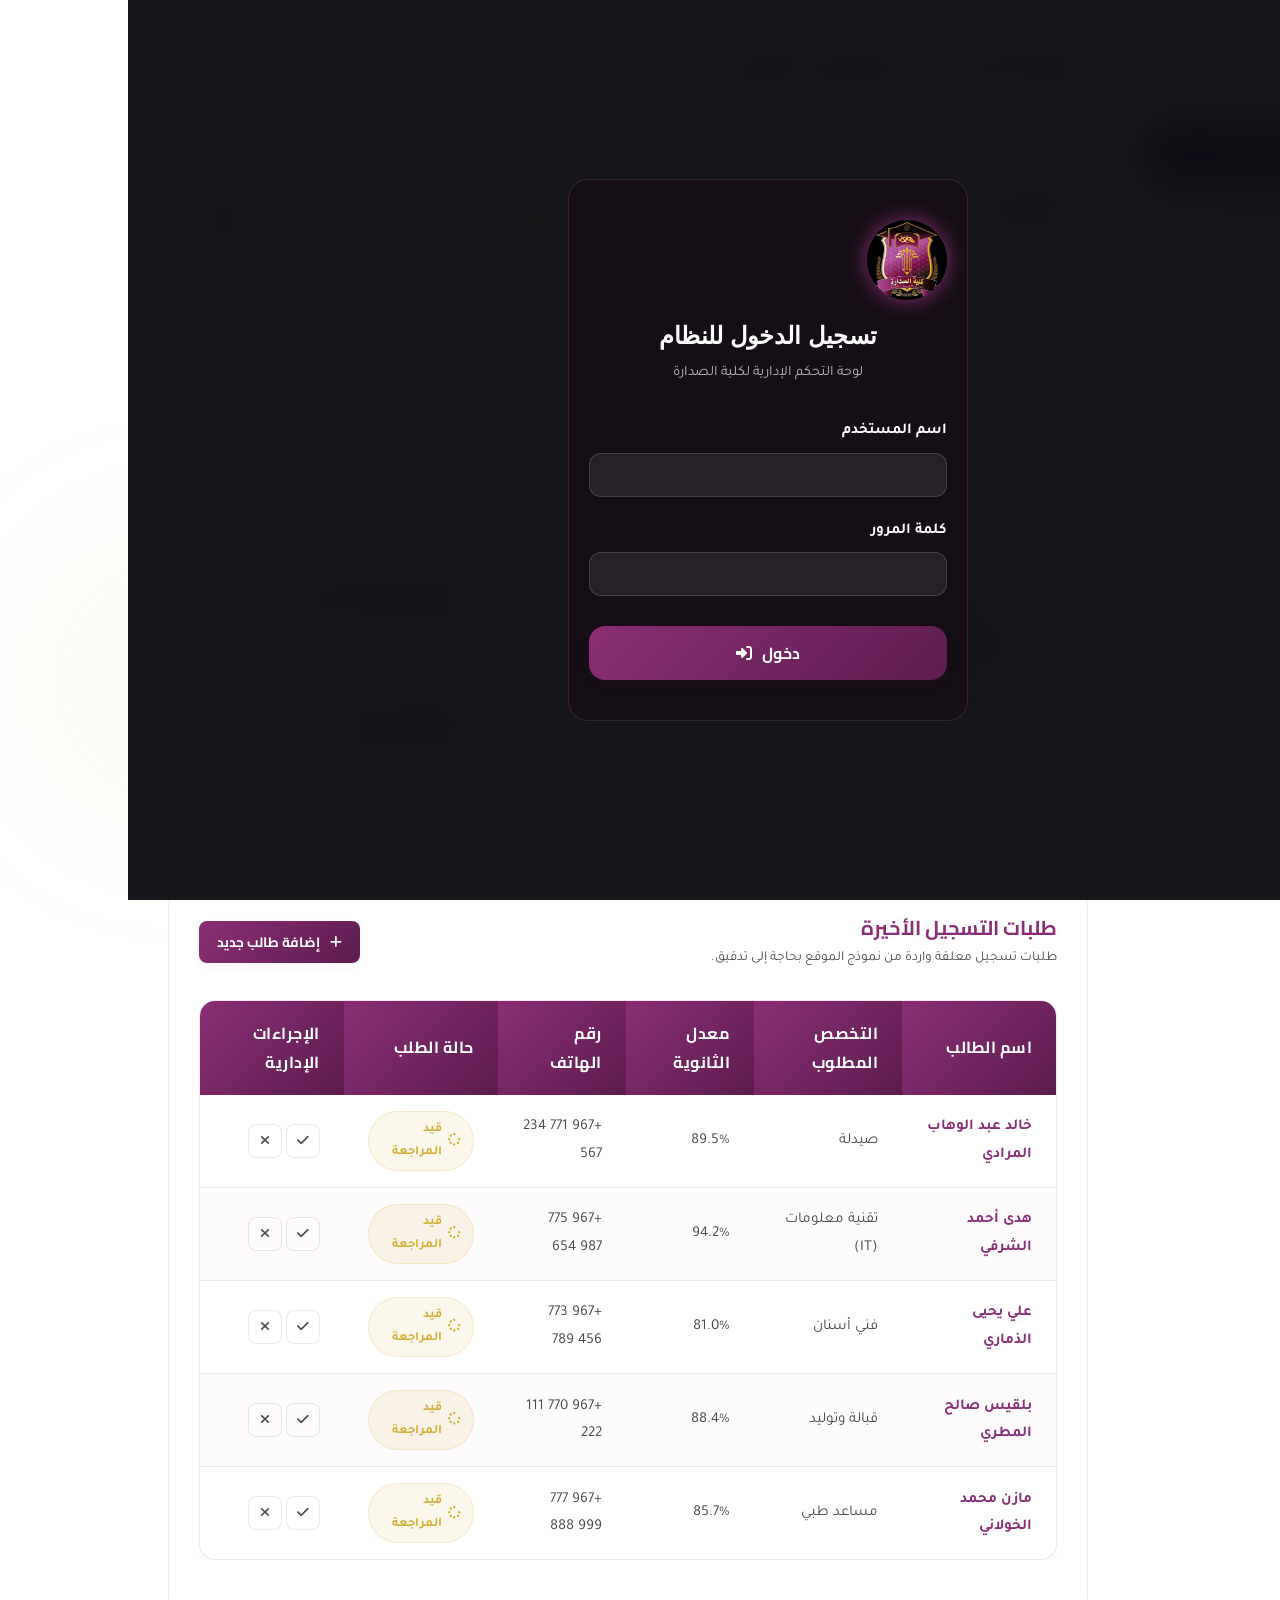
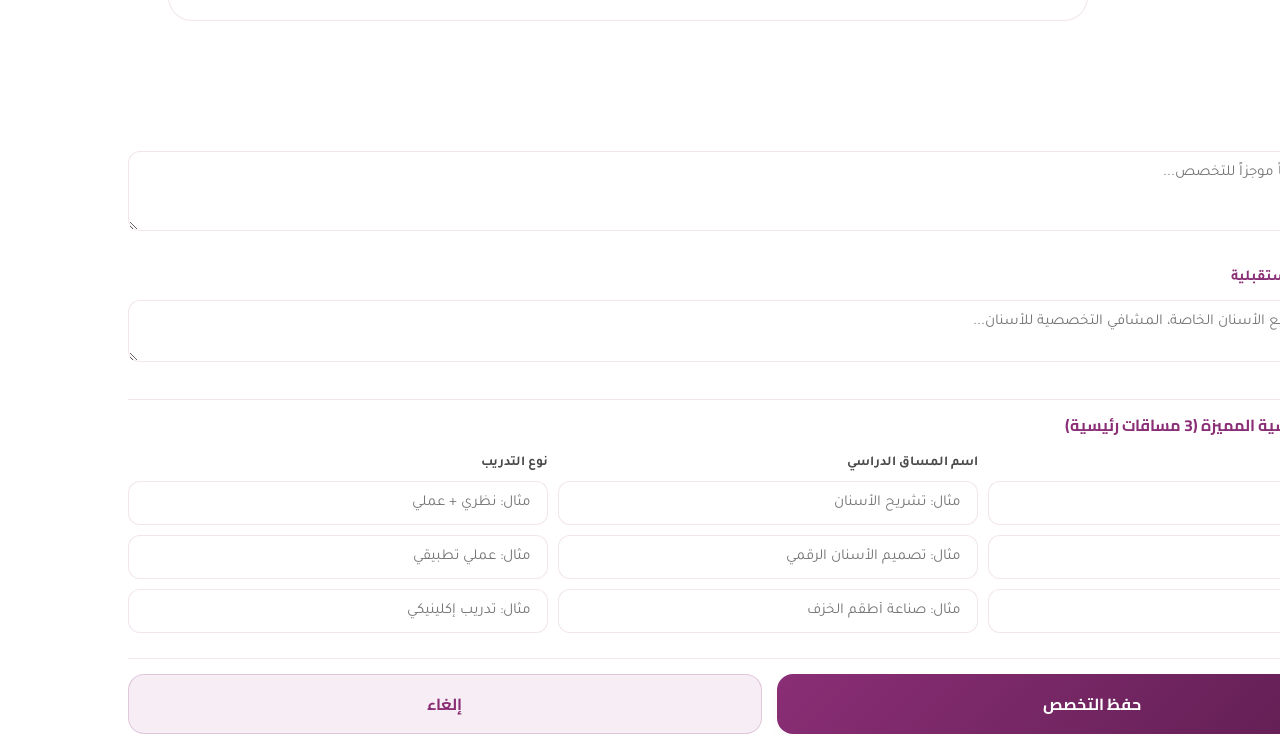
==== dashbord/index.html @ dd1ee8b5 "icon" ====
<!DOCTYPE html>
<html lang="ar" dir="rtl" data-theme="light">
<head>
    <meta charset="UTF-8">
    <meta name="viewport" content="width=device-width, initial-scale=1.0">
    <meta name="description" content="لوحة التحكم الإدارية لكلية الصدارة للعلوم الطبية والتقنية - إدارة الطلاب والطلبات والتخصصات.">
    <title>لوحة التحكم الإدارية | كلية الصدارة</title>
    <link rel="stylesheet" href="css/style.css">
    <link rel="stylesheet" href="https://cdnjs.cloudflare.com/ajax/libs/font-awesome/6.4.0/css/all.min.css">
    <style>
        /* ==========================================
           Dashboard Custom Layout
           ========================================== */
        body {
            background-color: var(--bg-dark);
            min-height: 100vh;
            overflow-x: hidden;
        }

        .dashboard-container {
            display: grid;
            grid-template-columns: 280px 1fr;
            min-height: 100vh;
            position: relative;
            z-index: 2;
        }

        @media (max-width: 1024px) {
            .dashboard-container {
                grid-template-columns: 1fr;
            }
        }

        /* Sidebar Styling */
        .sidebar {
            background: var(--bg-glass);
            backdrop-filter: blur(25px);
            -webkit-backdrop-filter: blur(25px);
            border-left: 1px solid var(--border-color);
            padding: 30px 20px;
            display: flex;
            flex-direction: column;
            justify-content: space-between;
            position: sticky;
            top: 0;
            height: 100vh;
            z-index: 100;
        }

        @media (max-width: 1024px) {
            .sidebar {
                height: auto;
                position: relative;
                border-left: none;
                border-bottom: 1px solid var(--border-color);
                padding: 20px;
            }
        }

        .sidebar-brand {
            display: flex;
            align-items: center;
            gap: 15px;
            margin-bottom: 40px;
            text-decoration: none;
        }

        .sidebar-logo {
            width: 45px;
            height: 45px;
            border-radius: 50%;
            border: 2px solid var(--secondary);
        }

        .sidebar-brand-text h2 {
            font-size: 1.25rem;
            color: var(--primary);
            margin: 0;
            font-weight: 800;
        }

        .sidebar-brand-text span {
            font-size: 0.75rem;
            color: var(--text-secondary);
        }

        .sidebar-menu {
            display: flex;
            flex-direction: column;
            gap: 10px;
            flex-grow: 1;
        }

        .sidebar-link {
            display: flex;
            align-items: center;
            gap: 15px;
            padding: 14px 20px;
            border-radius: 12px;
            color: var(--text-secondary);
            font-weight: 600;
            text-decoration: none;
            transition: all 0.3s ease;
            position: relative;
            overflow: hidden;
        }

        .sidebar-link i {
            font-size: 1.15rem;
            width: 20px;
            text-align: center;
            transition: transform 0.3s ease;
        }

        .sidebar-link:hover, .sidebar-link.active {
            color: var(--text-on-primary);
            background: var(--gradient-primary);
            box-shadow: var(--shadow-purple-glow);
        }

        .sidebar-link:hover i {
            transform: translateX(-5px);
        }

        .sidebar-link.active::before {
            content: '';
            position: absolute;
            right: 0;
            top: 15%;
            height: 70%;
            width: 5px;
            background-color: var(--secondary);
            border-radius: 0 5px 5px 0;
        }

        .sidebar-footer {
            border-top: 1px solid var(--border-color);
            padding-top: 20px;
            margin-top: 20px;
        }

        .admin-profile {
            display: flex;
            align-items: center;
            gap: 15px;
            padding: 10px;
            border-radius: 12px;
            background: rgba(138, 46, 118, 0.05);
        }

        .admin-avatar {
            width: 45px;
            height: 45px;
            border-radius: 50%;
            border: 2px solid var(--secondary);
            object-fit: cover;
        }

        .admin-info h4 {
            font-size: 0.95rem;
            color: var(--primary);
            margin: 0;
        }

        .admin-info p {
            font-size: 0.75rem;
            color: var(--text-secondary);
            margin: 0;
        }

        /* Main Content Styling */
        .main-content {
            padding: 40px;
            overflow-y: auto;
        }

        @media (max-width: 768px) {
            .main-content {
                padding: 20px;
            }
        }

        .main-header-dashboard {
            display: flex;
            justify-content: space-between;
            align-items: center;
            margin-bottom: 40px;
            flex-wrap: wrap;
            gap: 20px;
        }

        .welcome-section h1 {
            font-size: 2rem;
            color: var(--primary);
            margin-bottom: 5px;
            font-weight: 800;
        }

        .welcome-section p {
            color: var(--text-secondary);
            margin: 0;
        }

        .header-controls {
            display: flex;
            align-items: center;
            gap: 20px;
        }

        /* Stats Grid */
        .stats-grid-dashboard {
            display: grid;
            grid-template-columns: repeat(auto-fit, minmax(220px, 1fr));
            gap: 25px;
            margin-bottom: 40px;
        }

        .stat-card-dashboard {
            background: var(--bg-glass);
            border: 1px solid var(--border-color);
            border-radius: 20px;
            padding: 25px;
            display: flex;
            justify-content: space-between;
            align-items: center;
            position: relative;
            overflow: hidden;
            transition: all 0.4s cubic-bezier(0.16, 1, 0.3, 1);
        }

        .stat-card-dashboard:hover {
            transform: translateY(-5px);
            box-shadow: 0 15px 30px rgba(138, 46, 118, 0.1);
            border-color: rgba(138, 46, 118, 0.2);
        }

        .stat-card-info h3 {
            font-size: 2.2rem;
            color: var(--primary);
            margin: 0 0 5px;
            font-weight: 800;
        }

        .stat-card-info p {
            font-size: 0.95rem;
            color: var(--text-secondary);
            margin: 0;
            font-weight: 600;
        }

        .stat-card-icon-wrapper {
            width: 60px;
            height: 60px;
            border-radius: 16px;
            display: flex;
            justify-content: center;
            align-items: center;
            font-size: 1.6rem;
            background: rgba(138, 46, 118, 0.08);
            color: var(--primary);
            transition: all 0.4s ease;
        }

        .stat-card-dashboard:hover .stat-card-icon-wrapper {
            background: var(--gradient-primary);
            color: white;
            transform: scale(1.1) rotate(10deg);
        }

        /* Analytics Section */
        .analytics-grid {
            display: grid;
            grid-template-columns: 2fr 1.2fr;
            gap: 30px;
            margin-bottom: 40px;
        }

        @media (max-width: 1024px) {
            .analytics-grid {
                grid-template-columns: 1fr;
            }
        }

        .analytics-card {
            background: var(--bg-glass);
            border: 1px solid var(--border-color);
            border-radius: 24px;
            padding: 30px;
            position: relative;
        }

        .analytics-header {
            display: flex;
            justify-content: space-between;
            align-items: center;
            margin-bottom: 25px;
        }

        .analytics-header h3 {
            font-size: 1.25rem;
            color: var(--primary);
            margin: 0;
            font-weight: 700;
        }

        /* Custom SVG Chart CSS */
        .chart-container {
            width: 100%;
            height: 250px;
            position: relative;
        }

        .svg-chart {
            width: 100%;
            height: 100%;
            overflow: visible;
        }

        .chart-grid-line {
            stroke: var(--border-color);
            stroke-width: 1;
            stroke-dasharray: 4 4;
        }

        .chart-line {
            fill: none;
            stroke: var(--primary);
            stroke-width: 4;
            stroke-linecap: round;
            stroke-dasharray: 1000;
            stroke-dashoffset: 1000;
            animation: drawLine 2s ease forwards;
        }

        @keyframes drawLine {
            to { stroke-dashoffset: 0; }
        }

        .chart-area {
            fill: url(#chart-gradient);
            opacity: 0.15;
            animation: fadeIn 1.5s ease forwards;
        }

        .chart-point {
            fill: var(--secondary);
            stroke: var(--primary);
            stroke-width: 3;
            transition: all 0.3s ease;
            cursor: pointer;
        }

        .chart-point:hover {
            r: 8;
            fill: var(--primary);
            stroke: var(--secondary);
        }

        .chart-tooltip {
            position: absolute;
            background: rgba(15, 10, 20, 0.85);
            color: white;
            padding: 8px 12px;
            border-radius: 8px;
            font-size: 0.8rem;
            pointer-events: none;
            opacity: 0;
            transition: opacity 0.3s ease;
            border: 1px solid var(--border-color);
            z-index: 10;
        }

        /* Department Bar Visualizer */
        .dept-stat-list {
            display: flex;
            flex-direction: column;
            gap: 20px;
        }

        .dept-stat-item {
            display: flex;
            flex-direction: column;
            gap: 8px;
        }

        .dept-stat-info {
            display: flex;
            justify-content: space-between;
            font-size: 0.9rem;
            font-weight: 600;
        }

        .dept-stat-name {
            color: var(--primary);
        }

        .dept-stat-count {
            color: var(--secondary);
        }

        .dept-stat-bar-bg {
            height: 10px;
            background: rgba(255, 255, 255, 0.1);
            border-radius: 5px;
            overflow: hidden;
            border: 1px solid var(--border-color);
        }

        .dept-stat-bar-fill {
            height: 100%;
            border-radius: 5px;
            width: 0;
            transition: width 1.5s cubic-bezier(0.1, 1, 0.1, 1);
        }

        /* Table Section */
        .table-card {
            background: var(--bg-glass);
            border: 1px solid var(--border-color);
            border-radius: 24px;
            padding: 30px;
            margin-bottom: 40px;
            overflow: hidden;
        }

        .table-header-area {
            display: flex;
            justify-content: space-between;
            align-items: center;
            margin-bottom: 25px;
            flex-wrap: wrap;
            gap: 15px;
        }

        .table-header-area h3 {
            font-size: 1.25rem;
            color: var(--primary);
            margin: 0;
            font-weight: 700;
        }

        /* Interactive status badge classes */
        .badge-status {
            padding: 6px 12px;
            border-radius: 30px;
            font-size: 0.8rem;
            font-weight: bold;
            display: inline-flex;
            align-items: center;
            gap: 6px;
        }

        .status-pending {
            background: rgba(212, 175, 55, 0.1);
            color: var(--secondary);
            border: 1px solid rgba(212, 175, 55, 0.2);
        }

        .status-approved {
            background: rgba(37, 211, 102, 0.1);
            color: #27d366;
            border: 1px solid rgba(37, 211, 102, 0.2);
            box-shadow: 0 0 10px rgba(37, 211, 102, 0.1);
        }

        .status-rejected {
            background: rgba(255, 76, 76, 0.1);
            color: #ff4c4c;
            border: 1px solid rgba(255, 76, 76, 0.2);
        }

        .row-action-btn {
            width: 34px;
            height: 34px;
            border-radius: 8px;
            border: 1px solid var(--border-color);
            background: rgba(255, 255, 255, 0.05);
            color: var(--text-secondary);
            display: inline-flex;
            justify-content: center;
            align-items: center;
            cursor: pointer;
            transition: all 0.3s ease;
        }

        .row-action-btn:hover {
            transform: scale(1.1);
        }

        .btn-approve:hover {
            background: #27d366;
            color: white;
            border-color: #27d366;
            box-shadow: 0 0 15px rgba(37, 211, 102, 0.4);
        }

        .btn-reject:hover {
            background: #ff4c4c;
            color: white;
            border-color: #ff4c4c;
            box-shadow: 0 0 15px rgba(255, 76, 76, 0.4);
        }

        /* Row fading transition */
        .table-row-animate {
            transition: all 0.6s ease;
        }

        .row-fade-out {
            opacity: 0;
            transform: translateX(-50px);
            background: rgba(255, 76, 76, 0.05);
        }

        .row-fade-success {
            background: rgba(37, 211, 102, 0.05);
        }

        .btn-secondary {
            background: rgba(138, 46, 118, 0.08) !important;
            color: var(--primary) !important;
            border: 1px solid rgba(138, 46, 118, 0.2) !important;
        }
        .btn-secondary:hover {
            background: rgba(138, 46, 118, 0.15) !important;
            color: var(--primary) !important;
            transform: translateY(-2px) !important;
            box-shadow: 0 4px 12px rgba(138, 46, 118, 0.1) !important;
        }

        .form-control option {
            background-color: var(--bg-card) !important;
            color: var(--text-primary) !important;
        }

        /* Modal / Add applicant drawer */
        .modal-overlay {
            position: fixed;
            inset: 0;
            background: rgba(0, 0, 0, 0.6);
            backdrop-filter: blur(8px);
            display: flex;
            justify-content: center;
            align-items: center;
            opacity: 0;
            pointer-events: none;
            transition: all 0.4s ease;
            z-index: 1000;
        }

        .modal-overlay.active {
            opacity: 1;
            pointer-events: auto;
        }

        .modal-card {
            background: var(--bg-glass);
            border: 1px solid var(--border-color);
            border-radius: 24px;
            width: 90%;
            max-width: 500px;
            padding: 35px;
            transform: scale(0.9);
            transition: all 0.4s cubic-bezier(0.16, 1, 0.3, 1);
            position: relative;
        }

        .modal-overlay.active .modal-card {
            transform: scale(1);
        }

        .modal-header {
            display: flex;
            justify-content: space-between;
            align-items: center;
            margin-bottom: 25px;
        }

        .modal-header h3 {
            font-size: 1.4rem;
            color: var(--primary);
            margin: 0;
            font-weight: 700;
        }

        .modal-close {
            background: none;
            border: none;
            color: var(--text-secondary);
            font-size: 1.3rem;
            cursor: pointer;
        }

        .form-group {
            margin-bottom: 20px;
        }

        .form-group label {
            display: block;
            margin-bottom: 8px;
            font-weight: 600;
            color: var(--primary);
            font-size: 0.95rem;
        }

        .form-control {
            width: 100%;
            padding: 12px 16px;
            border-radius: 12px;
            border: 1px solid var(--border-color);
            background: var(--bg-card);
            color: var(--text-primary);
            transition: all 0.3s ease;
            outline: none;
        }

        .form-control:focus {
            border-color: var(--primary);
            box-shadow: 0 0 10px rgba(138, 46, 118, 0.2);
            background: var(--bg-card);
            color: var(--text-primary);
        }

        /* Specific overrides for login page to keep high contrast */
        #login-form .form-control {
            background: rgba(255, 255, 255, 0.08) !important;
            color: #ffffff !important;
            border: 1px solid rgba(255, 255, 255, 0.15) !important;
        }
        #login-form .form-control:focus {
            background: rgba(255, 255, 255, 0.15) !important;
            color: #ffffff !important;
            border-color: var(--primary) !important;
            box-shadow: 0 0 10px rgba(138, 46, 118, 0.5) !important;
        }

        /* Toasts Container */
        .toast-container {
            position: fixed;
            bottom: 30px;
            left: 30px;
            display: flex;
            flex-direction: column;
            gap: 15px;
            z-index: 2000;
        }

        .toast {
            background: var(--bg-glass);
            border: 1px solid var(--border-color);
            border-radius: 12px;
            padding: 15px 25px;
            color: var(--text-main);
            font-weight: 600;
            display: flex;
            align-items: center;
            gap: 12px;
            box-shadow: 0 10px 25px rgba(0, 0, 0, 0.2);
            transform: translateY(20px);
            opacity: 0;
            animation: toastIn 0.4s forwards;
            border-right: 5px solid var(--primary);
        }

        .toast-success {
            border-right-color: #27d366;
        }

        .toast-warning {
            border-right-color: #ff4c4c;
        }

        @keyframes toastIn {
            to {
                transform: translateY(0);
                opacity: 1;
            }
        }

        /* Mobile Top Bar */
        .mobile-header-dashboard {
            display: none;
            background: var(--bg-glass);
            backdrop-filter: blur(20px);
            -webkit-backdrop-filter: blur(20px);
            border-bottom: 1px solid var(--border-color);
            padding: 12px 20px;
            position: sticky;
            top: 0;
            z-index: 999;
            align-items: center;
            justify-content: space-between;
            width: 100%;
        }

        .dashboard-menu-toggle {
            background: none;
            border: none;
            color: var(--primary);
            font-size: 1.4rem;
            cursor: pointer;
            display: flex;
            align-items: center;
            justify-content: center;
            width: 40px;
            height: 40px;
            border-radius: 50%;
            transition: background 0.3s;
        }

        .dashboard-menu-toggle:hover {
            background: rgba(138, 46, 118, 0.08);
        }

        .sidebar-close-btn {
            display: none;
            position: absolute;
            top: 20px;
            left: 20px;
            background: none;
            border: none;
            color: var(--text-secondary);
            font-size: 1.25rem;
            cursor: pointer;
        }

        .sidebar-overlay {
            display: none;
            position: fixed;
            top: 0;
            left: 0;
            width: 100%;
            height: 100%;
            background: rgba(0, 0, 0, 0.5);
            backdrop-filter: blur(4px);
            z-index: 9998;
            opacity: 0;
            transition: opacity 0.3s ease;
            pointer-events: none;
        }

        .sidebar-overlay.active {
            opacity: 1;
            pointer-events: auto;
        }

        @media (max-width: 1024px) {
            .mobile-header-dashboard {
                display: flex;
            }

            .sidebar-close-btn {
                display: block;
            }

            .sidebar-overlay {
                display: block;
            }

            .dashboard-container {
                grid-template-columns: 1fr;
            }

            .sidebar {
                position: fixed;
                top: 0;
                right: -290px; /* Hidden on the right */
                width: 280px;
                height: 100vh;
                z-index: 9999;
                transition: right 0.3s cubic-bezier(0.16, 1, 0.3, 1);
                box-shadow: -5px 0 25px rgba(0,0,0,0.3);
                border-left: 1px solid var(--border-color);
                border-bottom: none;
                padding-top: 60px; /* Leave space for close button */
            }

            .sidebar.active {
                right: 0;
            }
        }
    </style>
</head>
<body>

    <!-- Mobile Dashboard Top Bar -->
    <div class="mobile-header-dashboard">
        <button class="dashboard-menu-toggle" id="dashboard-menu-toggle" aria-label="فتح القائمة">
            <i class="fas fa-bars"></i>
        </button>
        <a href="../sadara/index.html" class="sidebar-brand" style="margin-bottom: 0; gap: 10px;">
            <img src="assets/logo.jpg" alt="شعار كلية الصدارة" class="sidebar-logo" style="width: 35px; height: 35px;" onerror="this.src='https://placehold.co/100x100?text=الصدارة'">
            <div class="sidebar-brand-text">
                <h2 style="font-size: 1rem; margin: 0; font-weight: 800;">كلية الصدارة</h2>
                <span style="font-size: 0.65rem;">لوحة التحكم الإدارية</span>
            </div>
        </a>
    </div>

    <div class="sidebar-overlay" id="sidebar-overlay"></div>

    <!-- Dynamic Glow Orbs -->
    <div class="glow-orb glow-orb-1"></div>
    <div class="glow-orb glow-orb-2"></div>

    <div class="dashboard-container">
        
        <!-- ==========================================
           1. Sidebar Area
           ========================================== -->
        <aside class="sidebar">
            <button class="sidebar-close-btn" id="sidebar-close-btn" aria-label="إغلاق القائمة"><i class="fas fa-times"></i></button>
            <div>
                <!-- Brand logo -->
                <a href="../sadara/index.html" class="sidebar-brand">
                    <img src="assets/logo.jpg" alt="شعار كلية الصدارة" class="sidebar-logo" onerror="this.src='https://placehold.co/100x100?text=الصدارة'">
                    <div class="sidebar-brand-text">
                        <h2>كلية الصدارة</h2>
                        <span>لوحة التحكم الإدارية</span>
                    </div>
                </a>

                <!-- Navigation menu -->
                <nav class="sidebar-menu">
                    <a href="#" class="sidebar-link active" data-tab="stats-tab">
                        <i class="fas fa-chart-pie"></i>
                        <span>لوحة الإحصائيات</span>
                    </a>
                    <a href="#" class="sidebar-link" id="btn-show-settings" data-tab="settings-tab">
                        <i class="fas fa-cog"></i>
                        <span>إدارة الصفحة الرئيسية</span>
                    </a>
                    <a href="#" class="sidebar-link" id="btn-show-add-modal">
                        <i class="fas fa-user-plus"></i>
                        <span>تسجيل طالب جديد</span>
                    </a>
                    <a href="#" class="sidebar-link" data-tab="depts-tab" id="btn-show-depts">
                        <i class="fas fa-graduation-cap"></i>
                        <span>إدارة التخصصات</span>
                    </a>
                    <a href="#" class="sidebar-link" data-tab="labs-tab" id="btn-show-labs">
                        <i class="fas fa-microscope"></i>
                        <span>إدارة المعامل</span>
                    </a>
                    <a href="#" class="sidebar-link" data-tab="fees-tab" id="btn-show-fees">
                        <i class="fas fa-hand-holding-usd"></i>
                        <span>إدارة الرسوم الدراسية</span>
                    </a>
                    <a href="#" class="sidebar-link" data-tab="about-tab" id="btn-show-about">
                        <i class="fas fa-info-circle"></i>
                        <span>إدارة عن الكلية</span>
                    </a>
                    <a href="#" class="sidebar-link" data-tab="contacts-tab" id="btn-show-contacts">
                        <i class="fas fa-envelope-open-text"></i>
                        <span>رسائل تواصل معنا</span>
                    </a>
                    <a href="#" class="sidebar-link" data-tab="applicants-tab" id="btn-show-applicants">
                        <i class="fas fa-user-graduate"></i>
                        <span>الطلاب المتقدمين</span>
                    </a>
                    <a href="../sadara/index.html" class="sidebar-link">
                        <i class="fas fa-globe"></i>
                        <span>عرض الموقع الرئيسي</span>
                    </a>
                </nav>
            </div>

            <!-- Profile and settings footer -->
            <div class="sidebar-footer">
                <div class="admin-profile">
                    <img src="assets/images/file.png" alt="مدير النظام" class="admin-avatar" onerror="this.src='https://placehold.co/100x100?text=Admin'">
                    <div class="admin-info">
                        <h4>أ.د. فيصل عائض</h4>
                        <p>عميد الكلية / المدير العام</p>
                    </div>
                </div>
            </div>
        </aside>

        <!-- ==========================================
           2. Main Dashboard Area
           ========================================== -->
        <main class="main-content">
            <!-- stats tab content wrapper -->
            <div id="stats-tab-content">
                <!-- Dashboard Welcome Header -->
                <header class="main-header-dashboard">
                    <div class="welcome-section">
                        <h1 id="dashboard-welcome-title">مرحباً بك، أ.د. فيصل عائض</h1>
                    <p>إليك نظرة شاملة على مستجدات وأداء كلية الصدارة اليوم.</p>
                </div>
                
                <div class="header-controls">
                    <!-- Polished Theme Switcher -->
                    <div class="theme-switch-wrapper" style="margin-left: 0;">
                        <label class="theme-toggle-label" id="theme-toggle" aria-label="تبديل الثيم">
                            <i class="fas fa-sun" style="opacity: 0.8;"></i>
                            <i class="fas fa-moon" style="opacity: 0.8;"></i>
                            <span class="theme-toggle-ball"></span>
                        </label>
                    </div>
                    <button class="btn btn-secondary btn-sm" id="btn-quick-add"><i class="fas fa-plus"></i> تسجيل سريع</button>
                </div>
            </header>

            <!-- 3. Metrics Counters Row -->
            <section class="stats-grid-dashboard">
                
                <!-- Stat Card 1 -->
                <div class="stat-card-dashboard">
                    <div class="stat-card-info">
                        <h3 id="stat-total-students">1,248</h3>
                        <p>الطلاب المقبولين</p>
                    </div>
                    <div class="stat-card-icon-wrapper">
                        <i class="fas fa-user-graduate"></i>
                    </div>
                </div>

                <!-- Stat Card 2 -->
                <div class="stat-card-dashboard">
                    <div class="stat-card-info">
                        <h3 id="stat-pending-requests">8</h3>
                        <p>طلبات بانتظار المراجعة</p>
                    </div>
                    <div class="stat-card-icon-wrapper" style="color: var(--secondary); background: rgba(212, 175, 55, 0.08);">
                        <i class="fas fa-file-medical-alt"></i>
                    </div>
                </div>

                <!-- Stat Card 3 -->
                <div class="stat-card-dashboard">
                    <div class="stat-card-info">
                        <h3>11</h3>
                        <p>تخصصاً معتمداً</p>
                    </div>
                    <div class="stat-card-icon-wrapper">
                        <i class="fas fa-scroll"></i>
                    </div>
                </div>

                <!-- Stat Card 4 -->
                <div class="stat-card-dashboard">
                    <div class="stat-card-info">
                        <h3>42</h3>
                        <p>عضو هيئة تدريس</p>
                    </div>
                    <div class="stat-card-icon-wrapper" style="color: var(--secondary); background: rgba(212, 175, 55, 0.08);">
                        <i class="fas fa-chalkboard-teacher"></i>
                    </div>
                </div>

            </section>

            <!-- 4. Interactive Charts Area -->
            <section class="analytics-grid">
                
                <!-- Registration Stats Chart -->
                <div class="analytics-card">
                    <div class="analytics-header">
                        <h3>إحصائيات التسجيل الأسبوعية</h3>
                        <span style="color: var(--text-secondary); font-size: 0.85rem;"><i class="fas fa-calendar-alt"></i> الأيام السبعة الأخيرة</span>
                    </div>
                    
                    <div class="chart-container">
                        <!-- SVG Line Chart -->
                        <svg class="svg-chart" viewBox="0 0 600 220">
                            <defs>
                                <linearGradient id="chart-gradient" x1="0" y1="0" x2="0" y2="1">
                                    <stop offset="0%" stop-color="var(--primary)" stop-opacity="0.3"></stop>
                                    <stop offset="100%" stop-color="var(--primary)" stop-opacity="0"></stop>
                                </linearGradient>
                            </defs>
                            <!-- Grid lines -->
                            <line class="chart-grid-line" x1="50" y1="30" x2="550" y2="30"></line>
                            <line class="chart-grid-line" x1="50" y1="80" x2="550" y2="80"></line>
                            <line class="chart-grid-line" x1="50" y1="130" x2="550" y2="130"></line>
                            <line class="chart-grid-line" x1="50" y1="180" x2="550" y2="180"></line>

                            <!-- Gradient Area path -->
                            <path class="chart-area" d="M 50,180 Q 130,80 210,120 T 370,50 T 550,60 L 550,180 Z"></path>

                            <!-- Drawing Line -->
                            <path class="chart-line" d="M 50,180 Q 130,80 210,120 T 370,50 T 550,60"></path>

                            <!-- Points on Chart -->
                            <circle class="chart-point" cx="50" cy="180" r="6" data-value="12 طالب" data-day="السبت"></circle>
                            <circle class="chart-point" cx="130" cy="80" r="6" data-value="45 طالب" data-day="الأحد"></circle>
                            <circle class="chart-point" cx="210" cy="120" r="6" data-value="32 طالب" data-day="الإثنين"></circle>
                            <circle class="chart-point" cx="290" cy="90" r="6" data-value="38 طالب" data-day="الثلاثاء"></circle>
                            <circle class="chart-point" cx="370" cy="50" r="6" data-value="52 طالب" data-day="الأربعاء"></circle>
                            <circle class="chart-point" cx="460" cy="75" r="6" data-value="41 طالب" data-day="الخميس"></circle>
                            <circle class="chart-point" cx="550" cy="60" r="6" data-value="48 طالب" data-day="الجمعة"></circle>

                            <!-- Labels -->
                            <text x="50" y="205" fill="var(--text-secondary)" font-size="10" text-anchor="middle">السبت</text>
                            <text x="130" y="205" fill="var(--text-secondary)" font-size="10" text-anchor="middle">الأحد</text>
                            <text x="210" y="205" fill="var(--text-secondary)" font-size="10" text-anchor="middle">الإثنين</text>
                            <text x="290" y="205" fill="var(--text-secondary)" font-size="10" text-anchor="middle">الثلاثاء</text>
                            <text x="370" y="205" fill="var(--text-secondary)" font-size="10" text-anchor="middle">الأربعاء</text>
                            <text x="460" y="205" fill="var(--text-secondary)" font-size="10" text-anchor="middle">الخميس</text>
                            <text x="550" y="205" fill="var(--text-secondary)" font-size="10" text-anchor="middle">الجمعة</text>
                        </svg>
                        <div class="chart-tooltip" id="chart-tooltip"></div>
                    </div>
                </div>

                <!-- Registration distribution by division -->
                <div class="analytics-card">
                    <div class="analytics-header">
                        <h3>توزيع الطلاب حسب الأقسام</h3>
                    </div>
                    
                    <div class="dept-stat-list">
                        <!-- Stat 1 -->
                        <div class="dept-stat-item">
                            <div class="dept-stat-info">
                                <span class="dept-stat-name">صيدلة ومختبرات طبية</span>
                                <span class="dept-stat-count">480 طالب</span>
                            </div>
                            <div class="dept-stat-bar-bg">
                                <div class="dept-stat-bar-fill" style="width: 78%; background: var(--gradient-primary);"></div>
                            </div>
                        </div>

                        <!-- Stat 2 -->
                        <div class="dept-stat-item">
                            <div class="dept-stat-info">
                                <span class="dept-stat-name">فني أسنان رقمي</span>
                                <span class="dept-stat-count">350 طالب</span>
                            </div>
                            <div class="dept-stat-bar-bg">
                                <div class="dept-stat-bar-fill" style="width: 62%; background: var(--gradient-gold);"></div>
                            </div>
                        </div>

                        <!-- Stat 3 -->
                        <div class="dept-stat-item">
                            <div class="dept-stat-info">
                                <span class="dept-stat-name">تقنية معلومات وبرمجيات</span>
                                <span class="dept-stat-count">290 طالب</span>
                            </div>
                            <div class="dept-stat-bar-bg">
                                <div class="dept-stat-bar-fill" style="width: 48%; background: var(--gradient-primary);"></div>
                            </div>
                        </div>

                        <!-- Stat 4 -->
                        <div class="dept-stat-item">
                            <div class="dept-stat-info">
                                <span class="dept-stat-name">إدارة أعمال وتجارة إلكترونية</span>
                                <span class="dept-stat-count">128 طالب</span>
                            </div>
                            <div class="dept-stat-bar-bg">
                                <div class="dept-stat-bar-fill" style="width: 25%; background: var(--gradient-gold);"></div>
                            </div>
                        </div>
                    </div>
                </div>

            </section>

            <!-- 5. Latest Application Requests Table -->
            <section class="table-card">
                <div class="table-header-area">
                    <div>
                        <h3>طلبات التسجيل الأخيرة</h3>
                        <p style="color: var(--text-secondary); margin: 5px 0 0; font-size: 0.85rem;">طلبات تسجيل معلقة واردة من نموذج الموقع بحاجة إلى تدقيق.</p>
                    </div>
                    <button class="btn btn-primary btn-sm" id="btn-add-student"><i class="fas fa-plus"></i> إضافة طالب جديد</button>
                </div>

                <div class="table-responsive">
                    <table class="custom-table" id="applicants-table">
                        <thead>
                            <tr>
                                <th>اسم الطالب</th>
                                <th>التخصص المطلوب</th>
                                <th>معدل الثانوية</th>
                                <th>رقم الهاتف</th>
                                <th>حالة الطلب</th>
                                <th>الإجراءات الإدارية</th>
                            </tr>
                        </thead>
                        <tbody>
                            <!-- Request Row 1 -->
                            <tr class="table-row-animate" id="row-1">
                                <td style="font-weight: bold; color: var(--primary);">خالد عبد الوهاب المرادي</td>
                                <td>صيدلة</td>
                                <td>89.5%</td>
                                <td>+967 771 234 567</td>
                                <td>
                                    <span class="badge-status status-pending">
                                        <i class="fas fa-spinner fa-spin"></i> قيد المراجعة
                                    </span>
                                </td>
                                <td>
                                    <button class="row-action-btn btn-approve" onclick="manageRequest(1, 'approve', 'خالد عبد الوهاب المرادي')" title="قبول الطلب">
                                        <i class="fas fa-check"></i>
                                    </button>
                                    <button class="row-action-btn btn-reject" onclick="manageRequest(1, 'reject', 'خالد عبد الوهاب المرادي')" title="رفض الطلب">
                                        <i class="fas fa-times"></i>
                                    </button>
                                </td>
                            </tr>

                            <!-- Request Row 2 -->
                            <tr class="table-row-animate" id="row-2">
                                <td style="font-weight: bold; color: var(--primary);">هدى أحمد الشرفي</td>
                                <td>تقنية معلومات (IT)</td>
                                <td>94.2%</td>
                                <td>+967 775 987 654</td>
                                <td>
                                    <span class="badge-status status-pending">
                                        <i class="fas fa-spinner fa-spin"></i> قيد المراجعة
                                    </span>
                                </td>
                                <td>
                                    <button class="row-action-btn btn-approve" onclick="manageRequest(2, 'approve', 'هدى أحمد الشرفي')" title="قبول الطلب">
                                        <i class="fas fa-check"></i>
                                    </button>
                                    <button class="row-action-btn btn-reject" onclick="manageRequest(2, 'reject', 'هدى أحمد الشرفي')" title="رفض الطلب">
                                        <i class="fas fa-times"></i>
                                    </button>
                                </td>
                            </tr>

                            <!-- Request Row 3 -->
                            <tr class="table-row-animate" id="row-3">
                                <td style="font-weight: bold; color: var(--primary);">علي يحيى الذماري</td>
                                <td>فني أسنان</td>
                                <td>81.0%</td>
                                <td>+967 773 456 789</td>
                                <td>
                                    <span class="badge-status status-pending">
                                        <i class="fas fa-spinner fa-spin"></i> قيد المراجعة
                                    </span>
                                </td>
                                <td>
                                    <button class="row-action-btn btn-approve" onclick="manageRequest(3, 'approve', 'علي يحيى الذماري')" title="قبول الطلب">
                                        <i class="fas fa-check"></i>
                                    </button>
                                    <button class="row-action-btn btn-reject" onclick="manageRequest(3, 'reject', 'علي يحيى الذماري')" title="رفض الطلب">
                                        <i class="fas fa-times"></i>
                                    </button>
                                </td>
                            </tr>

                            <!-- Request Row 4 -->
                            <tr class="table-row-animate" id="row-4">
                                <td style="font-weight: bold; color: var(--primary);">بلقيس صالح المطري</td>
                                <td>قبالة وتوليد</td>
                                <td>88.4%</td>
                                <td>+967 770 111 222</td>
                                <td>
                                    <span class="badge-status status-pending">
                                        <i class="fas fa-spinner fa-spin"></i> قيد المراجعة
                                    </span>
                                </td>
                                <td>
                                    <button class="row-action-btn btn-approve" onclick="manageRequest(4, 'approve', 'بلقيس صالح المطري')" title="قبول الطلب">
                                        <i class="fas fa-check"></i>
                                    </button>
                                    <button class="row-action-btn btn-reject" onclick="manageRequest(4, 'reject', 'بلقيس صالح المطري')" title="رفض الطلب">
                                        <i class="fas fa-times"></i>
                                    </button>
                                </td>
                            </tr>

                            <!-- Request Row 5 -->
                            <tr class="table-row-animate" id="row-5">
                                <td style="font-weight: bold; color: var(--primary);">مازن محمد الخولاني</td>
                                <td>مساعد طبي</td>
                                <td>85.7%</td>
                                <td>+967 777 999 888</td>
                                <td>
                                    <span class="badge-status status-pending">
                                        <i class="fas fa-spinner fa-spin"></i> قيد المراجعة
                                    </span>
                                </td>
                                <td>
                                    <button class="row-action-btn btn-approve" onclick="manageRequest(5, 'approve', 'مازن محمد الخولاني')" title="قبول الطلب">
                                        <i class="fas fa-check"></i>
                                    </button>
                                    <button class="row-action-btn btn-reject" onclick="manageRequest(5, 'reject', 'مازن محمد الخولاني')" title="رفض الطلب">
                                        <i class="fas fa-times"></i>
                                    </button>
                                </td>
                            </tr>
                        </tbody>
                    </table>
                </div>
            </section>
            </div><!-- End stats-tab-content -->

            <!-- ==========================================
               Homepage Settings Tab Content
               ========================================== -->
            <div id="settings-tab-content" style="display: none;">
                <header class="main-header-dashboard">
                    <div class="welcome-section">
                        <h1>إعدادات الصفحة الرئيسية</h1>
                        <p>تحديث محتوى وبيانات الصفحة الرئيسية لموقع الكلية بشكل مباشر.</p>
                    </div>
                </header>

                <form id="settings-form" class="glass" style="padding: 30px; border-radius: 20px; border: 1px solid var(--border-color); margin-top: 20px;">
                    <div style="display: grid; grid-template-columns: repeat(auto-fit, minmax(300px, 1fr)); gap: 25px;">
                        
                        <!-- Col 1: Contacts & Socials -->
                        <div class="settings-section" style="background: var(--bg-body); padding: 20px; border-radius: 12px; border: 1px solid var(--border-color); text-align: right;">
                            <h3 style="color: var(--primary); margin-bottom: 20px; font-size: 1.1rem; border-bottom: 2px solid var(--border-color); padding-bottom: 10px;"><i class="fas fa-address-book"></i> شريط الاتصال العلوي والشبكات</h3>
                            <div class="form-group" style="margin-bottom: 15px;">
                                <label style="display: block; margin-bottom: 5px;">رقم الهاتف</label>
                                <input type="text" id="setting-top-phone" class="form-control">
                            </div>
                            <div class="form-group" style="margin-bottom: 15px;">
                                <label style="display: block; margin-bottom: 5px;">البريد الإلكتروني</label>
                                <input type="email" id="setting-top-email" class="form-control">
                            </div>
                            <div class="form-group" style="margin-bottom: 15px;">
                                <label style="display: block; margin-bottom: 5px;">العنوان المختصر</label>
                                <input type="text" id="setting-top-address" class="form-control">
                            </div>
                            <div class="form-group" style="margin-bottom: 15px;">
                                <label style="display: block; margin-bottom: 5px;">فيسبوك</label>
                                <input type="text" id="setting-social-fb" class="form-control">
                            </div>
                            <div class="form-group" style="margin-bottom: 15px;">
                                <label style="display: block; margin-bottom: 5px;">تويتر</label>
                                <input type="text" id="setting-social-tw" class="form-control">
                            </div>
                            <div class="form-group" style="margin-bottom: 15px;">
                                <label style="display: block; margin-bottom: 5px;">لينكد إن</label>
                                <input type="text" id="setting-social-li" class="form-control">
                            </div>
                            <div class="form-group" style="margin-bottom: 15px;">
                                <label style="display: block; margin-bottom: 5px;">يوتيوب</label>
                                <input type="text" id="setting-social-yt" class="form-control">
                            </div>
                        </div>
                        
                        <!-- Col 2: Hero Section Settings -->
                        <div class="settings-section" style="background: var(--bg-body); padding: 20px; border-radius: 12px; border: 1px solid var(--border-color); text-align: right;">
                            <h3 style="color: var(--primary); margin-bottom: 20px; font-size: 1.1rem; border-bottom: 2px solid var(--border-color); padding-bottom: 10px;"><i class="fas fa-graduation-cap"></i> قسم الترحيب الرئيسي والعداد</h3>
                            <div class="form-group" style="margin-bottom: 15px;">
                                <label style="display: block; margin-bottom: 5px;">العبارة الترحيبية (Badge)</label>
                                <input type="text" id="setting-hero-tag" class="form-control">
                            </div>
                            <div class="form-group" style="margin-bottom: 15px;">
                                <label style="display: block; margin-bottom: 5px;">العنوان الرئيسي للترحيب</label>
                                <input type="text" id="setting-hero-title" class="form-control">
                            </div>
                            <div class="form-group" style="margin-bottom: 15px;">
                                <label style="display: block; margin-bottom: 5px;">العنوان الفرعي للترحيب</label>
                                <input type="text" id="setting-hero-subtitle" class="form-control">
                            </div>
                            <div class="form-group" style="margin-bottom: 15px;">
                                <label style="display: block; margin-bottom: 5px;">الوصف الترحيبي</label>
                                <textarea id="setting-hero-desc" class="form-control" rows="4" style="resize: vertical;"></textarea>
                            </div>
                            <div class="form-group" style="margin-bottom: 15px;">
                                <label style="display: block; margin-bottom: 5px;">تاريخ نهاية التسجيل (للعداد التنازلي)</label>
                                <input type="datetime-local" id="setting-countdown-end" class="form-control">
                            </div>
                        </div>

                        <!-- Col 3: Statistics Counters -->
                        <div class="settings-section" style="background: var(--bg-body); padding: 20px; border-radius: 12px; border: 1px solid var(--border-color); text-align: right;">
                            <h3 style="color: var(--primary); margin-bottom: 20px; font-size: 1.1rem; border-bottom: 2px solid var(--border-color); padding-bottom: 10px;"><i class="fas fa-chart-bar"></i> إحصائيات الصفحة الرئيسية</h3>
                            <div class="form-group" style="margin-bottom: 15px;">
                                <label style="display: block; margin-bottom: 5px;">عدد الطلاب والخريجين</label>
                                <input type="number" id="setting-stat-students" class="form-control">
                            </div>
                            <div class="form-group" style="margin-bottom: 15px;">
                                <label style="display: block; margin-bottom: 5px;">عدد التخصصات</label>
                                <input type="number" id="setting-stat-depts" class="form-control">
                            </div>
                            <div class="form-group" style="margin-bottom: 15px;">
                                <label style="display: block; margin-bottom: 5px;">نسبة توظيف الخريجين (%)</label>
                                <input type="number" id="setting-stat-employment" class="form-control" min="0" max="100">
                            </div>
                            <div class="form-group" style="margin-bottom: 15px;">
                                <label style="display: block; margin-bottom: 5px;">عدد المعامل والمختبرات</label>
                                <input type="number" id="setting-stat-labs" class="form-control">
                            </div>
                        </div>

                    </div>

                    <div style="margin-top: 30px; display: flex; gap: 15px; justify-content: flex-end;">
                        <button type="submit" class="btn btn-primary" style="padding: 10px 30px;">حفظ الإعدادات والتحديث فوراً <i class="fas fa-save"></i></button>
                        <button type="button" id="btn-cancel-settings" class="btn btn-secondary" style="padding: 10px 30px;">إلغاء</button>
                    </div>
                </form>
            </div>
                    <!-- ==========================================
               Academic Departments Tab Content
               ========================================== -->
            <div id="depts-tab-content" style="display: none;">
                <header class="main-header-dashboard" style="margin-bottom: 25px;">
                    <div class="welcome-section">
                        <h1>إدارة التخصصات الأكاديمية</h1>
                        <p>إضافة، تعديل، وحذف التخصصات ومساقاتها ومجالات عملها التي تظهر في الموقع الرئيسي.</p>
                    </div>
                    <div class="header-controls">
                        <button class="btn btn-primary" id="btn-add-dept"><i class="fas fa-plus-circle"></i> إضافة تخصص جديد</button>
                    </div>
                </header>

                <div class="glass" style="padding: 30px; border-radius: 20px; border: 1px solid var(--border-color);">
                    <div class="table-responsive">
                        <table class="custom-table" id="depts-table">
                            <thead>
                                <tr>
                                    <th>التخصص</th>
                                    <th>الرمز</th>
                                    <th>القسم</th>
                                    <th>المدة</th>
                                    <th>الأيقونة</th>
                                    <th>العمليات</th>
                                </tr>
                            </thead>
                            <tbody>
                                <!-- Dynamic departments list will be populated here -->
                            </tbody>
                        </table>
                    </div>
                </div>
            </div>

            <!-- ==========================================
               Educational Labs Tab Content
               ========================================== -->
            <div id="labs-tab-content" style="display: none;">
                <header class="main-header-dashboard" style="margin-bottom: 25px;">
                    <div class="welcome-section">
                        <h1>إدارة المعامل والبيئة التعليمية</h1>
                        <p>إضافة، تعديل، وحذف المعامل والمختبرات ومواصفاتها وتجهيزاتها التي تظهر في صفحة المعامل والبيئة.</p>
                    </div>
                    <div class="header-controls">
                        <button class="btn btn-primary" id="btn-add-lab"><i class="fas fa-plus-circle"></i> إضافة معمل جديد</button>
                    </div>
                </header>

                <div class="glass" style="padding: 30px; border-radius: 20px; border: 1px solid var(--border-color);">
                    <div class="table-responsive">
                        <table class="custom-table" id="labs-table">
                            <thead>
                                <tr>
                                    <th>اسم المعمل</th>
                                    <th>التصنيف</th>
                                    <th>الوصف والتجهيزات</th>
                                    <th>المواصفات المميزة</th>
                                    <th>العمليات</th>
                                </tr>
                            </thead>
                            <tbody>
                                <!-- Dynamic labs list will be populated here -->
                            </tbody>
                        </table>
                    </div>
                </div>
            </div>

            <!-- ==========================================
               Tuition Fees Tab Content
               ========================================== -->
            <div id="fees-tab-content" style="display: none;">
                <header class="main-header-dashboard" style="margin-bottom: 25px;">
                    <div class="welcome-section">
                        <h1>إدارة الرسوم الدراسية والتسهيلات</h1>
                        <p>إضافة، تعديل، وحذف الرسوم وتفاصيل الأقساط للتخصصات والبرامج الدراسية المختلفة المتاحة بالكلية.</p>
                    </div>
                    <div class="header-controls">
                        <button class="btn btn-primary" id="btn-add-fee"><i class="fas fa-plus-circle"></i> إضافة رسوم جديدة</button>
                    </div>
                </header>

                <div class="glass" style="padding: 30px; border-radius: 20px; border: 1px solid var(--border-color);">
                    <div class="table-responsive">
                        <table class="custom-table" id="fees-table">
                            <thead>
                                <tr>
                                    <th>التخصص الدراسي</th>
                                    <th>الرسوم السنوية الرسمية</th>
                                    <th>الرسوم بعد الخصم (30%)</th>
                                    <th>القسط الأول (عند التسجيل)</th>
                                    <th>خيارات التقسيط المتاحة</th>
                                    <th>العمليات</th>
                                </tr>
                            </thead>
                            <tbody>
                                <!-- Dynamic tuition fees list will be populated here -->
                            </tbody>
                        </table>
                    </div>
                </div>
            </div>

            <!-- ==========================================
               About College Tab Content
               ========================================== -->
            <div id="about-tab-content" style="display: none;">
                <header class="main-header-dashboard" style="margin-bottom: 25px;">
                    <div class="welcome-section">
                        <h1>إدارة تعريف وبيانات الكلية</h1>
                        <p>تعديل محتوى قسم "من نحن"، الرؤية والرسالة والأهداف، وبيانات كلمة العمادة وصورهم التي تظهر بالموقع الرئيسي.</p>
                    </div>
                </header>

                <form id="about-form" class="glass" style="padding: 30px; border-radius: 20px; border: 1px solid var(--border-color); margin-top: 20px;">
                    <div style="display: grid; grid-template-columns: repeat(auto-fit, minmax(300px, 1fr)); gap: 25px;">
                        
                        <!-- Col 1: Who We Are & Images -->
                        <div class="settings-section" style="background: var(--bg-body); padding: 20px; border-radius: 12px; border: 1px solid var(--border-color); text-align: right;">
                            <h3 style="color: var(--primary); margin-bottom: 20px; font-size: 1.1rem; border-bottom: 2px solid var(--border-color); padding-bottom: 10px;"><i class="fas fa-info-circle"></i> قسم من نحن؟ والصورة التعريفية</h3>
                            
                            <div class="form-group" style="margin-bottom: 15px;">
                                <label style="display: block; margin-bottom: 5px; font-weight: bold;">من نحن (الفقرة الأولى)</label>
                                <textarea id="about-us-p1-input" class="form-control" rows="4" required style="resize: vertical;"></textarea>
                            </div>
                            
                            <div class="form-group" style="margin-bottom: 15px;">
                                <label style="display: block; margin-bottom: 5px; font-weight: bold;">من نحن (الفقرة الثانية)</label>
                                <textarea id="about-us-p2-input" class="form-control" rows="4" required style="resize: vertical;"></textarea>
                            </div>

                            <div class="form-group" style="margin-bottom: 15px;">
                                <label style="display: block; margin-bottom: 5px; font-weight: bold;">الصورة التوضيحية للكلية</label>
                                <input type="file" id="about-image-file" class="form-control" accept="image/*" style="padding: 5px; background: var(--bg-card); color: var(--text-primary); border: 1px solid var(--border-color);">
                                <input type="hidden" id="about-image-url">
                                <div id="about-image-preview-wrap" style="margin-top: 10px; display: none;">
                                    <img id="about-image-preview" src="" style="height: 60px; border-radius: 8px; border: 1px solid var(--border-color); background: rgba(255,255,255,0.05); padding: 2px;">
                                    <span style="font-size: 0.8rem; color: var(--primary); margin-right: 10px; vertical-align: middle;">تم تحميل الصورة</span>
                                </div>
                            </div>
                        </div>

                        <!-- Col 2: Vision, Mission & Goals -->
                        <div class="settings-section" style="background: var(--bg-body); padding: 20px; border-radius: 12px; border: 1px solid var(--border-color); text-align: right;">
                            <h3 style="color: var(--primary); margin-bottom: 20px; font-size: 1.1rem; border-bottom: 2px solid var(--border-color); padding-bottom: 10px;"><i class="fas fa-bullseye"></i> الرؤية والرسالة والأهداف</h3>
                            
                            <div class="form-group" style="margin-bottom: 15px;">
                                <label style="display: block; margin-bottom: 5px; font-weight: bold;">رؤيتنا</label>
                                <textarea id="about-vision-input" class="form-control" rows="4" required style="resize: vertical;"></textarea>
                            </div>
                            
                            <div class="form-group" style="margin-bottom: 15px;">
                                <label style="display: block; margin-bottom: 5px; font-weight: bold;">رسالتنا</label>
                                <textarea id="about-mission-input" class="form-control" rows="4" required style="resize: vertical;"></textarea>
                            </div>

                            <div class="form-group" style="margin-bottom: 15px;">
                                <label style="display: block; margin-bottom: 5px; font-weight: bold;">أهدافنا الأكاديمية</label>
                                <textarea id="about-goals-input" class="form-control" rows="4" required style="resize: vertical;"></textarea>
                            </div>
                        </div>

                        <!-- Col 3: Dean Message -->
                        <div class="settings-section" style="background: var(--bg-body); padding: 20px; border-radius: 12px; border: 1px solid var(--border-color); text-align: right;">
                            <h3 style="color: var(--primary); margin-bottom: 20px; font-size: 1.1rem; border-bottom: 2px solid var(--border-color); padding-bottom: 10px;"><i class="fas fa-user-tie"></i> كلمة العميد والعمادة</h3>
                            
                            <div class="form-group" style="margin-bottom: 15px;">
                                <label style="display: block; margin-bottom: 5px; font-weight: bold;">اسم عميد الكلية</label>
                                <input type="text" id="dean-name-input" class="form-control" required>
                            </div>

                            <div class="form-group" style="margin-bottom: 15px;">
                                <label style="display: block; margin-bottom: 5px; font-weight: bold;">الصفة / المسمى الوظيفي</label>
                                <input type="text" id="dean-title-input" class="form-control" required>
                            </div>

                            <div class="form-group" style="margin-bottom: 15px;">
                                <label style="display: block; margin-bottom: 5px; font-weight: bold;">صورة العميد</label>
                                <input type="file" id="dean-avatar-file" class="form-control" accept="image/*" style="padding: 5px; background: var(--bg-card); color: var(--text-primary); border: 1px solid var(--border-color);">
                                <input type="hidden" id="dean-avatar-url">
                                <div id="dean-avatar-preview-wrap" style="margin-top: 10px; display: none;">
                                    <img id="dean-avatar-preview" src="" style="height: 60px; border-radius: 8px; border: 1px solid var(--border-color); background: rgba(255,255,255,0.05); padding: 2px;">
                                    <span style="font-size: 0.8rem; color: var(--primary); margin-right: 10px; vertical-align: middle;">تم تحميل الصورة</span>
                                </div>
                            </div>

                            <div class="form-group" style="margin-bottom: 15px;">
                                <label style="display: block; margin-bottom: 5px; font-weight: bold;">كلمة العميد (الاقتباس الرئيسي)</label>
                                <textarea id="dean-message-quote-input" class="form-control" rows="4" required style="resize: vertical;"></textarea>
                            </div>

                            <div class="form-group" style="margin-bottom: 15px;">
                                <label style="display: block; margin-bottom: 5px; font-weight: bold;">كلمة العميد (الفقرة الإضافية/الخاتمة)</label>
                                <textarea id="dean-message-p2-input" class="form-control" rows="3" required style="resize: vertical;"></textarea>
                            </div>
                        </div>

                    </div>

                    <div style="margin-top: 30px; display: flex; gap: 15px; justify-content: flex-end;">
                        <button type="submit" class="btn btn-primary" style="padding: 10px 30px;">حفظ البيانات والتحديث فوراً <i class="fas fa-save"></i></button>
                        <button type="button" id="btn-cancel-about" class="btn btn-secondary" style="padding: 10px 30px;">إلغاء</button>
                    </div>
                </form>
            </div>

            <!-- ==========================================
               Contact Messages Tab Content
               ========================================== -->
            <div id="contacts-tab-content" style="display: none;">
                <header class="main-header-dashboard" style="margin-bottom: 25px;">
                    <div class="welcome-section">
                        <h1>رسائل التواصل الواردة</h1>
                        <p>عرض وإدارة جميع الرسائل والاستفسارات التي أرسلها الزوار عبر نموذج "تواصل معنا" بالموقع الرئيسي.</p>
                    </div>
                    <div class="header-controls">
                        <span id="contacts-unread-count" style="background: linear-gradient(135deg, var(--primary), var(--secondary)); color: #fff; padding: 6px 16px; border-radius: 20px; font-size: 0.85rem; font-weight: bold;"><i class="fas fa-envelope"></i> 0 رسالة جديدة</span>
                    </div>
                </header>

                <div class="glass" style="padding: 30px; border-radius: 20px; border: 1px solid var(--border-color);">
                    <div class="table-responsive">
                        <table class="custom-table" id="contacts-table">
                            <thead>
                                <tr>
                                    <th style="width: 30px;"></th>
                                    <th>المرسل</th>
                                    <th>البريد / الهاتف</th>
                                    <th>الموضوع</th>
                                    <th>نص الرسالة</th>
                                    <th>التاريخ</th>
                                    <th>العمليات</th>
                                </tr>
                            </thead>
                            <tbody>
                                <!-- Dynamic contact messages will be populated here -->
                            </tbody>
                        </table>
                    </div>
                </div>
            </div>

            <!-- ==========================================
               Applicants Management Tab Content
               ========================================== -->
            <div id="applicants-tab-content" style="display: none;">
                <header class="main-header-dashboard" style="margin-bottom: 25px;">
                    <div class="welcome-section">
                        <h1>إدارة الطلاب المتقدمين</h1>
                        <p>عرض جميع طلبات التسجيل والالتحاق بالكلية، مع إمكانية القبول أو الرفض وحذف الطلبات.</p>
                    </div>
                    <div class="header-controls">
                        <button class="btn btn-primary" id="btn-add-applicant-from-tab"><i class="fas fa-plus-circle"></i> إضافة طالب جديد</button>
                    </div>
                </header>

                <div style="display: grid; grid-template-columns: repeat(auto-fit, minmax(200px, 1fr)); gap: 15px; margin-bottom: 25px;">
                    <div class="glass" style="padding: 18px; border-radius: 14px; text-align: center; border: 1px solid var(--border-color);">
                        <i class="fas fa-users" style="font-size: 1.5rem; color: var(--primary); margin-bottom: 8px;"></i>
                        <div id="app-stat-total" style="font-size: 1.8rem; font-weight: bold; color: var(--text-primary);">0</div>
                        <div style="font-size: 0.8rem; color: var(--text-muted);">إجمالي الطلبات</div>
                    </div>
                    <div class="glass" style="padding: 18px; border-radius: 14px; text-align: center; border: 1px solid var(--border-color);">
                        <i class="fas fa-hourglass-half" style="font-size: 1.5rem; color: #f39c12; margin-bottom: 8px;"></i>
                        <div id="app-stat-pending" style="font-size: 1.8rem; font-weight: bold; color: #f39c12;">0</div>
                        <div style="font-size: 0.8rem; color: var(--text-muted);">قيد المراجعة</div>
                    </div>
                    <div class="glass" style="padding: 18px; border-radius: 14px; text-align: center; border: 1px solid var(--border-color);">
                        <i class="fas fa-check-circle" style="font-size: 1.5rem; color: #2ecc71; margin-bottom: 8px;"></i>
                        <div id="app-stat-approved" style="font-size: 1.8rem; font-weight: bold; color: #2ecc71;">0</div>
                        <div style="font-size: 0.8rem; color: var(--text-muted);">تم القبول</div>
                    </div>
                    <div class="glass" style="padding: 18px; border-radius: 14px; text-align: center; border: 1px solid var(--border-color);">
                        <i class="fas fa-times-circle" style="font-size: 1.5rem; color: #ff4c4c; margin-bottom: 8px;"></i>
                        <div id="app-stat-rejected" style="font-size: 1.8rem; font-weight: bold; color: #ff4c4c;">0</div>
                        <div style="font-size: 0.8rem; color: var(--text-muted);">تم الرفض</div>
                    </div>
                </div>

                <div class="glass" style="padding: 30px; border-radius: 20px; border: 1px solid var(--border-color);">
                    <div class="table-responsive">
                        <table class="custom-table" id="applicants-full-table">
                            <thead>
                                <tr>
                                    <th>اسم الطالب</th>
                                    <th>التخصص المطلوب</th>
                                    <th>معدل الثانوية</th>
                                    <th>رقم الهاتف</th>
                                    <th>تاريخ التقديم</th>
                                    <th>حالة الطلب</th>
                                    <th>الإجراءات</th>
                                </tr>
                            </thead>
                            <tbody>
                                <!-- Dynamic applicants will be populated here -->
                            </tbody>
                        </table>
                    </div>
                </div>
            </div>
        </main>

    </div>

    <!-- ==========================================
       6. Add Applicant Modal Drawer
       ========================================== -->
    <div class="modal-overlay" id="add-student-modal">
        <div class="modal-card">
            <div class="modal-header">
                <h3>إضافة وتسجيل طالب جديد</h3>
                <button class="modal-close" id="modal-close-btn">&times;</button>
            </div>
            
            <form id="add-student-form">
                <div class="form-group">
                    <label for="student-name">اسم الطالب كاملاً</label>
                    <input type="text" id="student-name" class="form-control" placeholder="مثال: أحمد عبد الله اليماني" required>
                </div>

                <div class="form-group">
                    <label for="student-dept">التخصص المطلوب</label>
                    <select id="student-dept" class="form-control" required>
                        <option value="صيدلة">صيدلة</option>
                        <option value="فني أسنان">فني أسنان</option>
                        <option value="تقنية معلومات (IT)">تقنية معلومات (IT)</option>
                        <option value="إدارة أعمال وتجارة إلكترونية">إدارة أعمال وتجارة إلكترونية</option>
                        <option value="قبالة وتوليد">قبالة وتوليد</option>
                        <option value="مساعد طبي">مساعد طبي</option>
                        <option value="تمريض عالي">تمريض عالي</option>
                        <option value="مختبرات">مختبرات</option>
                    </select>
                </div>

                <div class="form-group">
                    <label for="student-grade">معدل الثانوية العامة (%)</label>
                    <input type="number" step="0.1" id="student-grade" class="form-control" placeholder="مثال: 85.5" min="50" max="100" required>
                </div>

                <div class="form-group">
                    <label for="student-phone">رقم الهاتف للتواصل</label>
                    <input type="text" id="student-phone" class="form-control" placeholder="مثال: +967 777 123 456" required>
                </div>

                <div style="display: flex; gap: 15px; margin-top: 30px;">
                    <button type="submit" class="btn btn-primary" style="flex: 1;">تسجيل الطلب</button>
                    <button type="button" class="btn btn-secondary" id="modal-cancel-btn" style="flex: 1;">إلغاء</button>
                </div>
            </form>
        </div>
    </div>

    <!-- Add/Edit Department Modal -->
    <div class="modal-overlay" id="dept-modal">
        <div class="modal-card" style="max-width: 800px; width: 95%;">
            <div class="modal-header">
                <h3 id="dept-modal-title">إضافة تخصص جديد</h3>
                <button class="modal-close" id="dept-modal-close-btn">&times;</button>
            </div>
            
            <form id="dept-form" style="max-height: 75vh; overflow-y: auto; padding: 5px;">
                <input type="hidden" id="dept-id">
                <div style="display: grid; grid-template-columns: repeat(auto-fit, minmax(240px, 1fr)); gap: 20px;">
                    <div class="form-group">
                        <label for="dept-name">اسم التخصص</label>
                        <input type="text" id="dept-name" class="form-control" placeholder="مثال: فني أسنان" required>
                    </div>
                    <div class="form-group">
                        <label for="dept-code">رمز التخصص الفريد (بالإنجليزي للروابط)</label>
                        <input type="text" id="dept-code" class="form-control" placeholder="مثال: dental-tech" required>
                    </div>
                    <div class="form-group">
                        <label for="dept-category">القسم</label>
                        <select id="dept-category" class="form-control" required>
                            <option value="medical">التخصصات الطبية والصحية</option>
                            <option value="tech">التخصصات الإدارية والتقنية والهندسية</option>
                        </select>
                    </div>
                    <div class="form-group">
                        <label for="dept-duration">المدة الدراسية</label>
                        <input type="text" id="dept-duration" class="form-control" placeholder="مثال: 3 سنوات (دبلوم عالي)" required>
                    </div>
                    <div class="form-group">
                        <label for="dept-icon-file">أيقونة التخصص (صورة من الجهاز)</label>
                        <input type="file" id="dept-icon-file" class="form-control" accept="image/*" style="padding: 5px;">
                        <input type="hidden" id="dept-icon">
                        <div id="dept-icon-preview-wrap" style="margin-top: 5px; display: none;">
                            <img id="dept-icon-preview" src="" style="height: 35px; border-radius: 6px; background: rgba(255,255,255,0.1); padding: 2px; vertical-align: middle;">
                            <span style="font-size: 0.8rem; color: var(--primary);">تم رفع الأيقونة</span>
                        </div>
                    </div>
                    <div class="form-group">
                        <label for="dept-image-file">الصورة التوضيحية (من الجهاز)</label>
                        <input type="file" id="dept-image-file" class="form-control" accept="image/*" style="padding: 5px;">
                        <input type="hidden" id="dept-image">
                        <div id="dept-image-preview-wrap" style="margin-top: 5px; display: none;">
                            <img id="dept-image-preview" src="" style="height: 35px; border-radius: 6px; background: rgba(255,255,255,0.1); padding: 2px; vertical-align: middle;">
                            <span style="font-size: 0.8rem; color: var(--primary);">تم رفع الصورة</span>
                        </div>
                    </div>
                </div>

                <div class="form-group" style="margin-top: 15px;">
                    <label for="dept-description">وصف التخصص</label>
                    <textarea id="dept-description" class="form-control" rows="3" placeholder="اكتب وصفاً تعريفياً موجزاً للتخصص..." required></textarea>
                </div>

                <div class="form-group" style="margin-top: 15px;">
                    <label for="dept-careers">مجالات العمل المستقبلية</label>
                    <textarea id="dept-careers" class="form-control" rows="2" placeholder="مثال: معامل تصنيع الأسنان الخاصة، المشافي التخصصية للأسنان..." required></textarea>
                </div>

                <!-- Dynamic Course Inputs -->
                <div style="margin-top: 25px; border-top: 1px solid var(--border-color); padding-top: 15px;">
                    <div style="display: flex; justify-content: space-between; align-items: center; margin-bottom: 15px;">
                        <h4 style="color: var(--primary); margin: 0;"><i class="fas fa-book"></i> المساقات الدراسية المميزة</h4>
                        <button type="button" class="btn btn-secondary btn-sm" id="btn-add-course-row" style="padding: 6px 16px; border-radius: 8px; font-size: 0.85rem; cursor: pointer;"><i class="fas fa-plus"></i> إضافة مساق دراسي</button>
                    </div>

                    <div id="courses-list-container">
                        <!-- Dynamic Course Rows Inserted Here -->
                    </div>
                </div>

                <div style="display: flex; gap: 15px; margin-top: 25px; border-top: 1px solid var(--border-color); padding-top: 15px;">
                    <button type="submit" class="btn btn-primary" style="flex: 1;">حفظ التخصص</button>
                    <button type="button" class="btn btn-secondary" id="dept-modal-cancel-btn" style="flex: 1;">إلغاء</button>
                </div>
            </form>
        </div>
    </div>

                <div class="form-group" style="margin-top: 15px;">
                    <label for="dept-description">وصف التخصص</label>
                    <textarea id="dept-description" class="form-control" rows="3" placeholder="اكتب وصفاً تعريفياً موجزاً للتخصص..." required></textarea>
                </div>

                <div class="form-group" style="margin-top: 15px;">
                    <label for="dept-careers">مجالات العمل المستقبلية</label>
                    <textarea id="dept-careers" class="form-control" rows="2" placeholder="مثال: معامل تصنيع الأسنان الخاصة، المشافي التخصصية للأسنان..." required></textarea>
                </div>

                <!-- Course Table Inputs inside Modal -->
                <div style="margin-top: 25px; border-top: 1px solid var(--border-color); padding-top: 15px;">
                    <h4 style="color: var(--primary); margin-bottom: 15px;"><i class="fas fa-book"></i> المساقات الدراسية المميزة (3 مساقات رئيسية)</h4>
                    
                    <div style="display: grid; grid-template-columns: repeat(3, 1fr); gap: 10px; margin-bottom: 5px; font-weight: bold; font-size: 0.85rem; color: var(--text-secondary);">
                        <div>رمز المساق</div>
                        <div>اسم المساق الدراسي</div>
                        <div>نوع التدريب</div>
                    </div>

                    <!-- Course 1 -->
                    <div style="display: grid; grid-template-columns: repeat(3, 1fr); gap: 10px; margin-bottom: 10px;">
                        <input type="text" id="course-1-code" class="form-control" placeholder="مثال: DT-101" required>
                        <input type="text" id="course-1-name" class="form-control" placeholder="مثال: تشريح الأسنان" required>
                        <input type="text" id="course-1-type" class="form-control" placeholder="مثال: نظري + عملي" required>
                    </div>

                    <!-- Course 2 -->
                    <div style="display: grid; grid-template-columns: repeat(3, 1fr); gap: 10px; margin-bottom: 10px;">
                        <input type="text" id="course-2-code" class="form-control" placeholder="مثال: DT-203" required>
                        <input type="text" id="course-2-name" class="form-control" placeholder="مثال: تصميم الأسنان الرقمي" required>
                        <input type="text" id="course-2-type" class="form-control" placeholder="مثال: عملي تطبيقي" required>
                    </div>

                    <!-- Course 3 -->
                    <div style="display: grid; grid-template-columns: repeat(3, 1fr); gap: 10px; margin-bottom: 15px;">
                        <input type="text" id="course-3-code" class="form-control" placeholder="مثال: DT-205" required>
                        <input type="text" id="course-3-name" class="form-control" placeholder="مثال: صناعة أطقم الخزف" required>
                        <input type="text" id="course-3-type" class="form-control" placeholder="مثال: تدريب إكلينيكي" required>
                    </div>
                </div>

                <div style="display: flex; gap: 15px; margin-top: 25px; border-top: 1px solid var(--border-color); padding-top: 15px;">
                    <button type="submit" class="btn btn-primary" style="flex: 1;">حفظ التخصص</button>
                    <button type="button" class="btn btn-secondary" id="dept-modal-cancel-btn" style="flex: 1;">إلغاء</button>
                </div>
            </form>
        </div>
    </div>

    <!-- Add/Edit Lab Modal -->
    <div class="modal-overlay" id="lab-modal">
        <div class="modal-card" style="max-width: 800px; width: 95%;">
            <div class="modal-header">
                <h3 id="lab-modal-title">إضافة معمل جديد</h3>
                <button class="modal-close" id="lab-modal-close-btn">&times;</button>
            </div>
            
            <form id="lab-form" style="max-height: 75vh; overflow-y: auto; padding: 5px;">
                <input type="hidden" id="lab-id">
                <div style="display: grid; grid-template-columns: repeat(auto-fit, minmax(240px, 1fr)); gap: 20px;">
                    <div class="form-group">
                        <label for="lab-name">اسم المعمل</label>
                        <input type="text" id="lab-name" class="form-control" placeholder="مثال: معمل تصميم الأسنان الرقمي" required>
                    </div>
                    <div class="form-group">
                        <label for="lab-category">التصنيف</label>
                        <select id="lab-category" class="form-control" required>
                            <option value="medical">معمل طبي</option>
                            <option value="tech">معمل تقني</option>
                        </select>
                    </div>
                    <div class="form-group" style="grid-column: 1 / -1;">
                        <label for="lab-image-file">صورة المعمل التوضيحية (من الجهاز)</label>
                        <input type="file" id="lab-image-file" class="form-control" accept="image/*" style="padding: 5px;">
                        <input type="hidden" id="lab-image">
                        <div id="lab-image-preview-wrap" style="margin-top: 5px; display: none;">
                            <img id="lab-image-preview" src="" style="height: 50px; border-radius: 6px; background: rgba(255,255,255,0.1); padding: 2px; vertical-align: middle;">
                            <span style="font-size: 0.8rem; color: var(--primary);">تم رفع الصورة</span>
                        </div>
                    </div>
                </div>

                <div class="form-group" style="margin-top: 15px;">
                    <label for="lab-description">وصف وتجهيزات المعمل</label>
                    <textarea id="lab-description" class="form-control" rows="3" placeholder="اكتب تفاصيل التجهيزات المتاحة بالمعمل..." required></textarea>
                </div>

                <!-- Dynamic Specs/Tadjihzat Inputs -->
                <div style="margin-top: 25px; border-top: 1px solid var(--border-color); padding-top: 15px;">
                    <div style="display: flex; justify-content: space-between; align-items: center; margin-bottom: 15px;">
                        <h4 style="color: var(--primary); margin: 0;"><i class="fas fa-tools"></i> التجهيزات والمواصفات المميزة</h4>
                        <button type="button" class="btn btn-secondary btn-sm" id="btn-add-spec-row" style="padding: 6px 16px; border-radius: 8px; font-size: 0.85rem; cursor: pointer;"><i class="fas fa-plus"></i> إضافة تجهيز/مواصفة</button>
                    </div>

                    <div id="specs-list-container">
                        <!-- Dynamic Spec Rows Inserted Here -->
                    </div>
                </div>

                <div style="display: flex; gap: 15px; margin-top: 25px; border-top: 1px solid var(--border-color); padding-top: 15px;">
                    <button type="submit" class="btn btn-primary" style="flex: 1;">حفظ المعمل</button>
                    <button type="button" class="btn btn-secondary" id="lab-modal-cancel-btn" style="flex: 1;">إلغاء</button>
                </div>
            </form>
        </div>
    </div>

    <!-- Tuition Fee Add/Edit Modal -->
    <div class="modal-overlay" id="fee-modal">
        <div class="modal-card" style="max-width: 600px; width: 95%;">
            <div class="modal-header">
                <h3 id="fee-modal-title">إضافة رسوم تخصص جديدة</h3>
                <button class="modal-close" id="fee-modal-close-btn">&times;</button>
            </div>
            
            <form id="fee-form" style="padding: 10px 0 0 0;">
                <input type="hidden" id="fee-id">
                
                <div class="form-group" style="margin-bottom: 15px;">
                    <label for="fee-dept-name">اسم التخصص الدراسي</label>
                    <input type="text" id="fee-dept-name" class="form-control" placeholder="مثال: فني أسنان أو تقنية معلومات (IT)" required style="background: var(--bg-card); color: var(--text-primary); border: 1px solid var(--border-color);">
                </div>
                
                <div style="display: grid; grid-template-columns: 1fr 1fr; gap: 15px; margin-bottom: 15px;">
                    <div class="form-group">
                        <label for="fee-official">الرسوم السنوية الرسمية</label>
                        <input type="text" id="fee-official" class="form-control" placeholder="مثال: $1,200" required style="background: var(--bg-card); color: var(--text-primary); border: 1px solid var(--border-color);">
                    </div>
                    <div class="form-group">
                        <label for="fee-discounted">الرسوم بعد الخصم (30%)</label>
                        <input type="text" id="fee-discounted" class="form-control" placeholder="مثال: $840" required style="background: var(--bg-card); color: var(--text-primary); border: 1px solid var(--border-color);">
                    </div>
                </div>

                <div style="display: grid; grid-template-columns: 1fr 1fr; gap: 15px; margin-bottom: 20px;">
                    <div class="form-group">
                        <label for="fee-installment">القسط الفصلي الأول</label>
                        <input type="text" id="fee-installment" class="form-control" placeholder="مثال: $420" required style="background: var(--bg-card); color: var(--text-primary); border: 1px solid var(--border-color);">
                    </div>
                    <div class="form-group">
                        <label for="fee-payment-options">خيارات التقسيط المتاحة</label>
                        <input type="text" id="fee-payment-options" class="form-control" placeholder="مثال: تقسيط شهري ميسر (8 دفعات)" required style="background: var(--bg-card); color: var(--text-primary); border: 1px solid var(--border-color);">
                    </div>
                </div>
                
                <div style="display: flex; gap: 15px; margin-top: 20px; border-top: 1px solid var(--border-color); padding-top: 15px;">
                    <button type="submit" class="btn btn-primary" style="flex: 1;">حفظ البيانات</button>
                    <button type="button" class="btn btn-secondary" id="fee-modal-cancel-btn" style="flex: 1;">إلغاء</button>
                </div>
            </form>
        </div>
    </div>

    <!-- Beautiful Glassmorphism Login Overlay -->
    <div id="login-overlay" style="position: fixed; top: 0; left: 0; width: 100%; height: 100%; background: rgba(10, 10, 15, 0.95); backdrop-filter: blur(20px); z-index: 9999; display: flex; align-items: center; justify-content: center;">
        <div class="glass" style="width: 90%; max-width: 400px; padding: 40px 20px; border-radius: 20px; border: 1px solid rgba(255, 255, 255, 0.1); text-align: center; background: rgba(25, 16, 24, 0.85);">
            <img src="assets/logo.jpg" alt="Logo" style="width: 80px; height: 80px; border-radius: 50%; margin-bottom: 20px; box-shadow: 0 0 20px var(--primary);">
            <h2 style="color: #fff; margin-bottom: 10px; font-family: 'Outfit', sans-serif;">تسجيل الدخول للنظام</h2>
            <p style="color: rgba(255, 255, 255, 0.7); margin-bottom: 30px; font-size: 0.9rem;">لوحة التحكم الإدارية لكلية الصدارة</p>
            <form id="login-form">
                <div class="form-group" style="text-align: right; margin-bottom: 20px;">
                    <label style="color: #fff; display: block; margin-bottom: 8px;">اسم المستخدم</label>
                    <input type="text" id="login-username" class="form-control" required>
                </div>
                <div class="form-group" style="text-align: right; margin-bottom: 30px;">
                    <label style="color: #fff; display: block; margin-bottom: 8px;">كلمة المرور</label>
                    <input type="password" id="login-password" class="form-control" required>
                </div>
                <button type="submit" class="btn btn-primary" style="width: 100%; padding: 12px;">دخول <i class="fas fa-sign-in-alt"></i></button>
            </form>
        </div>
    </div>

    <!-- Toast Notifications Container -->
    <div class="toast-container" id="toast-container"></div>

    <!-- ==========================================
       7. Interactive Admin Logic Script
       ========================================== -->
    <script>
        const API_BASE = (() => {
            const p = window.location.port;
            const h = window.location.hostname || '127.0.0.1';
            // In production (no port) or when running locally on Flask (5000) or Django (5001), use relative paths
            if (!p || p === '5000' || p === '5001') return '';
            return `http://${h}:5001`;
        })();
        // Global State counts
        let totalStudents = 1248;
        let pendingRequests = 5;

        // Elements
        const statTotalStudents = document.getElementById('stat-total-students');
        const statPendingRequests = document.getElementById('stat-pending-requests');
        const modalOverlay = document.getElementById('add-student-modal');
        const addStudentForm = document.getElementById('add-student-form');
        const applicantsTableBody = document.querySelector('#applicants-table tbody');

        // Theme Toggle Handler
        const themeToggleBtn = document.getElementById('theme-toggle');
        if (themeToggleBtn) {
            const savedTheme = localStorage.getItem('theme');
            if (savedTheme === 'dark') {
                document.documentElement.setAttribute('data-theme', 'dark');
            } else {
                document.documentElement.setAttribute('data-theme', 'light');
            }
            themeToggleBtn.addEventListener('click', () => {
                const currentTheme = document.documentElement.getAttribute('data-theme');
                const newTheme = currentTheme === 'light' ? 'dark' : 'light';
                document.documentElement.setAttribute('data-theme', newTheme);
                localStorage.setItem('theme', newTheme);
            });
        }

        // Sidebar Mobile Toggle
        const dashboardMenuToggle = document.getElementById('dashboard-menu-toggle');
        const sidebarCloseBtn = document.getElementById('sidebar-close-btn');
        const sidebar = document.querySelector('.sidebar');
        const sidebarOverlay = document.getElementById('sidebar-overlay');
        const sidebarLinks = document.querySelectorAll('.sidebar-link');

        function toggleSidebar() {
            sidebar.classList.toggle('active');
            sidebarOverlay.classList.toggle('active');
        }

        function closeSidebar() {
            sidebar.classList.remove('active');
            sidebarOverlay.classList.remove('active');
        }

        if (dashboardMenuToggle) {
            dashboardMenuToggle.addEventListener('click', toggleSidebar);
        }
        if (sidebarCloseBtn) {
            sidebarCloseBtn.addEventListener('click', closeSidebar);
        }
        if (sidebarOverlay) {
            sidebarOverlay.addEventListener('click', closeSidebar);
        }
        sidebarLinks.forEach(link => {
            link.addEventListener('click', closeSidebar);
        });

        // SVG Chart Tooltip interactivity
        const chartPoints = document.querySelectorAll('.chart-point');
        const chartTooltip = document.getElementById('chart-tooltip');

        chartPoints.forEach(point => {
            point.addEventListener('mouseenter', (e) => {
                const val = point.getAttribute('data-value');
                const day = point.getAttribute('data-day');
                chartTooltip.innerHTML = `<strong>${day}:</strong> ${val}`;
                chartTooltip.style.opacity = '1';
                
                // Position tooltip
                const rect = point.getBoundingClientRect();
                const containerRect = point.parentNode.getBoundingClientRect();
                chartTooltip.style.left = `${rect.left - containerRect.left + 15}px`;
                chartTooltip.style.top = `${rect.top - containerRect.top - 40}px`;
            });

            point.addEventListener('mouseleave', () => {
                chartTooltip.style.opacity = '0';
            });
        });

        // Trigger Add Student Modal
        document.getElementById('btn-add-student').addEventListener('click', () => toggleModal(true));
        document.getElementById('btn-show-add-modal').addEventListener('click', () => toggleModal(true));
        document.getElementById('btn-quick-add').addEventListener('click', () => toggleModal(true));
        document.getElementById('modal-close-btn').addEventListener('click', () => toggleModal(false));
        document.getElementById('modal-cancel-btn').addEventListener('click', () => toggleModal(false));

        function toggleModal(show) {
            if (show) {
                modalOverlay.classList.add('active');
            } else {
                modalOverlay.classList.remove('active');
                addStudentForm.reset();
            }
        }

        // Create Custom Toast
        function showToast(message, type = 'success') {
            const container = document.getElementById('toast-container');
            const toast = document.createElement('div');
            toast.className = `toast toast-${type}`;
            
            const icon = type === 'success' ? 'fa-check-circle' : 'fa-exclamation-circle';
            const iconColor = type === 'success' ? '#27d366' : '#ff4c4c';
            
            toast.innerHTML = `
                <i class="fas ${icon}" style="color: ${iconColor}; font-size: 1.2rem;"></i>
                <span>${message}</span>
            `;
            
            container.appendChild(toast);
            
            // Remove toast after 4s
            setTimeout(() => {
                toast.style.animation = 'toastIn 0.4s reverse forwards';
                setTimeout(() => toast.remove(), 400);
            }, 4000);
        }

        // Tab switching logic
        const tabLinks = document.querySelectorAll('.sidebar-link[data-tab]');
        const statsTabContent = document.getElementById('stats-tab-content');
        const settingsTabContent = document.getElementById('settings-tab-content');
        const deptsTabContent = document.getElementById('depts-tab-content');
        const labsTabContent = document.getElementById('labs-tab-content');
        const feesTabContent = document.getElementById('fees-tab-content');
        const aboutTabContent = document.getElementById('about-tab-content');
        const contactsTabContent = document.getElementById('contacts-tab-content');
        const applicantsTabContent = document.getElementById('applicants-tab-content');

        const allTabContents = [statsTabContent, settingsTabContent, deptsTabContent, labsTabContent, feesTabContent, aboutTabContent, contactsTabContent, applicantsTabContent];

        function hideAllTabs() {
            allTabContents.forEach(t => { if (t) t.style.display = 'none'; });
        }
        
        tabLinks.forEach(link => {
            link.addEventListener('click', (e) => {
                e.preventDefault();
                
                // Remove active from all sidebar-links
                document.querySelectorAll('.sidebar-link').forEach(l => l.classList.remove('active'));
                link.classList.add('active');
                
                const tab = link.getAttribute('data-tab');
                hideAllTabs();

                if (tab === 'stats-tab') {
                    statsTabContent.style.display = 'block';
                } else if (tab === 'settings-tab') {
                    settingsTabContent.style.display = 'block';
                    loadSettingsToForm();
                } else if (tab === 'depts-tab') {
                    deptsTabContent.style.display = 'block';
                    loadDeptsDashboard();
                } else if (tab === 'labs-tab') {
                    labsTabContent.style.display = 'block';
                    loadLabsDashboard();
                } else if (tab === 'fees-tab') {
                    feesTabContent.style.display = 'block';
                    loadFeesDashboard();
                } else if (tab === 'about-tab') {
                    aboutTabContent.style.display = 'block';
                    loadAboutToForm();
                } else if (tab === 'contacts-tab') {
                    contactsTabContent.style.display = 'block';
                    loadContactsDashboard();
                } else if (tab === 'applicants-tab') {
                    applicantsTabContent.style.display = 'block';
                    loadApplicantsDashboard();
                }
            });
        });
        
        document.getElementById('btn-cancel-settings').addEventListener('click', () => {
            // Switch back to stats tab
            document.querySelector('.sidebar-link[data-tab="stats-tab"]').click();
        });

        // ==========================================
        // ==========================================
        // Department Management CRUD Logic
        // ==========================================
        let globalDepts = [];

        // Upload helper function
        function setupFileUpload(fileInputId, hiddenInputId, previewWrapId, previewImgId) {
            const fileInput = document.getElementById(fileInputId);
            const hiddenInput = document.getElementById(hiddenInputId);
            const previewWrap = document.getElementById(previewWrapId);
            const previewImg = document.getElementById(previewImgId);

            if (!fileInput) return;

            fileInput.addEventListener('change', (e) => {
                const file = e.target.files[0];
                if (!file) return;

                const formData = new FormData();
                formData.append('file', file);

                showToast('جاري رفع الملف...', 'info');

                fetch(API_BASE + '/api/upload', {
                    method: 'POST',
                    headers: {
                        'Authorization': 'Bearer ' + localStorage.getItem('sadara_token')
                    },
                    body: formData
                })
                .then(res => {
                    if (!res.ok) throw new Error('Upload failed');
                    return res.json();
                })
                .then(data => {
                    hiddenInput.value = data.url;
                    previewImg.src = data.url.startsWith('http') ? data.url : (API_BASE + data.url);
                    previewWrap.style.display = 'block';
                    showToast('تم رفع الملف بنجاح!', 'success');
                })
                .catch(err => {
                    console.error('File upload error:', err);
                    showToast('فشل رفع الملف. يرجى إعادة المحاولة.', 'danger');
                });
            });
        }

        setupFileUpload('dept-icon-file', 'dept-icon', 'dept-icon-preview-wrap', 'dept-icon-preview');
        setupFileUpload('dept-image-file', 'dept-image', 'dept-image-preview-wrap', 'dept-image-preview');

        // Dynamic Course Rows Logic
        function addCourseRow(code = '', name = '', type = '') {
            const container = document.getElementById('courses-list-container');
            if (!container) return;

            const row = document.createElement('div');
            row.className = 'course-row';
            row.style = 'display: grid; grid-template-columns: 1fr 2fr 1fr auto; gap: 10px; margin-bottom: 10px; align-items: center;';
            
            row.innerHTML = `
                <input type="text" class="form-control course-code" placeholder="رمز المساق" value="${code}" required>
                <input type="text" class="form-control course-name" placeholder="اسم المساق" value="${name}" required>
                <input type="text" class="form-control course-type" placeholder="نوع التدريب" value="${type}" required>
                <button type="button" class="btn-delete-course-row" title="حذف المساق" style="padding: 8px 12px; background: rgba(255, 76, 76, 0.1); color: #ff4c4c; border: 1px solid #ff4c4c; border-radius: 6px; cursor: pointer;">
                    <i class="fas fa-trash-alt"></i>
                </button>
            `;
            
            row.querySelector('.btn-delete-course-row').addEventListener('click', () => {
                row.remove();
            });
            
            container.appendChild(row);
        }

        const addCourseBtn = document.getElementById('btn-add-course-row');
        if (addCourseBtn) {
            addCourseBtn.addEventListener('click', () => {
                addCourseRow();
            });
        }

        function loadDeptsDashboard() {
            fetch(API_BASE + '/api/departments?_t=' + new Date().getTime())
                .then(res => res.json())
                .then(depts => {
                    globalDepts = depts;
                    const tbody = document.querySelector('#depts-table tbody');
                    if (!tbody) return;

                    tbody.innerHTML = '';
                    
                    if (depts.length === 0) {
                        tbody.innerHTML = '<tr><td colspan="6" style="text-align: center; color: var(--text-secondary); padding: 20px;">لا توجد تخصصات مضافة حالياً.</td></tr>';
                        return;
                    }
                    
                    depts.forEach(d => {
                        const tr = document.createElement('tr');
                        tr.className = 'table-row-animate';
                        
                        const catLabel = d.category === 'medical' ? 'طبي وصحي' : 'إداري وتقني';
                        const catColor = d.category === 'medical' ? '#27d366' : '#a22ed3';

                        let iconDisplay = '';
                        if (d.icon && (d.icon.startsWith('/') || d.icon.startsWith('http'))) {
                            const resolvedIcon = d.icon.startsWith('http') ? d.icon : (API_BASE + d.icon);
                            iconDisplay = `<img src="${resolvedIcon}" style="width: 28px; height: 28px; object-fit: contain; vertical-align: middle; border-radius: 4px; background: rgba(255,255,255,0.05); padding: 2px;">`;
                        } else {
                            iconDisplay = `<i class="fa-solid ${d.icon || 'fa-graduation-cap'}" style="font-size: 1.2rem; color: var(--primary);"></i>`;
                        }
                        
                        tr.innerHTML = `
                            <td style="font-weight: bold; color: var(--primary);">${d.name}</td>
                            <td><code>${d.code}</code></td>
                            <td><span style="color: ${catColor}; font-weight: bold;">${catLabel}</span></td>
                            <td>${d.duration}</td>
                            <td>${iconDisplay}</td>
                            <td>
                                <button type="button" class="row-action-btn" onclick="editDept(${d.id})" title="تعديل التخصص" style="background: rgba(138, 46, 118, 0.1); color: var(--primary); border: 1px solid var(--primary); margin-left: 5px; cursor: pointer; padding: 5px 8px; border-radius: 6px;">
                                    <i class="fas fa-edit"></i>
                                </button>
                                <button type="button" class="row-action-btn" onclick="deleteDept(${d.id})" title="حذف التخصص" style="background: rgba(255, 76, 76, 0.1); color: #ff4c4c; border: 1px solid #ff4c4c; cursor: pointer; padding: 5px 8px; border-radius: 6px;">
                                    <i class="fas fa-trash-alt"></i>
                                </button>
                            </td>
                        `;
                        tbody.appendChild(tr);
                    });
                })
                .catch(err => {
                    console.error('Error loading depts:', err);
                    showToast('فشل تحميل قائمة التخصصات.', 'danger');
                });
        }

        window.editDept = function(id) {
            const dept = globalDepts.find(d => d.id === id);
            if (!dept) return;
            openDeptModal(dept);
        }

        window.deleteDept = function(id) {
            if (!confirm('هل أنت متأكد من حذف هذا التخصص نهائياً؟ سيتم حذفه من الموقع الرئيسي أيضاً.')) {
                return;
            }
            
            fetch(API_BASE + '/api/departments/' + id, {
                method: 'DELETE',
                headers: {
                    'Authorization': 'Bearer ' + localStorage.getItem('sadara_token')
                }
            })
            .then(res => {
                if (!res.ok) throw new Error('Delete failed');
                return res.json();
            })
            .then(data => {
                showToast('تم حذف التخصص بنجاح!', 'success');
                loadDeptsDashboard();
            })
            .catch(err => {
                console.error(err);
                showToast('فشل حذف التخصص. يرجى التحقق من الصلاحيات.', 'danger');
            });
        }

        const deptModal = document.getElementById('dept-modal');
        const deptForm = document.getElementById('dept-form');

        const btnAddDept = document.getElementById('btn-add-dept');
        if (btnAddDept) {
            btnAddDept.addEventListener('click', () => {
                openDeptModal(null);
            });
        }

        const closeBtn = document.getElementById('dept-modal-close-btn');
        if (closeBtn) closeBtn.addEventListener('click', closeDeptModal);

        const cancelBtn = document.getElementById('dept-modal-cancel-btn');
        if (cancelBtn) cancelBtn.addEventListener('click', closeDeptModal);

        function openDeptModal(dept = null) {
            deptForm.reset();
            const coursesContainer = document.getElementById('courses-list-container');
            if (coursesContainer) coursesContainer.innerHTML = '';

            const iconWrap = document.getElementById('dept-icon-preview-wrap');
            const imgWrap = document.getElementById('dept-image-preview-wrap');
            if (iconWrap) iconWrap.style.display = 'none';
            if (imgWrap) imgWrap.style.display = 'none';

            if (dept) {
                document.getElementById('dept-modal-title').innerText = 'تعديل بيانات التخصص';
                document.getElementById('dept-id').value = dept.id;
                document.getElementById('dept-name').value = dept.name;
                document.getElementById('dept-code').value = dept.code;
                document.getElementById('dept-category').value = dept.category;
                document.getElementById('dept-duration').value = dept.duration;
                document.getElementById('dept-icon').value = dept.icon || '';
                document.getElementById('dept-image').value = dept.image_url || '';
                document.getElementById('dept-description').value = dept.description;
                document.getElementById('dept-careers').value = dept.careers;

                if (dept.icon) {
                    const iconPreview = document.getElementById('dept-icon-preview');
                    if (iconPreview) iconPreview.src = dept.icon.startsWith('http') || !dept.icon.startsWith('/') ? dept.icon : (API_BASE + dept.icon);
                    if (iconWrap) iconWrap.style.display = 'block';
                }
                if (dept.image_url) {
                    const imgPreview = document.getElementById('dept-image-preview');
                    if (imgPreview) imgPreview.src = dept.image_url.startsWith('http') ? dept.image_url : (API_BASE + dept.image_url);
                    if (imgWrap) imgWrap.style.display = 'block';
                }

                const courses = Array.isArray(dept.courses) ? dept.courses : [];
                if (courses.length > 0) {
                    courses.forEach(c => addCourseRow(c.code, c.name, c.type));
                } else {
                    addCourseRow();
                }
            } else {
                document.getElementById('dept-modal-title').innerText = 'إضافة تخصص جديد';
                document.getElementById('dept-id').value = '';
                addCourseRow();
            }
            if (deptModal) deptModal.classList.add('active');
        }

        function closeDeptModal() {
            if (deptModal) deptModal.classList.remove('active');
            deptForm.reset();
        }

        if (deptForm) {
            deptForm.addEventListener('submit', (e) => {
                e.preventDefault();
                
                const id = document.getElementById('dept-id').value;
                const isEdit = !id;
                
                const submitBtn = deptForm.querySelector('button[type="submit"]');
                const originalText = submitBtn.innerHTML;
                submitBtn.disabled = true;
                submitBtn.innerHTML = '<i class="fas fa-spinner fa-spin"></i> جاري الحفظ...';
                
                const courses = [];
                document.querySelectorAll('.course-row').forEach(row => {
                    const cCode = row.querySelector('.course-code').value.trim();
                    const cName = row.querySelector('.course-name').value.trim();
                    const cType = row.querySelector('.course-type').value.trim();
                    if (cCode || cName || cType) {
                        courses.push({ code: cCode, name: cName, type: cType });
                    }
                });
                
                const data = {
                    name: document.getElementById('dept-name').value.trim(),
                    code: document.getElementById('dept-code').value.trim(),
                    category: document.getElementById('dept-category').value,
                    duration: document.getElementById('dept-duration').value.trim(),
                    icon: document.getElementById('dept-icon').value.trim(),
                    image_url: document.getElementById('dept-image').value.trim(),
                    description: document.getElementById('dept-description').value.trim(),
                    careers: document.getElementById('dept-careers').value.trim(),
                    courses: courses
                };
                
                const url = id ? `${API_BASE}/api/departments/${id}` : `${API_BASE}/api/departments`;
                const method = id ? 'PUT' : 'POST';
                
                fetch(url, {
                    method: method,
                    headers: {
                        'Content-Type': 'application/json',
                        'Authorization': 'Bearer ' + localStorage.getItem('sadara_token')
                    },
                    body: JSON.stringify(data)
                })
                .then(res => {
                    if (!res.ok) {
                        return res.json().then(errData => {
                            throw new Error(errData.message || 'Save failed');
                        });
                    }
                    return res.json();
                })
                .then(resData => {
                    submitBtn.disabled = false;
                    submitBtn.innerHTML = originalText;
                    showToast(id ? 'تم تحديث التخصص بنجاح!' : 'تم إضافة التخصص الجديد بنجاح!', 'success');
                    closeDeptModal();
                    loadDeptsDashboard();
                })
                .catch(err => {
                    console.error(err);
                    submitBtn.disabled = false;
                    submitBtn.innerHTML = originalText;
                    showToast(err.message || 'حدث خطأ أثناء حفظ التخصص.', 'danger');
                });
            });
        }

        // ==========================================
        // Lab Management CRUD Logic
        // ==========================================
        let globalLabs = [];

        setupFileUpload('lab-image-file', 'lab-image', 'lab-image-preview-wrap', 'lab-image-preview');

        // Dynamic Spec Rows Logic
        function addSpecRow(val = '') {
            const container = document.getElementById('specs-list-container');
            if (!container) return;

            const row = document.createElement('div');
            row.className = 'spec-row';
            row.style = 'display: grid; grid-template-columns: 1fr auto; gap: 10px; margin-bottom: 10px; align-items: center;';
            
            row.innerHTML = `
                <input type="text" class="form-control spec-value" placeholder="مثال: ماسح ثلاثي الأبعاد" value="${val}" required>
                <button type="button" class="btn-delete-spec-row" title="حذف المواصفة" style="padding: 8px 12px; background: rgba(255, 76, 76, 0.1); color: #ff4c4c; border: 1px solid #ff4c4c; border-radius: 6px; cursor: pointer;">
                    <i class="fas fa-trash-alt"></i>
                </button>
            `;
            
            row.querySelector('.btn-delete-spec-row').addEventListener('click', () => {
                row.remove();
            });
            
            container.appendChild(row);
        }

        const addSpecBtn = document.getElementById('btn-add-spec-row');
        if (addSpecBtn) {
            addSpecBtn.addEventListener('click', () => {
                addSpecRow();
            });
        }

        function loadLabsDashboard() {
            fetch(API_BASE + '/api/labs?_t=' + new Date().getTime())
                .then(res => res.json())
                .then(labs => {
                    globalLabs = labs;
                    const tbody = document.querySelector('#labs-table tbody');
                    if (!tbody) return;

                    tbody.innerHTML = '';
                    
                    if (labs.length === 0) {
                        tbody.innerHTML = '<tr><td colspan="5" style="text-align: center; color: var(--text-secondary); padding: 20px;">لا توجد معامل مضافة حالياً.</td></tr>';
                        return;
                    }
                    
                    labs.forEach(l => {
                        const tr = document.createElement('tr');
                        tr.className = 'table-row-animate';
                        
                        const catLabel = l.category === 'medical' ? 'معمل طبي' : 'معمل تقني';
                        const catColor = l.category === 'medical' ? '#27d366' : '#a22ed3';

                        const specs = Array.isArray(l.specs) ? l.specs : [];
                        const specsBadges = specs.map(s => `<span class="badge" style="background: rgba(var(--primary-rgb), 0.1); color: var(--primary); margin: 2px; padding: 4px 8px; border-radius: 4px; display: inline-block; font-size: 0.8rem;">${s}</span>`).join(' ');
                        
                        tr.innerHTML = `
                            <td style="font-weight: bold; color: var(--primary);">${l.name}</td>
                            <td><span style="color: ${catColor}; font-weight: bold;">${catLabel}</span></td>
                            <td style="max-width: 250px; overflow: hidden; text-overflow: ellipsis; white-space: nowrap;" title="${l.description}">${l.description}</td>
                            <td>${specsBadges}</td>
                            <td>
                                <button type="button" class="row-action-btn" onclick="editLab(${l.id})" title="تعديل المعمل" style="background: rgba(138, 46, 118, 0.1); color: var(--primary); border: 1px solid var(--primary); margin-left: 5px; cursor: pointer; padding: 5px 8px; border-radius: 6px;">
                                    <i class="fas fa-edit"></i>
                                </button>
                                <button type="button" class="row-action-btn" onclick="deleteLab(${l.id})" title="حذف المعمل" style="background: rgba(255, 76, 76, 0.1); color: #ff4c4c; border: 1px solid #ff4c4c; cursor: pointer; padding: 5px 8px; border-radius: 6px;">
                                    <i class="fas fa-trash-alt"></i>
                                </button>
                            </td>
                        `;
                        tbody.appendChild(tr);
                    });
                })
                .catch(err => {
                    console.error('Error loading labs:', err);
                    showToast('فشل تحميل قائمة المعامل.', 'danger');
                });
        }

        window.editLab = function(id) {
            const lab = globalLabs.find(l => l.id === id);
            if (!lab) return;
            openLabModal(lab);
        }

        window.deleteLab = function(id) {
            if (!confirm('هل أنت متأكد من حذف هذا المعمل نهائياً؟ سيتم حذفه من الموقع الرئيسي أيضاً.')) {
                return;
            }
            
            fetch(API_BASE + '/api/labs/' + id, {
                method: 'DELETE',
                headers: {
                    'Authorization': 'Bearer ' + localStorage.getItem('sadara_token')
                }
            })
            .then(res => {
                if (!res.ok) throw new Error('Delete failed');
                return res.json();
            })
            .then(data => {
                showToast('تم حذف المعمل بنجاح!', 'success');
                loadLabsDashboard();
            })
            .catch(err => {
                console.error(err);
                showToast('فشل حذف المعمل. يرجى التحقق من الصلاحيات.', 'danger');
            });
        }

        const labModal = document.getElementById('lab-modal');
        const labForm = document.getElementById('lab-form');

        const btnAddLab = document.getElementById('btn-add-lab');
        if (btnAddLab) {
            btnAddLab.addEventListener('click', () => {
                openLabModal(null);
            });
        }

        const labCloseBtn = document.getElementById('lab-modal-close-btn');
        if (labCloseBtn) labCloseBtn.addEventListener('click', closeLabModal);

        const labCancelBtn = document.getElementById('lab-modal-cancel-btn');
        if (labCancelBtn) labCancelBtn.addEventListener('click', closeLabModal);

        function openLabModal(lab = null) {
            labForm.reset();
            const specsContainer = document.getElementById('specs-list-container');
            if (specsContainer) specsContainer.innerHTML = '';

            const imgWrap = document.getElementById('lab-image-preview-wrap');
            if (imgWrap) imgWrap.style.display = 'none';

            if (lab) {
                document.getElementById('lab-modal-title').innerText = 'تعديل بيانات المعمل';
                document.getElementById('lab-id').value = lab.id;
                document.getElementById('lab-name').value = lab.name;
                document.getElementById('lab-category').value = lab.category;
                document.getElementById('lab-image').value = lab.image_url || '';
                document.getElementById('lab-description').value = lab.description;

                if (lab.image_url) {
                    const imgPreview = document.getElementById('lab-image-preview');
                    if (imgPreview) imgPreview.src = lab.image_url.startsWith('http') ? lab.image_url : (API_BASE + lab.image_url);
                    if (imgWrap) imgWrap.style.display = 'block';
                }

                const specs = Array.isArray(lab.specs) ? lab.specs : [];
                if (specs.length > 0) {
                    specs.forEach(s => addSpecRow(s));
                } else {
                    addSpecRow();
                }
            } else {
                document.getElementById('lab-modal-title').innerText = 'إضافة معمل جديد';
                document.getElementById('lab-id').value = '';
                addSpecRow();
            }
            if (labModal) labModal.classList.add('active');
        }

        function closeLabModal() {
            if (labModal) labModal.classList.remove('active');
            labForm.reset();
        }

        if (labForm) {
            labForm.addEventListener('submit', (e) => {
                e.preventDefault();
                
                const id = document.getElementById('lab-id').value;
                const submitBtn = labForm.querySelector('button[type="submit"]');
                const originalText = submitBtn.innerHTML;
                submitBtn.disabled = true;
                submitBtn.innerHTML = '<i class="fas fa-spinner fa-spin"></i> جاري الحفظ...';
                
                const specs = [];
                document.querySelectorAll('.spec-row').forEach(row => {
                    const val = row.querySelector('.spec-value').value.trim();
                    if (val) {
                        specs.push(val);
                    }
                });
                
                const data = {
                    name: document.getElementById('lab-name').value.trim(),
                    category: document.getElementById('lab-category').value,
                    image_url: document.getElementById('lab-image').value.trim(),
                    description: document.getElementById('lab-description').value.trim(),
                    specs: specs
                };
                
                const url = id ? `${API_BASE}/api/labs/${id}` : `${API_BASE}/api/labs`;
                const method = id ? 'PUT' : 'POST';
                
                fetch(url, {
                    method: method,
                    headers: {
                        'Content-Type': 'application/json',
                        'Authorization': 'Bearer ' + localStorage.getItem('sadara_token')
                    },
                    body: JSON.stringify(data)
                })
                .then(res => {
                    if (!res.ok) {
                        return res.json().then(errData => {
                            throw new Error(errData.message || 'Save failed');
                        });
                    }
                    return res.json();
                })
                .then(resData => {
                    submitBtn.disabled = false;
                    submitBtn.innerHTML = originalText;
                    showToast(id ? 'تم تحديث المعمل بنجاح!' : 'تم إضافة المعمل الجديد بنجاح!', 'success');
                    closeLabModal();
                    loadLabsDashboard();
                })
                .catch(err => {
                    console.error(err);
                    submitBtn.disabled = false;
                    submitBtn.innerHTML = originalText;
                    showToast(err.message || 'حدث خطأ أثناء حفظ المعمل.', 'danger');
                });
            });
        }

        // ==========================================
        // Tuition Fees Management CRUD Logic
        // ==========================================
        let globalFees = [];

        window.loadFeesDashboard = function() {
            const tbody = document.querySelector('#fees-table tbody');
            if (!tbody) return;
            
            tbody.innerHTML = `
                <tr>
                    <td colspan="6" style="text-align: center; color: var(--text-muted); padding: 30px;">
                        <i class="fas fa-spinner fa-spin fa-2x" style="margin-bottom: 10px; color: var(--primary);"></i><br>
                        جاري تحميل قائمة الرسوم الدراسية...
                    </td>
                </tr>
            `;

            fetch(API_BASE + '/api/fees')
                .then(res => res.json())
                .then(fees => {
                    globalFees = fees;
                    tbody.innerHTML = '';
                    if (fees.length === 0) {
                        tbody.innerHTML = `
                            <tr>
                                <td colspan="6" style="text-align: center; color: var(--text-muted); padding: 30px;">لا توجد رسوم دراسية مضافة حالياً.</td>
                            </tr>
                        `;
                        return;
                    }

                    fees.forEach(f => {
                        const tr = document.createElement('tr');
                        tr.innerHTML = `
                            <td style="font-weight: bold; color: var(--primary);">${f.department_name}</td>
                            <td>${f.official_fee}</td>
                            <td style="font-weight: bold; color: #2ecc71;">${f.discounted_fee}</td>
                            <td>${f.installment}</td>
                            <td>${f.payment_options}</td>
                            <td>
                                <button type="button" class="row-action-btn" onclick="editFee(${f.id})" title="تعديل الرسوم" style="background: rgba(138, 46, 118, 0.1); color: var(--primary); border: 1px solid var(--primary); margin-left: 5px; cursor: pointer; padding: 5px 8px; border-radius: 6px;">
                                    <i class="fas fa-edit"></i>
                                </button>
                                <button type="button" class="row-action-btn" onclick="deleteFee(${f.id})" title="حذف الرسوم" style="background: rgba(255, 76, 76, 0.1); color: #ff4c4c; border: 1px solid #ff4c4c; cursor: pointer; padding: 5px 8px; border-radius: 6px;">
                                    <i class="fas fa-trash-alt"></i>
                                </button>
                            </td>
                        `;
                        tbody.appendChild(tr);
                    });
                })
                .catch(err => {
                    console.error('Error loading tuition fees:', err);
                    showToast('فشل تحميل قائمة الرسوم الدراسية.', 'danger');
                });
        }

        window.editFee = function(id) {
            const fee = globalFees.find(f => f.id === id);
            if (!fee) return;
            openFeeModal(fee);
        }

        window.deleteFee = function(id) {
            if (!confirm('هل أنت متأكد من حذف رسوم هذا التخصص؟ سيتم حذفها من الموقع الرئيسي أيضاً.')) {
                return;
            }
            
            fetch(API_BASE + '/api/fees/' + id, {
                method: 'DELETE',
                headers: {
                    'Authorization': 'Bearer ' + localStorage.getItem('sadara_token')
                }
            })
            .then(res => {
                if (!res.ok) throw new Error('Delete failed');
                return res.json();
            })
            .then(data => {
                showToast('تم حذف رسوم التخصص بنجاح!', 'success');
                loadFeesDashboard();
            })
            .catch(err => {
                console.error(err);
                showToast('فشل حذف الرسوم. يرجى التحقق من الصلاحيات.', 'danger');
            });
        }

        const feeModal = document.getElementById('fee-modal');
        const feeForm = document.getElementById('fee-form');

        const btnAddFee = document.getElementById('btn-add-fee');
        if (btnAddFee) {
            btnAddFee.addEventListener('click', () => {
                openFeeModal(null);
            });
        }

        const feeCloseBtn = document.getElementById('fee-modal-close-btn');
        if (feeCloseBtn) feeCloseBtn.addEventListener('click', closeFeeModal);

        const feeCancelBtn = document.getElementById('fee-modal-cancel-btn');
        if (feeCancelBtn) feeCancelBtn.addEventListener('click', closeFeeModal);

        function openFeeModal(fee = null) {
            feeForm.reset();
            if (fee) {
                document.getElementById('fee-modal-title').innerText = 'تعديل رسوم التخصص';
                document.getElementById('fee-id').value = fee.id;
                document.getElementById('fee-dept-name').value = fee.department_name;
                document.getElementById('fee-official').value = fee.official_fee;
                document.getElementById('fee-discounted').value = fee.discounted_fee;
                document.getElementById('fee-installment').value = fee.installment;
                document.getElementById('fee-payment-options').value = fee.payment_options;
            } else {
                document.getElementById('fee-modal-title').innerText = 'إضافة رسوم تخصص جديدة';
                document.getElementById('fee-id').value = '';
            }
            if (feeModal) feeModal.classList.add('active');
        }

        function closeFeeModal() {
            if (feeModal) feeModal.classList.remove('active');
            feeForm.reset();
        }

        if (feeForm) {
            feeForm.addEventListener('submit', (e) => {
                e.preventDefault();
                
                const id = document.getElementById('fee-id').value;
                const submitBtn = feeForm.querySelector('button[type="submit"]');
                const originalText = submitBtn.innerHTML;
                submitBtn.disabled = true;
                submitBtn.innerHTML = '<i class="fas fa-spinner fa-spin"></i> جاري الحفظ...';
                
                const data = {
                    department_name: document.getElementById('fee-dept-name').value.trim(),
                    official_fee: document.getElementById('fee-official').value.trim(),
                    discounted_fee: document.getElementById('fee-discounted').value.trim(),
                    installment: document.getElementById('fee-installment').value.trim(),
                    payment_options: document.getElementById('fee-payment-options').value.trim()
                };
                
                const url = id ? `${API_BASE}/api/fees/${id}` : `${API_BASE}/api/fees`;
                const method = id ? 'PUT' : 'POST';
                
                fetch(url, {
                    method: method,
                    headers: {
                        'Content-Type': 'application/json',
                        'Authorization': 'Bearer ' + localStorage.getItem('sadara_token')
                    },
                    body: JSON.stringify(data)
                })
                .then(res => {
                    if (!res.ok) {
                        return res.json().then(errData => {
                            throw new Error(errData.message || 'Save failed');
                        });
                    }
                    return res.json();
                })
                .then(resData => {
                    submitBtn.disabled = false;
                    submitBtn.innerHTML = originalText;
                    showToast(id ? 'تم تحديث الرسوم الدراسية بنجاح!' : 'تم إضافة الرسوم الدراسية بنجاح!', 'success');
                    closeFeeModal();
                    loadFeesDashboard();
                })
                .catch(err => {
                    console.error(err);
                    submitBtn.disabled = false;
                    submitBtn.innerHTML = originalText;
                    showToast(err.message || 'حدث خطأ أثناء حفظ الرسوم.', 'danger');
                });
            });
        }

        // Authentication & Session validation
        function checkAuth() {
            const token = localStorage.getItem('sadara_token');
            const loginOverlay = document.getElementById('login-overlay');
            if (!token) {
                loginOverlay.style.display = 'flex';
                return;
            }
            
            fetch(API_BASE + '/api/auth/me', {
                headers: {
                    'Authorization': 'Bearer ' + token
                }
            })
            .then(res => {
                if (!res.ok) throw new Error('Unauthorized');
                return res.json();
            })
            .then(user => {
                loginOverlay.style.display = 'none';
                document.querySelector('.admin-profile h4').innerText = user.full_name;
                document.getElementById('dashboard-welcome-title').innerText = `مرحباً بك، ${user.full_name}`;
                fetchDashboardData();
            })
            .catch(err => {
                console.warn('Session expired or invalid', err);
                localStorage.removeItem('sadara_token');
                loginOverlay.style.display = 'flex';
            });
        }

        // Login form submit handler
        const loginForm = document.getElementById('login-form');
        loginForm.addEventListener('submit', (e) => {
            e.preventDefault();
            
            const username = document.getElementById('login-username').value.trim();
            const password = document.getElementById('login-password').value;
            const submitBtn = loginForm.querySelector('button[type="submit"]');
            const originalText = submitBtn.innerHTML;
            
            submitBtn.disabled = true;
            submitBtn.innerHTML = '<i class="fas fa-spinner fa-spin"></i> جاري تسجيل الدخول...';
            
            fetch(API_BASE + '/api/auth/login', {
                method: 'POST',
                headers: {
                    'Content-Type': 'application/json'
                },
                body: JSON.stringify({ username, password })
            })
            .then(res => {
                if (!res.ok) throw new Error('Invalid credentials');
                return res.json();
            })
            .then(data => {
                submitBtn.disabled = false;
                submitBtn.innerHTML = originalText;
                localStorage.setItem('sadara_token', data.token);
                showToast('تم تسجيل الدخول بنجاح! مرحباً بك.', 'success');
                checkAuth();
            })
            .catch(err => {
                console.error(err);
                submitBtn.disabled = false;
                submitBtn.innerHTML = originalText;
                alert('فشل تسجيل الدخول. يرجى التحقق من اسم المستخدم وكلمة المرور.');
            });
        });

        // Load DB data for dashboard metrics and applicant tables
        function fetchDashboardData() {
            fetch(API_BASE + '/api/applicants?_t=' + new Date().getTime(), {
                headers: {
                    'Authorization': 'Bearer ' + localStorage.getItem('sadara_token')
                }
            })
            .then(res => res.json())
            .then(applicants => {
                applicantsTableBody.innerHTML = '';
                
                let pendingCount = 0;
                let approvedCount = 0;
                
                applicants.forEach(app => {
                    if (app.status === 'pending') pendingCount++;
                    if (app.status === 'approved') approvedCount++;
                    
                    const row = document.createElement('tr');
                    row.className = 'table-row-animate';
                    row.id = `row-${app.id}`;
                    
                    let statusBadge = '';
                    let actionButtons = '';
                    
                    if (app.status === 'pending') {
                        statusBadge = `
                            <span class="badge-status status-pending">
                                <i class="fas fa-spinner fa-spin"></i> قيد المراجعة
                            </span>
                        `;
                        actionButtons = `
                            <button class="row-action-btn btn-approve" onclick="manageRequest(${app.id}, 'approve', '${app.name}')" title="قبول الطلب">
                                <i class="fas fa-check"></i>
                            </button>
                            <button class="row-action-btn btn-reject" onclick="manageRequest(${app.id}, 'reject', '${app.name}')" title="رفض الطلب">
                                <i class="fas fa-times"></i>
                            </button>
                        `;
                    } else if (app.status === 'approved') {
                        statusBadge = `
                            <span class="badge-status status-approved">
                                <i class="fas fa-check-circle"></i> تم القبول
                            </span>
                        `;
                        actionButtons = `
                            <span style="color: #27d366; font-weight: 600; font-size: 0.85rem;"><i class="fas fa-user-check"></i> جاهز للنظام</span>
                        `;
                    } else {
                        statusBadge = `
                            <span class="badge-status status-rejected" style="background: rgba(255, 76, 76, 0.1); color: #ff4c4c; border: 1px solid rgba(255, 76, 76, 0.2);">
                                <i class="fas fa-times-circle"></i> تم الرفض
                            </span>
                        `;
                        actionButtons = `
                            <span style="color: #ff4c4c; font-weight: 600; font-size: 0.85rem;"><i class="fas fa-user-times"></i> مرفوض</span>
                        `;
                    }
                    
                    row.innerHTML = `
                        <td style="font-weight: bold; color: var(--primary);">${app.name}</td>
                        <td>${app.department}</td>
                        <td>${app.gpa}%</td>
                        <td>${app.phone}</td>
                        <td>${statusBadge}</td>
                        <td>${actionButtons}</td>
                    `;
                    
                    applicantsTableBody.appendChild(row);
                });
                
                statTotalStudents.innerText = (1248 + approvedCount).toLocaleString();
                statPendingRequests.innerText = pendingCount;
                
                totalStudents = 1248 + approvedCount;
                pendingRequests = pendingCount;
            })
            .catch(err => {
                console.error('Error fetching dashboard data:', err);
                showToast('فشل تحديث بيانات الإحصائيات والطلبات.', 'danger');
            });
        }

        // Manage student requests (Approve / Reject) via API
        function manageRequest(appId, action, studentName) {
            const row = document.getElementById(`row-${appId}`);
            if (!row) return;
            
            const newStatus = action === 'approve' ? 'approved' : 'rejected';
            
            fetch(API_BASE + `/api/applicants/${appId}`, {
                method: 'PUT',
                headers: {
                    'Content-Type': 'application/json',
                    'Authorization': 'Bearer ' + localStorage.getItem('sadara_token')
                },
                body: JSON.stringify({ status: newStatus })
            })
            .then(res => {
                if (!res.ok) throw new Error('Failed to update status');
                return res.json();
            })
            .then(data => {
                if (action === 'approve') {
                    row.classList.add('row-fade-success');
                    
                    const badgeContainer = row.querySelector('td:nth-child(5)');
                    badgeContainer.innerHTML = `
                        <span class="badge-status status-approved">
                            <i class="fas fa-check-circle"></i> تم القبول
                        </span>
                    `;
                    
                    row.querySelector('td:nth-child(6)').innerHTML = `
                        <span style="color: #27d366; font-weight: 600; font-size: 0.85rem;"><i class="fas fa-user-check"></i> جاهز للنظام</span>
                    `;
                    
                    totalStudents++;
                    pendingRequests = Math.max(0, pendingRequests - 1);
                    statTotalStudents.innerText = totalStudents.toLocaleString();
                    statPendingRequests.innerText = pendingRequests;
                    
                    showToast(`تم قبول ملف الطالب "${studentName}" بنجاح وجارٍ إعداد سجله الأكاديمي.`, 'success');
                } else {
                    row.classList.add('row-fade-out');
                    pendingRequests = Math.max(0, pendingRequests - 1);
                    statPendingRequests.innerText = pendingRequests;
                    
                    showToast(`تم رفض طلب الطالب "${studentName}".`, 'warning');
                    
                    setTimeout(() => {
                        row.remove();
                    }, 600);
                }
            })
            .catch(err => {
                console.error(err);
                showToast('فشل تعديل حالة الطلب.', 'danger');
            });
        }

        // Form Submit Handler for Registering New Student
        addStudentForm.addEventListener('submit', (e) => {
            e.preventDefault();
            
            const name = document.getElementById('student-name').value.trim();
            const dept = document.getElementById('student-dept').value;
            const grade = parseFloat(document.getElementById('student-grade').value);
            const phone = document.getElementById('student-phone').value.trim();
            
            const submitBtn = addStudentForm.querySelector('button[type="submit"]');
            const originalText = submitBtn.innerHTML;
            submitBtn.disabled = true;
            submitBtn.innerHTML = '<i class="fas fa-spinner fa-spin"></i> جاري تسجيل الطلب...';
            
            fetch(API_BASE + '/api/applicants', {
                method: 'POST',
                headers: {
                    'Content-Type': 'application/json'
                },
                body: JSON.stringify({
                    name: name,
                    phone: phone,
                    gpa: grade,
                    stream: 'scientific',
                    department: dept
                })
            })
            .then(res => {
                if (!res.ok) throw new Error('Failed to register student');
                return res.json();
            })
            .then(data => {
                submitBtn.disabled = false;
                submitBtn.innerHTML = originalText;
                
                toggleModal(false);
                showToast(`تم تقديم طلب تسجيل الطالب "${name}" بنجاح!`, 'success');
                
                fetchDashboardData();
            })
            .catch(err => {
                console.error(err);
                submitBtn.disabled = false;
                submitBtn.innerHTML = originalText;
                showToast('حدث خطأ أثناء تسجيل الطالب.', 'danger');
            });
        });

        // Settings load settings from DB to Form inputs
        function loadSettingsToForm() {
            fetch(API_BASE + '/api/settings?_t=' + new Date().getTime())
                .then(res => res.json())
                .then(settings => {
                    document.getElementById('setting-top-phone').value = settings.top_phone || '';
                    document.getElementById('setting-top-email').value = settings.top_email || '';
                    document.getElementById('setting-top-address').value = settings.top_address || '';
                    document.getElementById('setting-social-fb').value = settings.social_facebook || '';
                    document.getElementById('setting-social-tw').value = settings.social_twitter || '';
                    document.getElementById('setting-social-li').value = settings.social_linkedin || '';
                    document.getElementById('setting-social-yt').value = settings.social_youtube || '';
                    
                    document.getElementById('setting-hero-tag').value = settings.hero_tag || '';
                    document.getElementById('setting-hero-title').value = settings.hero_title || '';
                    document.getElementById('setting-hero-subtitle').value = settings.hero_subtitle || '';
                    document.getElementById('setting-hero-desc').value = settings.hero_desc || '';
                    
                    if (settings.countdown_end) {
                        document.getElementById('setting-countdown-end').value = settings.countdown_end.slice(0, 16);
                    }
                    
                    document.getElementById('setting-stat-students').value = settings.stat_students || '5000';
                    document.getElementById('setting-stat-depts').value = settings.stat_depts || '11';
                    document.getElementById('setting-stat-employment').value = settings.stat_employment || '98';
                    document.getElementById('setting-stat-labs').value = settings.stat_labs || '16';
                })
                .catch(err => {
                    console.error('Error fetching settings for form:', err);
                    showToast('فشل تحميل الإعدادات من الخادم.', 'danger');
                });
        }

        // Settings Save to DB Form submit handler
        const settingsForm = document.getElementById('settings-form');
        settingsForm.addEventListener('submit', (e) => {
            e.preventDefault();
            
            const submitBtn = settingsForm.querySelector('button[type="submit"]');
            const originalText = submitBtn.innerHTML;
            submitBtn.disabled = true;
            submitBtn.innerHTML = '<i class="fas fa-spinner fa-spin"></i> جاري حفظ التعديلات...';
            
            const data = {
                top_phone: document.getElementById('setting-top-phone').value.trim(),
                top_email: document.getElementById('setting-top-email').value.trim(),
                top_address: document.getElementById('setting-top-address').value.trim(),
                social_facebook: document.getElementById('setting-social-fb').value.trim(),
                social_twitter: document.getElementById('setting-social-tw').value.trim(),
                social_linkedin: document.getElementById('setting-social-li').value.trim(),
                social_youtube: document.getElementById('setting-social-yt').value.trim(),
                hero_tag: document.getElementById('setting-hero-tag').value.trim(),
                hero_title: document.getElementById('setting-hero-title').value.trim(),
                hero_subtitle: document.getElementById('setting-hero-subtitle').value.trim(),
                hero_desc: document.getElementById('setting-hero-desc').value.trim(),
                countdown_end: document.getElementById('setting-countdown-end').value,
                stat_students: document.getElementById('setting-stat-students').value,
                stat_depts: document.getElementById('setting-stat-depts').value,
                stat_employment: document.getElementById('setting-stat-employment').value,
                stat_labs: document.getElementById('setting-stat-labs').value
            };
            
            fetch(API_BASE + '/api/settings', {
                method: 'POST',
                headers: {
                    'Content-Type': 'application/json',
                    'Authorization': 'Bearer ' + localStorage.getItem('sadara_token')
                },
                body: JSON.stringify(data)
            })
            .then(res => {
                if (!res.ok) throw new Error('Failed to save settings');
                return res.json();
            })
            .then(data => {
                submitBtn.disabled = false;
                submitBtn.innerHTML = originalText;
                showToast('تم حفظ إعدادات الصفحة الرئيسية وتحديث الموقع فوراً!', 'success');
                document.querySelector('.sidebar-link[data-tab="stats-tab"]').click();
            })
            .catch(err => {
                console.error(err);
                submitBtn.disabled = false;
                submitBtn.innerHTML = originalText;
                showToast('حدث خطأ أثناء حفظ الإعدادات، يرجى التحقق من تسجيل الدخول.', 'danger');
            });
        });

        // ==========================================
        // About College Management Logic
        // ==========================================
        window.loadAboutToForm = function() {
            fetch(API_BASE + '/api/settings?_t=' + new Date().getTime())
                .then(res => res.json())
                .then(settings => {
                    document.getElementById('about-us-p1-input').value = settings.about_us_p1 || '';
                    document.getElementById('about-us-p2-input').value = settings.about_us_p2 || '';
                    
                    const aboutImgUrl = settings.about_image || '';
                    document.getElementById('about-image-url').value = aboutImgUrl;
                    if (aboutImgUrl) {
                        document.getElementById('about-image-preview').src = aboutImgUrl.startsWith('http') ? aboutImgUrl : (API_BASE + aboutImgUrl);
                        document.getElementById('about-image-preview-wrap').style.display = 'block';
                    } else {
                        document.getElementById('about-image-preview-wrap').style.display = 'none';
                    }

                    document.getElementById('about-vision-input').value = settings.about_vision || '';
                    document.getElementById('about-mission-input').value = settings.about_mission || '';
                    document.getElementById('about-goals-input').value = settings.about_goals || '';
                    
                    document.getElementById('dean-name-input').value = settings.dean_name || '';
                    document.getElementById('dean-title-input').value = settings.dean_title || '';
                    
                    const deanAvatarUrl = settings.dean_avatar || '';
                    document.getElementById('dean-avatar-url').value = deanAvatarUrl;
                    if (deanAvatarUrl) {
                        document.getElementById('dean-avatar-preview').src = deanAvatarUrl.startsWith('http') ? deanAvatarUrl : (API_BASE + deanAvatarUrl);
                        document.getElementById('dean-avatar-preview-wrap').style.display = 'block';
                    } else {
                        document.getElementById('dean-avatar-preview-wrap').style.display = 'none';
                    }

                    document.getElementById('dean-message-quote-input').value = settings.dean_message_quote || '';
                    document.getElementById('dean-message-p2-input').value = settings.dean_message_p2 || '';
                })
                .catch(err => {
                    console.error('Error fetching about settings for form:', err);
                    showToast('فشل تحميل بيانات الكلية من الخادم.', 'danger');
                });
        }

        // Setup uploads for about tab
        setupFileUpload('about-image-file', 'about-image-url', 'about-image-preview-wrap', 'about-image-preview');
        setupFileUpload('dean-avatar-file', 'dean-avatar-url', 'dean-avatar-preview-wrap', 'dean-avatar-preview');

        // Form submit
        const aboutForm = document.getElementById('about-form');
        if (aboutForm) {
            aboutForm.addEventListener('submit', (e) => {
                e.preventDefault();
                
                const submitBtn = aboutForm.querySelector('button[type="submit"]');
                const originalText = submitBtn.innerHTML;
                submitBtn.disabled = true;
                submitBtn.innerHTML = '<i class="fas fa-spinner fa-spin"></i> جاري حفظ التغييرات...';
                
                const data = {
                    about_us_p1: document.getElementById('about-us-p1-input').value.trim(),
                    about_us_p2: document.getElementById('about-us-p2-input').value.trim(),
                    about_image: document.getElementById('about-image-url').value.trim(),
                    about_vision: document.getElementById('about-vision-input').value.trim(),
                    about_mission: document.getElementById('about-mission-input').value.trim(),
                    about_goals: document.getElementById('about-goals-input').value.trim(),
                    dean_name: document.getElementById('dean-name-input').value.trim(),
                    dean_title: document.getElementById('dean-title-input').value.trim(),
                    dean_avatar: document.getElementById('dean-avatar-url').value.trim(),
                    dean_message_quote: document.getElementById('dean-message-quote-input').value.trim(),
                    dean_message_p2: document.getElementById('dean-message-p2-input').value.trim()
                };
                
                fetch(API_BASE + '/api/settings', {
                    method: 'POST',
                    headers: {
                        'Content-Type': 'application/json',
                        'Authorization': 'Bearer ' + localStorage.getItem('sadara_token')
                    },
                    body: JSON.stringify(data)
                })
                .then(res => {
                    if (!res.ok) throw new Error('Failed to save about settings');
                    return res.json();
                })
                .then(data => {
                    submitBtn.disabled = false;
                    submitBtn.innerHTML = originalText;
                    showToast('تم حفظ بيانات "عن الكلية" وتحديث الموقع الرئيسي بنجاح!', 'success');
                    document.querySelector('.sidebar-link[data-tab="stats-tab"]').click();
                })
                .catch(err => {
                    console.error(err);
                    submitBtn.disabled = false;
                    submitBtn.innerHTML = originalText;
                    showToast('حدث خطأ أثناء حفظ بيانات الكلية.', 'danger');
                });
            });
        }

        const btnCancelAbout = document.getElementById('btn-cancel-about');
        if (btnCancelAbout) {
            btnCancelAbout.addEventListener('click', () => {
                document.querySelector('.sidebar-link[data-tab="stats-tab"]').click();
            });
        }

        // ==========================================
        // Contact Messages Management Logic
        // ==========================================
        window.loadContactsDashboard = function() {
            const tbody = document.querySelector('#contacts-table tbody');
            if (!tbody) return;
            
            tbody.innerHTML = `
                <tr>
                    <td colspan="7" style="text-align: center; color: var(--text-muted); padding: 30px;">
                        <i class="fas fa-spinner fa-spin fa-2x" style="margin-bottom: 10px; color: var(--primary);"></i><br>
                        جاري تحميل الرسائل...
                    </td>
                </tr>
            `;

            fetch(API_BASE + '/api/contact', {
                headers: {
                    'Authorization': 'Bearer ' + localStorage.getItem('sadara_token')
                }
            })
            .then(res => res.json())
            .then(messages => {
                tbody.innerHTML = '';
                
                let unreadCount = 0;
                messages.forEach(m => { if (!m.is_read) unreadCount++; });
                
                const unreadEl = document.getElementById('contacts-unread-count');
                if (unreadEl) unreadEl.innerHTML = `<i class="fas fa-envelope"></i> ${unreadCount} رسالة جديدة`;
                
                if (messages.length === 0) {
                    tbody.innerHTML = `
                        <tr>
                            <td colspan="7" style="text-align: center; color: var(--text-muted); padding: 30px;">
                                <i class="fas fa-inbox" style="font-size: 2rem; margin-bottom: 10px; opacity: 0.5;"></i><br>
                                لا توجد رسائل واردة حالياً.
                            </td>
                        </tr>
                    `;
                    return;
                }

                messages.forEach(m => {
                    const tr = document.createElement('tr');
                    tr.style.background = m.is_read ? '' : 'rgba(138, 46, 118, 0.04)';
                    tr.innerHTML = `
                        <td style="text-align: center;">
                            ${m.is_read 
                                ? '<i class="fas fa-envelope-open" style="color: var(--text-muted); opacity: 0.5;"></i>' 
                                : '<i class="fas fa-envelope" style="color: var(--primary); font-size: 1.1rem;"></i>'}
                        </td>
                        <td style="font-weight: bold; color: var(--primary);">${m.name}</td>
                        <td>
                            <div style="font-size: 0.85rem;">${m.email}</div>
                            ${m.phone ? `<div style="font-size: 0.8rem; color: var(--text-muted);">${m.phone}</div>` : ''}
                        </td>
                        <td style="font-weight: 600;">${m.subject}</td>
                        <td style="max-width: 250px; overflow: hidden; text-overflow: ellipsis; white-space: nowrap; font-size: 0.85rem; color: var(--text-secondary);" title="${m.message}">${m.message}</td>
                        <td style="font-size: 0.8rem; color: var(--text-muted); white-space: nowrap;">${m.created_at}</td>
                        <td>
                            ${!m.is_read ? `
                                <button type="button" class="row-action-btn" onclick="markContactRead(${m.id})" title="تعيين كمقروءة" style="background: rgba(46,204,113,0.1); color: #2ecc71; border: 1px solid #2ecc71; cursor: pointer; padding: 5px 8px; border-radius: 6px; margin-left: 5px;">
                                    <i class="fas fa-check"></i>
                                </button>
                            ` : ''}
                            <button type="button" class="row-action-btn" onclick="deleteContact(${m.id})" title="حذف الرسالة" style="background: rgba(255, 76, 76, 0.1); color: #ff4c4c; border: 1px solid #ff4c4c; cursor: pointer; padding: 5px 8px; border-radius: 6px;">
                                <i class="fas fa-trash-alt"></i>
                            </button>
                        </td>
                    `;
                    tbody.appendChild(tr);
                });
            })
            .catch(err => {
                console.error('Error loading contact messages:', err);
                showToast('فشل تحميل الرسائل.', 'danger');
            });
        }

        window.markContactRead = function(id) {
            fetch(API_BASE + '/api/contact/' + id, {
                method: 'PUT',
                headers: {
                    'Content-Type': 'application/json',
                    'Authorization': 'Bearer ' + localStorage.getItem('sadara_token')
                },
                body: JSON.stringify({ is_read: true })
            })
            .then(res => {
                if (!res.ok) throw new Error('Failed');
                return res.json();
            })
            .then(() => {
                showToast('تم تعيين الرسالة كمقروءة.', 'success');
                loadContactsDashboard();
            })
            .catch(err => {
                console.error(err);
                showToast('فشل تحديث حالة الرسالة.', 'danger');
            });
        }

        window.deleteContact = function(id) {
            if (!confirm('هل أنت متأكد من حذف هذه الرسالة نهائياً؟')) return;
            
            fetch(API_BASE + '/api/contact/' + id, {
                method: 'DELETE',
                headers: {
                    'Authorization': 'Bearer ' + localStorage.getItem('sadara_token')
                }
            })
            .then(res => {
                if (!res.ok) throw new Error('Failed');
                return res.json();
            })
            .then(() => {
                showToast('تم حذف الرسالة بنجاح.', 'success');
                loadContactsDashboard();
            })
            .catch(err => {
                console.error(err);
                showToast('فشل حذف الرسالة.', 'danger');
            });
        }

        // ==========================================
        // Applicants Full Management Logic
        // ==========================================
        window.loadApplicantsDashboard = function() {
            const tbody = document.querySelector('#applicants-full-table tbody');
            if (!tbody) return;
            
            tbody.innerHTML = `
                <tr>
                    <td colspan="7" style="text-align: center; color: var(--text-muted); padding: 30px;">
                        <i class="fas fa-spinner fa-spin fa-2x" style="margin-bottom: 10px; color: var(--primary);"></i><br>
                        جاري تحميل قائمة الطلاب المتقدمين...
                    </td>
                </tr>
            `;

            fetch(API_BASE + '/api/applicants?_t=' + new Date().getTime(), {
                headers: {
                    'Authorization': 'Bearer ' + localStorage.getItem('sadara_token')
                }
            })
            .then(res => res.json())
            .then(applicants => {
                tbody.innerHTML = '';
                
                let totalCount = applicants.length;
                let pendingCount = 0, approvedCount = 0, rejectedCount = 0;
                
                applicants.forEach(app => {
                    if (app.status === 'pending') pendingCount++;
                    else if (app.status === 'approved') approvedCount++;
                    else rejectedCount++;
                });
                
                const elTotal = document.getElementById('app-stat-total');
                const elPend = document.getElementById('app-stat-pending');
                const elAppr = document.getElementById('app-stat-approved');
                const elRej = document.getElementById('app-stat-rejected');
                if (elTotal) elTotal.innerText = totalCount;
                if (elPend) elPend.innerText = pendingCount;
                if (elAppr) elAppr.innerText = approvedCount;
                if (elRej) elRej.innerText = rejectedCount;
                
                if (applicants.length === 0) {
                    tbody.innerHTML = `
                        <tr>
                            <td colspan="7" style="text-align: center; color: var(--text-muted); padding: 30px;">لا توجد طلبات تسجيل حالياً.</td>
                        </tr>
                    `;
                    return;
                }

                applicants.forEach(app => {
                    const tr = document.createElement('tr');
                    tr.className = 'table-row-animate';
                    
                    let statusBadge = '';
                    let actionButtons = '';
                    
                    if (app.status === 'pending') {
                        statusBadge = `<span class="badge-status status-pending"><i class="fas fa-hourglass-half"></i> قيد المراجعة</span>`;
                        actionButtons = `
                            <button class="row-action-btn btn-approve" onclick="manageApplicantTab(${app.id}, 'approve')" title="قبول الطلب" style="background: rgba(46,204,113,0.1); color: #2ecc71; border: 1px solid #2ecc71; cursor: pointer; padding: 5px 8px; border-radius: 6px; margin-left: 5px;">
                                <i class="fas fa-check"></i>
                            </button>
                            <button class="row-action-btn btn-reject" onclick="manageApplicantTab(${app.id}, 'reject')" title="رفض الطلب" style="background: rgba(255,76,76,0.1); color: #ff4c4c; border: 1px solid #ff4c4c; cursor: pointer; padding: 5px 8px; border-radius: 6px; margin-left: 5px;">
                                <i class="fas fa-times"></i>
                            </button>
                        `;
                    } else if (app.status === 'approved') {
                        statusBadge = `<span class="badge-status status-approved"><i class="fas fa-check-circle"></i> تم القبول</span>`;
                        actionButtons = `<span style="color: #2ecc71; font-weight: 600; font-size: 0.8rem;"><i class="fas fa-user-check"></i> مقبول</span>`;
                    } else {
                        statusBadge = `<span class="badge-status status-rejected" style="background: rgba(255,76,76,0.1); color: #ff4c4c; border: 1px solid rgba(255,76,76,0.2);"><i class="fas fa-times-circle"></i> تم الرفض</span>`;
                        actionButtons = `<span style="color: #ff4c4c; font-weight: 600; font-size: 0.8rem;"><i class="fas fa-user-times"></i> مرفوض</span>`;
                    }
                    
                    // Add delete button for all statuses
                    actionButtons += `
                        <button class="row-action-btn" onclick="deleteApplicantTab(${app.id})" title="حذف الطلب" style="background: rgba(255,76,76,0.05); color: #ff4c4c; border: 1px solid rgba(255,76,76,0.3); cursor: pointer; padding: 5px 8px; border-radius: 6px; margin-right: 5px;">
                            <i class="fas fa-trash-alt"></i>
                        </button>
                    `;
                    
                    const createdAt = app.created_at ? new Date(app.created_at).toLocaleDateString('ar-YE', { year: 'numeric', month: 'short', day: 'numeric' }) : '-';
                    
                    tr.innerHTML = `
                        <td style="font-weight: bold; color: var(--primary);">${app.name}</td>
                        <td>${app.department}</td>
                        <td>${app.gpa}%</td>
                        <td style="direction: ltr; text-align: right;">${app.phone}</td>
                        <td style="font-size: 0.8rem; color: var(--text-muted); white-space: nowrap;">${createdAt}</td>
                        <td>${statusBadge}</td>
                        <td>${actionButtons}</td>
                    `;
                    tbody.appendChild(tr);
                });
            })
            .catch(err => {
                console.error('Error loading applicants:', err);
                showToast('فشل تحميل قائمة الطلاب.', 'danger');
            });
        }

        window.manageApplicantTab = function(appId, action) {
            const newStatus = action === 'approve' ? 'approved' : 'rejected';
            
            fetch(API_BASE + `/api/applicants/${appId}`, {
                method: 'PUT',
                headers: {
                    'Content-Type': 'application/json',
                    'Authorization': 'Bearer ' + localStorage.getItem('sadara_token')
                },
                body: JSON.stringify({ status: newStatus })
            })
            .then(res => {
                if (!res.ok) throw new Error('Failed');
                return res.json();
            })
            .then(() => {
                showToast(action === 'approve' ? 'تم قبول الطالب بنجاح!' : 'تم رفض الطلب.', action === 'approve' ? 'success' : 'danger');
                loadApplicantsDashboard();
                fetchDashboardData(); // Also refresh the stats tab
            })
            .catch(err => {
                console.error(err);
                showToast('فشل تحديث حالة الطلب.', 'danger');
            });
        }

        window.deleteApplicantTab = function(appId) {
            if (!confirm('هل أنت متأكد من حذف هذا الطلب نهائياً؟')) return;
            
            fetch(API_BASE + `/api/applicants/${appId}`, {
                method: 'DELETE',
                headers: {
                    'Authorization': 'Bearer ' + localStorage.getItem('sadara_token')
                }
            })
            .then(res => {
                if (!res.ok) throw new Error('Failed');
                return res.json();
            })
            .then(() => {
                showToast('تم حذف طلب الطالب بنجاح.', 'success');
                loadApplicantsDashboard();
                fetchDashboardData();
            })
            .catch(err => {
                console.error(err);
                showToast('فشل حذف الطلب.', 'danger');
            });
        }

        // Wire up "Add Applicant" button from the applicants tab
        const btnAddFromTab = document.getElementById('btn-add-applicant-from-tab');
        if (btnAddFromTab) {
            btnAddFromTab.addEventListener('click', () => {
                toggleModal(true);
            });
        }

        // Initialize Authentication Check
        checkAuth();
    </script>
</body>
</html>
---- dashbord/css/style.css ----
@import url('https://fonts.googleapis.com/css2?family=Cairo:wght@300;400;600;700;800&family=Tajawal:wght@300;400;500;700;900&display=swap');

/* ==========================================
   1. Root Variables & Themes
   ========================================== */
:root {
    /* Colors */
    --primary: #8A2E76;
    --primary-rgb: 138, 46, 118;
    --secondary: #D4AF37;
    --secondary-rgb: 212, 175, 55;
    --secondary-hover: #E5C158;
    --dark: #111111;
    --dark-rgb: 17, 17, 17;
    --light: #FFFFFF;
    
    /* Semantic Colors (Light Theme Default) */
    --bg-body: #FDFBFD;
    --bg-card: #FFFFFF;
    --bg-glass: rgba(255, 255, 255, 0.85);
    --bg-glass-hover: rgba(255, 255, 255, 0.95);
    --border-color: rgba(138, 46, 118, 0.12);
    --text-primary: #111111;
    --text-secondary: #4A4A4A;
    --text-muted: #7A7A7A;
    --text-on-primary: #FFFFFF;
    --accent-bg: rgba(138, 46, 118, 0.05);
    --accent-bg-gold: rgba(212, 175, 55, 0.1);
    
    /* Gradients */
    --gradient-primary: linear-gradient(135deg, var(--primary) 0%, #5C1D4E 100%);
    --gradient-gold: linear-gradient(135deg, var(--secondary) 0%, #B89225 100%);
    --gradient-dark: linear-gradient(135deg, #222 0%, #000 100%);
    --gradient-overlay: linear-gradient(to top, rgba(138, 46, 118, 0.95), rgba(17, 17, 17, 0.7));
    
    /* Shadows */
    --shadow-sm: 0 4px 12px rgba(138, 46, 118, 0.04);
    --shadow-md: 0 10px 30px rgba(138, 46, 118, 0.08);
    --shadow-lg: 0 20px 50px rgba(138, 46, 118, 0.15);
    --shadow-gold: 0 8px 25px rgba(212, 175, 55, 0.3);
    --shadow-purple-glow: 0 8px 30px rgba(138, 46, 118, 0.4);
    
    /* Border Radius */
    --radius-sm: 8px;
    --radius-md: 16px;
    --radius-lg: 24px;
    --radius-round: 50px;
    
    /* Font Families */
    --font-primary: 'Cairo', sans-serif;
    --font-secondary: 'Tajawal', sans-serif;
    
    /* Transition */
    --transition: all 0.4s cubic-bezier(0.16, 1, 0.3, 1);
    --transition-fast: all 0.2s ease;
}

[data-theme="dark"] {
    --bg-body: #0E070D;
    --bg-card: #191018;
    --bg-glass: rgba(25, 16, 24, 0.8);
    --bg-glass-hover: rgba(35, 23, 33, 0.9);
    --border-color: rgba(212, 175, 55, 0.18);
    --text-primary: #FFFFFF;
    --text-secondary: #DDDDDD;
    --text-muted: #A0A0A0;
    --accent-bg: rgba(212, 175, 55, 0.05);
    
    --shadow-sm: 0 4px 12px rgba(0, 0, 0, 0.3);
    --shadow-md: 0 10px 30px rgba(0, 0, 0, 0.5);
    --shadow-lg: 0 20px 50px rgba(0, 0, 0, 0.7);
    --shadow-gold: 0 8px 30px rgba(212, 175, 55, 0.2);
}

/* ==========================================
   2. Base Styles & Scrollbar
   ========================================== */
* {
    box-sizing: border-box;
    margin: 0;
    padding: 0;
}

html {
    scroll-behavior: smooth;
    font-size: 16px;
    overflow-x: hidden;
}

body {
    font-family: var(--font-secondary);
    background-color: var(--bg-body);
    color: var(--text-primary);
    line-height: 1.8;
    overflow-x: hidden;
    transition: background-color 0.5s ease, color 0.5s ease;
}

h1, h2, h3, h4, h5, h6 {
    font-family: var(--font-primary);
    font-weight: 700;
    line-height: 1.3;
}

a {
    text-decoration: none;
    color: inherit;
    transition: var(--transition-fast);
}

ul {
    list-style: none;
}

img {
    max-width: 100%;
    height: auto;
    display: block;
}

/* Custom Scrollbar */
::-webkit-scrollbar {
    width: 8px;
}

::-webkit-scrollbar-track {
    background: var(--bg-body);
}

::-webkit-scrollbar-thumb {
    background: var(--primary);
    border-radius: var(--radius-round);
}

::-webkit-scrollbar-thumb:hover {
    background: var(--secondary);
}

/* ==========================================
   3. Utilities & Layout Components
   ========================================== */
.container {
    width: 100%;
    max-width: 1200px;
    margin: 0 auto;
    padding: 0 24px;
}

.section-padding {
    padding: 100px 0;
}

.text-center {
    text-align: center;
}

.flex-center {
    display: flex;
    justify-content: center;
    align-items: center;
}

.grid {
    display: grid;
    gap: 30px;
}

.badge {
    display: inline-block;
    padding: 6px 16px;
    font-size: 0.85rem;
    font-weight: 700;
    border-radius: var(--radius-round);
    font-family: var(--font-primary);
    margin-bottom: 15px;
}

.badge-primary {
    background-color: var(--accent-bg);
    color: var(--primary);
    border: 1px solid rgba(138, 46, 118, 0.2);
}

.badge-gold {
    background-color: var(--accent-bg-gold);
    color: var(--secondary);
    border: 1px solid rgba(212, 175, 55, 0.3);
}

/* Glassmorphism utility */
.glass {
    background: var(--bg-glass);
    backdrop-filter: blur(20px);
    -webkit-backdrop-filter: blur(20px);
    border: 1px solid var(--border-color);
    box-shadow: var(--shadow-sm);
    border-radius: var(--radius-md);
    transition: var(--transition);
    position: relative;
    z-index: 2;
}

.glass:hover {
    background: var(--bg-glass-hover);
    transform: translateY(-5px);
    box-shadow: var(--shadow-md);
}

/* Section Header */
.section-header {
    text-align: center;
    max-width: 700px;
    margin: 0 auto 60px;
}

.section-header h2 {
    font-size: 2.5rem;
    color: var(--primary);
    margin-bottom: 15px;
    position: relative;
    display: inline-block;
}

.section-header h2 span {
    color: var(--secondary);
}

.section-header h2::after {
    content: '';
    position: absolute;
    width: 60px;
    height: 4px;
    background: var(--gradient-gold);
    bottom: -10px;
    left: 50%;
    transform: translateX(-50%);
    border-radius: var(--radius-round);
}

.section-header p {
    font-size: 1.1rem;
    color: var(--text-secondary);
    margin-top: 15px;
}

/* Buttons */
.btn {
    display: inline-flex;
    align-items: center;
    justify-content: center;
    gap: 10px;
    padding: 14px 32px;
    font-family: var(--font-primary);
    font-weight: 700;
    font-size: 1rem;
    border-radius: var(--radius-md);
    transition: var(--transition);
    cursor: pointer;
    border: none;
    outline: none;
    position: relative;
    overflow: hidden;
    z-index: 1;
}

.btn::before {
    content: '';
    position: absolute;
    top: 0;
    left: -100%;
    width: 50%;
    height: 100%;
    background: linear-gradient(
        to right,
        rgba(255, 255, 255, 0) 0%,
        rgba(255, 255, 255, 0.3) 100%
    );
    transform: skewX(-25deg);
    transition: 0.75s;
    z-index: -1;
}

.btn:hover::before {
    left: 125%;
}

.btn-primary {
    background: var(--gradient-primary);
    color: var(--text-on-primary);
    box-shadow: var(--shadow-sm);
}

.btn-primary:hover {
    transform: translateY(-3px);
    box-shadow: var(--shadow-purple-glow);
}

.btn-gold {
    background: var(--gradient-gold);
    color: var(--dark);
    box-shadow: var(--shadow-sm);
}

.btn-gold:hover {
    transform: translateY(-3px);
    box-shadow: var(--shadow-gold);
    background: var(--secondary-hover);
}

.btn-outline {
    background: transparent;
    border: 2px solid var(--primary);
    color: var(--primary);
}

.btn-outline:hover {
    background: var(--primary);
    color: var(--text-on-primary);
    transform: translateY(-3px);
}

.btn-white {
    background: var(--light);
    color: var(--primary);
    box-shadow: var(--shadow-md);
}

.btn-white:hover {
    background: var(--accent-bg);
    color: var(--primary);
    transform: translateY(-3px);
}

.btn-sm {
    padding: 8px 18px;
    font-size: 0.85rem;
    border-radius: var(--radius-sm);
}

/* ==========================================
   4. Header & Top Bar
   ========================================== */
.top-bar {
    background-color: var(--primary);
    color: var(--text-on-primary);
    padding: 8px 0;
    font-size: 0.85rem;
    border-bottom: 1px solid rgba(255, 255, 255, 0.1);
}

.top-bar-content {
    display: flex;
    justify-content: space-between;
    align-items: center;
}

.top-bar-info {
    display: flex;
    gap: 20px;
}

.top-bar-info span {
    display: flex;
    align-items: center;
    gap: 8px;
}

.top-bar-socials {
    display: flex;
    gap: 15px;
    align-items: center;
}

.top-bar-socials a:hover {
    color: var(--secondary);
    transform: scale(1.1);
}

.main-header {
    position: sticky;
    top: 0;
    z-index: 1000;
    background: var(--bg-glass);
    border-bottom: 1px solid var(--border-color);
    box-shadow: var(--shadow-sm);
    transition: var(--transition);
}

.main-header.scrolled {
    padding: 8px 0;
    background: var(--bg-card);
    box-shadow: var(--shadow-md);
}

.header-content {
    display: flex;
    justify-content: space-between;
    align-items: center;
    padding: 12px 0;
}

.logo-area {
    display: flex;
    align-items: center;
    gap: 15px;
}

.logo-img {
    height: 60px;
    width: 60px;
    border-radius: var(--radius-sm);
    object-fit: cover;
    border: 2px solid var(--secondary);
}

.logo-text h1 {
    font-size: 1.4rem;
    color: var(--primary);
    margin: 0;
    font-weight: 800;
}

.logo-text span {
    font-size: 0.75rem;
    color: var(--secondary);
    display: block;
    font-weight: 600;
    margin-top: 2px;
    letter-spacing: 0.5px;
}

/* Nav Menu */
.nav-menu {
    display: flex;
    gap: 24px;
}

.nav-link {
    font-family: var(--font-primary);
    font-weight: 700;
    font-size: 0.95rem;
    color: var(--text-primary);
    position: relative;
    padding: 8px 0;
}

.nav-link::after {
    content: '';
    position: absolute;
    bottom: 0;
    right: 0;
    width: 0;
    height: 3px;
    background: var(--gradient-gold);
    transition: var(--transition);
    border-radius: var(--radius-round);
}

.nav-link:hover::after,
.nav-link.active::after {
    width: 100%;
}

.nav-link:hover {
    color: var(--primary);
}

/* Header Actions */
.header-actions {
    display: flex;
    align-items: center;
    gap: 15px;
}

/* Polished Theme Toggle Switch */
.theme-switch-wrapper {
    display: flex;
    align-items: center;
}

.theme-toggle-label {
    background-color: var(--accent-bg);
    border: 1px solid var(--border-color);
    width: 60px;
    height: 30px;
    border-radius: var(--radius-round);
    position: relative;
    cursor: pointer;
    display: flex;
    justify-content: space-between;
    padding: 0 6px;
    align-items: center;
    color: var(--secondary);
    font-size: 0.85rem;
}

.theme-toggle-ball {
    background-color: var(--primary);
    width: 22px;
    height: 22px;
    position: absolute;
    border-radius: 50%;
    top: 3px;
    right: 3px;
    transition: transform 0.3s cubic-bezier(0.16, 1, 0.3, 1);
}

[data-theme="dark"] .theme-toggle-ball {
    transform: translateX(-30px);
    background-color: var(--secondary);
}

/* Mobile Menu Toggle */
.menu-toggle {
    display: none;
    background: transparent;
    border: none;
    font-size: 1.8rem;
    color: var(--primary);
    cursor: pointer;
}

/* ==========================================
   5. Hero Section
   ========================================== */
.hero {
    position: relative;
    padding: 120px 0 100px;
    overflow: hidden;
    background: linear-gradient(180deg, var(--accent-bg) 0%, var(--bg-body) 100%);
}

.hero-grid {
    display: grid;
    grid-template-columns: 1.2fr 1fr;
    gap: 50px;
    align-items: center;
}

.hero-content {
    z-index: 5;
}

.hero-tag {
    animation: fadeInUp 0.8s ease forwards;
}

.hero h2 {
    font-size: 3.5rem;
    color: var(--primary);
    line-height: 1.25;
    margin-bottom: 25px;
    animation: fadeInUp 1s ease forwards;
}

.hero h2 span {
    color: var(--secondary);
    position: relative;
    display: inline-block;
}

.hero-desc {
    font-size: 1.2rem;
    color: var(--text-secondary);
    margin-bottom: 35px;
    animation: fadeInUp 1.2s ease forwards;
    max-width: 580px;
}

.hero-btns {
    display: flex;
    gap: 20px;
    margin-bottom: 40px;
    animation: fadeInUp 1.4s ease forwards;
}

/* Countdown Timer */
.countdown-box {
    margin-top: 30px;
    padding: 20px;
    background: var(--bg-glass);
    border-radius: var(--radius-md);
    border: 1px solid var(--border-color);
    box-shadow: var(--shadow-sm);
    max-width: 500px;
    animation: fadeInUp 1.6s ease forwards;
}

.countdown-title {
    font-family: var(--font-primary);
    font-weight: 700;
    font-size: 0.95rem;
    color: var(--primary);
    margin-bottom: 12px;
    display: flex;
    align-items: center;
    gap: 8px;
}

.countdown-title i {
    color: var(--secondary);
}

.countdown-timers {
    display: grid;
    grid-template-columns: repeat(4, 1fr);
    gap: 12px;
    text-align: center;
}

.timer-item {
    background: var(--bg-card);
    padding: 8px;
    border-radius: var(--radius-sm);
    border: 1px solid rgba(138, 46, 118, 0.08);
}

.timer-num {
    font-family: var(--font-primary);
    font-size: 1.5rem;
    font-weight: 800;
    color: var(--primary);
}

.timer-label {
    font-size: 0.75rem;
    color: var(--text-muted);
    font-weight: bold;
}

/* Hero Visual Column */
.hero-visual {
    position: relative;
    display: flex;
    justify-content: center;
    align-items: center;
    z-index: 2;
    animation: floatImage 6s ease-in-out infinite;
}

.hero-img-wrapper {
    position: relative;
    border-radius: var(--radius-lg);
    overflow: hidden;
    box-shadow: var(--shadow-lg);
    border: 4px solid var(--bg-card);
}

.hero-img-wrapper::before {
    content: '';
    position: absolute;
    inset: 0;
    background: linear-gradient(180deg, rgba(138, 46, 118, 0.1), rgba(0,0,0,0.4));
    z-index: 1;
}

.hero-visual-card {
    position: absolute;
    bottom: -30px;
    right: -20px;
    padding: 20px;
    width: 260px;
    background: var(--bg-glass);
    border-radius: var(--radius-md);
    border: 1px solid var(--border-color);
    box-shadow: var(--shadow-lg);
    z-index: 3;
}

.hero-visual-card-info {
    display: flex;
    align-items: center;
    gap: 12px;
}

.hero-visual-icon {
    width: 50px;
    height: 50px;
    border-radius: 50%;
    background: var(--gradient-gold);
    display: flex;
    justify-content: center;
    align-items: center;
    color: var(--dark);
    font-size: 1.3rem;
}

.hero-visual-text h4 {
    font-size: 0.95rem;
    color: var(--primary);
}

.hero-visual-text p {
    font-size: 0.8rem;
    color: var(--text-secondary);
}

/* Geometric background elements */
.shape-1 {
    position: absolute;
    top: 10%;
    left: 5%;
    width: 100px;
    height: 100px;
    background: radial-gradient(circle, rgba(138, 46, 118, 0.15) 0%, transparent 70%);
    z-index: 1;
    border-radius: 50%;
}

.shape-2 {
    position: absolute;
    bottom: 10%;
    right: 5%;
    width: 250px;
    height: 250px;
    background: radial-gradient(circle, rgba(212, 175, 55, 0.1) 0%, transparent 70%);
    z-index: 1;
    border-radius: 50%;
}

/* ==========================================
   6. Statistics Counter Section
   ========================================== */
.stats-section {
    padding: 50px 0;
    position: relative;
    z-index: 10;
    margin-top: -50px;
}

.stats-grid {
    grid-template-columns: repeat(4, 1fr);
}

.stat-card {
    padding: 30px;
    text-align: center;
    border-radius: var(--radius-md);
}

.stat-icon {
    font-size: 2.2rem;
    color: var(--secondary);
    margin-bottom: 15px;
    display: inline-block;
}

.stat-number {
    font-size: 2.8rem;
    font-weight: 800;
    color: var(--primary);
    margin-bottom: 5px;
    font-family: var(--font-primary);
}

.stat-label {
    font-size: 0.95rem;
    font-weight: 700;
    color: var(--text-secondary);
}

/* ==========================================
   7. Specialties / Departments
   ========================================== */
.departments-section {
    background-color: var(--bg-body);
}

.dept-tabs {
    display: flex;
    justify-content: center;
    gap: 20px;
    margin-bottom: 50px;
}

.tab-btn {
    padding: 14px 28px;
    font-family: var(--font-primary);
    font-weight: 700;
    font-size: 1.1rem;
    border: 1px solid var(--border-color);
    background: var(--bg-glass);
    color: var(--text-secondary);
    border-radius: var(--radius-md);
    cursor: pointer;
    transition: var(--transition);
}

.tab-btn.active, .tab-btn:hover {
    background: var(--gradient-primary);
    color: var(--text-on-primary);
    border-color: var(--primary);
    box-shadow: var(--shadow-md);
}

.dept-panel {
    display: none;
    grid-template-columns: repeat(3, 1fr);
    gap: 30px;
    animation: fadeIn 0.6s ease forwards;
}

.dept-panel.active {
    display: grid;
}

/* Department Cards with Images */
.dept-card {
    position: relative;
    background: var(--bg-glass) !important;
    backdrop-filter: blur(25px) !important;
    -webkit-backdrop-filter: blur(25px) !important;
    border: none !important;
    clip-path: polygon(25px 0%, 100% 0%, 100% calc(100% - 25px), calc(100% - 25px) 100%, 0% 100%, 0% 25px);
    padding: 20px !important;
    transition: all 0.5s cubic-bezier(0.16, 1, 0.3, 1) !important;
    display: flex;
    flex-direction: column;
    height: 100%;
}

.dept-card::before {
    content: '';
    position: absolute;
    inset: 0;
    pointer-events: none;
    background: linear-gradient(135deg, var(--primary), var(--secondary));
    padding: 2px;
    -webkit-mask: 
        linear-gradient(#fff 0 0) content-box, 
        linear-gradient(#fff 0 0);
    mask: 
        linear-gradient(#fff 0 0) content-box, 
        linear-gradient(#fff 0 0);
    -webkit-mask-composite: xor;
    mask-composite: exclude;
    clip-path: polygon(25px 0%, 100% 0%, 100% calc(100% - 25px), calc(100% - 25px) 100%, 0% 100%, 0% 25px);
    transition: all 0.4s ease;
    opacity: 0.7;
    z-index: 1;
}

.dept-card::after {
    content: '';
    position: absolute;
    top: -100px;
    left: 0;
    width: 100%;
    height: 5px;
    background: linear-gradient(to right, transparent, rgba(212, 175, 55, 0.6), transparent);
    box-shadow: 0 0 15px rgba(212, 175, 55, 0.8);
    opacity: 0.4;
    pointer-events: none;
    animation: scanLine 6s linear infinite;
    z-index: 2;
}

.dept-card-img-wrapper {
    width: 100% !important;
    height: 180px !important;
    position: relative;
    overflow: hidden !important;
    border-radius: 0 !important;
    box-shadow: none !important;
    clip-path: polygon(20px 0%, 100% 0%, 100% calc(100% - 20px), calc(100% - 20px) 100%, 0% 100%, 0% 20px) !important;
    z-index: 2;
}

.dept-card-img {
    width: 100%;
    height: 100%;
    object-fit: cover;
    transition: transform 0.6s cubic-bezier(0.16, 1, 0.3, 1) !important;
    filter: saturate(0.85) contrast(1.1);
}

.dept-card:hover .dept-card-img {
    transform: scale(1.1) rotate(1deg) !important;
    filter: saturate(1.1) contrast(1.2);
}

.dept-card-img-wrapper::after {
    content: '';
    position: absolute;
    inset: 0;
    background: linear-gradient(to bottom, transparent, rgba(0,0,0,0.5));
    z-index: 3;
}

.dept-card-icon-badge {
    position: absolute;
    bottom: -15px !important;
    right: 15px !important;
    width: 50px;
    height: 50px;
    border-radius: var(--radius-sm);
    background: var(--gradient-primary);
    color: var(--text-on-primary);
    display: flex;
    justify-content: center;
    align-items: center;
    font-size: 1.4rem;
    box-shadow: var(--shadow-purple-glow);
    z-index: 4 !important;
    transition: var(--transition);
}

.dept-card:hover .dept-card-icon-badge {
    background: var(--gradient-gold);
    color: var(--dark);
    box-shadow: var(--shadow-gold);
    transform: rotateY(360deg);
}

.dept-card-body {
    padding: 20px 5px 5px !important;
    display: flex;
    flex-direction: column;
    flex-grow: 1;
    z-index: 3;
}

.dept-card h3 {
    font-size: 1.3rem;
    color: var(--primary);
    margin-bottom: 12px;
}

.dept-card p {
    font-size: 0.9rem;
    color: var(--text-secondary);
    margin-bottom: 20px;
    flex-grow: 1;
}

.dept-card-actions {
    display: flex;
    gap: 12px;
    margin-top: 15px;
    border-top: 1px solid var(--border-color);
    padding-top: 15px;
}

.dept-card-actions .btn {
    flex: 1;
    padding: 10px 15px;
    font-size: 0.85rem;
}

.whatsapp-inquire-btn {
    background-color: #25D366;
    color: white;
    border: none;
    border-radius: var(--radius-sm);
    font-weight: bold;
    display: inline-flex;
    justify-content: center;
    align-items: center;
    gap: 6px;
    transition: var(--transition-fast);
}

.whatsapp-inquire-btn:hover {
    background-color: #20ba5a;
    transform: translateY(-2px);
    box-shadow: 0 4px 12px rgba(37, 211, 102, 0.2);
}

/* ==========================================
   8. Why Choose Us (لماذا الصدارة)
   ========================================== */
.why-section {
    background: linear-gradient(180deg, var(--bg-body) 0%, var(--accent-bg) 100%);
    position: relative;
}

.why-grid {
    grid-template-columns: 1fr 1.2fr;
    gap: 60px;
    align-items: center;
}

.why-visual-wrapper {
    position: relative;
    border-radius: var(--radius-lg);
    overflow: hidden;
    box-shadow: var(--shadow-lg);
}

.why-visual-wrapper::before {
    content: '';
    position: absolute;
    inset: 0;
    background: linear-gradient(to top, rgba(138, 46, 118, 0.4), transparent);
    z-index: 1;
}

.why-points {
    display: grid;
    grid-template-columns: repeat(2, 1fr);
    gap: 25px;
}

.why-item {
    padding: 25px;
}

.why-item-icon {
    width: 50px;
    height: 50px;
    border-radius: var(--radius-sm);
    background: var(--accent-bg-gold);
    color: var(--secondary);
    display: flex;
    justify-content: center;
    align-items: center;
    font-size: 1.5rem;
    margin-bottom: 20px;
}

.why-item h4 {
    font-size: 1.15rem;
    color: var(--primary);
    margin-bottom: 10px;
}

.why-item p {
    font-size: 0.9rem;
    color: var(--text-secondary);
}

/* ==========================================
   9. Testimonials Carousel (قالوا عن الصدارة)
   ========================================== */
.testimonials-section {
    background-color: var(--bg-body);
    overflow: hidden;
}

.carousel-container {
    position: relative;
    max-width: 900px;
    margin: 0 auto;
}

.carousel-track-container {
    overflow: hidden;
    position: relative;
}

.carousel-track {
    display: flex;
    transition: transform 0.6s cubic-bezier(0.16, 1, 0.3, 1);
}

.testimonial-card {
    min-width: 100%;
    padding: 40px;
    text-align: center;
}

.testimonial-quote {
    font-size: 1.3rem;
    color: var(--text-secondary);
    font-style: italic;
    margin-bottom: 30px;
    position: relative;
}

.testimonial-quote::before, .testimonial-quote::after {
    font-family: 'Cairo', sans-serif;
    font-size: 4rem;
    color: rgba(138, 46, 118, 0.1);
    position: absolute;
    z-index: -1;
}

.testimonial-quote::before {
    content: '“';
    top: -30px;
    right: 20px;
}

.testimonial-quote::after {
    content: '”';
    bottom: -60px;
    left: 20px;
}

.student-info {
    display: flex;
    flex-direction: column;
    align-items: center;
    gap: 10px;
}

.student-img {
    width: 80px;
    height: 80px;
    border-radius: 50%;
    object-fit: cover;
    border: 3px solid var(--secondary);
    box-shadow: var(--shadow-md);
    transition: all 0.4s cubic-bezier(0.16, 1, 0.3, 1);
}

.testimonial-card:hover .student-img {
    transform: scale(1.15) rotate(5deg);
    border-color: var(--primary);
    box-shadow: 0 0 15px rgba(138, 46, 118, 0.4);
}

.student-name {
    font-size: 1.1rem;
    font-weight: 700;
    color: var(--primary);
}

.student-dept {
    font-size: 0.85rem;
    color: var(--secondary);
    font-weight: 700;
}

/* Carousel Controls */
.carousel-btn {
    position: absolute;
    top: 50%;
    transform: translateY(-50%);
    width: 50px;
    height: 50px;
    border-radius: 50%;
    background: var(--bg-card);
    border: 1px solid var(--border-color);
    color: var(--primary);
    font-size: 1.2rem;
    cursor: pointer;
    box-shadow: var(--shadow-sm);
    z-index: 10;
    transition: var(--transition);
}

.carousel-btn:hover {
    background: var(--gradient-primary);
    color: var(--text-on-primary);
    border-color: var(--primary);
}

.carousel-btn-prev {
    right: -70px;
}

.carousel-btn-next {
    left: -70px;
}

.carousel-dots {
    display: flex;
    justify-content: center;
    gap: 8px;
    margin-top: 30px;
}

.carousel-dot {
    width: 10px;
    height: 10px;
    border-radius: 50%;
    background: rgba(138, 46, 118, 0.2);
    border: none;
    cursor: pointer;
    transition: var(--transition);
}

.carousel-dot.active {
    width: 30px;
    border-radius: var(--radius-round);
    background: var(--gradient-primary);
}

/* ==========================================
   10. Quick Admission Form
   ========================================== */
.admission-section {
    background: linear-gradient(135deg, rgba(138, 46, 118, 0.95), rgba(17, 17, 17, 0.9)), url('../assets/images/hero.png');
    background-size: cover;
    background-position: center;
    background-attachment: fixed;
    color: var(--text-on-primary);
    position: relative;
}

.admission-grid {
    grid-template-columns: 1fr 1.2fr;
    gap: 60px;
    align-items: center;
}

.admission-content h2 {
    font-size: 2.8rem;
    color: var(--secondary);
    margin-bottom: 20px;
}

.admission-content p {
    font-size: 1.1rem;
    margin-bottom: 30px;
    color: rgba(255,255,255,0.85);
}

.steps-timeline {
    display: flex;
    flex-direction: column;
    gap: 25px;
}

.step-item {
    display: flex;
    gap: 20px;
}

.step-num {
    width: 44px;
    height: 44px;
    min-width: 44px;
    border-radius: 50%;
    background: var(--gradient-gold);
    color: var(--dark);
    display: flex;
    justify-content: center;
    align-items: center;
    font-weight: 800;
    font-size: 1.2rem;
    box-shadow: var(--shadow-gold);
}

.step-text h4 {
    font-size: 1.15rem;
    color: var(--light);
    margin-bottom: 5px;
}

.step-text p {
    font-size: 0.9rem;
    color: rgba(255,255,255,0.7);
    margin-bottom: 0;
}

.admission-form-wrapper {
    padding: 40px;
    background: rgba(255, 255, 255, 0.08);
    backdrop-filter: blur(25px);
    -webkit-backdrop-filter: blur(25px);
    border: 1px solid rgba(255, 255, 255, 0.15);
    box-shadow: 0 30px 60px rgba(0, 0, 0, 0.4);
}

.form-group {
    margin-bottom: 20px;
    position: relative;
}

.form-row {
    display: grid;
    grid-template-columns: repeat(2, 1fr);
    gap: 20px;
}

.form-label {
    display: block;
    margin-bottom: 8px;
    font-family: var(--font-primary);
    font-size: 0.9rem;
    font-weight: 700;
    color: rgba(255,255,255,0.9);
}

.form-control {
    width: 100%;
    padding: 14px 20px;
    border: 1px solid rgba(255, 255, 255, 0.25);
    background: rgba(0, 0, 0, 0.3);
    border-radius: var(--radius-sm);
    color: var(--light);
    font-family: var(--font-secondary);
    font-size: 0.95rem;
    transition: var(--transition);
}

.form-control:focus {
    outline: none;
    border-color: var(--secondary);
    background: rgba(0, 0, 0, 0.5);
    box-shadow: 0 0 15px rgba(212, 175, 55, 0.2);
}

.form-control option {
    background-color: var(--dark);
    color: var(--light);
}

/* Success / Alert State */
.form-alert {
    display: none;
    padding: 15px 20px;
    background: rgba(46, 204, 113, 0.2);
    border: 1px solid rgba(46, 204, 113, 0.4);
    border-radius: var(--radius-sm);
    margin-top: 20px;
    font-family: var(--font-primary);
    text-align: center;
    color: #2ecc71;
}

/* ==========================================
   11. FAQ Accordion
   ========================================== */
.faq-section {
    background-color: var(--bg-body);
}

.faq-container {
    max-width: 800px;
    margin: 0 auto;
    display: flex;
    flex-direction: column;
    gap: 15px;
}

.faq-item {
    border-radius: var(--radius-md);
    overflow: hidden;
}

.faq-header {
    padding: 22px 30px;
    display: flex;
    justify-content: space-between;
    align-items: center;
    cursor: pointer;
    user-select: none;
}

.faq-header h4 {
    font-size: 1.1rem;
    color: var(--primary);
    margin: 0;
}

.faq-icon {
    font-size: 1.2rem;
    color: var(--secondary);
    transition: var(--transition);
}

.faq-item.active .faq-icon {
    transform: rotate(180deg);
}

.faq-content {
    max-height: 0;
    overflow: hidden;
    transition: max-height 0.4s cubic-bezier(0.16, 1, 0.3, 1);
    background: rgba(138, 46, 118, 0.02);
}

.faq-content-inner {
    padding: 0 30px 22px;
    font-size: 0.95rem;
    color: var(--text-secondary);
    border-top: 1px solid rgba(138, 46, 118, 0.05);
}

/* ==========================================
   12. Subpages Features (Banners, Tables, Grid)
   ========================================== */
.page-banner {
    padding: 80px 0;
    background: linear-gradient(135deg, var(--primary) 0%, #300c28 100%);
    color: var(--text-on-primary);
    text-align: center;
    position: relative;
}

.page-banner h1 {
    font-size: 2.8rem;
    color: var(--secondary);
    margin-bottom: 10px;
}

.breadcrumbs {
    display: inline-flex;
    gap: 10px;
    font-size: 0.9rem;
    color: rgba(255, 255, 255, 0.7);
    font-family: var(--font-primary);
}

.breadcrumbs a:hover {
    color: var(--secondary);
}

/* Detailed Tables */
.table-responsive {
    overflow-x: auto;
    margin: 30px 0;
}

.custom-table {
    width: 100%;
    border-collapse: collapse;
    background: var(--bg-card);
    border-radius: var(--radius-md);
    overflow: hidden;
    box-shadow: var(--shadow-sm);
    border: 1px solid var(--border-color);
}

.custom-table th {
    background: var(--gradient-primary);
    color: var(--text-on-primary);
    padding: 18px 24px;
    font-family: var(--font-primary);
    font-size: 1rem;
    text-align: right;
}

.custom-table td {
    padding: 16px 24px;
    border-bottom: 1px solid var(--border-color);
    color: var(--text-secondary);
    font-size: 0.95rem;
}

.custom-table tr:last-child td {
    border-bottom: none;
}

.custom-table tr:nth-child(even) {
    background: rgba(138, 46, 118, 0.02);
}

/* Virtual Tour / Labs Cards */
.labs-grid {
    grid-template-columns: repeat(3, 1fr);
    gap: 30px;
}

.lab-card {
    border-radius: var(--radius-md);
    overflow: hidden;
}

.lab-card-img-wrapper {
    height: 220px;
    position: relative;
    overflow: hidden;
}

.lab-card-img {
    width: 100%;
    height: 100%;
    object-fit: cover;
    transition: var(--transition);
}

.lab-card:hover .lab-card-img {
    transform: scale(1.08);
}

.lab-card-body {
    padding: 25px;
}

.lab-card-body h3 {
    color: var(--primary);
    font-size: 1.25rem;
    margin-bottom: 10px;
}

.lab-card-body p {
    font-size: 0.9rem;
    color: var(--text-secondary);
}

.lab-specs {
    display: flex;
    flex-wrap: wrap;
    gap: 8px;
    margin-top: 15px;
}

.lab-spec-badge {
    font-size: 0.75rem;
    padding: 4px 10px;
    border-radius: var(--radius-sm);
    background-color: var(--accent-bg);
    color: var(--primary);
    border: 1px solid var(--border-color);
}

/* Career and Training timelines */
.career-timeline {
    position: relative;
    max-width: 800px;
    margin: 40px auto 0;
    padding-right: 30px;
    border-right: 3px solid var(--primary);
}

.career-timeline-item {
    position: relative;
    margin-bottom: 40px;
}

.career-timeline-item::after {
    content: '';
    position: absolute;
    right: -37px;
    top: 5px;
    width: 12px;
    height: 12px;
    border-radius: 50%;
    background: var(--secondary);
    border: 3px solid var(--bg-body);
    box-shadow: 0 0 10px var(--secondary);
}

.career-timeline-title {
    font-size: 1.2rem;
    color: var(--primary);
    font-family: var(--font-primary);
    margin-bottom: 8px;
}

.career-timeline-desc {
    color: var(--text-secondary);
    font-size: 0.95rem;
}

/* ==========================================
   13. Partners Section
   ========================================== */
.partners-section {
    background: var(--bg-card);
    padding: 60px 0;
    border-top: 1px solid var(--border-color);
}

.partners-slider {
    display: flex;
    justify-content: space-around;
    align-items: center;
    flex-wrap: wrap;
    gap: 40px;
}

.partner-logo {
    display: flex;
    justify-content: center;
    align-items: center;
    height: 70px;
    width: 140px;
    filter: grayscale(100%);
    opacity: 0.6;
    transition: var(--transition);
}

.partner-logo:hover {
    filter: grayscale(0%);
    opacity: 1;
    transform: scale(1.1);
}

.partner-logo i {
    font-size: 3rem;
    color: var(--primary);
}

/* ==========================================
   14. Footer
   ========================================== */
.footer {
    background-color: #0A0409;
    color: rgba(255, 255, 255, 0.7);
    padding: 80px 0 30px;
    font-size: 0.95rem;
    border-top: 3px solid var(--secondary);
}

.footer-grid {
    grid-template-columns: 1.5fr 1fr 1fr 1.5fr;
    gap: 40px;
    margin-bottom: 60px;
}

.footer-col h3 {
    color: var(--light);
    font-size: 1.3rem;
    margin-bottom: 25px;
    position: relative;
    padding-bottom: 10px;
}

.footer-col h3::after {
    content: '';
    position: absolute;
    bottom: 0;
    right: 0;
    width: 40px;
    height: 3px;
    background: var(--gradient-gold);
    border-radius: var(--radius-round);
}

.footer-about p {
    margin-bottom: 25px;
    line-height: 1.7;
}

.footer-links {
    display: flex;
    flex-direction: column;
    gap: 15px;
}

.footer-links a {
    display: flex;
    align-items: center;
    gap: 10px;
}

.footer-links a:hover {
    color: var(--secondary);
    padding-right: 5px;
}

.footer-links a i {
    font-size: 0.8rem;
    color: var(--secondary);
}

.footer-contact-item {
    display: flex;
    gap: 15px;
    margin-bottom: 20px;
}

.footer-contact-icon {
    width: 40px;
    height: 40px;
    min-width: 40px;
    border-radius: var(--radius-sm);
    background: rgba(255, 255, 255, 0.05);
    color: var(--secondary);
    display: flex;
    justify-content: center;
    align-items: center;
    font-size: 1.1rem;
}

.footer-contact-text p {
    margin: 0;
}

.footer-contact-text h5 {
    color: var(--light);
    font-size: 0.9rem;
    margin-bottom: 3px;
}

.footer-map-container {
    width: 100%;
    height: 180px;
    border-radius: var(--radius-sm);
    overflow: hidden;
    border: 1px solid rgba(255, 255, 255, 0.1);
}

.footer-bottom {
    border-top: 1px solid rgba(255, 255, 255, 0.08);
    padding-top: 30px;
    display: flex;
    justify-content: space-between;
    align-items: center;
    flex-wrap: wrap;
    gap: 20px;
    font-size: 0.85rem;
}

.footer-bottom-links {
    display: flex;
    gap: 20px;
}

.footer-bottom-links a:hover {
    color: var(--secondary);
}

/* ==========================================
   15. Floating UI Elements
   ========================================== */
.floating-actions {
    position: fixed;
    bottom: 30px;
    left: 30px;
    display: flex;
    flex-direction: column;
    gap: 15px;
    z-index: 999;
}

.float-btn {
    width: 55px;
    height: 55px;
    border-radius: 50%;
    display: flex;
    justify-content: center;
    align-items: center;
    color: var(--light);
    font-size: 1.5rem;
    box-shadow: 0 10px 25px rgba(0, 0, 0, 0.2);
    cursor: pointer;
    transition: var(--transition);
    border: none;
    outline: none;
}

.float-whatsapp {
    background-color: #25D366;
    animation: pulseWhatsapp 2s infinite;
}

.float-whatsapp:hover {
    transform: scale(1.1) rotate(15deg);
    background-color: #20ba5a;
}

.float-totop {
    background: var(--gradient-primary);
    opacity: 0;
    visibility: hidden;
    transform: translateY(20px);
}

.float-totop.show {
    opacity: 1;
    visibility: visible;
    transform: translateY(0);
}

.float-totop:hover {
    transform: translateY(-5px);
    box-shadow: var(--shadow-purple-glow);
}

/* ==========================================
   16. Animations
   ========================================== */
@keyframes fadeInUp {
    from {
        opacity: 0;
        transform: translateY(30px);
    }
    to {
        opacity: 1;
        transform: translateY(0);
    }
}

@keyframes fadeIn {
    from { opacity: 0; }
    to { opacity: 1; }
}

@keyframes floatImage {
    0%, 100% { transform: translateY(0); }
    50% { transform: translateY(-15px); }
}

@keyframes pulseWhatsapp {
    0% {
        box-shadow: 0 0 0 0 rgba(37, 211, 102, 0.5);
    }
    70% {
        box-shadow: 0 0 0 15px rgba(37, 211, 102, 0);
    }
    100% {
        box-shadow: 0 0 0 0 rgba(37, 211, 102, 0);
    }
}

/* Scroll Animation classes (handled by JS) */
.animate-on-scroll {
    opacity: 0;
    transform: translateY(30px);
    transition: opacity 0.8s ease, transform 0.8s ease;
}

.animate-on-scroll.animated {
    opacity: 1;
    transform: translateY(0);
}

/* ==========================================
   17. Responsive Styles
   ========================================== */
@media (max-width: 1024px) {
    html {
        font-size: 15px;
    }
    
    .hero-grid {
        grid-template-columns: 1fr;
        text-align: center;
        gap: 60px;
    }
    
    .hero h2 {
        font-size: 3rem;
    }
    
    .hero-desc {
        margin: 0 auto 35px;
    }
    
    .hero-btns {
        justify-content: center;
    }
    
    .countdown-box {
        margin: 30px auto 0;
    }
    
    .hero-visual {
        max-width: 500px;
        margin: 0 auto;
    }
    
    .stats-grid {
        grid-template-columns: repeat(2, 1fr);
    }
    
    .dept-panel {
        grid-template-columns: repeat(2, 1fr);
    }
    
    .labs-grid {
        grid-template-columns: repeat(2, 1fr);
    }
    
    .why-grid {
        grid-template-columns: 1fr;
    }
    
    .why-visual-wrapper {
        max-width: 500px;
        margin: 0 auto;
    }
    
    .admission-grid {
        grid-template-columns: 1fr;
        gap: 50px;
    }
    
    .footer-grid {
        grid-template-columns: repeat(2, 1fr);
    }
}

@media (max-width: 768px) {
    .top-bar {
        display: none; /* Hide top bar on small screens to save space */
    }
    
    .menu-toggle {
        display: block;
    }
    
    .nav-menu {
        position: fixed;
        top: 85px;
        right: -100%;
        width: 80%;
        max-width: 320px;
        height: calc(100vh - 85px);
        background: var(--bg-card);
        flex-direction: column;
        padding: 40px;
        box-shadow: var(--shadow-lg);
        transition: var(--transition);
        border-left: 1px solid var(--border-color);
        z-index: 998;
    }
    
    .nav-menu.active {
        right: 0;
    }
    
    .header-actions {
        margin-right: auto; /* Push actions to the left */
    }
    
    .header-btn {
        display: none; /* Hide CTA button in header, show in menu or rely on hero */
    }
    
    .stats-grid {
        grid-template-columns: 1fr;
    }
    
    .dept-panel {
        grid-template-columns: 1fr;
    }
    
    .labs-grid {
        grid-template-columns: 1fr;
    }
    
    .why-points {
        grid-template-columns: 1fr;
    }
    
    .carousel-btn {
        display: none; /* Hide slider arrows on mobile, swipe or dots instead */
    }
    
    .form-row {
        grid-template-columns: 1fr;
        gap: 0;
    }
    
    .footer-grid {
        grid-template-columns: 1fr;
    }
    
    .footer-col h3::after {
        right: 50%;
        transform: translateX(50%);
    }
    
    .footer-col {
        text-align: center;
    }
    
    .footer-links a, .footer-contact-item {
        justify-content: center;
    }
    
    .footer-contact-item {
        flex-direction: column;
        align-items: center;
    }
}

/* ==========================================
   18. Grid Helpers & Layout Classes
   ========================================== */
.grid-2col {
    grid-template-columns: 1.2fr 1fr;
}

.grid-2col-reverse {
    grid-template-columns: 1fr 1.2fr;
}

.grid-3col {
    grid-template-columns: repeat(3, 1fr);
}

.glass-padding {
    padding: 40px;
}

/* ==========================================
   19. Extra Mobile Responsiveness Fixes
   ========================================== */
@media (max-width: 992px) {
    .grid-2col, 
    .grid-2col-reverse, 
    .grid-3col {
        grid-template-columns: 1fr;
        gap: 30px;
    }
}

@media (max-width: 768px) {
    .glass-padding {
        padding: 24px;
    }

    /* Wrap Tab Navigation Buttons on Mobile */
    .dept-tabs {
        flex-direction: column;
        gap: 12px;
        width: 100%;
        align-items: stretch;
    }
    
    .tab-btn {
        width: 100%;
        font-size: 1rem;
        padding: 12px 20px;
        text-align: center;
    }

    /* Testimonial Card Mobile Adjustments */
    .testimonial-card {
        padding: 24px 16px;
    }
    
    .testimonial-quote {
        font-size: 1.1rem;
    }
    
    .testimonial-quote::before,
    .testimonial-quote::after {
        display: none !important;
    }

    /* Hero Visual Stats Card Repositioning */
    .hero-visual-card {
        right: 50%;
        transform: translateX(50%);
        bottom: -20px;
        width: 90%;
        max-width: 280px;
    }

    /* Scaling section headers */
    .section-header h2 {
        font-size: 2rem;
    }
    
    .section-header h2::after {
        bottom: -6px;
        width: 45px;
        height: 3px;
    }
    
    .section-header p {
        font-size: 0.95rem;
        margin-top: 10px;
    }
    
    .hero h2 {
        font-size: 2.2rem;
        line-height: 1.3;
    }
    
    .hero-desc {
        font-size: 1rem;
        margin-bottom: 25px;
    }
}

@media (max-width: 576px) {
    /* Compact container padding to gain layout space */
    .container {
        padding: 0 16px;
    }

    /* Header Compact Mode for Mobile Viewports */
    .logo-img {
        height: 48px;
        width: 48px;
    }
    
    .logo-text h1 {
        font-size: 1.15rem;
    }
    
    .logo-text span {
        font-size: 0.65rem;
        margin-top: 0;
    }
    
    .theme-toggle-label {
        width: 50px;
        height: 26px;
        font-size: 0.75rem;
    }
    
    .theme-toggle-ball {
        width: 18px;
        height: 18px;
        top: 3px;
        right: 3px;
    }
    
    [data-theme="dark"] .theme-toggle-ball {
        transform: translateX(-24px);
    }
    
    .menu-toggle {
        font-size: 1.6rem;
    }
    
    .main-header.scrolled {
        padding: 4px 0;
    }
    
    /* Sliding nav top adjustment */
    .nav-menu {
        top: 72px;
        height: calc(100vh - 72px);
        padding: 30px 20px;
    }
}

@media (max-width: 480px) {
    .glass-padding {
        padding: 16px;
    }

    /* Stack Hero CTA Buttons Vertically */
    .hero-btns {
        flex-direction: column;
        gap: 12px;
        width: 100%;
    }
    
    .hero-btns .btn {
        width: 100%;
        padding: 12px 20px;
    }

    /* Compact Countdown Timers on Phones */
    .countdown-box {
        padding: 15px;
    }
    
    .countdown-timers {
        gap: 8px;
    }
    
    .timer-num {
        font-size: 1.25rem;
    }
    
    .timer-label {
        font-size: 0.65rem;
    }

    /* Heading font sizes on small devices */
    .section-header h2 {
        font-size: 1.7rem;
    }
    
    .hero h2 {
        font-size: 1.8rem;
    }
}

/* ==========================================
   20. Modern Design Enhancements
   ========================================== */
/* Glowing Background Orbs */
.glow-orb {
    position: absolute;
    width: 350px;
    height: 350px;
    border-radius: 50%;
    background: radial-gradient(circle, rgba(138, 46, 118, 0.15) 0%, rgba(138, 46, 118, 0) 70%);
    filter: blur(80px);
    z-index: 1;
    pointer-events: none;
    animation: floatOrb 8s infinite alternate ease-in-out;
}

.glow-orb-1 {
    top: 5%;
    right: -10%;
}

.glow-orb-2 {
    bottom: 5%;
    left: -10%;
    background: radial-gradient(circle, rgba(212, 175, 55, 0.12) 0%, rgba(212, 175, 55, 0) 70%);
    animation-delay: 2s;
}

@keyframes floatOrb {
    0% {
        transform: translateY(0) scale(1) rotate(0deg);
    }
    100% {
        transform: translateY(40px) scale(1.15) rotate(15deg);
    }
}

/* Dynamic glow cards on hover */
.dept-card {
    transition: transform 0.4s cubic-bezier(0.16, 1, 0.3, 1), border-color 0.4s ease, box-shadow 0.4s ease;
}

.dept-card-medical:hover {
    border-color: rgba(138, 46, 118, 0.35) !important;
    box-shadow: 0 15px 35px rgba(138, 46, 118, 0.15) !important;
}

.dept-card-tech:hover {
    border-color: rgba(212, 175, 55, 0.35) !important;
    box-shadow: 0 15px 35px rgba(212, 175, 55, 0.2) !important;
}

/* Premium form element focus styling */
.form-control {
    transition: all 0.3s ease;
}

.form-control:focus {
    border-color: var(--primary) !important;
    box-shadow: 0 0 10px rgba(138, 46, 118, 0.25) !important;
}

/* Table Hover highlights and Modernization */
.custom-table {
    border-collapse: separate;
    border-spacing: 0;
    overflow: hidden;
    border-radius: var(--radius-md);
}

.custom-table th {
    background: var(--gradient-primary);
    color: var(--text-on-primary);
    font-weight: 700;
    letter-spacing: 0.5px;
}

.custom-table tbody tr {
    transition: background-color 0.3s ease;
}

.custom-table tbody tr:hover {
    background-color: rgba(138, 46, 118, 0.05) !important;
}

/* Header link enhancements */
.nav-link {
    transition: color 0.3s ease;
}

/* ==========================================
   21. Card & Image Display Upgrades
   ========================================== */
/* Image floating badge (e.g. Duration or Type) */
.img-floating-badge {
    position: absolute;
    top: 15px;
    right: 15px;
    background: rgba(25, 16, 24, 0.75);
    backdrop-filter: blur(8px);
    -webkit-backdrop-filter: blur(8px);
    border: 1px solid rgba(212, 175, 55, 0.4);
    color: var(--secondary);
    padding: 6px 12px;
    font-size: 0.8rem;
    font-weight: 700;
    border-radius: var(--radius-sm);
    z-index: 10;
    display: flex;
    align-items: center;
    gap: 6px;
    box-shadow: 0 4px 10px rgba(0, 0, 0, 0.2);
}

/* Modern Image Frame with floating 3D border */
.modern-img-frame {
    position: relative;
    border-radius: var(--radius-lg);
    overflow: hidden;
    box-shadow: 0 15px 35px rgba(0, 0, 0, 0.15);
    border: 1px solid var(--border-color);
    transition: transform 0.5s cubic-bezier(0.16, 1, 0.3, 1), box-shadow 0.5s ease;
}

.modern-img-frame img {
    width: 100%;
    height: 100%;
    object-fit: cover;
    display: block;
    transition: transform 0.5s ease;
}

.modern-img-frame:hover {
    transform: translateY(-8px) scale(1.02);
    box-shadow: 0 25px 50px rgba(138, 46, 118, 0.2);
}

.modern-img-frame:hover img {
    transform: scale(1.05);
}

/* Dean Avatar glowing circle */
.dean-avatar-wrapper {
    position: relative;
    width: 210px;
    height: 210px;
    margin: 0 auto 25px;
}

.dean-avatar {
    width: 200px;
    height: 200px;
    border-radius: 50%;
    object-fit: cover;
    border: 4px solid var(--secondary);
    box-shadow: var(--shadow-md);
    position: relative;
    z-index: 3;
    transition: transform 0.5s cubic-bezier(0.16, 1, 0.3, 1);
}

.dean-avatar-wrapper::after {
    content: '';
    position: absolute;
    inset: 5px;
    border-radius: 50%;
    border: 2px dashed var(--primary);
    animation: rotateDashed 20s linear infinite;
    z-index: 1;
}

@keyframes rotateDashed {
    100% { transform: rotate(360deg); }
}

.dean-avatar-wrapper:hover .dean-avatar {
    transform: scale(1.05) rotate(5deg);
    border-color: var(--primary);
}

/* Modern Contact Cards */
.contact-card {
    background: var(--bg-glass);
    backdrop-filter: blur(20px);
    -webkit-backdrop-filter: blur(20px);
    border: 1px solid var(--border-color);
    border-radius: var(--radius-md);
    padding: 25px;
    display: flex;
    gap: 20px;
    align-items: center;
    transition: all 0.4s cubic-bezier(0.16, 1, 0.3, 1);
    position: relative;
    overflow: hidden;
}

.contact-card::before {
    content: '';
    position: absolute;
    top: 0;
    left: 0;
    width: 4px;
    height: 100%;
    background: var(--gradient-primary);
    opacity: 0;
    transition: opacity 0.3s ease;
}

.contact-card:hover {
    transform: translateX(-8px);
    border-color: rgba(138, 46, 118, 0.3);
    box-shadow: 0 10px 25px rgba(138, 46, 118, 0.1);
}

.contact-card:hover::before {
    opacity: 1;
}

.contact-card-icon {
    width: 60px;
    height: 60px;
    min-width: 60px;
    border-radius: 50%;
    background: var(--accent-bg-gold);
    color: var(--secondary);
    display: flex;
    justify-content: center;
    align-items: center;
    font-size: 1.5rem;
    box-shadow: var(--shadow-sm);
    transition: all 0.4s ease;
}

.contact-card:hover .contact-card-icon {
    background: var(--gradient-gold);
    color: var(--dark);
    transform: scale(1.1) rotate(15deg);
    box-shadow: var(--shadow-gold);
}

.contact-card-whatsapp .contact-card-icon {
    background-color: rgba(37, 211, 102, 0.1);
    color: #25D366;
}

.contact-card-whatsapp:hover .contact-card-icon {
    background: #25D366;
    color: white;
    box-shadow: 0 0 15px rgba(37, 211, 102, 0.4);
}

/* Modern Map container */
.map-container-modern {
    border-radius: var(--radius-lg);
    border: 1px solid var(--border-color);
    box-shadow: var(--shadow-md);
    overflow: hidden;
    transition: all 0.4s ease;
}

.map-container-modern:hover {
    box-shadow: 0 15px 35px rgba(138, 46, 118, 0.15);
    border-color: rgba(138, 46, 118, 0.3);
}

/* Lab Cards Showcase Hover Upgrades */
.lab-card {
    position: relative;
    background: var(--bg-glass) !important;
    backdrop-filter: blur(25px) !important;
    -webkit-backdrop-filter: blur(25px) !important;
    border: none !important;
    clip-path: polygon(25px 0%, 100% 0%, 100% calc(100% - 25px), calc(100% - 25px) 100%, 0% 100%, 0% 25px);
    padding: 20px !important;
    transition: all 0.5s cubic-bezier(0.16, 1, 0.3, 1) !important;
    display: flex;
    flex-direction: column;
    height: 100%;
}

.lab-card::before {
    content: '';
    position: absolute;
    inset: 0;
    pointer-events: none;
    background: linear-gradient(135deg, var(--primary), var(--secondary));
    padding: 2px;
    -webkit-mask: 
        linear-gradient(#fff 0 0) content-box, 
        linear-gradient(#fff 0 0);
    mask: 
        linear-gradient(#fff 0 0) content-box, 
        linear-gradient(#fff 0 0);
    -webkit-mask-composite: xor;
    mask-composite: exclude;
    clip-path: polygon(25px 0%, 100% 0%, 100% calc(100% - 25px), calc(100% - 25px) 100%, 0% 100%, 0% 25px);
    transition: all 0.4s ease;
    opacity: 0.7;
    z-index: 1;
}

.lab-card::after {
    content: '';
    position: absolute;
    top: -100px;
    left: 0;
    width: 100%;
    height: 5px;
    background: linear-gradient(to right, transparent, rgba(212, 175, 55, 0.6), transparent);
    box-shadow: 0 0 15px rgba(212, 175, 55, 0.8);
    opacity: 0.4;
    pointer-events: none;
    animation: scanLine 6s linear infinite;
    z-index: 2;
}

.lab-card-img-wrapper {
    width: 100% !important;
    height: 180px !important;
    position: relative;
    overflow: hidden !important;
    border-radius: 0 !important;
    box-shadow: none !important;
    clip-path: polygon(20px 0%, 100% 0%, 100% calc(100% - 20px), calc(100% - 20px) 100%, 0% 100%, 0% 20px) !important;
    z-index: 2;
}

.lab-card-img {
    width: 100%;
    height: 100%;
    object-fit: cover;
    transition: transform 0.6s cubic-bezier(0.16, 1, 0.3, 1) !important;
    filter: saturate(0.85) contrast(1.1);
}

.lab-card:hover .lab-card-img {
    transform: scale(1.1) rotate(1deg) !important;
    filter: saturate(1.1) contrast(1.2);
}

.lab-card-body {
    padding: 20px 5px 5px !important;
    display: flex;
    flex-direction: column;
    flex-grow: 1;
    z-index: 3;
}

.dept-card:hover, .lab-card:hover {
    transform: translateY(-10px) scale(1.02) rotateX(4deg) rotateY(-2deg) !important;
    box-shadow: 0 25px 50px rgba(138, 46, 118, 0.25) !important;
}

.dept-card:hover::before, .lab-card:hover::before {
    opacity: 1;
    background: linear-gradient(135deg, var(--secondary), var(--primary)) !important;
}

/* ==========================================
   22. Premium Alternating Specialties Layout
   ========================================== */
.dept-detail-card {
    display: grid;
    grid-template-areas: 
        "header table"
        "desc table";
    grid-template-columns: 1.15fr 1.85fr;
    gap: 25px 40px;
    background: var(--bg-glass) !important;
    backdrop-filter: blur(20px) !important;
    -webkit-backdrop-filter: blur(20px) !important;
    border: 1px solid var(--border-color) !important;
    border-radius: 24px !important;
    padding: 35px !important;
    margin-bottom: 50px !important;
    transition: all 0.5s cubic-bezier(0.16, 1, 0.3, 1) !important;
    position: relative;
    overflow: hidden;
    box-shadow: var(--shadow-sm);
}

.dept-detail-card::after {
    content: '';
    position: absolute;
    top: 0;
    left: 0;
    width: 6px;
    height: 100%;
    transition: height 0.4s ease;
}

/* Alternating Grid Template */
.dept-detail-card:nth-of-type(even) {
    grid-template-areas: 
        "table header"
        "table desc";
    grid-template-columns: 1.85fr 1.15fr;
}

/* Specialty types color themes */
.dept-detail-medical::after {
    background: var(--gradient-primary);
}

.dept-detail-tech::after {
    background: var(--gradient-gold);
}

/* Hover state animations */
.dept-detail-card:hover {
    transform: translateY(-8px) !important;
    border-color: rgba(255, 255, 255, 0.2) !important;
}

.dept-detail-medical:hover {
    box-shadow: 0 20px 45px rgba(138, 46, 118, 0.18) !important;
}

.dept-detail-tech:hover {
    box-shadow: 0 20px 45px rgba(212, 175, 55, 0.15) !important;
}

/* Elements styling inside cards */
.dept-detail-card > div:first-child {
    grid-area: header;
    display: flex;
    flex-direction: column !important;
    align-items: flex-start !important;
    gap: 12px;
    margin-bottom: 0 !important;
    background: transparent !important;
}

.dept-detail-card > div:first-child h3 {
    font-size: 1.9rem;
    font-weight: 800;
    margin: 0;
    display: flex;
    align-items: center;
    gap: 10px;
}

.dept-detail-medical > div:first-child h3 {
    color: var(--primary) !important;
}

.dept-detail-tech > div:first-child h3 {
    color: var(--secondary) !important;
}

.dept-detail-card > p {
    grid-area: desc;
    margin-bottom: 0 !important;
    line-height: 1.8;
    font-size: 1.05rem;
    color: var(--text-secondary);
    align-self: start;
}

.dept-detail-card > .table-responsive {
    grid-area: table;
    margin-bottom: 0 !important;
    border-radius: var(--radius-md);
    overflow: hidden;
    box-shadow: 0 8px 25px rgba(0, 0, 0, 0.15);
    border: 1px solid var(--border-color);
    background: rgba(20, 10, 20, 0.2);
}

/* Responsiveness */
@media (max-width: 992px) {
    .dept-detail-card, 
    .dept-detail-card:nth-of-type(even) {
        grid-template-areas: 
            "header"
            "desc"
            "table" !important;
        grid-template-columns: 1fr !important;
        gap: 20px !important;
        padding: 25px !important;
    }
    
    .dept-detail-card::after {
        width: 100%;
        height: 4px;
        top: 0;
        left: 0;
    }
}
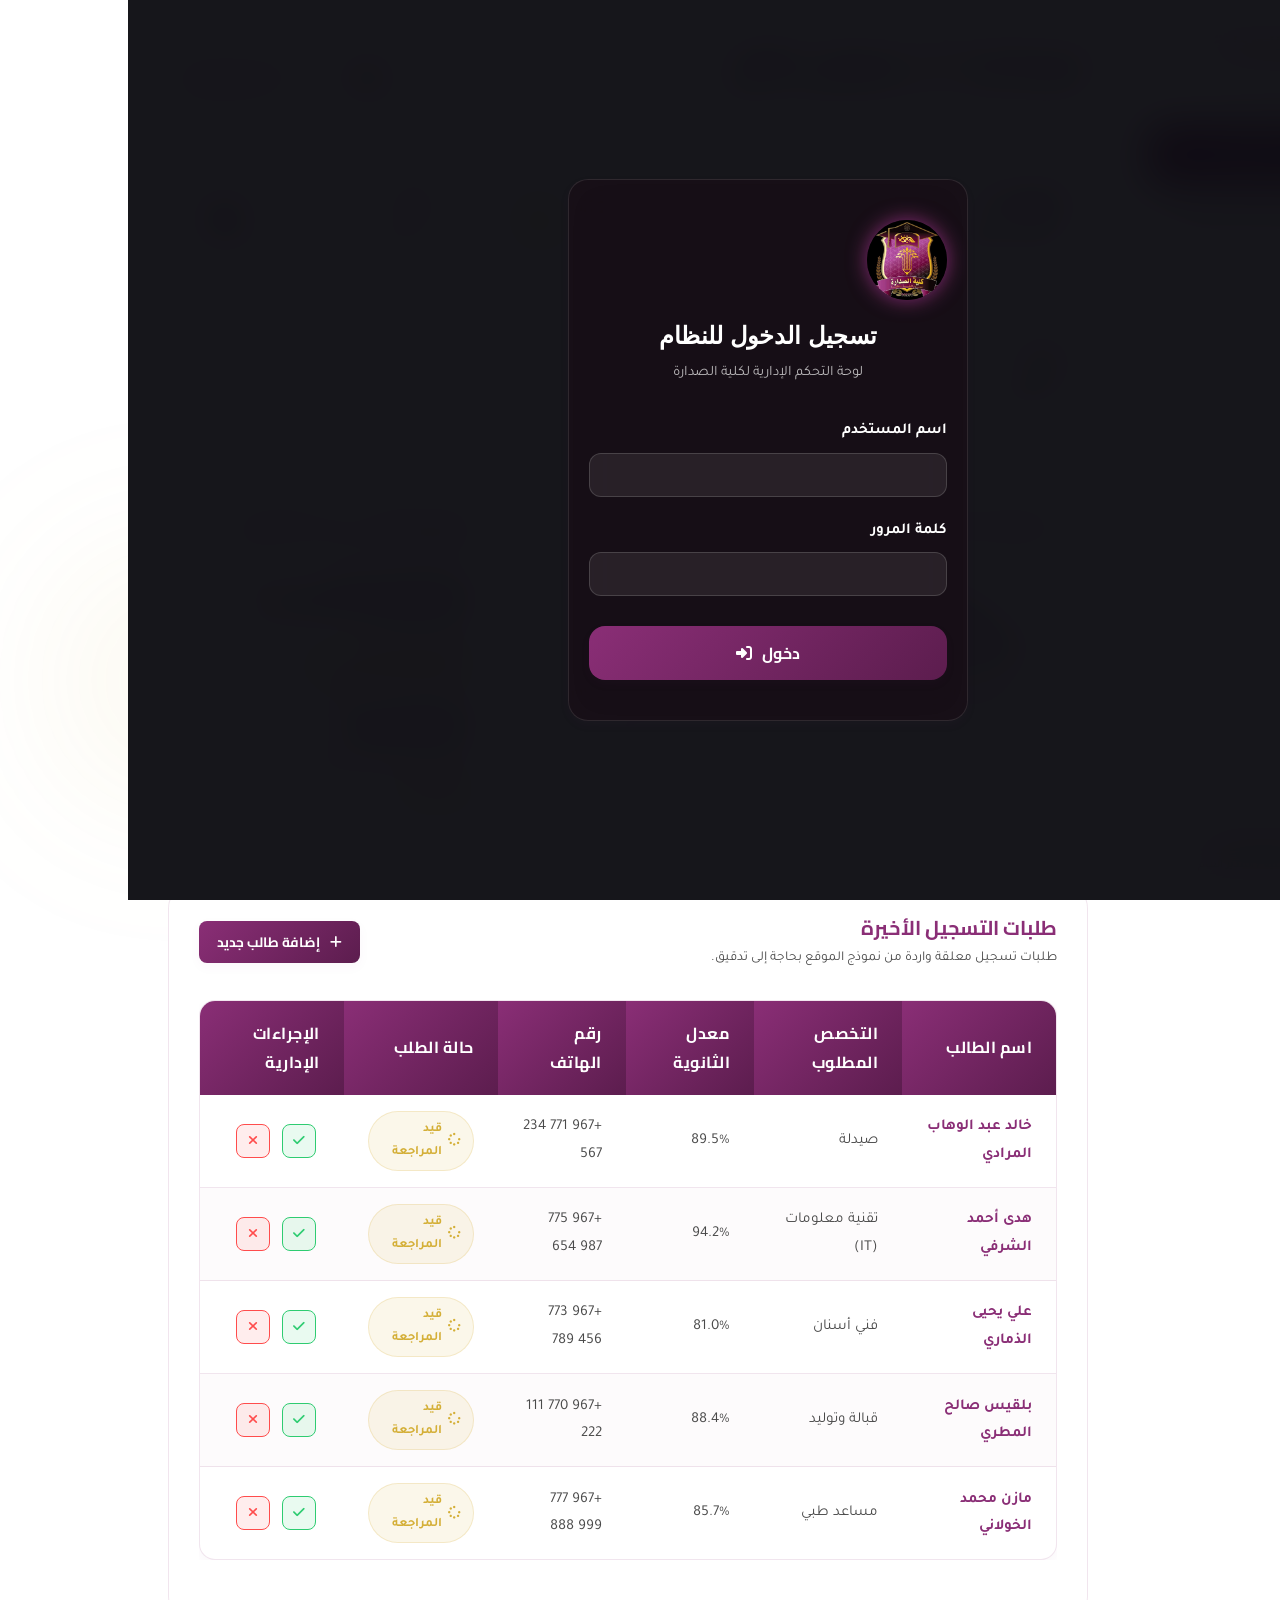
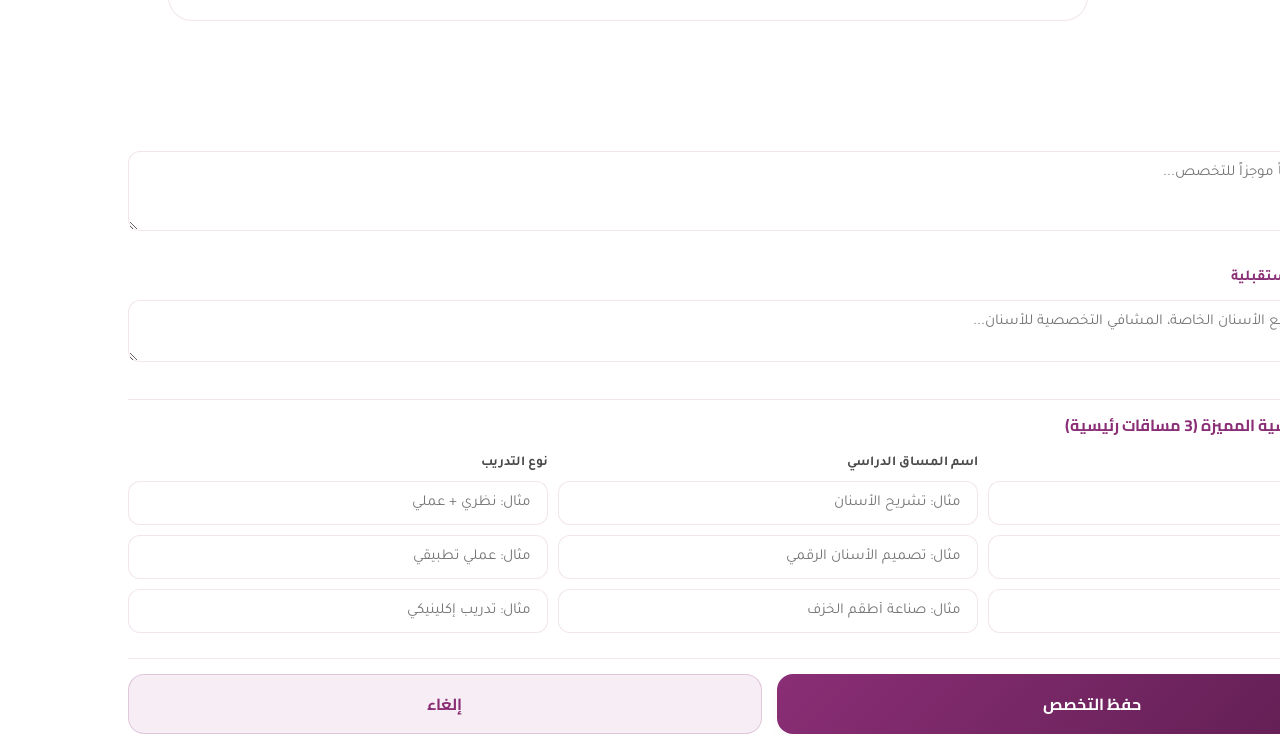
==== commit 7e2ef865: "style: standardize dashboard dynamic table action buttons and optimize mobile sidebar layout" ====
--- a/dashbord/index.html
+++ b/dashbord/index.html
@@ -47,16 +47,6 @@
             z-index: 100;
         }
 
-        @media (max-width: 1024px) {
-            .sidebar {
-                height: auto;
-                position: relative;
-                border-left: none;
-                border-bottom: 1px solid var(--border-color);
-                padding: 20px;
-            }
-        }
-
         .sidebar-brand {
             display: flex;
             align-items: center;
@@ -487,17 +477,55 @@
             transform: scale(1.1);
         }
 
+        .btn-edit {
+            background: rgba(138, 46, 118, 0.1) !important;
+            color: var(--primary) !important;
+            border-color: var(--primary) !important;
+            margin: 0 4px;
+        }
+        .btn-edit:hover {
+            background: var(--primary) !important;
+            color: white !important;
+            border-color: var(--primary) !important;
+            box-shadow: 0 0 15px rgba(162, 46, 211, 0.4);
+        }
+
+        .btn-delete {
+            background: rgba(255, 76, 76, 0.1) !important;
+            color: #ff4c4c !important;
+            border-color: #ff4c4c !important;
+            margin: 0 4px;
+        }
+        .btn-delete:hover {
+            background: #ff4c4c !important;
+            color: white !important;
+            border-color: #ff4c4c !important;
+            box-shadow: 0 0 15px rgba(255, 76, 76, 0.4);
+        }
+
+        .btn-approve {
+            background: rgba(46, 204, 113, 0.1) !important;
+            color: #2ecc71 !important;
+            border-color: #2ecc71 !important;
+            margin: 0 4px;
+        }
         .btn-approve:hover {
-            background: #27d366;
-            color: white;
-            border-color: #27d366;
-            box-shadow: 0 0 15px rgba(37, 211, 102, 0.4);
-        }
-
+            background: #2ecc71 !important;
+            color: white !important;
+            border-color: #2ecc71 !important;
+            box-shadow: 0 0 15px rgba(46, 204, 119, 0.4);
+        }
+
+        .btn-reject {
+            background: rgba(255, 76, 76, 0.1) !important;
+            color: #ff4c4c !important;
+            border-color: #ff4c4c !important;
+            margin: 0 4px;
+        }
         .btn-reject:hover {
-            background: #ff4c4c;
-            color: white;
-            border-color: #ff4c4c;
+            background: #ff4c4c !important;
+            color: white !important;
+            border-color: #ff4c4c !important;
             box-shadow: 0 0 15px rgba(255, 76, 76, 0.4);
         }
 
@@ -765,6 +793,7 @@
                 position: fixed;
                 top: 0;
                 right: -290px; /* Hidden on the right */
+                left: auto !important;
                 width: 280px;
                 height: 100vh;
                 z-index: 9999;
@@ -773,10 +802,14 @@
                 border-left: 1px solid var(--border-color);
                 border-bottom: none;
                 padding-top: 60px; /* Leave space for close button */
+                display: flex !important;
+                flex-direction: column;
+                justify-content: space-between;
+                overflow-y: auto; /* Enable scroll for all sidebar links on short screens */
             }
 
             .sidebar.active {
-                right: 0;
+                right: 0 !important;
             }
         }
     </style>
@@ -2215,10 +2248,10 @@
                             <td>${d.duration}</td>
                             <td>${iconDisplay}</td>
                             <td>
-                                <button type="button" class="row-action-btn" onclick="editDept(${d.id})" title="تعديل التخصص" style="background: rgba(138, 46, 118, 0.1); color: var(--primary); border: 1px solid var(--primary); margin-left: 5px; cursor: pointer; padding: 5px 8px; border-radius: 6px;">
+                                <button type="button" class="row-action-btn btn-edit" onclick="editDept(${d.id})" title="تعديل التخصص">
                                     <i class="fas fa-edit"></i>
                                 </button>
-                                <button type="button" class="row-action-btn" onclick="deleteDept(${d.id})" title="حذف التخصص" style="background: rgba(255, 76, 76, 0.1); color: #ff4c4c; border: 1px solid #ff4c4c; cursor: pointer; padding: 5px 8px; border-radius: 6px;">
+                                <button type="button" class="row-action-btn btn-delete" onclick="deleteDept(${d.id})" title="حذف التخصص">
                                     <i class="fas fa-trash-alt"></i>
                                 </button>
                             </td>
@@ -2468,10 +2501,10 @@
                             <td style="max-width: 250px; overflow: hidden; text-overflow: ellipsis; white-space: nowrap;" title="${l.description}">${l.description}</td>
                             <td>${specsBadges}</td>
                             <td>
-                                <button type="button" class="row-action-btn" onclick="editLab(${l.id})" title="تعديل المعمل" style="background: rgba(138, 46, 118, 0.1); color: var(--primary); border: 1px solid var(--primary); margin-left: 5px; cursor: pointer; padding: 5px 8px; border-radius: 6px;">
+                                <button type="button" class="row-action-btn btn-edit" onclick="editLab(${l.id})" title="تعديل المعمل">
                                     <i class="fas fa-edit"></i>
                                 </button>
-                                <button type="button" class="row-action-btn" onclick="deleteLab(${l.id})" title="حذف المعمل" style="background: rgba(255, 76, 76, 0.1); color: #ff4c4c; border: 1px solid #ff4c4c; cursor: pointer; padding: 5px 8px; border-radius: 6px;">
+                                <button type="button" class="row-action-btn btn-delete" onclick="deleteLab(${l.id})" title="حذف المعمل">
                                     <i class="fas fa-trash-alt"></i>
                                 </button>
                             </td>
@@ -2675,10 +2708,10 @@
                             <td>${f.installment}</td>
                             <td>${f.payment_options}</td>
                             <td>
-                                <button type="button" class="row-action-btn" onclick="editFee(${f.id})" title="تعديل الرسوم" style="background: rgba(138, 46, 118, 0.1); color: var(--primary); border: 1px solid var(--primary); margin-left: 5px; cursor: pointer; padding: 5px 8px; border-radius: 6px;">
+                                <button type="button" class="row-action-btn btn-edit" onclick="editFee(${f.id})" title="تعديل الرسوم">
                                     <i class="fas fa-edit"></i>
                                 </button>
-                                <button type="button" class="row-action-btn" onclick="deleteFee(${f.id})" title="حذف الرسوم" style="background: rgba(255, 76, 76, 0.1); color: #ff4c4c; border: 1px solid #ff4c4c; cursor: pointer; padding: 5px 8px; border-radius: 6px;">
+                                <button type="button" class="row-action-btn btn-delete" onclick="deleteFee(${f.id})" title="حذف الرسوم">
                                     <i class="fas fa-trash-alt"></i>
                                 </button>
                             </td>
@@ -3330,11 +3363,11 @@
                         <td style="font-size: 0.8rem; color: var(--text-muted); white-space: nowrap;">${m.created_at}</td>
                         <td>
                             ${!m.is_read ? `
-                                <button type="button" class="row-action-btn" onclick="markContactRead(${m.id})" title="تعيين كمقروءة" style="background: rgba(46,204,113,0.1); color: #2ecc71; border: 1px solid #2ecc71; cursor: pointer; padding: 5px 8px; border-radius: 6px; margin-left: 5px;">
+                                <button type="button" class="row-action-btn btn-approve" onclick="markContactRead(${m.id})" title="تعيين كمقروءة">
                                     <i class="fas fa-check"></i>
                                 </button>
                             ` : ''}
-                            <button type="button" class="row-action-btn" onclick="deleteContact(${m.id})" title="حذف الرسالة" style="background: rgba(255, 76, 76, 0.1); color: #ff4c4c; border: 1px solid #ff4c4c; cursor: pointer; padding: 5px 8px; border-radius: 6px;">
+                            <button type="button" class="row-action-btn btn-delete" onclick="deleteContact(${m.id})" title="حذف الرسالة">
                                 <i class="fas fa-trash-alt"></i>
                             </button>
                         </td>
@@ -3456,10 +3489,10 @@
                     if (app.status === 'pending') {
                         statusBadge = `<span class="badge-status status-pending"><i class="fas fa-hourglass-half"></i> قيد المراجعة</span>`;
                         actionButtons = `
-                            <button class="row-action-btn btn-approve" onclick="manageApplicantTab(${app.id}, 'approve')" title="قبول الطلب" style="background: rgba(46,204,113,0.1); color: #2ecc71; border: 1px solid #2ecc71; cursor: pointer; padding: 5px 8px; border-radius: 6px; margin-left: 5px;">
+                            <button class="row-action-btn btn-approve" onclick="manageApplicantTab(${app.id}, 'approve')" title="قبول الطلب">
                                 <i class="fas fa-check"></i>
                             </button>
-                            <button class="row-action-btn btn-reject" onclick="manageApplicantTab(${app.id}, 'reject')" title="رفض الطلب" style="background: rgba(255,76,76,0.1); color: #ff4c4c; border: 1px solid #ff4c4c; cursor: pointer; padding: 5px 8px; border-radius: 6px; margin-left: 5px;">
+                            <button class="row-action-btn btn-reject" onclick="manageApplicantTab(${app.id}, 'reject')" title="رفض الطلب">
                                 <i class="fas fa-times"></i>
                             </button>
                         `;
@@ -3473,7 +3506,7 @@
                     
                     // Add delete button for all statuses
                     actionButtons += `
-                        <button class="row-action-btn" onclick="deleteApplicantTab(${app.id})" title="حذف الطلب" style="background: rgba(255,76,76,0.05); color: #ff4c4c; border: 1px solid rgba(255,76,76,0.3); cursor: pointer; padding: 5px 8px; border-radius: 6px; margin-right: 5px;">
+                        <button class="row-action-btn btn-delete" onclick="deleteApplicantTab(${app.id})" title="حذف الطلب">
                             <i class="fas fa-trash-alt"></i>
                         </button>
                     `;
--- a/dashbord/css/style.css
+++ b/dashbord/css/style.css
@@ -1880,6 +1880,7 @@
         position: fixed;
         top: 85px;
         right: -100%;
+        left: auto !important;
         width: 80%;
         max-width: 320px;
         height: calc(100vh - 85px);
@@ -1890,10 +1891,12 @@
         transition: var(--transition);
         border-left: 1px solid var(--border-color);
         z-index: 998;
+        display: flex !important;
+        overflow-y: auto;
     }
     
     .nav-menu.active {
-        right: 0;
+        right: 0 !important;
     }
     
     .header-actions {
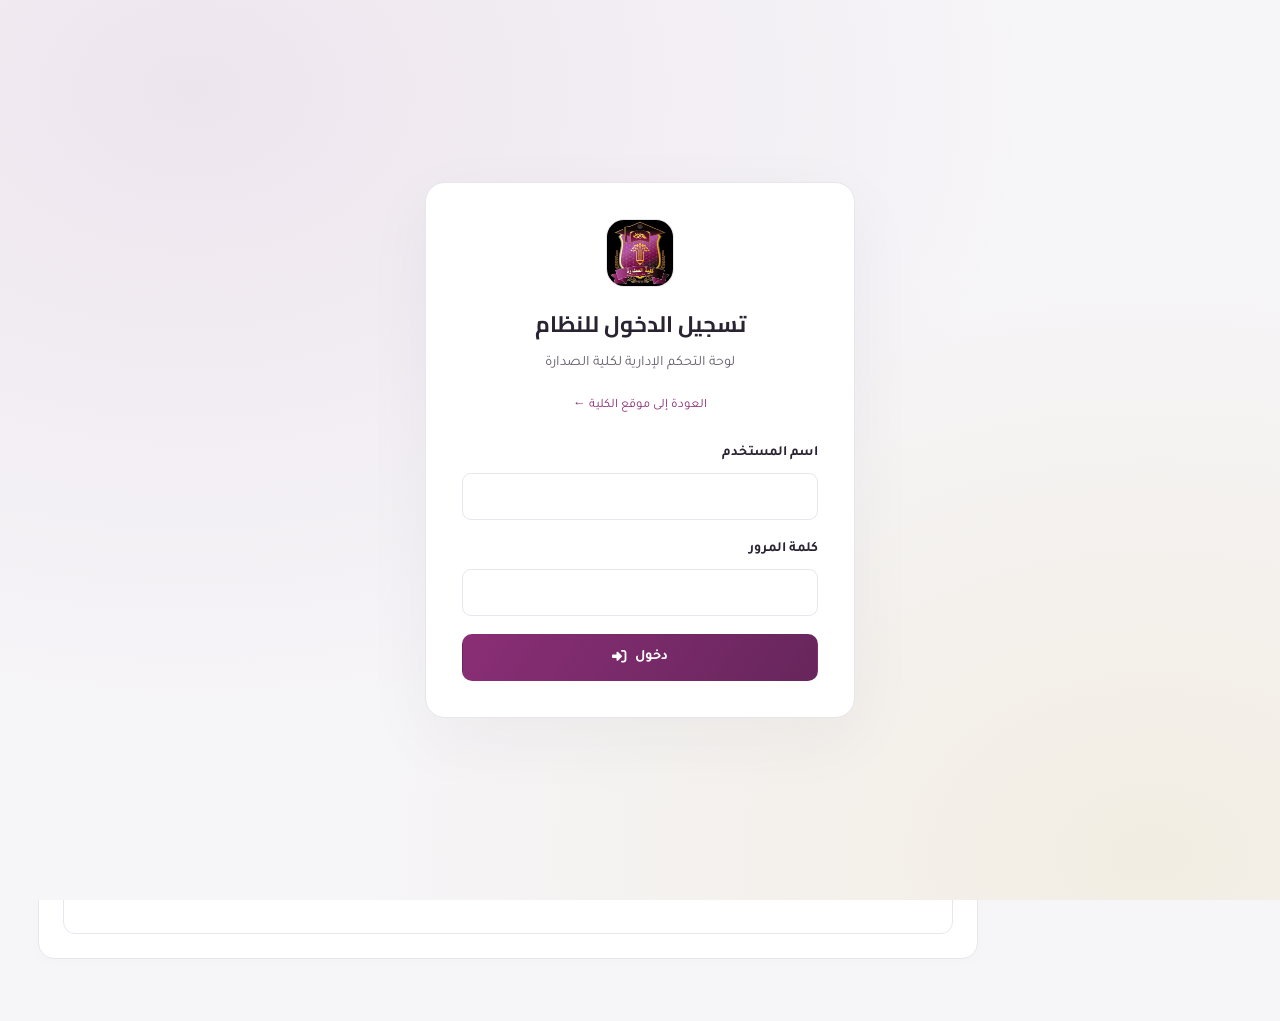
==== commit 5695359c: "Merge ef41d5bc9c90a56ce808029f69f3204ae6570562 into 1db59c0cf533c0c6da1cfa577e6fbc100b60260a" ====
--- a/dashbord/index.html
+++ b/dashbord/index.html
@@ -5,824 +5,18 @@
     <meta name="viewport" content="width=device-width, initial-scale=1.0">
     <meta name="description" content="لوحة التحكم الإدارية لكلية الصدارة للعلوم الطبية والتقنية - إدارة الطلاب والطلبات والتخصصات.">
     <title>لوحة التحكم الإدارية | كلية الصدارة</title>
-    <link rel="stylesheet" href="css/style.css">
-    <link rel="stylesheet" href="https://cdnjs.cloudflare.com/ajax/libs/font-awesome/6.4.0/css/all.min.css">
-    <style>
-        /* ==========================================
-           Dashboard Custom Layout
-           ========================================== */
-        body {
-            background-color: var(--bg-dark);
-            min-height: 100vh;
-            overflow-x: hidden;
-        }
-
-        .dashboard-container {
-            display: grid;
-            grid-template-columns: 280px 1fr;
-            min-height: 100vh;
-            position: relative;
-            z-index: 2;
-        }
-
-        @media (max-width: 1024px) {
-            .dashboard-container {
-                grid-template-columns: 1fr;
-            }
-        }
-
-        /* Sidebar Styling */
-        .sidebar {
-            background: var(--bg-glass);
-            backdrop-filter: blur(25px);
-            -webkit-backdrop-filter: blur(25px);
-            border-left: 1px solid var(--border-color);
-            padding: 30px 20px;
-            display: flex;
-            flex-direction: column;
-            justify-content: space-between;
-            position: sticky;
-            top: 0;
-            height: 100vh;
-            z-index: 100;
-        }
-
-        .sidebar-brand {
-            display: flex;
-            align-items: center;
-            gap: 15px;
-            margin-bottom: 40px;
-            text-decoration: none;
-        }
-
-        .sidebar-logo {
-            width: 45px;
-            height: 45px;
-            border-radius: 50%;
-            border: 2px solid var(--secondary);
-        }
-
-        .sidebar-brand-text h2 {
-            font-size: 1.25rem;
-            color: var(--primary);
-            margin: 0;
-            font-weight: 800;
-        }
-
-        .sidebar-brand-text span {
-            font-size: 0.75rem;
-            color: var(--text-secondary);
-        }
-
-        .sidebar-menu {
-            display: flex;
-            flex-direction: column;
-            gap: 10px;
-            flex-grow: 1;
-        }
-
-        .sidebar-link {
-            display: flex;
-            align-items: center;
-            gap: 15px;
-            padding: 14px 20px;
-            border-radius: 12px;
-            color: var(--text-secondary);
-            font-weight: 600;
-            text-decoration: none;
-            transition: all 0.3s ease;
-            position: relative;
-            overflow: hidden;
-        }
-
-        .sidebar-link i {
-            font-size: 1.15rem;
-            width: 20px;
-            text-align: center;
-            transition: transform 0.3s ease;
-        }
-
-        .sidebar-link:hover, .sidebar-link.active {
-            color: var(--text-on-primary);
-            background: var(--gradient-primary);
-            box-shadow: var(--shadow-purple-glow);
-        }
-
-        .sidebar-link:hover i {
-            transform: translateX(-5px);
-        }
-
-        .sidebar-link.active::before {
-            content: '';
-            position: absolute;
-            right: 0;
-            top: 15%;
-            height: 70%;
-            width: 5px;
-            background-color: var(--secondary);
-            border-radius: 0 5px 5px 0;
-        }
-
-        .sidebar-footer {
-            border-top: 1px solid var(--border-color);
-            padding-top: 20px;
-            margin-top: 20px;
-        }
-
-        .admin-profile {
-            display: flex;
-            align-items: center;
-            gap: 15px;
-            padding: 10px;
-            border-radius: 12px;
-            background: rgba(138, 46, 118, 0.05);
-        }
-
-        .admin-avatar {
-            width: 45px;
-            height: 45px;
-            border-radius: 50%;
-            border: 2px solid var(--secondary);
-            object-fit: cover;
-        }
-
-        .admin-info h4 {
-            font-size: 0.95rem;
-            color: var(--primary);
-            margin: 0;
-        }
-
-        .admin-info p {
-            font-size: 0.75rem;
-            color: var(--text-secondary);
-            margin: 0;
-        }
-
-        /* Main Content Styling */
-        .main-content {
-            padding: 40px;
-            overflow-y: auto;
-        }
-
-        @media (max-width: 768px) {
-            .main-content {
-                padding: 20px;
-            }
-        }
-
-        .main-header-dashboard {
-            display: flex;
-            justify-content: space-between;
-            align-items: center;
-            margin-bottom: 40px;
-            flex-wrap: wrap;
-            gap: 20px;
-        }
-
-        .welcome-section h1 {
-            font-size: 2rem;
-            color: var(--primary);
-            margin-bottom: 5px;
-            font-weight: 800;
-        }
-
-        .welcome-section p {
-            color: var(--text-secondary);
-            margin: 0;
-        }
-
-        .header-controls {
-            display: flex;
-            align-items: center;
-            gap: 20px;
-        }
-
-        /* Stats Grid */
-        .stats-grid-dashboard {
-            display: grid;
-            grid-template-columns: repeat(auto-fit, minmax(220px, 1fr));
-            gap: 25px;
-            margin-bottom: 40px;
-        }
-
-        .stat-card-dashboard {
-            background: var(--bg-glass);
-            border: 1px solid var(--border-color);
-            border-radius: 20px;
-            padding: 25px;
-            display: flex;
-            justify-content: space-between;
-            align-items: center;
-            position: relative;
-            overflow: hidden;
-            transition: all 0.4s cubic-bezier(0.16, 1, 0.3, 1);
-        }
-
-        .stat-card-dashboard:hover {
-            transform: translateY(-5px);
-            box-shadow: 0 15px 30px rgba(138, 46, 118, 0.1);
-            border-color: rgba(138, 46, 118, 0.2);
-        }
-
-        .stat-card-info h3 {
-            font-size: 2.2rem;
-            color: var(--primary);
-            margin: 0 0 5px;
-            font-weight: 800;
-        }
-
-        .stat-card-info p {
-            font-size: 0.95rem;
-            color: var(--text-secondary);
-            margin: 0;
-            font-weight: 600;
-        }
-
-        .stat-card-icon-wrapper {
-            width: 60px;
-            height: 60px;
-            border-radius: 16px;
-            display: flex;
-            justify-content: center;
-            align-items: center;
-            font-size: 1.6rem;
-            background: rgba(138, 46, 118, 0.08);
-            color: var(--primary);
-            transition: all 0.4s ease;
-        }
-
-        .stat-card-dashboard:hover .stat-card-icon-wrapper {
-            background: var(--gradient-primary);
-            color: white;
-            transform: scale(1.1) rotate(10deg);
-        }
-
-        /* Analytics Section */
-        .analytics-grid {
-            display: grid;
-            grid-template-columns: 2fr 1.2fr;
-            gap: 30px;
-            margin-bottom: 40px;
-        }
-
-        @media (max-width: 1024px) {
-            .analytics-grid {
-                grid-template-columns: 1fr;
-            }
-        }
-
-        .analytics-card {
-            background: var(--bg-glass);
-            border: 1px solid var(--border-color);
-            border-radius: 24px;
-            padding: 30px;
-            position: relative;
-        }
-
-        .analytics-header {
-            display: flex;
-            justify-content: space-between;
-            align-items: center;
-            margin-bottom: 25px;
-        }
-
-        .analytics-header h3 {
-            font-size: 1.25rem;
-            color: var(--primary);
-            margin: 0;
-            font-weight: 700;
-        }
-
-        /* Custom SVG Chart CSS */
-        .chart-container {
-            width: 100%;
-            height: 250px;
-            position: relative;
-        }
-
-        .svg-chart {
-            width: 100%;
-            height: 100%;
-            overflow: visible;
-        }
-
-        .chart-grid-line {
-            stroke: var(--border-color);
-            stroke-width: 1;
-            stroke-dasharray: 4 4;
-        }
-
-        .chart-line {
-            fill: none;
-            stroke: var(--primary);
-            stroke-width: 4;
-            stroke-linecap: round;
-            stroke-dasharray: 1000;
-            stroke-dashoffset: 1000;
-            animation: drawLine 2s ease forwards;
-        }
-
-        @keyframes drawLine {
-            to { stroke-dashoffset: 0; }
-        }
-
-        .chart-area {
-            fill: url(#chart-gradient);
-            opacity: 0.15;
-            animation: fadeIn 1.5s ease forwards;
-        }
-
-        .chart-point {
-            fill: var(--secondary);
-            stroke: var(--primary);
-            stroke-width: 3;
-            transition: all 0.3s ease;
-            cursor: pointer;
-        }
-
-        .chart-point:hover {
-            r: 8;
-            fill: var(--primary);
-            stroke: var(--secondary);
-        }
-
-        .chart-tooltip {
-            position: absolute;
-            background: rgba(15, 10, 20, 0.85);
-            color: white;
-            padding: 8px 12px;
-            border-radius: 8px;
-            font-size: 0.8rem;
-            pointer-events: none;
-            opacity: 0;
-            transition: opacity 0.3s ease;
-            border: 1px solid var(--border-color);
-            z-index: 10;
-        }
-
-        /* Department Bar Visualizer */
-        .dept-stat-list {
-            display: flex;
-            flex-direction: column;
-            gap: 20px;
-        }
-
-        .dept-stat-item {
-            display: flex;
-            flex-direction: column;
-            gap: 8px;
-        }
-
-        .dept-stat-info {
-            display: flex;
-            justify-content: space-between;
-            font-size: 0.9rem;
-            font-weight: 600;
-        }
-
-        .dept-stat-name {
-            color: var(--primary);
-        }
-
-        .dept-stat-count {
-            color: var(--secondary);
-        }
-
-        .dept-stat-bar-bg {
-            height: 10px;
-            background: rgba(255, 255, 255, 0.1);
-            border-radius: 5px;
-            overflow: hidden;
-            border: 1px solid var(--border-color);
-        }
-
-        .dept-stat-bar-fill {
-            height: 100%;
-            border-radius: 5px;
-            width: 0;
-            transition: width 1.5s cubic-bezier(0.1, 1, 0.1, 1);
-        }
-
-        /* Table Section */
-        .table-card {
-            background: var(--bg-glass);
-            border: 1px solid var(--border-color);
-            border-radius: 24px;
-            padding: 30px;
-            margin-bottom: 40px;
-            overflow: hidden;
-        }
-
-        .table-header-area {
-            display: flex;
-            justify-content: space-between;
-            align-items: center;
-            margin-bottom: 25px;
-            flex-wrap: wrap;
-            gap: 15px;
-        }
-
-        .table-header-area h3 {
-            font-size: 1.25rem;
-            color: var(--primary);
-            margin: 0;
-            font-weight: 700;
-        }
-
-        /* Interactive status badge classes */
-        .badge-status {
-            padding: 6px 12px;
-            border-radius: 30px;
-            font-size: 0.8rem;
-            font-weight: bold;
-            display: inline-flex;
-            align-items: center;
-            gap: 6px;
-        }
-
-        .status-pending {
-            background: rgba(212, 175, 55, 0.1);
-            color: var(--secondary);
-            border: 1px solid rgba(212, 175, 55, 0.2);
-        }
-
-        .status-approved {
-            background: rgba(37, 211, 102, 0.1);
-            color: #27d366;
-            border: 1px solid rgba(37, 211, 102, 0.2);
-            box-shadow: 0 0 10px rgba(37, 211, 102, 0.1);
-        }
-
-        .status-rejected {
-            background: rgba(255, 76, 76, 0.1);
-            color: #ff4c4c;
-            border: 1px solid rgba(255, 76, 76, 0.2);
-        }
-
-        .row-action-btn {
-            width: 34px;
-            height: 34px;
-            border-radius: 8px;
-            border: 1px solid var(--border-color);
-            background: rgba(255, 255, 255, 0.05);
-            color: var(--text-secondary);
-            display: inline-flex;
-            justify-content: center;
-            align-items: center;
-            cursor: pointer;
-            transition: all 0.3s ease;
-        }
-
-        .row-action-btn:hover {
-            transform: scale(1.1);
-        }
-
-        .btn-edit {
-            background: rgba(138, 46, 118, 0.1) !important;
-            color: var(--primary) !important;
-            border-color: var(--primary) !important;
-            margin: 0 4px;
-        }
-        .btn-edit:hover {
-            background: var(--primary) !important;
-            color: white !important;
-            border-color: var(--primary) !important;
-            box-shadow: 0 0 15px rgba(162, 46, 211, 0.4);
-        }
-
-        .btn-delete {
-            background: rgba(255, 76, 76, 0.1) !important;
-            color: #ff4c4c !important;
-            border-color: #ff4c4c !important;
-            margin: 0 4px;
-        }
-        .btn-delete:hover {
-            background: #ff4c4c !important;
-            color: white !important;
-            border-color: #ff4c4c !important;
-            box-shadow: 0 0 15px rgba(255, 76, 76, 0.4);
-        }
-
-        .btn-approve {
-            background: rgba(46, 204, 113, 0.1) !important;
-            color: #2ecc71 !important;
-            border-color: #2ecc71 !important;
-            margin: 0 4px;
-        }
-        .btn-approve:hover {
-            background: #2ecc71 !important;
-            color: white !important;
-            border-color: #2ecc71 !important;
-            box-shadow: 0 0 15px rgba(46, 204, 119, 0.4);
-        }
-
-        .btn-reject {
-            background: rgba(255, 76, 76, 0.1) !important;
-            color: #ff4c4c !important;
-            border-color: #ff4c4c !important;
-            margin: 0 4px;
-        }
-        .btn-reject:hover {
-            background: #ff4c4c !important;
-            color: white !important;
-            border-color: #ff4c4c !important;
-            box-shadow: 0 0 15px rgba(255, 76, 76, 0.4);
-        }
-
-        /* Row fading transition */
-        .table-row-animate {
-            transition: all 0.6s ease;
-        }
-
-        .row-fade-out {
-            opacity: 0;
-            transform: translateX(-50px);
-            background: rgba(255, 76, 76, 0.05);
-        }
-
-        .row-fade-success {
-            background: rgba(37, 211, 102, 0.05);
-        }
-
-        .btn-secondary {
-            background: rgba(138, 46, 118, 0.08) !important;
-            color: var(--primary) !important;
-            border: 1px solid rgba(138, 46, 118, 0.2) !important;
-        }
-        .btn-secondary:hover {
-            background: rgba(138, 46, 118, 0.15) !important;
-            color: var(--primary) !important;
-            transform: translateY(-2px) !important;
-            box-shadow: 0 4px 12px rgba(138, 46, 118, 0.1) !important;
-        }
-
-        .form-control option {
-            background-color: var(--bg-card) !important;
-            color: var(--text-primary) !important;
-        }
-
-        /* Modal / Add applicant drawer */
-        .modal-overlay {
-            position: fixed;
-            inset: 0;
-            background: rgba(0, 0, 0, 0.6);
-            backdrop-filter: blur(8px);
-            display: flex;
-            justify-content: center;
-            align-items: center;
-            opacity: 0;
-            pointer-events: none;
-            transition: all 0.4s ease;
-            z-index: 1000;
-        }
-
-        .modal-overlay.active {
-            opacity: 1;
-            pointer-events: auto;
-        }
-
-        .modal-card {
-            background: var(--bg-glass);
-            border: 1px solid var(--border-color);
-            border-radius: 24px;
-            width: 90%;
-            max-width: 500px;
-            padding: 35px;
-            transform: scale(0.9);
-            transition: all 0.4s cubic-bezier(0.16, 1, 0.3, 1);
-            position: relative;
-        }
-
-        .modal-overlay.active .modal-card {
-            transform: scale(1);
-        }
-
-        .modal-header {
-            display: flex;
-            justify-content: space-between;
-            align-items: center;
-            margin-bottom: 25px;
-        }
-
-        .modal-header h3 {
-            font-size: 1.4rem;
-            color: var(--primary);
-            margin: 0;
-            font-weight: 700;
-        }
-
-        .modal-close {
-            background: none;
-            border: none;
-            color: var(--text-secondary);
-            font-size: 1.3rem;
-            cursor: pointer;
-        }
-
-        .form-group {
-            margin-bottom: 20px;
-        }
-
-        .form-group label {
-            display: block;
-            margin-bottom: 8px;
-            font-weight: 600;
-            color: var(--primary);
-            font-size: 0.95rem;
-        }
-
-        .form-control {
-            width: 100%;
-            padding: 12px 16px;
-            border-radius: 12px;
-            border: 1px solid var(--border-color);
-            background: var(--bg-card);
-            color: var(--text-primary);
-            transition: all 0.3s ease;
-            outline: none;
-        }
-
-        .form-control:focus {
-            border-color: var(--primary);
-            box-shadow: 0 0 10px rgba(138, 46, 118, 0.2);
-            background: var(--bg-card);
-            color: var(--text-primary);
-        }
-
-        /* Specific overrides for login page to keep high contrast */
-        #login-form .form-control {
-            background: rgba(255, 255, 255, 0.08) !important;
-            color: #ffffff !important;
-            border: 1px solid rgba(255, 255, 255, 0.15) !important;
-        }
-        #login-form .form-control:focus {
-            background: rgba(255, 255, 255, 0.15) !important;
-            color: #ffffff !important;
-            border-color: var(--primary) !important;
-            box-shadow: 0 0 10px rgba(138, 46, 118, 0.5) !important;
-        }
-
-        /* Toasts Container */
-        .toast-container {
-            position: fixed;
-            bottom: 30px;
-            left: 30px;
-            display: flex;
-            flex-direction: column;
-            gap: 15px;
-            z-index: 2000;
-        }
-
-        .toast {
-            background: var(--bg-glass);
-            border: 1px solid var(--border-color);
-            border-radius: 12px;
-            padding: 15px 25px;
-            color: var(--text-main);
-            font-weight: 600;
-            display: flex;
-            align-items: center;
-            gap: 12px;
-            box-shadow: 0 10px 25px rgba(0, 0, 0, 0.2);
-            transform: translateY(20px);
-            opacity: 0;
-            animation: toastIn 0.4s forwards;
-            border-right: 5px solid var(--primary);
-        }
-
-        .toast-success {
-            border-right-color: #27d366;
-        }
-
-        .toast-warning {
-            border-right-color: #ff4c4c;
-        }
-
-        @keyframes toastIn {
-            to {
-                transform: translateY(0);
-                opacity: 1;
-            }
-        }
-
-        /* Mobile Top Bar */
-        .mobile-header-dashboard {
-            display: none;
-            background: var(--bg-glass);
-            backdrop-filter: blur(20px);
-            -webkit-backdrop-filter: blur(20px);
-            border-bottom: 1px solid var(--border-color);
-            padding: 12px 20px;
-            position: sticky;
-            top: 0;
-            z-index: 999;
-            align-items: center;
-            justify-content: space-between;
-            width: 100%;
-        }
-
-        .dashboard-menu-toggle {
-            background: none;
-            border: none;
-            color: var(--primary);
-            font-size: 1.4rem;
-            cursor: pointer;
-            display: flex;
-            align-items: center;
-            justify-content: center;
-            width: 40px;
-            height: 40px;
-            border-radius: 50%;
-            transition: background 0.3s;
-        }
-
-        .dashboard-menu-toggle:hover {
-            background: rgba(138, 46, 118, 0.08);
-        }
-
-        .sidebar-close-btn {
-            display: none;
-            position: absolute;
-            top: 20px;
-            left: 20px;
-            background: none;
-            border: none;
-            color: var(--text-secondary);
-            font-size: 1.25rem;
-            cursor: pointer;
-        }
-
-        .sidebar-overlay {
-            display: none;
-            position: fixed;
-            top: 0;
-            left: 0;
-            width: 100%;
-            height: 100%;
-            background: rgba(0, 0, 0, 0.5);
-            backdrop-filter: blur(4px);
-            z-index: 9998;
-            opacity: 0;
-            transition: opacity 0.3s ease;
-            pointer-events: none;
-        }
-
-        .sidebar-overlay.active {
-            opacity: 1;
-            pointer-events: auto;
-        }
-
-        @media (max-width: 1024px) {
-            .mobile-header-dashboard {
-                display: flex;
-            }
-
-            .sidebar-close-btn {
-                display: block;
-            }
-
-            .sidebar-overlay {
-                display: block;
-            }
-
-            .dashboard-container {
-                grid-template-columns: 1fr;
-            }
-
-            .sidebar {
-                position: fixed;
-                top: 0;
-                right: -290px; /* Hidden on the right */
-                left: auto !important;
-                width: 280px;
-                height: 100vh;
-                z-index: 9999;
-                transition: right 0.3s cubic-bezier(0.16, 1, 0.3, 1);
-                box-shadow: -5px 0 25px rgba(0,0,0,0.3);
-                border-left: 1px solid var(--border-color);
-                border-bottom: none;
-                padding-top: 60px; /* Leave space for close button */
-                display: flex !important;
-                flex-direction: column;
-                justify-content: space-between;
-                overflow-y: auto; /* Enable scroll for all sidebar links on short screens */
-            }
-
-            .sidebar.active {
-                right: 0 !important;
-            }
-        }
-    </style>
+    <link rel="stylesheet" href="css/style.css?v=3.0.0">
+
 </head>
 <body>
 
     <!-- Mobile Dashboard Top Bar -->
     <div class="mobile-header-dashboard">
-        <button class="dashboard-menu-toggle" id="dashboard-menu-toggle" aria-label="فتح القائمة">
-            <i class="fas fa-bars"></i>
+        <button class="dashboard-menu-toggle" id="dashboard-menu-toggle" aria-label="فتح القائمة" aria-expanded="false" aria-controls="dashboard-sidebar">
+            <i class="fas fa-bars"><svg viewBox="0 0 448 512" class="svg-icon" fill="currentColor" aria-hidden="true"><path d="M0 96C0 78.3 14.3 64 32 64H416c17.7 0 32 14.3 32 32s-14.3 32-32 32H32C14.3 128 0 113.7 0 96zM0 256c0-17.7 14.3-32 32-32H416c17.7 0 32 14.3 32 32s-14.3 32-32 32H32c-17.7 0-32-14.3-32-32zM448 416c0 17.7-14.3 32-32 32H32c-17.7 0-32-14.3-32-32s14.3-32 32-32H416c17.7 0 32 14.3 32 32z" /></svg></i>
         </button>
-        <a href="../sadara/index.html" class="sidebar-brand" style="margin-bottom: 0; gap: 10px;">
-            <img src="assets/logo.jpg" alt="شعار كلية الصدارة" class="sidebar-logo" style="width: 35px; height: 35px;" onerror="this.src='https://placehold.co/100x100?text=الصدارة'">
+        <a href="/" class="sidebar-brand" style="margin-bottom: 0; gap: 10px;">
+            <img src="assets/logo.jpg" alt="شعار كلية الصدارة" class="sidebar-logo" style="width: 35px; height: 35px;">
             <div class="sidebar-brand-text">
                 <h2 style="font-size: 1rem; margin: 0; font-weight: 800;">كلية الصدارة</h2>
                 <span style="font-size: 0.65rem;">لوحة التحكم الإدارية</span>
@@ -837,16 +31,16 @@
     <div class="glow-orb glow-orb-2"></div>
 
     <div class="dashboard-container">
-        
+
         <!-- ==========================================
            1. Sidebar Area
            ========================================== -->
-        <aside class="sidebar">
-            <button class="sidebar-close-btn" id="sidebar-close-btn" aria-label="إغلاق القائمة"><i class="fas fa-times"></i></button>
+        <aside class="sidebar" id="dashboard-sidebar">
+            <button class="sidebar-close-btn" id="sidebar-close-btn" aria-label="إغلاق القائمة"><i class="fas fa-times"><svg viewBox="0 0 384 512" class="svg-icon" fill="currentColor" aria-hidden="true"><path d="M342.6 150.6c12.5-12.5 12.5-32.8 0-45.3s-32.8-12.5-45.3 0L192 210.7 86.6 105.4c-12.5-12.5-32.8-12.5-45.3 0s-12.5 32.8 0 45.3L146.7 256 41.4 361.4c-12.5 12.5-12.5 32.8 0 45.3s32.8 12.5 45.3 0L192 301.3 297.4 406.6c12.5 12.5 32.8 12.5 45.3 0s12.5-32.8 0-45.3L237.3 256 342.6 150.6z" /></svg></i></button>
             <div>
                 <!-- Brand logo -->
-                <a href="../sadara/index.html" class="sidebar-brand">
-                    <img src="assets/logo.jpg" alt="شعار كلية الصدارة" class="sidebar-logo" onerror="this.src='https://placehold.co/100x100?text=الصدارة'">
+                <a href="/" class="sidebar-brand">
+                    <img src="assets/logo.jpg" alt="شعار كلية الصدارة" class="sidebar-logo">
                     <div class="sidebar-brand-text">
                         <h2>كلية الصدارة</h2>
                         <span>لوحة التحكم الإدارية</span>
@@ -856,43 +50,43 @@
                 <!-- Navigation menu -->
                 <nav class="sidebar-menu">
                     <a href="#" class="sidebar-link active" data-tab="stats-tab">
-                        <i class="fas fa-chart-pie"></i>
+                        <i class="fas fa-chart-pie"><svg viewBox="0 0 576 512" class="svg-icon" fill="currentColor" aria-hidden="true"><path d="M304 240V16.6c0-9 7-16.6 16-16.6C443.7 0 544 100.3 544 224c0 9-7.6 16-16.6 16H304zM32 272C32 150.7 122.1 50.3 239 34.3c9.2-1.3 17 6.1 17 15.4V288L412.5 444.5c6.7 6.7 6.2 17.7-1.5 23.1C371.8 495.6 323.8 512 272 512C139.5 512 32 404.6 32 272zm526.4 16c9.3 0 16.6 7.8 15.4 17c-7.7 55.9-34.6 105.6-73.9 142.3c-6 5.6-15.4 5.2-21.2-.7L320 288H558.4z" /></svg></i>
                         <span>لوحة الإحصائيات</span>
                     </a>
                     <a href="#" class="sidebar-link" id="btn-show-settings" data-tab="settings-tab">
-                        <i class="fas fa-cog"></i>
+                        <i class="fas fa-cog"><svg viewBox="0 0 512 512" class="svg-icon" fill="currentColor" aria-hidden="true"><path d="M495.9 166.6c3.2 8.7 .5 18.4-6.4 24.6l-43.3 39.4c1.1 8.3 1.7 16.8 1.7 25.4s-.6 17.1-1.7 25.4l43.3 39.4c6.9 6.2 9.6 15.9 6.4 24.6c-4.4 11.9-9.7 23.3-15.8 34.3l-4.7 8.1c-6.6 11-14 21.4-22.1 31.2c-5.9 7.2-15.7 9.6-24.5 6.8l-55.7-17.7c-13.4 10.3-28.2 18.9-44 25.4l-12.5 57.1c-2 9.1-9 16.3-18.2 17.8c-13.8 2.3-28 3.5-42.5 3.5s-28.7-1.2-42.5-3.5c-9.2-1.5-16.2-8.7-18.2-17.8l-12.5-57.1c-15.8-6.5-30.6-15.1-44-25.4L83.1 425.9c-8.8 2.8-18.6 .3-24.5-6.8c-8.1-9.8-15.5-20.2-22.1-31.2l-4.7-8.1c-6.1-11-11.4-22.4-15.8-34.3c-3.2-8.7-.5-18.4 6.4-24.6l43.3-39.4C64.6 273.1 64 264.6 64 256s.6-17.1 1.7-25.4L22.4 191.2c-6.9-6.2-9.6-15.9-6.4-24.6c4.4-11.9 9.7-23.3 15.8-34.3l4.7-8.1c6.6-11 14-21.4 22.1-31.2c5.9-7.2 15.7-9.6 24.5-6.8l55.7 17.7c13.4-10.3 28.2-18.9 44-25.4l12.5-57.1c2-9.1 9-16.3 18.2-17.8C227.3 1.2 241.5 0 256 0s28.7 1.2 42.5 3.5c9.2 1.5 16.2 8.7 18.2 17.8l12.5 57.1c15.8 6.5 30.6 15.1 44 25.4l55.7-17.7c8.8-2.8 18.6-.3 24.5 6.8c8.1 9.8 15.5 20.2 22.1 31.2l4.7 8.1c6.1 11 11.4 22.4 15.8 34.3zM256 336a80 80 0 1 0 0-160 80 80 0 1 0 0 160z" /></svg></i>
                         <span>إدارة الصفحة الرئيسية</span>
                     </a>
                     <a href="#" class="sidebar-link" id="btn-show-add-modal">
-                        <i class="fas fa-user-plus"></i>
+                        <i class="fas fa-user-plus"><svg viewBox="0 0 640 512" class="svg-icon" fill="currentColor" aria-hidden="true"><path d="M96 128a128 128 0 1 1 256 0A128 128 0 1 1 96 128zM0 482.3C0 383.8 79.8 304 178.3 304h91.4C368.2 304 448 383.8 448 482.3c0 16.4-13.3 29.7-29.7 29.7H29.7C13.3 512 0 498.7 0 482.3zM504 312V248H440c-13.3 0-24-10.7-24-24s10.7-24 24-24h64V136c0-13.3 10.7-24 24-24s24 10.7 24 24v64h64c13.3 0 24 10.7 24 24s-10.7 24-24 24H552v64c0 13.3-10.7 24-24 24s-24-10.7-24-24z" /></svg></i>
                         <span>تسجيل طالب جديد</span>
                     </a>
                     <a href="#" class="sidebar-link" data-tab="depts-tab" id="btn-show-depts">
-                        <i class="fas fa-graduation-cap"></i>
+                        <i class="fas fa-graduation-cap"><svg viewBox="0 0 640 512" class="svg-icon" fill="currentColor" aria-hidden="true"><path d="M320 32c-8.1 0-16.1 1.4-23.7 4.1L15.8 137.4C6.3 140.9 0 149.9 0 160s6.3 19.1 15.8 22.6l57.9 20.9C57.3 229.3 48 259.8 48 291.9v28.1c0 28.4-10.8 57.7-22.3 80.8c-6.5 13-13.9 25.8-22.5 37.6C0 442.7-.9 448.3 .9 453.4s6 8.9 11.2 10.2l64 16c4.2 1.1 8.7 .3 12.4-2s6.3-6.1 7.1-10.4c8.6-42.8 4.3-81.2-2.1-108.7C90.3 344.3 86 329.8 80 316.5V291.9c0-30.2 10.2-58.7 27.9-81.5c12.9-15.5 29.6-28 49.2-35.7l157-61.7c8.2-3.2 17.5 .8 20.7 9s-.8 17.5-9 20.7l-157 61.7c-12.4 4.9-23.3 12.4-32.2 21.6l159.6 57.6c7.6 2.7 15.6 4.1 23.7 4.1s16.1-1.4 23.7-4.1L624.2 182.6c9.5-3.4 15.8-12.5 15.8-22.6s-6.3-19.1-15.8-22.6L343.7 36.1C336.1 33.4 328.1 32 320 32zM128 408c0 35.3 86 72 192 72s192-36.7 192-72L496.7 262.6 354.5 314c-11.1 4-22.8 6-34.5 6s-23.5-2-34.5-6L143.3 262.6 128 408z" /></svg></i>
                         <span>إدارة التخصصات</span>
                     </a>
                     <a href="#" class="sidebar-link" data-tab="labs-tab" id="btn-show-labs">
-                        <i class="fas fa-microscope"></i>
+                        <i class="fas fa-microscope"><svg viewBox="0 0 512 512" class="svg-icon" fill="currentColor" aria-hidden="true"><path d="M160 32c0-17.7 14.3-32 32-32h32c17.7 0 32 14.3 32 32c17.7 0 32 14.3 32 32V288c0 17.7-14.3 32-32 32c0 17.7-14.3 32-32 32H192c-17.7 0-32-14.3-32-32c-17.7 0-32-14.3-32-32V64c0-17.7 14.3-32 32-32zM32 448H320c70.7 0 128-57.3 128-128s-57.3-128-128-128V128c106 0 192 86 192 192c0 49.2-18.5 94-48.9 128H480c17.7 0 32 14.3 32 32s-14.3 32-32 32H320 32c-17.7 0-32-14.3-32-32s14.3-32 32-32zm80-64H304c8.8 0 16 7.2 16 16s-7.2 16-16 16H112c-8.8 0-16-7.2-16-16s7.2-16 16-16z" /></svg></i>
                         <span>إدارة المعامل</span>
                     </a>
                     <a href="#" class="sidebar-link" data-tab="fees-tab" id="btn-show-fees">
-                        <i class="fas fa-hand-holding-usd"></i>
+                        <i class="fas fa-hand-holding-usd"><svg viewBox="0 0 576 512" class="svg-icon" fill="currentColor" aria-hidden="true"><path d="M312 24V34.5c6.4 1.2 12.6 2.7 18.2 4.2c12.8 3.4 20.4 16.6 17 29.4s-16.6 20.4-29.4 17c-10.9-2.9-21.1-4.9-30.2-5c-7.3-.1-14.7 1.7-19.4 4.4c-2.1 1.3-3.1 2.4-3.5 3c-.3 .5-.7 1.2-.7 2.8c0 .3 0 .5 0 .6c.2 .2 .9 1.2 3.3 2.6c5.8 3.5 14.4 6.2 27.4 10.1l.9 .3 0 0c11.1 3.3 25.9 7.8 37.9 15.3c13.7 8.6 26.1 22.9 26.4 44.9c.3 22.5-11.4 38.9-26.7 48.5c-6.7 4.1-13.9 7-21.3 8.8V232c0 13.3-10.7 24-24 24s-24-10.7-24-24V220.6c-9.5-2.3-18.2-5.3-25.6-7.8c-2.1-.7-4.1-1.4-6-2c-12.6-4.2-19.4-17.8-15.2-30.4s17.8-19.4 30.4-15.2c2.6 .9 5 1.7 7.3 2.5c13.6 4.6 23.4 7.9 33.9 8.3c8 .3 15.1-1.6 19.2-4.1c1.9-1.2 2.8-2.2 3.2-2.9c.4-.6 .9-1.8 .8-4.1l0-.2c0-1 0-2.1-4-4.6c-5.7-3.6-14.3-6.4-27.1-10.3l-1.9-.6c-10.8-3.2-25-7.5-36.4-14.4c-13.5-8.1-26.5-22-26.6-44.1c-.1-22.9 12.9-38.6 27.7-47.4c6.4-3.8 13.3-6.4 20.2-8.2V24c0-13.3 10.7-24 24-24s24 10.7 24 24zM568.2 336.3c13.1 17.8 9.3 42.8-8.5 55.9L433.1 485.5c-23.4 17.2-51.6 26.5-80.7 26.5H192 32c-17.7 0-32-14.3-32-32V416c0-17.7 14.3-32 32-32H68.8l44.9-36c22.7-18.2 50.9-28 80-28H272h16 64c17.7 0 32 14.3 32 32s-14.3 32-32 32H288 272c-8.8 0-16 7.2-16 16s7.2 16 16 16H392.6l119.7-88.2c17.8-13.1 42.8-9.3 55.9 8.5zM193.6 384l0 0-.9 0c.3 0 .6 0 .9 0z" /></svg></i>
                         <span>إدارة الرسوم الدراسية</span>
                     </a>
                     <a href="#" class="sidebar-link" data-tab="about-tab" id="btn-show-about">
-                        <i class="fas fa-info-circle"></i>
+                        <i class="fas fa-info-circle"><svg viewBox="0 0 512 512" class="svg-icon" fill="currentColor" aria-hidden="true"><path d="M256 512A256 256 0 1 0 256 0a256 256 0 1 0 0 512zM216 336h24V272H216c-13.3 0-24-10.7-24-24s10.7-24 24-24h48c13.3 0 24 10.7 24 24v88h8c13.3 0 24 10.7 24 24s-10.7 24-24 24H216c-13.3 0-24-10.7-24-24s10.7-24 24-24zm40-208a32 32 0 1 1 0 64 32 32 0 1 1 0-64z" /></svg></i>
                         <span>إدارة عن الكلية</span>
                     </a>
                     <a href="#" class="sidebar-link" data-tab="contacts-tab" id="btn-show-contacts">
-                        <i class="fas fa-envelope-open-text"></i>
+                        <i class="fas fa-envelope-open-text"><svg viewBox="0 0 512 512" class="svg-icon" fill="currentColor" aria-hidden="true"><path d="M215.4 96H144 107.8 96v8.8V144v40.4 89L.2 202.5c1.6-18.1 10.9-34.9 25.7-45.8L48 140.3V96c0-26.5 21.5-48 48-48h76.6l49.9-36.9C232.2 3.9 243.9 0 256 0s23.8 3.9 33.5 11L339.4 48H416c26.5 0 48 21.5 48 48v44.3l22.1 16.4c14.8 10.9 24.1 27.7 25.7 45.8L416 273.4v-89V144 104.8 96H404.2 368 296.6 215.4zM0 448V242.1L217.6 403.3c11.1 8.2 24.6 12.7 38.4 12.7s27.3-4.4 38.4-12.7L512 242.1V448v0c0 35.3-28.7 64-64 64H64c-35.3 0-64-28.7-64-64v0zM176 160H336c8.8 0 16 7.2 16 16s-7.2 16-16 16H176c-8.8 0-16-7.2-16-16s7.2-16 16-16zm0 64H336c8.8 0 16 7.2 16 16s-7.2 16-16 16H176c-8.8 0-16-7.2-16-16s7.2-16 16-16z" /></svg></i>
                         <span>رسائل تواصل معنا</span>
                     </a>
                     <a href="#" class="sidebar-link" data-tab="applicants-tab" id="btn-show-applicants">
-                        <i class="fas fa-user-graduate"></i>
+                        <i class="fas fa-user-graduate"><svg viewBox="0 0 448 512" class="svg-icon" fill="currentColor" aria-hidden="true"><path d="M219.3 .5c3.1-.6 6.3-.6 9.4 0l200 40C439.9 42.7 448 52.6 448 64s-8.1 21.3-19.3 23.5L352 102.9V160c0 70.7-57.3 128-128 128s-128-57.3-128-128V102.9L48 93.3v65.1l15.7 78.4c.9 4.7-.3 9.6-3.3 13.3s-7.6 5.9-12.4 5.9H16c-4.8 0-9.3-2.1-12.4-5.9s-4.3-8.6-3.3-13.3L16 158.4V86.6C6.5 83.3 0 74.3 0 64C0 52.6 8.1 42.7 19.3 40.5l200-40zM111.9 327.7c10.5-3.4 21.8 .4 29.4 8.5l71 75.5c6.3 6.7 17 6.7 23.3 0l71-75.5c7.6-8.1 18.9-11.9 29.4-8.5C401 348.6 448 409.4 448 481.3c0 17-13.8 30.7-30.7 30.7H30.7C13.8 512 0 498.2 0 481.3c0-71.9 47-132.7 111.9-153.6z" /></svg></i>
                         <span>الطلاب المتقدمين</span>
                     </a>
-                    <a href="../sadara/index.html" class="sidebar-link">
-                        <i class="fas fa-globe"></i>
+                    <a href="/" class="sidebar-link">
+                        <i class="fas fa-globe"><svg viewBox="0 0 512 512" class="svg-icon" fill="currentColor" aria-hidden="true"><path d="M352 256c0 22.2-1.2 43.6-3.3 64H163.3c-2.2-20.4-3.3-41.8-3.3-64s1.2-43.6 3.3-64H348.7c2.2 20.4 3.3 41.8 3.3 64zm28.8-64H503.9c5.3 20.5 8.1 41.9 8.1 64s-2.8 43.5-8.1 64H380.8c2.1-20.6 3.2-42 3.2-64s-1.1-43.4-3.2-64zm112.6-32H376.7c-10-63.9-29.8-117.4-55.3-151.6c78.3 20.7 142 77.5 171.9 151.6zm-149.1 0H167.7c6.1-36.4 15.5-68.6 27-94.7c10.5-23.6 22.2-40.7 33.5-51.5C239.4 3.2 248.7 0 256 0s16.6 3.2 27.8 13.8c11.3 10.8 23 27.9 33.5 51.5c11.6 26 20.9 58.2 27 94.7zm-209 0H18.6C48.6 85.9 112.2 29.1 190.6 8.4C165.1 42.6 145.3 96.1 135.3 160zM8.1 192H131.2c-2.1 20.6-3.2 42-3.2 64s1.1 43.4 3.2 64H8.1C2.8 299.5 0 278.1 0 256s2.8-43.5 8.1-64zM194.7 446.6c-11.6-26-20.9-58.2-27-94.6H344.3c-6.1 36.4-15.5 68.6-27 94.6c-10.5 23.6-22.2 40.7-33.5 51.5C272.6 508.8 263.3 512 256 512s-16.6-3.2-27.8-13.8c-11.3-10.8-23-27.9-33.5-51.5zM135.3 352c10 63.9 29.8 117.4 55.3 151.6C112.2 482.9 48.6 426.1 18.6 352H135.3zm358.1 0c-30 74.1-93.6 130.9-171.9 151.6c25.5-34.2 45.2-87.7 55.3-151.6H493.4z" /></svg></i>
                         <span>عرض الموقع الرئيسي</span>
                     </a>
                 </nav>
@@ -900,11 +94,12 @@
 
             <!-- Profile and settings footer -->
             <div class="sidebar-footer">
+                <button type="button" class="btn btn-secondary" id="btn-logout" style="width:100%;margin-bottom:12px">تسجيل الخروج</button>
                 <div class="admin-profile">
-                    <img src="assets/images/file.png" alt="مدير النظام" class="admin-avatar" onerror="this.src='https://placehold.co/100x100?text=Admin'">
+                    <img src="assets/images/file.png" alt="مدير النظام" class="admin-avatar">
                     <div class="admin-info">
-                        <h4>أ.د. فيصل عائض</h4>
-                        <p>عميد الكلية / المدير العام</p>
+                        <h4>إدارة الكلية</h4>
+                        <p>حساب الإدارة</p>
                     </div>
                 </div>
             </div>
@@ -919,67 +114,68 @@
                 <!-- Dashboard Welcome Header -->
                 <header class="main-header-dashboard">
                     <div class="welcome-section">
-                        <h1 id="dashboard-welcome-title">مرحباً بك، أ.د. فيصل عائض</h1>
+                        <span class="dashboard-eyebrow">مساحة الإدارة</span>
+                        <h1 id="dashboard-welcome-title">مرحباً بك في الصدارة</h1>
                     <p>إليك نظرة شاملة على مستجدات وأداء كلية الصدارة اليوم.</p>
                 </div>
-                
+
                 <div class="header-controls">
                     <!-- Polished Theme Switcher -->
                     <div class="theme-switch-wrapper" style="margin-left: 0;">
-                        <label class="theme-toggle-label" id="theme-toggle" aria-label="تبديل الثيم">
-                            <i class="fas fa-sun" style="opacity: 0.8;"></i>
-                            <i class="fas fa-moon" style="opacity: 0.8;"></i>
+                        <button type="button" class="theme-toggle-label" id="theme-toggle" aria-label="تبديل المظهر">
+                            <i class="fas fa-sun" style="opacity: 0.8;"><svg viewBox="0 0 512 512" class="svg-icon" fill="currentColor" aria-hidden="true"><path d="M361.5 1.2c5 2.1 8.6 6.6 9.6 11.9L391 121l107.9 19.8c5.3 1 9.8 4.6 11.9 9.6s1.5 10.7-1.6 15.2L446.9 256l62.3 90.3c3.1 4.5 3.7 10.2 1.6 15.2s-6.6 8.6-11.9 9.6L391 391 371.1 498.9c-1 5.3-4.6 9.8-9.6 11.9s-10.7 1.5-15.2-1.6L256 446.9l-90.3 62.3c-4.5 3.1-10.2 3.7-15.2 1.6s-8.6-6.6-9.6-11.9L121 391 13.1 371.1c-5.3-1-9.8-4.6-11.9-9.6s-1.5-10.7 1.6-15.2L65.1 256 2.8 165.7c-3.1-4.5-3.7-10.2-1.6-15.2s6.6-8.6 11.9-9.6L121 121 140.9 13.1c1-5.3 4.6-9.8 9.6-11.9s10.7-1.5 15.2 1.6L256 65.1 346.3 2.8c4.5-3.1 10.2-3.7 15.2-1.6zM160 256a96 96 0 1 1 192 0 96 96 0 1 1 -192 0zm224 0a128 128 0 1 0 -256 0 128 128 0 1 0 256 0z" /></svg></i>
+                            <i class="fas fa-moon" style="opacity: 0.8;"><svg viewBox="0 0 384 512" class="svg-icon" fill="currentColor" aria-hidden="true"><path d="M223.5 32C100 32 0 132.3 0 256S100 480 223.5 480c60.6 0 115.5-24.2 155.8-63.4c5-4.9 6.3-12.5 3.1-18.7s-10.1-9.7-17-8.5c-9.8 1.7-19.8 2.6-30.1 2.6c-96.9 0-175.5-78.8-175.5-176c0-65.8 36-123.1 89.3-153.3c6.1-3.5 9.2-10.5 7.7-17.3s-7.3-11.9-14.3-12.5c-6.3-.5-12.6-.8-19-.8z" /></svg></i>
                             <span class="theme-toggle-ball"></span>
-                        </label>
-                    </div>
-                    <button class="btn btn-secondary btn-sm" id="btn-quick-add"><i class="fas fa-plus"></i> تسجيل سريع</button>
+                        </button>
+                    </div>
+                    <button class="btn btn-secondary btn-sm" id="btn-quick-add"><i class="fas fa-plus"><svg viewBox="0 0 448 512" class="svg-icon" fill="currentColor" aria-hidden="true"><path d="M256 80c0-17.7-14.3-32-32-32s-32 14.3-32 32V224H48c-17.7 0-32 14.3-32 32s14.3 32 32 32H192V432c0 17.7 14.3 32 32 32s32-14.3 32-32V288H400c17.7 0 32-14.3 32-32s-14.3-32-32-32H256V80z" /></svg></i> تسجيل سريع</button>
                 </div>
             </header>
 
             <!-- 3. Metrics Counters Row -->
             <section class="stats-grid-dashboard">
-                
+
                 <!-- Stat Card 1 -->
                 <div class="stat-card-dashboard">
                     <div class="stat-card-info">
-                        <h3 id="stat-total-students">1,248</h3>
+                        <h3 id="stat-total-students">—</h3>
                         <p>الطلاب المقبولين</p>
                     </div>
                     <div class="stat-card-icon-wrapper">
-                        <i class="fas fa-user-graduate"></i>
+                        <i class="fas fa-user-graduate"><svg viewBox="0 0 448 512" class="svg-icon" fill="currentColor" aria-hidden="true"><path d="M219.3 .5c3.1-.6 6.3-.6 9.4 0l200 40C439.9 42.7 448 52.6 448 64s-8.1 21.3-19.3 23.5L352 102.9V160c0 70.7-57.3 128-128 128s-128-57.3-128-128V102.9L48 93.3v65.1l15.7 78.4c.9 4.7-.3 9.6-3.3 13.3s-7.6 5.9-12.4 5.9H16c-4.8 0-9.3-2.1-12.4-5.9s-4.3-8.6-3.3-13.3L16 158.4V86.6C6.5 83.3 0 74.3 0 64C0 52.6 8.1 42.7 19.3 40.5l200-40zM111.9 327.7c10.5-3.4 21.8 .4 29.4 8.5l71 75.5c6.3 6.7 17 6.7 23.3 0l71-75.5c7.6-8.1 18.9-11.9 29.4-8.5C401 348.6 448 409.4 448 481.3c0 17-13.8 30.7-30.7 30.7H30.7C13.8 512 0 498.2 0 481.3c0-71.9 47-132.7 111.9-153.6z" /></svg></i>
                     </div>
                 </div>
 
                 <!-- Stat Card 2 -->
                 <div class="stat-card-dashboard">
                     <div class="stat-card-info">
-                        <h3 id="stat-pending-requests">8</h3>
+                        <h3 id="stat-pending-requests">—</h3>
                         <p>طلبات بانتظار المراجعة</p>
                     </div>
                     <div class="stat-card-icon-wrapper" style="color: var(--secondary); background: rgba(212, 175, 55, 0.08);">
-                        <i class="fas fa-file-medical-alt"></i>
+                        <i class="fas fa-file-medical-alt"><svg viewBox="0 0 384 512" class="svg-icon" fill="currentColor" aria-hidden="true"><path d="M64 0C28.7 0 0 28.7 0 64V448c0 35.3 28.7 64 64 64H320c35.3 0 64-28.7 64-64V160H256c-17.7 0-32-14.3-32-32V0H64zM256 0V128H384L256 0zM160 240c0-8.8 7.2-16 16-16h32c8.8 0 16 7.2 16 16v48h48c8.8 0 16 7.2 16 16v32c0 8.8-7.2 16-16 16H224v48c0 8.8-7.2 16-16 16H176c-8.8 0-16-7.2-16-16V352H112c-8.8 0-16-7.2-16-16V304c0-8.8 7.2-16 16-16h48V240z" /></svg></i>
                     </div>
                 </div>
 
                 <!-- Stat Card 3 -->
                 <div class="stat-card-dashboard">
                     <div class="stat-card-info">
-                        <h3>11</h3>
-                        <p>تخصصاً معتمداً</p>
+                        <h3 id="stat-departments">—</h3>
+                        <p>التخصصات المتاحة</p>
                     </div>
                     <div class="stat-card-icon-wrapper">
-                        <i class="fas fa-scroll"></i>
+                        <i class="fas fa-scroll"><svg viewBox="0 0 576 512" class="svg-icon" fill="currentColor" aria-hidden="true"><path d="M0 80v48c0 17.7 14.3 32 32 32H48 96V80c0-26.5-21.5-48-48-48S0 53.5 0 80zM112 32c10 13.4 16 30 16 48V384c0 35.3 28.7 64 64 64s64-28.7 64-64v-5.3c0-32.4 26.3-58.7 58.7-58.7H480V128c0-53-43-96-96-96H112zM464 480c61.9 0 112-50.1 112-112c0-8.8-7.2-16-16-16H314.7c-14.7 0-26.7 11.9-26.7 26.7V384c0 53-43 96-96 96H368h96z" /></svg></i>
                     </div>
                 </div>
 
                 <!-- Stat Card 4 -->
                 <div class="stat-card-dashboard">
                     <div class="stat-card-info">
-                        <h3>42</h3>
-                        <p>عضو هيئة تدريس</p>
+                        <h3 id="stat-total-applicants">—</h3>
+                        <p>إجمالي طلبات التسجيل</p>
                     </div>
                     <div class="stat-card-icon-wrapper" style="color: var(--secondary); background: rgba(212, 175, 55, 0.08);">
-                        <i class="fas fa-chalkboard-teacher"></i>
+                        <i class="fas fa-chalkboard-teacher"><svg viewBox="0 0 640 512" class="svg-icon" fill="currentColor" aria-hidden="true"><path d="M160 64c0-35.3 28.7-64 64-64H576c35.3 0 64 28.7 64 64V352c0 35.3-28.7 64-64 64H336.8c-11.8-25.5-29.9-47.5-52.4-64H384V320c0-17.7 14.3-32 32-32h64c17.7 0 32 14.3 32 32v32h64V64L224 64v49.1C205.2 102.2 183.3 96 160 96V64zm0 64a96 96 0 1 1 0 192 96 96 0 1 1 0-192zM133.3 352h53.3C260.3 352 320 411.7 320 485.3c0 14.7-11.9 26.7-26.7 26.7H26.7C11.9 512 0 500.1 0 485.3C0 411.7 59.7 352 133.3 352z" /></svg></i>
                     </div>
                 </div>
 
@@ -987,110 +183,25 @@
 
             <!-- 4. Interactive Charts Area -->
             <section class="analytics-grid">
-                
+
                 <!-- Registration Stats Chart -->
                 <div class="analytics-card">
                     <div class="analytics-header">
                         <h3>إحصائيات التسجيل الأسبوعية</h3>
-                        <span style="color: var(--text-secondary); font-size: 0.85rem;"><i class="fas fa-calendar-alt"></i> الأيام السبعة الأخيرة</span>
-                    </div>
-                    
-                    <div class="chart-container">
-                        <!-- SVG Line Chart -->
-                        <svg class="svg-chart" viewBox="0 0 600 220">
-                            <defs>
-                                <linearGradient id="chart-gradient" x1="0" y1="0" x2="0" y2="1">
-                                    <stop offset="0%" stop-color="var(--primary)" stop-opacity="0.3"></stop>
-                                    <stop offset="100%" stop-color="var(--primary)" stop-opacity="0"></stop>
-                                </linearGradient>
-                            </defs>
-                            <!-- Grid lines -->
-                            <line class="chart-grid-line" x1="50" y1="30" x2="550" y2="30"></line>
-                            <line class="chart-grid-line" x1="50" y1="80" x2="550" y2="80"></line>
-                            <line class="chart-grid-line" x1="50" y1="130" x2="550" y2="130"></line>
-                            <line class="chart-grid-line" x1="50" y1="180" x2="550" y2="180"></line>
-
-                            <!-- Gradient Area path -->
-                            <path class="chart-area" d="M 50,180 Q 130,80 210,120 T 370,50 T 550,60 L 550,180 Z"></path>
-
-                            <!-- Drawing Line -->
-                            <path class="chart-line" d="M 50,180 Q 130,80 210,120 T 370,50 T 550,60"></path>
-
-                            <!-- Points on Chart -->
-                            <circle class="chart-point" cx="50" cy="180" r="6" data-value="12 طالب" data-day="السبت"></circle>
-                            <circle class="chart-point" cx="130" cy="80" r="6" data-value="45 طالب" data-day="الأحد"></circle>
-                            <circle class="chart-point" cx="210" cy="120" r="6" data-value="32 طالب" data-day="الإثنين"></circle>
-                            <circle class="chart-point" cx="290" cy="90" r="6" data-value="38 طالب" data-day="الثلاثاء"></circle>
-                            <circle class="chart-point" cx="370" cy="50" r="6" data-value="52 طالب" data-day="الأربعاء"></circle>
-                            <circle class="chart-point" cx="460" cy="75" r="6" data-value="41 طالب" data-day="الخميس"></circle>
-                            <circle class="chart-point" cx="550" cy="60" r="6" data-value="48 طالب" data-day="الجمعة"></circle>
-
-                            <!-- Labels -->
-                            <text x="50" y="205" fill="var(--text-secondary)" font-size="10" text-anchor="middle">السبت</text>
-                            <text x="130" y="205" fill="var(--text-secondary)" font-size="10" text-anchor="middle">الأحد</text>
-                            <text x="210" y="205" fill="var(--text-secondary)" font-size="10" text-anchor="middle">الإثنين</text>
-                            <text x="290" y="205" fill="var(--text-secondary)" font-size="10" text-anchor="middle">الثلاثاء</text>
-                            <text x="370" y="205" fill="var(--text-secondary)" font-size="10" text-anchor="middle">الأربعاء</text>
-                            <text x="460" y="205" fill="var(--text-secondary)" font-size="10" text-anchor="middle">الخميس</text>
-                            <text x="550" y="205" fill="var(--text-secondary)" font-size="10" text-anchor="middle">الجمعة</text>
-                        </svg>
-                        <div class="chart-tooltip" id="chart-tooltip"></div>
-                    </div>
+                        <span style="color: var(--text-secondary); font-size: 0.85rem;"><i class="fas fa-calendar-alt"><svg viewBox="0 0 448 512" class="svg-icon" fill="currentColor" aria-hidden="true"><path d="M128 0c17.7 0 32 14.3 32 32V64H288V32c0-17.7 14.3-32 32-32s32 14.3 32 32V64h48c26.5 0 48 21.5 48 48v48H0V112C0 85.5 21.5 64 48 64H96V32c0-17.7 14.3-32 32-32zM0 192H448V464c0 26.5-21.5 48-48 48H48c-26.5 0-48-21.5-48-48V192zm64 80v32c0 8.8 7.2 16 16 16h32c8.8 0 16-7.2 16-16V272c0-8.8-7.2-16-16-16H80c-8.8 0-16 7.2-16 16zm128 0v32c0 8.8 7.2 16 16 16h32c8.8 0 16-7.2 16-16V272c0-8.8-7.2-16-16-16H208c-8.8 0-16 7.2-16 16zm144-16c-8.8 0-16 7.2-16 16v32c0 8.8 7.2 16 16 16h32c8.8 0 16-7.2 16-16V272c0-8.8-7.2-16-16-16H336zM64 400v32c0 8.8 7.2 16 16 16h32c8.8 0 16-7.2 16-16V400c0-8.8-7.2-16-16-16H80c-8.8 0-16 7.2-16 16zm144-16c-8.8 0-16 7.2-16 16v32c0 8.8 7.2 16 16 16h32c8.8 0 16-7.2 16-16V400c0-8.8-7.2-16-16-16H208zm112 16v32c0 8.8 7.2 16 16 16h32c8.8 0 16-7.2 16-16V400c0-8.8-7.2-16-16-16H336c-8.8 0-16 7.2-16 16z" /></svg></i> الأيام السبعة الأخيرة</span>
+                    </div>
+
+                    <div class="chart-container" id="weekly-chart" aria-label="طلبات التسجيل في الأيام السبعة الأخيرة"><p class="empty-state">تظهر الإحصائيات بعد تسجيل الدخول.</p></div>
                 </div>
 
                 <!-- Registration distribution by division -->
                 <div class="analytics-card">
                     <div class="analytics-header">
-                        <h3>توزيع الطلاب حسب الأقسام</h3>
-                    </div>
-                    
-                    <div class="dept-stat-list">
-                        <!-- Stat 1 -->
-                        <div class="dept-stat-item">
-                            <div class="dept-stat-info">
-                                <span class="dept-stat-name">صيدلة ومختبرات طبية</span>
-                                <span class="dept-stat-count">480 طالب</span>
-                            </div>
-                            <div class="dept-stat-bar-bg">
-                                <div class="dept-stat-bar-fill" style="width: 78%; background: var(--gradient-primary);"></div>
-                            </div>
-                        </div>
-
-                        <!-- Stat 2 -->
-                        <div class="dept-stat-item">
-                            <div class="dept-stat-info">
-                                <span class="dept-stat-name">فني أسنان رقمي</span>
-                                <span class="dept-stat-count">350 طالب</span>
-                            </div>
-                            <div class="dept-stat-bar-bg">
-                                <div class="dept-stat-bar-fill" style="width: 62%; background: var(--gradient-gold);"></div>
-                            </div>
-                        </div>
-
-                        <!-- Stat 3 -->
-                        <div class="dept-stat-item">
-                            <div class="dept-stat-info">
-                                <span class="dept-stat-name">تقنية معلومات وبرمجيات</span>
-                                <span class="dept-stat-count">290 طالب</span>
-                            </div>
-                            <div class="dept-stat-bar-bg">
-                                <div class="dept-stat-bar-fill" style="width: 48%; background: var(--gradient-primary);"></div>
-                            </div>
-                        </div>
-
-                        <!-- Stat 4 -->
-                        <div class="dept-stat-item">
-                            <div class="dept-stat-info">
-                                <span class="dept-stat-name">إدارة أعمال وتجارة إلكترونية</span>
-                                <span class="dept-stat-count">128 طالب</span>
-                            </div>
-                            <div class="dept-stat-bar-bg">
-                                <div class="dept-stat-bar-fill" style="width: 25%; background: var(--gradient-gold);"></div>
-                            </div>
-                        </div>
-                    </div>
-                </div>
-
+                        <h3>توزيع الطلبات حسب التخصص</h3>
+                    </div>
+
+                    <div class="dept-stat-list" id="department-distribution"><p class="empty-state">تظهر البيانات بعد تسجيل الدخول.</p></div>
+                </div>
             </section>
 
             <!-- 5. Latest Application Requests Table -->
@@ -1098,9 +209,9 @@
                 <div class="table-header-area">
                     <div>
                         <h3>طلبات التسجيل الأخيرة</h3>
-                        <p style="color: var(--text-secondary); margin: 5px 0 0; font-size: 0.85rem;">طلبات تسجيل معلقة واردة من نموذج الموقع بحاجة إلى تدقيق.</p>
-                    </div>
-                    <button class="btn btn-primary btn-sm" id="btn-add-student"><i class="fas fa-plus"></i> إضافة طالب جديد</button>
+                        <p style="color: var(--text-secondary); margin: 5px 0 0; font-size: 0.85rem;">أحدث الطلبات الواردة من الموقع، مع متابعة حالة كل طلب.</p>
+                    </div>
+                    <button class="btn btn-primary btn-sm" id="btn-add-student"><i class="fas fa-plus"><svg viewBox="0 0 448 512" class="svg-icon" fill="currentColor" aria-hidden="true"><path d="M256 80c0-17.7-14.3-32-32-32s-32 14.3-32 32V224H48c-17.7 0-32 14.3-32 32s14.3 32 32 32H192V432c0 17.7 14.3 32 32 32s32-14.3 32-32V288H400c17.7 0 32-14.3 32-32s-14.3-32-32-32H256V80z" /></svg></i> إضافة طالب جديد</button>
                 </div>
 
                 <div class="table-responsive">
@@ -1115,112 +226,7 @@
                                 <th>الإجراءات الإدارية</th>
                             </tr>
                         </thead>
-                        <tbody>
-                            <!-- Request Row 1 -->
-                            <tr class="table-row-animate" id="row-1">
-                                <td style="font-weight: bold; color: var(--primary);">خالد عبد الوهاب المرادي</td>
-                                <td>صيدلة</td>
-                                <td>89.5%</td>
-                                <td>+967 771 234 567</td>
-                                <td>
-                                    <span class="badge-status status-pending">
-                                        <i class="fas fa-spinner fa-spin"></i> قيد المراجعة
-                                    </span>
-                                </td>
-                                <td>
-                                    <button class="row-action-btn btn-approve" onclick="manageRequest(1, 'approve', 'خالد عبد الوهاب المرادي')" title="قبول الطلب">
-                                        <i class="fas fa-check"></i>
-                                    </button>
-                                    <button class="row-action-btn btn-reject" onclick="manageRequest(1, 'reject', 'خالد عبد الوهاب المرادي')" title="رفض الطلب">
-                                        <i class="fas fa-times"></i>
-                                    </button>
-                                </td>
-                            </tr>
-
-                            <!-- Request Row 2 -->
-                            <tr class="table-row-animate" id="row-2">
-                                <td style="font-weight: bold; color: var(--primary);">هدى أحمد الشرفي</td>
-                                <td>تقنية معلومات (IT)</td>
-                                <td>94.2%</td>
-                                <td>+967 775 987 654</td>
-                                <td>
-                                    <span class="badge-status status-pending">
-                                        <i class="fas fa-spinner fa-spin"></i> قيد المراجعة
-                                    </span>
-                                </td>
-                                <td>
-                                    <button class="row-action-btn btn-approve" onclick="manageRequest(2, 'approve', 'هدى أحمد الشرفي')" title="قبول الطلب">
-                                        <i class="fas fa-check"></i>
-                                    </button>
-                                    <button class="row-action-btn btn-reject" onclick="manageRequest(2, 'reject', 'هدى أحمد الشرفي')" title="رفض الطلب">
-                                        <i class="fas fa-times"></i>
-                                    </button>
-                                </td>
-                            </tr>
-
-                            <!-- Request Row 3 -->
-                            <tr class="table-row-animate" id="row-3">
-                                <td style="font-weight: bold; color: var(--primary);">علي يحيى الذماري</td>
-                                <td>فني أسنان</td>
-                                <td>81.0%</td>
-                                <td>+967 773 456 789</td>
-                                <td>
-                                    <span class="badge-status status-pending">
-                                        <i class="fas fa-spinner fa-spin"></i> قيد المراجعة
-                                    </span>
-                                </td>
-                                <td>
-                                    <button class="row-action-btn btn-approve" onclick="manageRequest(3, 'approve', 'علي يحيى الذماري')" title="قبول الطلب">
-                                        <i class="fas fa-check"></i>
-                                    </button>
-                                    <button class="row-action-btn btn-reject" onclick="manageRequest(3, 'reject', 'علي يحيى الذماري')" title="رفض الطلب">
-                                        <i class="fas fa-times"></i>
-                                    </button>
-                                </td>
-                            </tr>
-
-                            <!-- Request Row 4 -->
-                            <tr class="table-row-animate" id="row-4">
-                                <td style="font-weight: bold; color: var(--primary);">بلقيس صالح المطري</td>
-                                <td>قبالة وتوليد</td>
-                                <td>88.4%</td>
-                                <td>+967 770 111 222</td>
-                                <td>
-                                    <span class="badge-status status-pending">
-                                        <i class="fas fa-spinner fa-spin"></i> قيد المراجعة
-                                    </span>
-                                </td>
-                                <td>
-                                    <button class="row-action-btn btn-approve" onclick="manageRequest(4, 'approve', 'بلقيس صالح المطري')" title="قبول الطلب">
-                                        <i class="fas fa-check"></i>
-                                    </button>
-                                    <button class="row-action-btn btn-reject" onclick="manageRequest(4, 'reject', 'بلقيس صالح المطري')" title="رفض الطلب">
-                                        <i class="fas fa-times"></i>
-                                    </button>
-                                </td>
-                            </tr>
-
-                            <!-- Request Row 5 -->
-                            <tr class="table-row-animate" id="row-5">
-                                <td style="font-weight: bold; color: var(--primary);">مازن محمد الخولاني</td>
-                                <td>مساعد طبي</td>
-                                <td>85.7%</td>
-                                <td>+967 777 999 888</td>
-                                <td>
-                                    <span class="badge-status status-pending">
-                                        <i class="fas fa-spinner fa-spin"></i> قيد المراجعة
-                                    </span>
-                                </td>
-                                <td>
-                                    <button class="row-action-btn btn-approve" onclick="manageRequest(5, 'approve', 'مازن محمد الخولاني')" title="قبول الطلب">
-                                        <i class="fas fa-check"></i>
-                                    </button>
-                                    <button class="row-action-btn btn-reject" onclick="manageRequest(5, 'reject', 'مازن محمد الخولاني')" title="رفض الطلب">
-                                        <i class="fas fa-times"></i>
-                                    </button>
-                                </td>
-                            </tr>
-                        </tbody>
+                        <tbody><tr><td colspan="6" class="empty-state">سجّل الدخول لعرض طلبات التسجيل.</td></tr></tbody>
                     </table>
                 </div>
             </section>
@@ -1239,10 +245,10 @@
 
                 <form id="settings-form" class="glass" style="padding: 30px; border-radius: 20px; border: 1px solid var(--border-color); margin-top: 20px;">
                     <div style="display: grid; grid-template-columns: repeat(auto-fit, minmax(300px, 1fr)); gap: 25px;">
-                        
+
                         <!-- Col 1: Contacts & Socials -->
                         <div class="settings-section" style="background: var(--bg-body); padding: 20px; border-radius: 12px; border: 1px solid var(--border-color); text-align: right;">
-                            <h3 style="color: var(--primary); margin-bottom: 20px; font-size: 1.1rem; border-bottom: 2px solid var(--border-color); padding-bottom: 10px;"><i class="fas fa-address-book"></i> شريط الاتصال العلوي والشبكات</h3>
+                            <h3 style="color: var(--primary); margin-bottom: 20px; font-size: 1.1rem; border-bottom: 2px solid var(--border-color); padding-bottom: 10px;"><i class="fas fa-address-book"><svg viewBox="0 0 512 512" class="svg-icon" fill="currentColor" aria-hidden="true"><path d="M96 0C60.7 0 32 28.7 32 64V448c0 35.3 28.7 64 64 64H384c35.3 0 64-28.7 64-64V64c0-35.3-28.7-64-64-64H96zM208 288h64c44.2 0 80 35.8 80 80c0 8.8-7.2 16-16 16H144c-8.8 0-16-7.2-16-16c0-44.2 35.8-80 80-80zm-32-96a64 64 0 1 1 128 0 64 64 0 1 1 -128 0zM512 80c0-8.8-7.2-16-16-16s-16 7.2-16 16v64c0 8.8 7.2 16 16 16s16-7.2 16-16V80zM496 192c-8.8 0-16 7.2-16 16v64c0 8.8 7.2 16 16 16s16-7.2 16-16V208c0-8.8-7.2-16-16-16zm16 144c0-8.8-7.2-16-16-16s-16 7.2-16 16v64c0 8.8 7.2 16 16 16s16-7.2 16-16V336z" /></svg></i> شريط الاتصال العلوي والشبكات</h3>
                             <div class="form-group" style="margin-bottom: 15px;">
                                 <label style="display: block; margin-bottom: 5px;">رقم الهاتف</label>
                                 <input type="text" id="setting-top-phone" class="form-control">
@@ -1272,10 +278,10 @@
                                 <input type="text" id="setting-social-yt" class="form-control">
                             </div>
                         </div>
-                        
+
                         <!-- Col 2: Hero Section Settings -->
                         <div class="settings-section" style="background: var(--bg-body); padding: 20px; border-radius: 12px; border: 1px solid var(--border-color); text-align: right;">
-                            <h3 style="color: var(--primary); margin-bottom: 20px; font-size: 1.1rem; border-bottom: 2px solid var(--border-color); padding-bottom: 10px;"><i class="fas fa-graduation-cap"></i> قسم الترحيب الرئيسي والعداد</h3>
+                            <h3 style="color: var(--primary); margin-bottom: 20px; font-size: 1.1rem; border-bottom: 2px solid var(--border-color); padding-bottom: 10px;"><i class="fas fa-graduation-cap"><svg viewBox="0 0 640 512" class="svg-icon" fill="currentColor" aria-hidden="true"><path d="M320 32c-8.1 0-16.1 1.4-23.7 4.1L15.8 137.4C6.3 140.9 0 149.9 0 160s6.3 19.1 15.8 22.6l57.9 20.9C57.3 229.3 48 259.8 48 291.9v28.1c0 28.4-10.8 57.7-22.3 80.8c-6.5 13-13.9 25.8-22.5 37.6C0 442.7-.9 448.3 .9 453.4s6 8.9 11.2 10.2l64 16c4.2 1.1 8.7 .3 12.4-2s6.3-6.1 7.1-10.4c8.6-42.8 4.3-81.2-2.1-108.7C90.3 344.3 86 329.8 80 316.5V291.9c0-30.2 10.2-58.7 27.9-81.5c12.9-15.5 29.6-28 49.2-35.7l157-61.7c8.2-3.2 17.5 .8 20.7 9s-.8 17.5-9 20.7l-157 61.7c-12.4 4.9-23.3 12.4-32.2 21.6l159.6 57.6c7.6 2.7 15.6 4.1 23.7 4.1s16.1-1.4 23.7-4.1L624.2 182.6c9.5-3.4 15.8-12.5 15.8-22.6s-6.3-19.1-15.8-22.6L343.7 36.1C336.1 33.4 328.1 32 320 32zM128 408c0 35.3 86 72 192 72s192-36.7 192-72L496.7 262.6 354.5 314c-11.1 4-22.8 6-34.5 6s-23.5-2-34.5-6L143.3 262.6 128 408z" /></svg></i> قسم الترحيب الرئيسي والعداد</h3>
                             <div class="form-group" style="margin-bottom: 15px;">
                                 <label style="display: block; margin-bottom: 5px;">العبارة الترحيبية (Badge)</label>
                                 <input type="text" id="setting-hero-tag" class="form-control">
@@ -1300,7 +306,7 @@
 
                         <!-- Col 3: Statistics Counters -->
                         <div class="settings-section" style="background: var(--bg-body); padding: 20px; border-radius: 12px; border: 1px solid var(--border-color); text-align: right;">
-                            <h3 style="color: var(--primary); margin-bottom: 20px; font-size: 1.1rem; border-bottom: 2px solid var(--border-color); padding-bottom: 10px;"><i class="fas fa-chart-bar"></i> إحصائيات الصفحة الرئيسية</h3>
+                            <h3 style="color: var(--primary); margin-bottom: 20px; font-size: 1.1rem; border-bottom: 2px solid var(--border-color); padding-bottom: 10px;"><i class="fas fa-chart-bar"><svg viewBox="0 0 512 512" class="svg-icon" fill="currentColor" aria-hidden="true"><path d="M32 32c17.7 0 32 14.3 32 32V400c0 8.8 7.2 16 16 16H480c17.7 0 32 14.3 32 32s-14.3 32-32 32H80c-44.2 0-80-35.8-80-80V64C0 46.3 14.3 32 32 32zm96 96c0-17.7 14.3-32 32-32l192 0c17.7 0 32 14.3 32 32s-14.3 32-32 32l-192 0c-17.7 0-32-14.3-32-32zm32 64H288c17.7 0 32 14.3 32 32s-14.3 32-32 32H160c-17.7 0-32-14.3-32-32s14.3-32 32-32zm0 96H416c17.7 0 32 14.3 32 32s-14.3 32-32 32H160c-17.7 0-32-14.3-32-32s14.3-32 32-32z" /></svg></i> إحصائيات الصفحة الرئيسية</h3>
                             <div class="form-group" style="margin-bottom: 15px;">
                                 <label style="display: block; margin-bottom: 5px;">عدد الطلاب والخريجين</label>
                                 <input type="number" id="setting-stat-students" class="form-control">
@@ -1322,7 +328,7 @@
                     </div>
 
                     <div style="margin-top: 30px; display: flex; gap: 15px; justify-content: flex-end;">
-                        <button type="submit" class="btn btn-primary" style="padding: 10px 30px;">حفظ الإعدادات والتحديث فوراً <i class="fas fa-save"></i></button>
+                        <button type="submit" class="btn btn-primary" style="padding: 10px 30px;">حفظ الإعدادات والتحديث فوراً <i class="fas fa-save"><svg viewBox="0 0 448 512" class="svg-icon" fill="currentColor" aria-hidden="true"><path d="M64 32C28.7 32 0 60.7 0 96V416c0 35.3 28.7 64 64 64H384c35.3 0 64-28.7 64-64V173.3c0-17-6.7-33.3-18.7-45.3L352 50.7C340 38.7 323.7 32 306.7 32H64zm0 96c0-17.7 14.3-32 32-32H288c17.7 0 32 14.3 32 32v64c0 17.7-14.3 32-32 32H96c-17.7 0-32-14.3-32-32V128zM224 288a64 64 0 1 1 0 128 64 64 0 1 1 0-128z" /></svg></i></button>
                         <button type="button" id="btn-cancel-settings" class="btn btn-secondary" style="padding: 10px 30px;">إلغاء</button>
                     </div>
                 </form>
@@ -1337,7 +343,7 @@
                         <p>إضافة، تعديل، وحذف التخصصات ومساقاتها ومجالات عملها التي تظهر في الموقع الرئيسي.</p>
                     </div>
                     <div class="header-controls">
-                        <button class="btn btn-primary" id="btn-add-dept"><i class="fas fa-plus-circle"></i> إضافة تخصص جديد</button>
+                        <button class="btn btn-primary" id="btn-add-dept"><i class="fas fa-plus-circle"><svg viewBox="0 0 512 512" class="svg-icon" fill="currentColor" aria-hidden="true"><path d="M256 512A256 256 0 1 0 256 0a256 256 0 1 0 0 512zM232 344V280H168c-13.3 0-24-10.7-24-24s10.7-24 24-24h64V168c0-13.3 10.7-24 24-24s24 10.7 24 24v64h64c13.3 0 24 10.7 24 24s-10.7 24-24 24H280v64c0 13.3-10.7 24-24 24s-24-10.7-24-24z" /></svg></i> إضافة تخصص جديد</button>
                     </div>
                 </header>
 
@@ -1372,7 +378,7 @@
                         <p>إضافة، تعديل، وحذف المعامل والمختبرات ومواصفاتها وتجهيزاتها التي تظهر في صفحة المعامل والبيئة.</p>
                     </div>
                     <div class="header-controls">
-                        <button class="btn btn-primary" id="btn-add-lab"><i class="fas fa-plus-circle"></i> إضافة معمل جديد</button>
+                        <button class="btn btn-primary" id="btn-add-lab"><i class="fas fa-plus-circle"><svg viewBox="0 0 512 512" class="svg-icon" fill="currentColor" aria-hidden="true"><path d="M256 512A256 256 0 1 0 256 0a256 256 0 1 0 0 512zM232 344V280H168c-13.3 0-24-10.7-24-24s10.7-24 24-24h64V168c0-13.3 10.7-24 24-24s24 10.7 24 24v64h64c13.3 0 24 10.7 24 24s-10.7 24-24 24H280v64c0 13.3-10.7 24-24 24s-24-10.7-24-24z" /></svg></i> إضافة معمل جديد</button>
                     </div>
                 </header>
 
@@ -1406,7 +412,7 @@
                         <p>إضافة، تعديل، وحذف الرسوم وتفاصيل الأقساط للتخصصات والبرامج الدراسية المختلفة المتاحة بالكلية.</p>
                     </div>
                     <div class="header-controls">
-                        <button class="btn btn-primary" id="btn-add-fee"><i class="fas fa-plus-circle"></i> إضافة رسوم جديدة</button>
+                        <button class="btn btn-primary" id="btn-add-fee"><i class="fas fa-plus-circle"><svg viewBox="0 0 512 512" class="svg-icon" fill="currentColor" aria-hidden="true"><path d="M256 512A256 256 0 1 0 256 0a256 256 0 1 0 0 512zM232 344V280H168c-13.3 0-24-10.7-24-24s10.7-24 24-24h64V168c0-13.3 10.7-24 24-24s24 10.7 24 24v64h64c13.3 0 24 10.7 24 24s-10.7 24-24 24H280v64c0 13.3-10.7 24-24 24s-24-10.7-24-24z" /></svg></i> إضافة رسوم جديدة</button>
                     </div>
                 </header>
 
@@ -1444,16 +450,16 @@
 
                 <form id="about-form" class="glass" style="padding: 30px; border-radius: 20px; border: 1px solid var(--border-color); margin-top: 20px;">
                     <div style="display: grid; grid-template-columns: repeat(auto-fit, minmax(300px, 1fr)); gap: 25px;">
-                        
+
                         <!-- Col 1: Who We Are & Images -->
                         <div class="settings-section" style="background: var(--bg-body); padding: 20px; border-radius: 12px; border: 1px solid var(--border-color); text-align: right;">
-                            <h3 style="color: var(--primary); margin-bottom: 20px; font-size: 1.1rem; border-bottom: 2px solid var(--border-color); padding-bottom: 10px;"><i class="fas fa-info-circle"></i> قسم من نحن؟ والصورة التعريفية</h3>
-                            
+                            <h3 style="color: var(--primary); margin-bottom: 20px; font-size: 1.1rem; border-bottom: 2px solid var(--border-color); padding-bottom: 10px;"><i class="fas fa-info-circle"><svg viewBox="0 0 512 512" class="svg-icon" fill="currentColor" aria-hidden="true"><path d="M256 512A256 256 0 1 0 256 0a256 256 0 1 0 0 512zM216 336h24V272H216c-13.3 0-24-10.7-24-24s10.7-24 24-24h48c13.3 0 24 10.7 24 24v88h8c13.3 0 24 10.7 24 24s-10.7 24-24 24H216c-13.3 0-24-10.7-24-24s10.7-24 24-24zm40-208a32 32 0 1 1 0 64 32 32 0 1 1 0-64z" /></svg></i> قسم من نحن؟ والصورة التعريفية</h3>
+
                             <div class="form-group" style="margin-bottom: 15px;">
                                 <label style="display: block; margin-bottom: 5px; font-weight: bold;">من نحن (الفقرة الأولى)</label>
                                 <textarea id="about-us-p1-input" class="form-control" rows="4" required style="resize: vertical;"></textarea>
                             </div>
-                            
+
                             <div class="form-group" style="margin-bottom: 15px;">
                                 <label style="display: block; margin-bottom: 5px; font-weight: bold;">من نحن (الفقرة الثانية)</label>
                                 <textarea id="about-us-p2-input" class="form-control" rows="4" required style="resize: vertical;"></textarea>
@@ -1461,7 +467,7 @@
 
                             <div class="form-group" style="margin-bottom: 15px;">
                                 <label style="display: block; margin-bottom: 5px; font-weight: bold;">الصورة التوضيحية للكلية</label>
-                                <input type="file" id="about-image-file" class="form-control" accept="image/*" style="padding: 5px; background: var(--bg-card); color: var(--text-primary); border: 1px solid var(--border-color);">
+                                <input type="file" id="about-image-file" class="form-control" accept="image/png,image/jpeg,image/gif,image/webp" style="padding: 5px; background: var(--bg-card); color: var(--text-primary); border: 1px solid var(--border-color);">
                                 <input type="hidden" id="about-image-url">
                                 <div id="about-image-preview-wrap" style="margin-top: 10px; display: none;">
                                     <img id="about-image-preview" src="" style="height: 60px; border-radius: 8px; border: 1px solid var(--border-color); background: rgba(255,255,255,0.05); padding: 2px;">
@@ -1472,13 +478,13 @@
 
                         <!-- Col 2: Vision, Mission & Goals -->
                         <div class="settings-section" style="background: var(--bg-body); padding: 20px; border-radius: 12px; border: 1px solid var(--border-color); text-align: right;">
-                            <h3 style="color: var(--primary); margin-bottom: 20px; font-size: 1.1rem; border-bottom: 2px solid var(--border-color); padding-bottom: 10px;"><i class="fas fa-bullseye"></i> الرؤية والرسالة والأهداف</h3>
-                            
+                            <h3 style="color: var(--primary); margin-bottom: 20px; font-size: 1.1rem; border-bottom: 2px solid var(--border-color); padding-bottom: 10px;"><i class="fas fa-bullseye"><svg viewBox="0 0 512 512" class="svg-icon" fill="currentColor" aria-hidden="true"><path d="M448 256A192 192 0 1 0 64 256a192 192 0 1 0 384 0zM0 256a256 256 0 1 1 512 0A256 256 0 1 1 0 256zm256 80a80 80 0 1 0 0-160 80 80 0 1 0 0 160zm0-224a144 144 0 1 1 0 288 144 144 0 1 1 0-288zM224 256a32 32 0 1 1 64 0 32 32 0 1 1 -64 0z" /></svg></i> الرؤية والرسالة والأهداف</h3>
+
                             <div class="form-group" style="margin-bottom: 15px;">
                                 <label style="display: block; margin-bottom: 5px; font-weight: bold;">رؤيتنا</label>
                                 <textarea id="about-vision-input" class="form-control" rows="4" required style="resize: vertical;"></textarea>
                             </div>
-                            
+
                             <div class="form-group" style="margin-bottom: 15px;">
                                 <label style="display: block; margin-bottom: 5px; font-weight: bold;">رسالتنا</label>
                                 <textarea id="about-mission-input" class="form-control" rows="4" required style="resize: vertical;"></textarea>
@@ -1492,8 +498,8 @@
 
                         <!-- Col 3: Dean Message -->
                         <div class="settings-section" style="background: var(--bg-body); padding: 20px; border-radius: 12px; border: 1px solid var(--border-color); text-align: right;">
-                            <h3 style="color: var(--primary); margin-bottom: 20px; font-size: 1.1rem; border-bottom: 2px solid var(--border-color); padding-bottom: 10px;"><i class="fas fa-user-tie"></i> كلمة العميد والعمادة</h3>
-                            
+                            <h3 style="color: var(--primary); margin-bottom: 20px; font-size: 1.1rem; border-bottom: 2px solid var(--border-color); padding-bottom: 10px;"><i class="fas fa-user-tie"><svg viewBox="0 0 448 512" class="svg-icon" fill="currentColor" aria-hidden="true"><path d="M224 256A128 128 0 1 1 224 0a128 128 0 1 1 0 256zM209.1 359.2l-18.6-31c-6.4-10.7 1.3-24.2 13.7-24.2H224h19.7c12.4 0 20.1 13.6 13.7 24.2l-18.6 31 33.4 123.9 36-146.9c2-8.1 9.8-13.4 17.9-11.3c70.1 17.6 121.9 81 121.9 156.4c0 17-13.8 30.7-30.7 30.7H285.5c-2.1 0-4-.4-5.8-1.1l.3 1.1H168l.3-1.1c-1.8 .7-3.8 1.1-5.8 1.1H30.7C13.8 512 0 498.2 0 481.3c0-75.5 51.9-138.9 121.9-156.4c8.1-2 15.9 3.3 17.9 11.3l36 146.9 33.4-123.9z" /></svg></i> كلمة العميد والعمادة</h3>
+
                             <div class="form-group" style="margin-bottom: 15px;">
                                 <label style="display: block; margin-bottom: 5px; font-weight: bold;">اسم عميد الكلية</label>
                                 <input type="text" id="dean-name-input" class="form-control" required>
@@ -1506,7 +512,7 @@
 
                             <div class="form-group" style="margin-bottom: 15px;">
                                 <label style="display: block; margin-bottom: 5px; font-weight: bold;">صورة العميد</label>
-                                <input type="file" id="dean-avatar-file" class="form-control" accept="image/*" style="padding: 5px; background: var(--bg-card); color: var(--text-primary); border: 1px solid var(--border-color);">
+                                <input type="file" id="dean-avatar-file" class="form-control" accept="image/png,image/jpeg,image/gif,image/webp" style="padding: 5px; background: var(--bg-card); color: var(--text-primary); border: 1px solid var(--border-color);">
                                 <input type="hidden" id="dean-avatar-url">
                                 <div id="dean-avatar-preview-wrap" style="margin-top: 10px; display: none;">
                                     <img id="dean-avatar-preview" src="" style="height: 60px; border-radius: 8px; border: 1px solid var(--border-color); background: rgba(255,255,255,0.05); padding: 2px;">
@@ -1528,7 +534,7 @@
                     </div>
 
                     <div style="margin-top: 30px; display: flex; gap: 15px; justify-content: flex-end;">
-                        <button type="submit" class="btn btn-primary" style="padding: 10px 30px;">حفظ البيانات والتحديث فوراً <i class="fas fa-save"></i></button>
+                        <button type="submit" class="btn btn-primary" style="padding: 10px 30px;">حفظ البيانات والتحديث فوراً <i class="fas fa-save"><svg viewBox="0 0 448 512" class="svg-icon" fill="currentColor" aria-hidden="true"><path d="M64 32C28.7 32 0 60.7 0 96V416c0 35.3 28.7 64 64 64H384c35.3 0 64-28.7 64-64V173.3c0-17-6.7-33.3-18.7-45.3L352 50.7C340 38.7 323.7 32 306.7 32H64zm0 96c0-17.7 14.3-32 32-32H288c17.7 0 32 14.3 32 32v64c0 17.7-14.3 32-32 32H96c-17.7 0-32-14.3-32-32V128zM224 288a64 64 0 1 1 0 128 64 64 0 1 1 0-128z" /></svg></i></button>
                         <button type="button" id="btn-cancel-about" class="btn btn-secondary" style="padding: 10px 30px;">إلغاء</button>
                     </div>
                 </form>
@@ -1544,7 +550,7 @@
                         <p>عرض وإدارة جميع الرسائل والاستفسارات التي أرسلها الزوار عبر نموذج "تواصل معنا" بالموقع الرئيسي.</p>
                     </div>
                     <div class="header-controls">
-                        <span id="contacts-unread-count" style="background: linear-gradient(135deg, var(--primary), var(--secondary)); color: #fff; padding: 6px 16px; border-radius: 20px; font-size: 0.85rem; font-weight: bold;"><i class="fas fa-envelope"></i> 0 رسالة جديدة</span>
+                        <span id="contacts-unread-count" style="background: linear-gradient(135deg, var(--primary), var(--secondary)); color: #fff; padding: 6px 16px; border-radius: 20px; font-size: 0.85rem; font-weight: bold;"><i class="fas fa-envelope"><svg viewBox="0 0 512 512" class="svg-icon" fill="currentColor" aria-hidden="true"><path d="M48 64C21.5 64 0 85.5 0 112c0 15.1 7.1 29.3 19.2 38.4L236.8 313.6c11.4 8.5 27 8.5 38.4 0L492.8 150.4c12.1-9.1 19.2-23.3 19.2-38.4c0-26.5-21.5-48-48-48H48zM0 176V384c0 35.3 28.7 64 64 64H448c35.3 0 64-28.7 64-64V176L294.4 339.2c-22.8 17.1-54 17.1-76.8 0L0 176z" /></svg></i> 0 رسالة جديدة</span>
                     </div>
                 </header>
 
@@ -1580,28 +586,28 @@
                         <p>عرض جميع طلبات التسجيل والالتحاق بالكلية، مع إمكانية القبول أو الرفض وحذف الطلبات.</p>
                     </div>
                     <div class="header-controls">
-                        <button class="btn btn-primary" id="btn-add-applicant-from-tab"><i class="fas fa-plus-circle"></i> إضافة طالب جديد</button>
+                        <button class="btn btn-primary" id="btn-add-applicant-from-tab"><i class="fas fa-plus-circle"><svg viewBox="0 0 512 512" class="svg-icon" fill="currentColor" aria-hidden="true"><path d="M256 512A256 256 0 1 0 256 0a256 256 0 1 0 0 512zM232 344V280H168c-13.3 0-24-10.7-24-24s10.7-24 24-24h64V168c0-13.3 10.7-24 24-24s24 10.7 24 24v64h64c13.3 0 24 10.7 24 24s-10.7 24-24 24H280v64c0 13.3-10.7 24-24 24s-24-10.7-24-24z" /></svg></i> إضافة طالب جديد</button>
                     </div>
                 </header>
 
                 <div style="display: grid; grid-template-columns: repeat(auto-fit, minmax(200px, 1fr)); gap: 15px; margin-bottom: 25px;">
                     <div class="glass" style="padding: 18px; border-radius: 14px; text-align: center; border: 1px solid var(--border-color);">
-                        <i class="fas fa-users" style="font-size: 1.5rem; color: var(--primary); margin-bottom: 8px;"></i>
+                        <i class="fas fa-users" style="font-size: 1.5rem; color: var(--primary); margin-bottom: 8px;"><svg viewBox="0 0 640 512" class="svg-icon" fill="currentColor" aria-hidden="true"><path d="M144 0a80 80 0 1 1 0 160A80 80 0 1 1 144 0zM512 0a80 80 0 1 1 0 160A80 80 0 1 1 512 0zM0 298.7C0 239.8 47.8 192 106.7 192h42.7c15.9 0 31 3.5 44.6 9.7c-1.3 7.2-1.9 14.7-1.9 22.3c0 38.2 16.8 72.5 43.3 96c-.2 0-.4 0-.7 0H21.3C9.6 320 0 310.4 0 298.7zM405.3 320c-.2 0-.4 0-.7 0c26.6-23.5 43.3-57.8 43.3-96c0-7.6-.7-15-1.9-22.3c13.6-6.3 28.7-9.7 44.6-9.7h42.7C592.2 192 640 239.8 640 298.7c0 11.8-9.6 21.3-21.3 21.3H405.3zM224 224a96 96 0 1 1 192 0 96 96 0 1 1 -192 0zM128 485.3C128 411.7 187.7 352 261.3 352H378.7C452.3 352 512 411.7 512 485.3c0 14.7-11.9 26.7-26.7 26.7H154.7c-14.7 0-26.7-11.9-26.7-26.7z" /></svg></i>
                         <div id="app-stat-total" style="font-size: 1.8rem; font-weight: bold; color: var(--text-primary);">0</div>
                         <div style="font-size: 0.8rem; color: var(--text-muted);">إجمالي الطلبات</div>
                     </div>
                     <div class="glass" style="padding: 18px; border-radius: 14px; text-align: center; border: 1px solid var(--border-color);">
-                        <i class="fas fa-hourglass-half" style="font-size: 1.5rem; color: #f39c12; margin-bottom: 8px;"></i>
+                        <i class="fas fa-hourglass-half" style="font-size: 1.5rem; color: #f39c12; margin-bottom: 8px;"><svg viewBox="0 0 384 512" class="svg-icon" fill="currentColor" aria-hidden="true"><path d="M32 0C14.3 0 0 14.3 0 32S14.3 64 32 64V75c0 42.4 16.9 83.1 46.9 113.1L146.7 256 78.9 323.9C48.9 353.9 32 394.6 32 437v11c-17.7 0-32 14.3-32 32s14.3 32 32 32H64 320h32c17.7 0 32-14.3 32-32s-14.3-32-32-32V437c0-42.4-16.9-83.1-46.9-113.1L237.3 256l67.9-67.9c30-30 46.9-70.7 46.9-113.1V64c17.7 0 32-14.3 32-32s-14.3-32-32-32H320 64 32zM96 75V64H288V75c0 19-5.6 37.4-16 53H112c-10.3-15.6-16-34-16-53zm16 309c3.5-5.3 7.6-10.3 12.1-14.9L192 301.3l67.9 67.9c4.6 4.6 8.6 9.6 12.1 14.9H112z" /></svg></i>
                         <div id="app-stat-pending" style="font-size: 1.8rem; font-weight: bold; color: #f39c12;">0</div>
                         <div style="font-size: 0.8rem; color: var(--text-muted);">قيد المراجعة</div>
                     </div>
                     <div class="glass" style="padding: 18px; border-radius: 14px; text-align: center; border: 1px solid var(--border-color);">
-                        <i class="fas fa-check-circle" style="font-size: 1.5rem; color: #2ecc71; margin-bottom: 8px;"></i>
+                        <i class="fas fa-check-circle" style="font-size: 1.5rem; color: #2ecc71; margin-bottom: 8px;"><svg viewBox="0 0 512 512" class="svg-icon" fill="currentColor" aria-hidden="true"><path d="M256 512A256 256 0 1 0 256 0a256 256 0 1 0 0 512zM369 209L241 337c-9.4 9.4-24.6 9.4-33.9 0l-64-64c-9.4-9.4-9.4-24.6 0-33.9s24.6-9.4 33.9 0l47 47L335 175c9.4-9.4 24.6-9.4 33.9 0s9.4 24.6 0 33.9z" /></svg></i>
                         <div id="app-stat-approved" style="font-size: 1.8rem; font-weight: bold; color: #2ecc71;">0</div>
                         <div style="font-size: 0.8rem; color: var(--text-muted);">تم القبول</div>
                     </div>
                     <div class="glass" style="padding: 18px; border-radius: 14px; text-align: center; border: 1px solid var(--border-color);">
-                        <i class="fas fa-times-circle" style="font-size: 1.5rem; color: #ff4c4c; margin-bottom: 8px;"></i>
+                        <i class="fas fa-times-circle" style="font-size: 1.5rem; color: #ff4c4c; margin-bottom: 8px;"><svg viewBox="0 0 512 512" class="svg-icon" fill="currentColor" aria-hidden="true"><path d="M256 512A256 256 0 1 0 256 0a256 256 0 1 0 0 512zM175 175c9.4-9.4 24.6-9.4 33.9 0l47 47 47-47c9.4-9.4 24.6-9.4 33.9 0s9.4 24.6 0 33.9l-47 47 47 47c9.4 9.4 9.4 24.6 0 33.9s-24.6 9.4-33.9 0l-47-47-47 47c-9.4 9.4-24.6 9.4-33.9 0s-9.4-24.6 0-33.9l47-47-47-47c-9.4-9.4-9.4-24.6 0-33.9z" /></svg></i>
                         <div id="app-stat-rejected" style="font-size: 1.8rem; font-weight: bold; color: #ff4c4c;">0</div>
                         <div style="font-size: 0.8rem; color: var(--text-muted);">تم الرفض</div>
                     </div>
@@ -1641,11 +647,16 @@
                 <h3>إضافة وتسجيل طالب جديد</h3>
                 <button class="modal-close" id="modal-close-btn">&times;</button>
             </div>
-            
+
             <form id="add-student-form">
                 <div class="form-group">
                     <label for="student-name">اسم الطالب كاملاً</label>
                     <input type="text" id="student-name" class="form-control" placeholder="مثال: أحمد عبد الله اليماني" required>
+                </div>
+
+                <div class="form-group">
+                    <label for="student-stream">قسم الثانوية</label>
+                    <select id="student-stream" class="form-control" required><option value="scientific">علمي</option><option value="literary">أدبي</option></select>
                 </div>
 
                 <div class="form-group">
@@ -1687,7 +698,7 @@
                 <h3 id="dept-modal-title">إضافة تخصص جديد</h3>
                 <button class="modal-close" id="dept-modal-close-btn">&times;</button>
             </div>
-            
+
             <form id="dept-form" style="max-height: 75vh; overflow-y: auto; padding: 5px;">
                 <input type="hidden" id="dept-id">
                 <div style="display: grid; grid-template-columns: repeat(auto-fit, minmax(240px, 1fr)); gap: 20px;">
@@ -1712,7 +723,7 @@
                     </div>
                     <div class="form-group">
                         <label for="dept-icon-file">أيقونة التخصص (صورة من الجهاز)</label>
-                        <input type="file" id="dept-icon-file" class="form-control" accept="image/*" style="padding: 5px;">
+                        <input type="file" id="dept-icon-file" class="form-control" accept="image/png,image/jpeg,image/gif,image/webp" style="padding: 5px;">
                         <input type="hidden" id="dept-icon">
                         <div id="dept-icon-preview-wrap" style="margin-top: 5px; display: none;">
                             <img id="dept-icon-preview" src="" style="height: 35px; border-radius: 6px; background: rgba(255,255,255,0.1); padding: 2px; vertical-align: middle;">
@@ -1721,7 +732,7 @@
                     </div>
                     <div class="form-group">
                         <label for="dept-image-file">الصورة التوضيحية (من الجهاز)</label>
-                        <input type="file" id="dept-image-file" class="form-control" accept="image/*" style="padding: 5px;">
+                        <input type="file" id="dept-image-file" class="form-control" accept="image/png,image/jpeg,image/gif,image/webp" style="padding: 5px;">
                         <input type="hidden" id="dept-image">
                         <div id="dept-image-preview-wrap" style="margin-top: 5px; display: none;">
                             <img id="dept-image-preview" src="" style="height: 35px; border-radius: 6px; background: rgba(255,255,255,0.1); padding: 2px; vertical-align: middle;">
@@ -1743,8 +754,8 @@
                 <!-- Dynamic Course Inputs -->
                 <div style="margin-top: 25px; border-top: 1px solid var(--border-color); padding-top: 15px;">
                     <div style="display: flex; justify-content: space-between; align-items: center; margin-bottom: 15px;">
-                        <h4 style="color: var(--primary); margin: 0;"><i class="fas fa-book"></i> المساقات الدراسية المميزة</h4>
-                        <button type="button" class="btn btn-secondary btn-sm" id="btn-add-course-row" style="padding: 6px 16px; border-radius: 8px; font-size: 0.85rem; cursor: pointer;"><i class="fas fa-plus"></i> إضافة مساق دراسي</button>
+                        <h4 style="color: var(--primary); margin: 0;"><i class="fas fa-book"><svg viewBox="0 0 448 512" class="svg-icon" fill="currentColor" aria-hidden="true"><path d="M96 0C43 0 0 43 0 96V416c0 53 43 96 96 96H384h32c17.7 0 32-14.3 32-32s-14.3-32-32-32V384c17.7 0 32-14.3 32-32V32c0-17.7-14.3-32-32-32H384 96zm0 384H352v64H96c-17.7 0-32-14.3-32-32s14.3-32 32-32zm32-240c0-8.8 7.2-16 16-16H336c8.8 0 16 7.2 16 16s-7.2 16-16 16H144c-8.8 0-16-7.2-16-16zm16 48H336c8.8 0 16 7.2 16 16s-7.2 16-16 16H144c-8.8 0-16-7.2-16-16s7.2-16 16-16z" /></svg></i> المساقات الدراسية المميزة</h4>
+                        <button type="button" class="btn btn-secondary btn-sm" id="btn-add-course-row" style="padding: 6px 16px; border-radius: 8px; font-size: 0.85rem; cursor: pointer;"><i class="fas fa-plus"><svg viewBox="0 0 448 512" class="svg-icon" fill="currentColor" aria-hidden="true"><path d="M256 80c0-17.7-14.3-32-32-32s-32 14.3-32 32V224H48c-17.7 0-32 14.3-32 32s14.3 32 32 32H192V432c0 17.7 14.3 32 32 32s32-14.3 32-32V288H400c17.7 0 32-14.3 32-32s-14.3-32-32-32H256V80z" /></svg></i> إضافة مساق دراسي</button>
                     </div>
 
                     <div id="courses-list-container">
@@ -1760,55 +771,6 @@
         </div>
     </div>
 
-                <div class="form-group" style="margin-top: 15px;">
-                    <label for="dept-description">وصف التخصص</label>
-                    <textarea id="dept-description" class="form-control" rows="3" placeholder="اكتب وصفاً تعريفياً موجزاً للتخصص..." required></textarea>
-                </div>
-
-                <div class="form-group" style="margin-top: 15px;">
-                    <label for="dept-careers">مجالات العمل المستقبلية</label>
-                    <textarea id="dept-careers" class="form-control" rows="2" placeholder="مثال: معامل تصنيع الأسنان الخاصة، المشافي التخصصية للأسنان..." required></textarea>
-                </div>
-
-                <!-- Course Table Inputs inside Modal -->
-                <div style="margin-top: 25px; border-top: 1px solid var(--border-color); padding-top: 15px;">
-                    <h4 style="color: var(--primary); margin-bottom: 15px;"><i class="fas fa-book"></i> المساقات الدراسية المميزة (3 مساقات رئيسية)</h4>
-                    
-                    <div style="display: grid; grid-template-columns: repeat(3, 1fr); gap: 10px; margin-bottom: 5px; font-weight: bold; font-size: 0.85rem; color: var(--text-secondary);">
-                        <div>رمز المساق</div>
-                        <div>اسم المساق الدراسي</div>
-                        <div>نوع التدريب</div>
-                    </div>
-
-                    <!-- Course 1 -->
-                    <div style="display: grid; grid-template-columns: repeat(3, 1fr); gap: 10px; margin-bottom: 10px;">
-                        <input type="text" id="course-1-code" class="form-control" placeholder="مثال: DT-101" required>
-                        <input type="text" id="course-1-name" class="form-control" placeholder="مثال: تشريح الأسنان" required>
-                        <input type="text" id="course-1-type" class="form-control" placeholder="مثال: نظري + عملي" required>
-                    </div>
-
-                    <!-- Course 2 -->
-                    <div style="display: grid; grid-template-columns: repeat(3, 1fr); gap: 10px; margin-bottom: 10px;">
-                        <input type="text" id="course-2-code" class="form-control" placeholder="مثال: DT-203" required>
-                        <input type="text" id="course-2-name" class="form-control" placeholder="مثال: تصميم الأسنان الرقمي" required>
-                        <input type="text" id="course-2-type" class="form-control" placeholder="مثال: عملي تطبيقي" required>
-                    </div>
-
-                    <!-- Course 3 -->
-                    <div style="display: grid; grid-template-columns: repeat(3, 1fr); gap: 10px; margin-bottom: 15px;">
-                        <input type="text" id="course-3-code" class="form-control" placeholder="مثال: DT-205" required>
-                        <input type="text" id="course-3-name" class="form-control" placeholder="مثال: صناعة أطقم الخزف" required>
-                        <input type="text" id="course-3-type" class="form-control" placeholder="مثال: تدريب إكلينيكي" required>
-                    </div>
-                </div>
-
-                <div style="display: flex; gap: 15px; margin-top: 25px; border-top: 1px solid var(--border-color); padding-top: 15px;">
-                    <button type="submit" class="btn btn-primary" style="flex: 1;">حفظ التخصص</button>
-                    <button type="button" class="btn btn-secondary" id="dept-modal-cancel-btn" style="flex: 1;">إلغاء</button>
-                </div>
-            </form>
-        </div>
-    </div>
 
     <!-- Add/Edit Lab Modal -->
     <div class="modal-overlay" id="lab-modal">
@@ -1817,7 +779,7 @@
                 <h3 id="lab-modal-title">إضافة معمل جديد</h3>
                 <button class="modal-close" id="lab-modal-close-btn">&times;</button>
             </div>
-            
+
             <form id="lab-form" style="max-height: 75vh; overflow-y: auto; padding: 5px;">
                 <input type="hidden" id="lab-id">
                 <div style="display: grid; grid-template-columns: repeat(auto-fit, minmax(240px, 1fr)); gap: 20px;">
@@ -1834,7 +796,7 @@
                     </div>
                     <div class="form-group" style="grid-column: 1 / -1;">
                         <label for="lab-image-file">صورة المعمل التوضيحية (من الجهاز)</label>
-                        <input type="file" id="lab-image-file" class="form-control" accept="image/*" style="padding: 5px;">
+                        <input type="file" id="lab-image-file" class="form-control" accept="image/png,image/jpeg,image/gif,image/webp" style="padding: 5px;">
                         <input type="hidden" id="lab-image">
                         <div id="lab-image-preview-wrap" style="margin-top: 5px; display: none;">
                             <img id="lab-image-preview" src="" style="height: 50px; border-radius: 6px; background: rgba(255,255,255,0.1); padding: 2px; vertical-align: middle;">
@@ -1851,8 +813,8 @@
                 <!-- Dynamic Specs/Tadjihzat Inputs -->
                 <div style="margin-top: 25px; border-top: 1px solid var(--border-color); padding-top: 15px;">
                     <div style="display: flex; justify-content: space-between; align-items: center; margin-bottom: 15px;">
-                        <h4 style="color: var(--primary); margin: 0;"><i class="fas fa-tools"></i> التجهيزات والمواصفات المميزة</h4>
-                        <button type="button" class="btn btn-secondary btn-sm" id="btn-add-spec-row" style="padding: 6px 16px; border-radius: 8px; font-size: 0.85rem; cursor: pointer;"><i class="fas fa-plus"></i> إضافة تجهيز/مواصفة</button>
+                        <h4 style="color: var(--primary); margin: 0;"><i class="fas fa-tools"><svg viewBox="0 0 512 512" class="svg-icon" fill="currentColor" aria-hidden="true"><path d="M78.6 5C69.1-2.4 55.6-1.5 47 7L7 47c-8.5 8.5-9.4 22-2.1 31.6l80 104c4.5 5.9 11.6 9.4 19 9.4h54.1l109 109c-14.7 29-10 65.4 14.3 89.6l112 112c12.5 12.5 32.8 12.5 45.3 0l64-64c12.5-12.5 12.5-32.8 0-45.3l-112-112c-24.2-24.2-60.6-29-89.6-14.3l-109-109V104c0-7.5-3.5-14.5-9.4-19L78.6 5zM19.9 396.1C7.2 408.8 0 426.1 0 444.1C0 481.6 30.4 512 67.9 512c18 0 35.3-7.2 48-19.9L233.7 374.3c-7.8-20.9-9-43.6-3.6-65.1l-61.7-61.7L19.9 396.1zM512 144c0-10.5-1.1-20.7-3.2-30.5c-2.4-11.2-16.1-14.1-24.2-6l-63.9 63.9c-3 3-7.1 4.7-11.3 4.7H352c-8.8 0-16-7.2-16-16V102.6c0-4.2 1.7-8.3 4.7-11.3l63.9-63.9c8.1-8.1 5.2-21.8-6-24.2C388.7 1.1 378.5 0 368 0C288.5 0 224 64.5 224 144l0 .8 85.3 85.3c36-9.1 75.8 .5 104 28.7L429 274.5c49-23 83-72.8 83-130.5zM56 432a24 24 0 1 1 48 0 24 24 0 1 1 -48 0z" /></svg></i> التجهيزات والمواصفات المميزة</h4>
+                        <button type="button" class="btn btn-secondary btn-sm" id="btn-add-spec-row" style="padding: 6px 16px; border-radius: 8px; font-size: 0.85rem; cursor: pointer;"><i class="fas fa-plus"><svg viewBox="0 0 448 512" class="svg-icon" fill="currentColor" aria-hidden="true"><path d="M256 80c0-17.7-14.3-32-32-32s-32 14.3-32 32V224H48c-17.7 0-32 14.3-32 32s14.3 32 32 32H192V432c0 17.7 14.3 32 32 32s32-14.3 32-32V288H400c17.7 0 32-14.3 32-32s-14.3-32-32-32H256V80z" /></svg></i> إضافة تجهيز/مواصفة</button>
                     </div>
 
                     <div id="specs-list-container">
@@ -1875,15 +837,15 @@
                 <h3 id="fee-modal-title">إضافة رسوم تخصص جديدة</h3>
                 <button class="modal-close" id="fee-modal-close-btn">&times;</button>
             </div>
-            
+
             <form id="fee-form" style="padding: 10px 0 0 0;">
                 <input type="hidden" id="fee-id">
-                
+
                 <div class="form-group" style="margin-bottom: 15px;">
                     <label for="fee-dept-name">اسم التخصص الدراسي</label>
                     <input type="text" id="fee-dept-name" class="form-control" placeholder="مثال: فني أسنان أو تقنية معلومات (IT)" required style="background: var(--bg-card); color: var(--text-primary); border: 1px solid var(--border-color);">
                 </div>
-                
+
                 <div style="display: grid; grid-template-columns: 1fr 1fr; gap: 15px; margin-bottom: 15px;">
                     <div class="form-group">
                         <label for="fee-official">الرسوم السنوية الرسمية</label>
@@ -1905,7 +867,7 @@
                         <input type="text" id="fee-payment-options" class="form-control" placeholder="مثال: تقسيط شهري ميسر (8 دفعات)" required style="background: var(--bg-card); color: var(--text-primary); border: 1px solid var(--border-color);">
                     </div>
                 </div>
-                
+
                 <div style="display: flex; gap: 15px; margin-top: 20px; border-top: 1px solid var(--border-color); padding-top: 15px;">
                     <button type="submit" class="btn btn-primary" style="flex: 1;">حفظ البيانات</button>
                     <button type="button" class="btn btn-secondary" id="fee-modal-cancel-btn" style="flex: 1;">إلغاء</button>
@@ -1920,1677 +882,27 @@
             <img src="assets/logo.jpg" alt="Logo" style="width: 80px; height: 80px; border-radius: 50%; margin-bottom: 20px; box-shadow: 0 0 20px var(--primary);">
             <h2 style="color: #fff; margin-bottom: 10px; font-family: 'Outfit', sans-serif;">تسجيل الدخول للنظام</h2>
             <p style="color: rgba(255, 255, 255, 0.7); margin-bottom: 30px; font-size: 0.9rem;">لوحة التحكم الإدارية لكلية الصدارة</p>
+            <a class="login-back" href="/">العودة إلى موقع الكلية ←</a>
             <form id="login-form">
                 <div class="form-group" style="text-align: right; margin-bottom: 20px;">
-                    <label style="color: #fff; display: block; margin-bottom: 8px;">اسم المستخدم</label>
-                    <input type="text" id="login-username" class="form-control" required>
+                    <label for="login-username">اسم المستخدم</label>
+                    <input type="text" id="login-username" class="form-control" autocomplete="username" required>
                 </div>
                 <div class="form-group" style="text-align: right; margin-bottom: 30px;">
-                    <label style="color: #fff; display: block; margin-bottom: 8px;">كلمة المرور</label>
-                    <input type="password" id="login-password" class="form-control" required>
-                </div>
-                <button type="submit" class="btn btn-primary" style="width: 100%; padding: 12px;">دخول <i class="fas fa-sign-in-alt"></i></button>
+                    <label for="login-password">كلمة المرور</label>
+                    <input type="password" id="login-password" class="form-control" autocomplete="current-password" required>
+                </div>
+                <button type="submit" class="btn btn-primary" style="width: 100%; padding: 12px;">دخول <i class="fas fa-sign-in-alt"><svg viewBox="0 0 512 512" class="svg-icon" fill="currentColor" aria-hidden="true"><path d="M217.9 105.9L340.7 228.7c7.2 7.2 11.3 17.1 11.3 27.3s-4.1 20.1-11.3 27.3L217.9 406.1c-6.4 6.4-15 9.9-24 9.9c-18.7 0-33.9-15.2-33.9-33.9l0-62.1L32 320c-17.7 0-32-14.3-32-32l0-64c0-17.7 14.3-32 32-32l128 0 0-62.1c0-18.7 15.2-33.9 33.9-33.9c9 0 17.6 3.6 24 9.9zM352 416l64 0c17.7 0 32-14.3 32-32l0-256c0-17.7-14.3-32-32-32l-64 0c-17.7 0-32-14.3-32-32s14.3-32 32-32l64 0c53 0 96 43 96 96l0 256c0 53-43 96-96 96l-64 0c-17.7 0-32-14.3-32-32s14.3-32 32-32z" /></svg></i></button>
             </form>
         </div>
     </div>
 
     <!-- Toast Notifications Container -->
-    <div class="toast-container" id="toast-container"></div>
+    <div class="toast-container" id="toast-container" role="status" aria-live="polite"></div>
 
     <!-- ==========================================
        7. Interactive Admin Logic Script
        ========================================== -->
-    <script>
-        const API_BASE = (() => {
-            const p = window.location.port;
-            const h = window.location.hostname || '127.0.0.1';
-            // In production (no port) or when running locally on Flask (5000) or Django (5001), use relative paths
-            if (!p || p === '5000' || p === '5001') return '';
-            return `http://${h}:5001`;
-        })();
-        // Global State counts
-        let totalStudents = 1248;
-        let pendingRequests = 5;
-
-        // Elements
-        const statTotalStudents = document.getElementById('stat-total-students');
-        const statPendingRequests = document.getElementById('stat-pending-requests');
-        const modalOverlay = document.getElementById('add-student-modal');
-        const addStudentForm = document.getElementById('add-student-form');
-        const applicantsTableBody = document.querySelector('#applicants-table tbody');
-
-        // Theme Toggle Handler
-        const themeToggleBtn = document.getElementById('theme-toggle');
-        if (themeToggleBtn) {
-            const savedTheme = localStorage.getItem('theme');
-            if (savedTheme === 'dark') {
-                document.documentElement.setAttribute('data-theme', 'dark');
-            } else {
-                document.documentElement.setAttribute('data-theme', 'light');
-            }
-            themeToggleBtn.addEventListener('click', () => {
-                const currentTheme = document.documentElement.getAttribute('data-theme');
-                const newTheme = currentTheme === 'light' ? 'dark' : 'light';
-                document.documentElement.setAttribute('data-theme', newTheme);
-                localStorage.setItem('theme', newTheme);
-            });
-        }
-
-        // Sidebar Mobile Toggle
-        const dashboardMenuToggle = document.getElementById('dashboard-menu-toggle');
-        const sidebarCloseBtn = document.getElementById('sidebar-close-btn');
-        const sidebar = document.querySelector('.sidebar');
-        const sidebarOverlay = document.getElementById('sidebar-overlay');
-        const sidebarLinks = document.querySelectorAll('.sidebar-link');
-
-        function toggleSidebar() {
-            sidebar.classList.toggle('active');
-            sidebarOverlay.classList.toggle('active');
-        }
-
-        function closeSidebar() {
-            sidebar.classList.remove('active');
-            sidebarOverlay.classList.remove('active');
-        }
-
-        if (dashboardMenuToggle) {
-            dashboardMenuToggle.addEventListener('click', toggleSidebar);
-        }
-        if (sidebarCloseBtn) {
-            sidebarCloseBtn.addEventListener('click', closeSidebar);
-        }
-        if (sidebarOverlay) {
-            sidebarOverlay.addEventListener('click', closeSidebar);
-        }
-        sidebarLinks.forEach(link => {
-            link.addEventListener('click', closeSidebar);
-        });
-
-        // SVG Chart Tooltip interactivity
-        const chartPoints = document.querySelectorAll('.chart-point');
-        const chartTooltip = document.getElementById('chart-tooltip');
-
-        chartPoints.forEach(point => {
-            point.addEventListener('mouseenter', (e) => {
-                const val = point.getAttribute('data-value');
-                const day = point.getAttribute('data-day');
-                chartTooltip.innerHTML = `<strong>${day}:</strong> ${val}`;
-                chartTooltip.style.opacity = '1';
-                
-                // Position tooltip
-                const rect = point.getBoundingClientRect();
-                const containerRect = point.parentNode.getBoundingClientRect();
-                chartTooltip.style.left = `${rect.left - containerRect.left + 15}px`;
-                chartTooltip.style.top = `${rect.top - containerRect.top - 40}px`;
-            });
-
-            point.addEventListener('mouseleave', () => {
-                chartTooltip.style.opacity = '0';
-            });
-        });
-
-        // Trigger Add Student Modal
-        document.getElementById('btn-add-student').addEventListener('click', () => toggleModal(true));
-        document.getElementById('btn-show-add-modal').addEventListener('click', () => toggleModal(true));
-        document.getElementById('btn-quick-add').addEventListener('click', () => toggleModal(true));
-        document.getElementById('modal-close-btn').addEventListener('click', () => toggleModal(false));
-        document.getElementById('modal-cancel-btn').addEventListener('click', () => toggleModal(false));
-
-        function toggleModal(show) {
-            if (show) {
-                modalOverlay.classList.add('active');
-            } else {
-                modalOverlay.classList.remove('active');
-                addStudentForm.reset();
-            }
-        }
-
-        // Create Custom Toast
-        function showToast(message, type = 'success') {
-            const container = document.getElementById('toast-container');
-            const toast = document.createElement('div');
-            toast.className = `toast toast-${type}`;
-            
-            const icon = type === 'success' ? 'fa-check-circle' : 'fa-exclamation-circle';
-            const iconColor = type === 'success' ? '#27d366' : '#ff4c4c';
-            
-            toast.innerHTML = `
-                <i class="fas ${icon}" style="color: ${iconColor}; font-size: 1.2rem;"></i>
-                <span>${message}</span>
-            `;
-            
-            container.appendChild(toast);
-            
-            // Remove toast after 4s
-            setTimeout(() => {
-                toast.style.animation = 'toastIn 0.4s reverse forwards';
-                setTimeout(() => toast.remove(), 400);
-            }, 4000);
-        }
-
-        // Tab switching logic
-        const tabLinks = document.querySelectorAll('.sidebar-link[data-tab]');
-        const statsTabContent = document.getElementById('stats-tab-content');
-        const settingsTabContent = document.getElementById('settings-tab-content');
-        const deptsTabContent = document.getElementById('depts-tab-content');
-        const labsTabContent = document.getElementById('labs-tab-content');
-        const feesTabContent = document.getElementById('fees-tab-content');
-        const aboutTabContent = document.getElementById('about-tab-content');
-        const contactsTabContent = document.getElementById('contacts-tab-content');
-        const applicantsTabContent = document.getElementById('applicants-tab-content');
-
-        const allTabContents = [statsTabContent, settingsTabContent, deptsTabContent, labsTabContent, feesTabContent, aboutTabContent, contactsTabContent, applicantsTabContent];
-
-        function hideAllTabs() {
-            allTabContents.forEach(t => { if (t) t.style.display = 'none'; });
-        }
-        
-        tabLinks.forEach(link => {
-            link.addEventListener('click', (e) => {
-                e.preventDefault();
-                
-                // Remove active from all sidebar-links
-                document.querySelectorAll('.sidebar-link').forEach(l => l.classList.remove('active'));
-                link.classList.add('active');
-                
-                const tab = link.getAttribute('data-tab');
-                hideAllTabs();
-
-                if (tab === 'stats-tab') {
-                    statsTabContent.style.display = 'block';
-                } else if (tab === 'settings-tab') {
-                    settingsTabContent.style.display = 'block';
-                    loadSettingsToForm();
-                } else if (tab === 'depts-tab') {
-                    deptsTabContent.style.display = 'block';
-                    loadDeptsDashboard();
-                } else if (tab === 'labs-tab') {
-                    labsTabContent.style.display = 'block';
-                    loadLabsDashboard();
-                } else if (tab === 'fees-tab') {
-                    feesTabContent.style.display = 'block';
-                    loadFeesDashboard();
-                } else if (tab === 'about-tab') {
-                    aboutTabContent.style.display = 'block';
-                    loadAboutToForm();
-                } else if (tab === 'contacts-tab') {
-                    contactsTabContent.style.display = 'block';
-                    loadContactsDashboard();
-                } else if (tab === 'applicants-tab') {
-                    applicantsTabContent.style.display = 'block';
-                    loadApplicantsDashboard();
-                }
-            });
-        });
-        
-        document.getElementById('btn-cancel-settings').addEventListener('click', () => {
-            // Switch back to stats tab
-            document.querySelector('.sidebar-link[data-tab="stats-tab"]').click();
-        });
-
-        // ==========================================
-        // ==========================================
-        // Department Management CRUD Logic
-        // ==========================================
-        let globalDepts = [];
-
-        // Upload helper function
-        function setupFileUpload(fileInputId, hiddenInputId, previewWrapId, previewImgId) {
-            const fileInput = document.getElementById(fileInputId);
-            const hiddenInput = document.getElementById(hiddenInputId);
-            const previewWrap = document.getElementById(previewWrapId);
-            const previewImg = document.getElementById(previewImgId);
-
-            if (!fileInput) return;
-
-            fileInput.addEventListener('change', (e) => {
-                const file = e.target.files[0];
-                if (!file) return;
-
-                const formData = new FormData();
-                formData.append('file', file);
-
-                showToast('جاري رفع الملف...', 'info');
-
-                fetch(API_BASE + '/api/upload', {
-                    method: 'POST',
-                    headers: {
-                        'Authorization': 'Bearer ' + localStorage.getItem('sadara_token')
-                    },
-                    body: formData
-                })
-                .then(res => {
-                    if (!res.ok) throw new Error('Upload failed');
-                    return res.json();
-                })
-                .then(data => {
-                    hiddenInput.value = data.url;
-                    previewImg.src = data.url.startsWith('http') ? data.url : (API_BASE + data.url);
-                    previewWrap.style.display = 'block';
-                    showToast('تم رفع الملف بنجاح!', 'success');
-                })
-                .catch(err => {
-                    console.error('File upload error:', err);
-                    showToast('فشل رفع الملف. يرجى إعادة المحاولة.', 'danger');
-                });
-            });
-        }
-
-        setupFileUpload('dept-icon-file', 'dept-icon', 'dept-icon-preview-wrap', 'dept-icon-preview');
-        setupFileUpload('dept-image-file', 'dept-image', 'dept-image-preview-wrap', 'dept-image-preview');
-
-        // Dynamic Course Rows Logic
-        function addCourseRow(code = '', name = '', type = '') {
-            const container = document.getElementById('courses-list-container');
-            if (!container) return;
-
-            const row = document.createElement('div');
-            row.className = 'course-row';
-            row.style = 'display: grid; grid-template-columns: 1fr 2fr 1fr auto; gap: 10px; margin-bottom: 10px; align-items: center;';
-            
-            row.innerHTML = `
-                <input type="text" class="form-control course-code" placeholder="رمز المساق" value="${code}" required>
-                <input type="text" class="form-control course-name" placeholder="اسم المساق" value="${name}" required>
-                <input type="text" class="form-control course-type" placeholder="نوع التدريب" value="${type}" required>
-                <button type="button" class="btn-delete-course-row" title="حذف المساق" style="padding: 8px 12px; background: rgba(255, 76, 76, 0.1); color: #ff4c4c; border: 1px solid #ff4c4c; border-radius: 6px; cursor: pointer;">
-                    <i class="fas fa-trash-alt"></i>
-                </button>
-            `;
-            
-            row.querySelector('.btn-delete-course-row').addEventListener('click', () => {
-                row.remove();
-            });
-            
-            container.appendChild(row);
-        }
-
-        const addCourseBtn = document.getElementById('btn-add-course-row');
-        if (addCourseBtn) {
-            addCourseBtn.addEventListener('click', () => {
-                addCourseRow();
-            });
-        }
-
-        function loadDeptsDashboard() {
-            fetch(API_BASE + '/api/departments?_t=' + new Date().getTime())
-                .then(res => res.json())
-                .then(depts => {
-                    globalDepts = depts;
-                    const tbody = document.querySelector('#depts-table tbody');
-                    if (!tbody) return;
-
-                    tbody.innerHTML = '';
-                    
-                    if (depts.length === 0) {
-                        tbody.innerHTML = '<tr><td colspan="6" style="text-align: center; color: var(--text-secondary); padding: 20px;">لا توجد تخصصات مضافة حالياً.</td></tr>';
-                        return;
-                    }
-                    
-                    depts.forEach(d => {
-                        const tr = document.createElement('tr');
-                        tr.className = 'table-row-animate';
-                        
-                        const catLabel = d.category === 'medical' ? 'طبي وصحي' : 'إداري وتقني';
-                        const catColor = d.category === 'medical' ? '#27d366' : '#a22ed3';
-
-                        let iconDisplay = '';
-                        if (d.icon && (d.icon.startsWith('/') || d.icon.startsWith('http'))) {
-                            const resolvedIcon = d.icon.startsWith('http') ? d.icon : (API_BASE + d.icon);
-                            iconDisplay = `<img src="${resolvedIcon}" style="width: 28px; height: 28px; object-fit: contain; vertical-align: middle; border-radius: 4px; background: rgba(255,255,255,0.05); padding: 2px;">`;
-                        } else {
-                            iconDisplay = `<i class="fa-solid ${d.icon || 'fa-graduation-cap'}" style="font-size: 1.2rem; color: var(--primary);"></i>`;
-                        }
-                        
-                        tr.innerHTML = `
-                            <td style="font-weight: bold; color: var(--primary);">${d.name}</td>
-                            <td><code>${d.code}</code></td>
-                            <td><span style="color: ${catColor}; font-weight: bold;">${catLabel}</span></td>
-                            <td>${d.duration}</td>
-                            <td>${iconDisplay}</td>
-                            <td>
-                                <button type="button" class="row-action-btn btn-edit" onclick="editDept(${d.id})" title="تعديل التخصص">
-                                    <i class="fas fa-edit"></i>
-                                </button>
-                                <button type="button" class="row-action-btn btn-delete" onclick="deleteDept(${d.id})" title="حذف التخصص">
-                                    <i class="fas fa-trash-alt"></i>
-                                </button>
-                            </td>
-                        `;
-                        tbody.appendChild(tr);
-                    });
-                })
-                .catch(err => {
-                    console.error('Error loading depts:', err);
-                    showToast('فشل تحميل قائمة التخصصات.', 'danger');
-                });
-        }
-
-        window.editDept = function(id) {
-            const dept = globalDepts.find(d => d.id === id);
-            if (!dept) return;
-            openDeptModal(dept);
-        }
-
-        window.deleteDept = function(id) {
-            if (!confirm('هل أنت متأكد من حذف هذا التخصص نهائياً؟ سيتم حذفه من الموقع الرئيسي أيضاً.')) {
-                return;
-            }
-            
-            fetch(API_BASE + '/api/departments/' + id, {
-                method: 'DELETE',
-                headers: {
-                    'Authorization': 'Bearer ' + localStorage.getItem('sadara_token')
-                }
-            })
-            .then(res => {
-                if (!res.ok) throw new Error('Delete failed');
-                return res.json();
-            })
-            .then(data => {
-                showToast('تم حذف التخصص بنجاح!', 'success');
-                loadDeptsDashboard();
-            })
-            .catch(err => {
-                console.error(err);
-                showToast('فشل حذف التخصص. يرجى التحقق من الصلاحيات.', 'danger');
-            });
-        }
-
-        const deptModal = document.getElementById('dept-modal');
-        const deptForm = document.getElementById('dept-form');
-
-        const btnAddDept = document.getElementById('btn-add-dept');
-        if (btnAddDept) {
-            btnAddDept.addEventListener('click', () => {
-                openDeptModal(null);
-            });
-        }
-
-        const closeBtn = document.getElementById('dept-modal-close-btn');
-        if (closeBtn) closeBtn.addEventListener('click', closeDeptModal);
-
-        const cancelBtn = document.getElementById('dept-modal-cancel-btn');
-        if (cancelBtn) cancelBtn.addEventListener('click', closeDeptModal);
-
-        function openDeptModal(dept = null) {
-            deptForm.reset();
-            const coursesContainer = document.getElementById('courses-list-container');
-            if (coursesContainer) coursesContainer.innerHTML = '';
-
-            const iconWrap = document.getElementById('dept-icon-preview-wrap');
-            const imgWrap = document.getElementById('dept-image-preview-wrap');
-            if (iconWrap) iconWrap.style.display = 'none';
-            if (imgWrap) imgWrap.style.display = 'none';
-
-            if (dept) {
-                document.getElementById('dept-modal-title').innerText = 'تعديل بيانات التخصص';
-                document.getElementById('dept-id').value = dept.id;
-                document.getElementById('dept-name').value = dept.name;
-                document.getElementById('dept-code').value = dept.code;
-                document.getElementById('dept-category').value = dept.category;
-                document.getElementById('dept-duration').value = dept.duration;
-                document.getElementById('dept-icon').value = dept.icon || '';
-                document.getElementById('dept-image').value = dept.image_url || '';
-                document.getElementById('dept-description').value = dept.description;
-                document.getElementById('dept-careers').value = dept.careers;
-
-                if (dept.icon) {
-                    const iconPreview = document.getElementById('dept-icon-preview');
-                    if (iconPreview) iconPreview.src = dept.icon.startsWith('http') || !dept.icon.startsWith('/') ? dept.icon : (API_BASE + dept.icon);
-                    if (iconWrap) iconWrap.style.display = 'block';
-                }
-                if (dept.image_url) {
-                    const imgPreview = document.getElementById('dept-image-preview');
-                    if (imgPreview) imgPreview.src = dept.image_url.startsWith('http') ? dept.image_url : (API_BASE + dept.image_url);
-                    if (imgWrap) imgWrap.style.display = 'block';
-                }
-
-                const courses = Array.isArray(dept.courses) ? dept.courses : [];
-                if (courses.length > 0) {
-                    courses.forEach(c => addCourseRow(c.code, c.name, c.type));
-                } else {
-                    addCourseRow();
-                }
-            } else {
-                document.getElementById('dept-modal-title').innerText = 'إضافة تخصص جديد';
-                document.getElementById('dept-id').value = '';
-                addCourseRow();
-            }
-            if (deptModal) deptModal.classList.add('active');
-        }
-
-        function closeDeptModal() {
-            if (deptModal) deptModal.classList.remove('active');
-            deptForm.reset();
-        }
-
-        if (deptForm) {
-            deptForm.addEventListener('submit', (e) => {
-                e.preventDefault();
-                
-                const id = document.getElementById('dept-id').value;
-                const isEdit = !id;
-                
-                const submitBtn = deptForm.querySelector('button[type="submit"]');
-                const originalText = submitBtn.innerHTML;
-                submitBtn.disabled = true;
-                submitBtn.innerHTML = '<i class="fas fa-spinner fa-spin"></i> جاري الحفظ...';
-                
-                const courses = [];
-                document.querySelectorAll('.course-row').forEach(row => {
-                    const cCode = row.querySelector('.course-code').value.trim();
-                    const cName = row.querySelector('.course-name').value.trim();
-                    const cType = row.querySelector('.course-type').value.trim();
-                    if (cCode || cName || cType) {
-                        courses.push({ code: cCode, name: cName, type: cType });
-                    }
-                });
-                
-                const data = {
-                    name: document.getElementById('dept-name').value.trim(),
-                    code: document.getElementById('dept-code').value.trim(),
-                    category: document.getElementById('dept-category').value,
-                    duration: document.getElementById('dept-duration').value.trim(),
-                    icon: document.getElementById('dept-icon').value.trim(),
-                    image_url: document.getElementById('dept-image').value.trim(),
-                    description: document.getElementById('dept-description').value.trim(),
-                    careers: document.getElementById('dept-careers').value.trim(),
-                    courses: courses
-                };
-                
-                const url = id ? `${API_BASE}/api/departments/${id}` : `${API_BASE}/api/departments`;
-                const method = id ? 'PUT' : 'POST';
-                
-                fetch(url, {
-                    method: method,
-                    headers: {
-                        'Content-Type': 'application/json',
-                        'Authorization': 'Bearer ' + localStorage.getItem('sadara_token')
-                    },
-                    body: JSON.stringify(data)
-                })
-                .then(res => {
-                    if (!res.ok) {
-                        return res.json().then(errData => {
-                            throw new Error(errData.message || 'Save failed');
-                        });
-                    }
-                    return res.json();
-                })
-                .then(resData => {
-                    submitBtn.disabled = false;
-                    submitBtn.innerHTML = originalText;
-                    showToast(id ? 'تم تحديث التخصص بنجاح!' : 'تم إضافة التخصص الجديد بنجاح!', 'success');
-                    closeDeptModal();
-                    loadDeptsDashboard();
-                })
-                .catch(err => {
-                    console.error(err);
-                    submitBtn.disabled = false;
-                    submitBtn.innerHTML = originalText;
-                    showToast(err.message || 'حدث خطأ أثناء حفظ التخصص.', 'danger');
-                });
-            });
-        }
-
-        // ==========================================
-        // Lab Management CRUD Logic
-        // ==========================================
-        let globalLabs = [];
-
-        setupFileUpload('lab-image-file', 'lab-image', 'lab-image-preview-wrap', 'lab-image-preview');
-
-        // Dynamic Spec Rows Logic
-        function addSpecRow(val = '') {
-            const container = document.getElementById('specs-list-container');
-            if (!container) return;
-
-            const row = document.createElement('div');
-            row.className = 'spec-row';
-            row.style = 'display: grid; grid-template-columns: 1fr auto; gap: 10px; margin-bottom: 10px; align-items: center;';
-            
-            row.innerHTML = `
-                <input type="text" class="form-control spec-value" placeholder="مثال: ماسح ثلاثي الأبعاد" value="${val}" required>
-                <button type="button" class="btn-delete-spec-row" title="حذف المواصفة" style="padding: 8px 12px; background: rgba(255, 76, 76, 0.1); color: #ff4c4c; border: 1px solid #ff4c4c; border-radius: 6px; cursor: pointer;">
-                    <i class="fas fa-trash-alt"></i>
-                </button>
-            `;
-            
-            row.querySelector('.btn-delete-spec-row').addEventListener('click', () => {
-                row.remove();
-            });
-            
-            container.appendChild(row);
-        }
-
-        const addSpecBtn = document.getElementById('btn-add-spec-row');
-        if (addSpecBtn) {
-            addSpecBtn.addEventListener('click', () => {
-                addSpecRow();
-            });
-        }
-
-        function loadLabsDashboard() {
-            fetch(API_BASE + '/api/labs?_t=' + new Date().getTime())
-                .then(res => res.json())
-                .then(labs => {
-                    globalLabs = labs;
-                    const tbody = document.querySelector('#labs-table tbody');
-                    if (!tbody) return;
-
-                    tbody.innerHTML = '';
-                    
-                    if (labs.length === 0) {
-                        tbody.innerHTML = '<tr><td colspan="5" style="text-align: center; color: var(--text-secondary); padding: 20px;">لا توجد معامل مضافة حالياً.</td></tr>';
-                        return;
-                    }
-                    
-                    labs.forEach(l => {
-                        const tr = document.createElement('tr');
-                        tr.className = 'table-row-animate';
-                        
-                        const catLabel = l.category === 'medical' ? 'معمل طبي' : 'معمل تقني';
-                        const catColor = l.category === 'medical' ? '#27d366' : '#a22ed3';
-
-                        const specs = Array.isArray(l.specs) ? l.specs : [];
-                        const specsBadges = specs.map(s => `<span class="badge" style="background: rgba(var(--primary-rgb), 0.1); color: var(--primary); margin: 2px; padding: 4px 8px; border-radius: 4px; display: inline-block; font-size: 0.8rem;">${s}</span>`).join(' ');
-                        
-                        tr.innerHTML = `
-                            <td style="font-weight: bold; color: var(--primary);">${l.name}</td>
-                            <td><span style="color: ${catColor}; font-weight: bold;">${catLabel}</span></td>
-                            <td style="max-width: 250px; overflow: hidden; text-overflow: ellipsis; white-space: nowrap;" title="${l.description}">${l.description}</td>
-                            <td>${specsBadges}</td>
-                            <td>
-                                <button type="button" class="row-action-btn btn-edit" onclick="editLab(${l.id})" title="تعديل المعمل">
-                                    <i class="fas fa-edit"></i>
-                                </button>
-                                <button type="button" class="row-action-btn btn-delete" onclick="deleteLab(${l.id})" title="حذف المعمل">
-                                    <i class="fas fa-trash-alt"></i>
-                                </button>
-                            </td>
-                        `;
-                        tbody.appendChild(tr);
-                    });
-                })
-                .catch(err => {
-                    console.error('Error loading labs:', err);
-                    showToast('فشل تحميل قائمة المعامل.', 'danger');
-                });
-        }
-
-        window.editLab = function(id) {
-            const lab = globalLabs.find(l => l.id === id);
-            if (!lab) return;
-            openLabModal(lab);
-        }
-
-        window.deleteLab = function(id) {
-            if (!confirm('هل أنت متأكد من حذف هذا المعمل نهائياً؟ سيتم حذفه من الموقع الرئيسي أيضاً.')) {
-                return;
-            }
-            
-            fetch(API_BASE + '/api/labs/' + id, {
-                method: 'DELETE',
-                headers: {
-                    'Authorization': 'Bearer ' + localStorage.getItem('sadara_token')
-                }
-            })
-            .then(res => {
-                if (!res.ok) throw new Error('Delete failed');
-                return res.json();
-            })
-            .then(data => {
-                showToast('تم حذف المعمل بنجاح!', 'success');
-                loadLabsDashboard();
-            })
-            .catch(err => {
-                console.error(err);
-                showToast('فشل حذف المعمل. يرجى التحقق من الصلاحيات.', 'danger');
-            });
-        }
-
-        const labModal = document.getElementById('lab-modal');
-        const labForm = document.getElementById('lab-form');
-
-        const btnAddLab = document.getElementById('btn-add-lab');
-        if (btnAddLab) {
-            btnAddLab.addEventListener('click', () => {
-                openLabModal(null);
-            });
-        }
-
-        const labCloseBtn = document.getElementById('lab-modal-close-btn');
-        if (labCloseBtn) labCloseBtn.addEventListener('click', closeLabModal);
-
-        const labCancelBtn = document.getElementById('lab-modal-cancel-btn');
-        if (labCancelBtn) labCancelBtn.addEventListener('click', closeLabModal);
-
-        function openLabModal(lab = null) {
-            labForm.reset();
-            const specsContainer = document.getElementById('specs-list-container');
-            if (specsContainer) specsContainer.innerHTML = '';
-
-            const imgWrap = document.getElementById('lab-image-preview-wrap');
-            if (imgWrap) imgWrap.style.display = 'none';
-
-            if (lab) {
-                document.getElementById('lab-modal-title').innerText = 'تعديل بيانات المعمل';
-                document.getElementById('lab-id').value = lab.id;
-                document.getElementById('lab-name').value = lab.name;
-                document.getElementById('lab-category').value = lab.category;
-                document.getElementById('lab-image').value = lab.image_url || '';
-                document.getElementById('lab-description').value = lab.description;
-
-                if (lab.image_url) {
-                    const imgPreview = document.getElementById('lab-image-preview');
-                    if (imgPreview) imgPreview.src = lab.image_url.startsWith('http') ? lab.image_url : (API_BASE + lab.image_url);
-                    if (imgWrap) imgWrap.style.display = 'block';
-                }
-
-                const specs = Array.isArray(lab.specs) ? lab.specs : [];
-                if (specs.length > 0) {
-                    specs.forEach(s => addSpecRow(s));
-                } else {
-                    addSpecRow();
-                }
-            } else {
-                document.getElementById('lab-modal-title').innerText = 'إضافة معمل جديد';
-                document.getElementById('lab-id').value = '';
-                addSpecRow();
-            }
-            if (labModal) labModal.classList.add('active');
-        }
-
-        function closeLabModal() {
-            if (labModal) labModal.classList.remove('active');
-            labForm.reset();
-        }
-
-        if (labForm) {
-            labForm.addEventListener('submit', (e) => {
-                e.preventDefault();
-                
-                const id = document.getElementById('lab-id').value;
-                const submitBtn = labForm.querySelector('button[type="submit"]');
-                const originalText = submitBtn.innerHTML;
-                submitBtn.disabled = true;
-                submitBtn.innerHTML = '<i class="fas fa-spinner fa-spin"></i> جاري الحفظ...';
-                
-                const specs = [];
-                document.querySelectorAll('.spec-row').forEach(row => {
-                    const val = row.querySelector('.spec-value').value.trim();
-                    if (val) {
-                        specs.push(val);
-                    }
-                });
-                
-                const data = {
-                    name: document.getElementById('lab-name').value.trim(),
-                    category: document.getElementById('lab-category').value,
-                    image_url: document.getElementById('lab-image').value.trim(),
-                    description: document.getElementById('lab-description').value.trim(),
-                    specs: specs
-                };
-                
-                const url = id ? `${API_BASE}/api/labs/${id}` : `${API_BASE}/api/labs`;
-                const method = id ? 'PUT' : 'POST';
-                
-                fetch(url, {
-                    method: method,
-                    headers: {
-                        'Content-Type': 'application/json',
-                        'Authorization': 'Bearer ' + localStorage.getItem('sadara_token')
-                    },
-                    body: JSON.stringify(data)
-                })
-                .then(res => {
-                    if (!res.ok) {
-                        return res.json().then(errData => {
-                            throw new Error(errData.message || 'Save failed');
-                        });
-                    }
-                    return res.json();
-                })
-                .then(resData => {
-                    submitBtn.disabled = false;
-                    submitBtn.innerHTML = originalText;
-                    showToast(id ? 'تم تحديث المعمل بنجاح!' : 'تم إضافة المعمل الجديد بنجاح!', 'success');
-                    closeLabModal();
-                    loadLabsDashboard();
-                })
-                .catch(err => {
-                    console.error(err);
-                    submitBtn.disabled = false;
-                    submitBtn.innerHTML = originalText;
-                    showToast(err.message || 'حدث خطأ أثناء حفظ المعمل.', 'danger');
-                });
-            });
-        }
-
-        // ==========================================
-        // Tuition Fees Management CRUD Logic
-        // ==========================================
-        let globalFees = [];
-
-        window.loadFeesDashboard = function() {
-            const tbody = document.querySelector('#fees-table tbody');
-            if (!tbody) return;
-            
-            tbody.innerHTML = `
-                <tr>
-                    <td colspan="6" style="text-align: center; color: var(--text-muted); padding: 30px;">
-                        <i class="fas fa-spinner fa-spin fa-2x" style="margin-bottom: 10px; color: var(--primary);"></i><br>
-                        جاري تحميل قائمة الرسوم الدراسية...
-                    </td>
-                </tr>
-            `;
-
-            fetch(API_BASE + '/api/fees')
-                .then(res => res.json())
-                .then(fees => {
-                    globalFees = fees;
-                    tbody.innerHTML = '';
-                    if (fees.length === 0) {
-                        tbody.innerHTML = `
-                            <tr>
-                                <td colspan="6" style="text-align: center; color: var(--text-muted); padding: 30px;">لا توجد رسوم دراسية مضافة حالياً.</td>
-                            </tr>
-                        `;
-                        return;
-                    }
-
-                    fees.forEach(f => {
-                        const tr = document.createElement('tr');
-                        tr.innerHTML = `
-                            <td style="font-weight: bold; color: var(--primary);">${f.department_name}</td>
-                            <td>${f.official_fee}</td>
-                            <td style="font-weight: bold; color: #2ecc71;">${f.discounted_fee}</td>
-                            <td>${f.installment}</td>
-                            <td>${f.payment_options}</td>
-                            <td>
-                                <button type="button" class="row-action-btn btn-edit" onclick="editFee(${f.id})" title="تعديل الرسوم">
-                                    <i class="fas fa-edit"></i>
-                                </button>
-                                <button type="button" class="row-action-btn btn-delete" onclick="deleteFee(${f.id})" title="حذف الرسوم">
-                                    <i class="fas fa-trash-alt"></i>
-                                </button>
-                            </td>
-                        `;
-                        tbody.appendChild(tr);
-                    });
-                })
-                .catch(err => {
-                    console.error('Error loading tuition fees:', err);
-                    showToast('فشل تحميل قائمة الرسوم الدراسية.', 'danger');
-                });
-        }
-
-        window.editFee = function(id) {
-            const fee = globalFees.find(f => f.id === id);
-            if (!fee) return;
-            openFeeModal(fee);
-        }
-
-        window.deleteFee = function(id) {
-            if (!confirm('هل أنت متأكد من حذف رسوم هذا التخصص؟ سيتم حذفها من الموقع الرئيسي أيضاً.')) {
-                return;
-            }
-            
-            fetch(API_BASE + '/api/fees/' + id, {
-                method: 'DELETE',
-                headers: {
-                    'Authorization': 'Bearer ' + localStorage.getItem('sadara_token')
-                }
-            })
-            .then(res => {
-                if (!res.ok) throw new Error('Delete failed');
-                return res.json();
-            })
-            .then(data => {
-                showToast('تم حذف رسوم التخصص بنجاح!', 'success');
-                loadFeesDashboard();
-            })
-            .catch(err => {
-                console.error(err);
-                showToast('فشل حذف الرسوم. يرجى التحقق من الصلاحيات.', 'danger');
-            });
-        }
-
-        const feeModal = document.getElementById('fee-modal');
-        const feeForm = document.getElementById('fee-form');
-
-        const btnAddFee = document.getElementById('btn-add-fee');
-        if (btnAddFee) {
-            btnAddFee.addEventListener('click', () => {
-                openFeeModal(null);
-            });
-        }
-
-        const feeCloseBtn = document.getElementById('fee-modal-close-btn');
-        if (feeCloseBtn) feeCloseBtn.addEventListener('click', closeFeeModal);
-
-        const feeCancelBtn = document.getElementById('fee-modal-cancel-btn');
-        if (feeCancelBtn) feeCancelBtn.addEventListener('click', closeFeeModal);
-
-        function openFeeModal(fee = null) {
-            feeForm.reset();
-            if (fee) {
-                document.getElementById('fee-modal-title').innerText = 'تعديل رسوم التخصص';
-                document.getElementById('fee-id').value = fee.id;
-                document.getElementById('fee-dept-name').value = fee.department_name;
-                document.getElementById('fee-official').value = fee.official_fee;
-                document.getElementById('fee-discounted').value = fee.discounted_fee;
-                document.getElementById('fee-installment').value = fee.installment;
-                document.getElementById('fee-payment-options').value = fee.payment_options;
-            } else {
-                document.getElementById('fee-modal-title').innerText = 'إضافة رسوم تخصص جديدة';
-                document.getElementById('fee-id').value = '';
-            }
-            if (feeModal) feeModal.classList.add('active');
-        }
-
-        function closeFeeModal() {
-            if (feeModal) feeModal.classList.remove('active');
-            feeForm.reset();
-        }
-
-        if (feeForm) {
-            feeForm.addEventListener('submit', (e) => {
-                e.preventDefault();
-                
-                const id = document.getElementById('fee-id').value;
-                const submitBtn = feeForm.querySelector('button[type="submit"]');
-                const originalText = submitBtn.innerHTML;
-                submitBtn.disabled = true;
-                submitBtn.innerHTML = '<i class="fas fa-spinner fa-spin"></i> جاري الحفظ...';
-                
-                const data = {
-                    department_name: document.getElementById('fee-dept-name').value.trim(),
-                    official_fee: document.getElementById('fee-official').value.trim(),
-                    discounted_fee: document.getElementById('fee-discounted').value.trim(),
-                    installment: document.getElementById('fee-installment').value.trim(),
-                    payment_options: document.getElementById('fee-payment-options').value.trim()
-                };
-                
-                const url = id ? `${API_BASE}/api/fees/${id}` : `${API_BASE}/api/fees`;
-                const method = id ? 'PUT' : 'POST';
-                
-                fetch(url, {
-                    method: method,
-                    headers: {
-                        'Content-Type': 'application/json',
-                        'Authorization': 'Bearer ' + localStorage.getItem('sadara_token')
-                    },
-                    body: JSON.stringify(data)
-                })
-                .then(res => {
-                    if (!res.ok) {
-                        return res.json().then(errData => {
-                            throw new Error(errData.message || 'Save failed');
-                        });
-                    }
-                    return res.json();
-                })
-                .then(resData => {
-                    submitBtn.disabled = false;
-                    submitBtn.innerHTML = originalText;
-                    showToast(id ? 'تم تحديث الرسوم الدراسية بنجاح!' : 'تم إضافة الرسوم الدراسية بنجاح!', 'success');
-                    closeFeeModal();
-                    loadFeesDashboard();
-                })
-                .catch(err => {
-                    console.error(err);
-                    submitBtn.disabled = false;
-                    submitBtn.innerHTML = originalText;
-                    showToast(err.message || 'حدث خطأ أثناء حفظ الرسوم.', 'danger');
-                });
-            });
-        }
-
-        // Authentication & Session validation
-        function checkAuth() {
-            const token = localStorage.getItem('sadara_token');
-            const loginOverlay = document.getElementById('login-overlay');
-            if (!token) {
-                loginOverlay.style.display = 'flex';
-                return;
-            }
-            
-            fetch(API_BASE + '/api/auth/me', {
-                headers: {
-                    'Authorization': 'Bearer ' + token
-                }
-            })
-            .then(res => {
-                if (!res.ok) throw new Error('Unauthorized');
-                return res.json();
-            })
-            .then(user => {
-                loginOverlay.style.display = 'none';
-                document.querySelector('.admin-profile h4').innerText = user.full_name;
-                document.getElementById('dashboard-welcome-title').innerText = `مرحباً بك، ${user.full_name}`;
-                fetchDashboardData();
-            })
-            .catch(err => {
-                console.warn('Session expired or invalid', err);
-                localStorage.removeItem('sadara_token');
-                loginOverlay.style.display = 'flex';
-            });
-        }
-
-        // Login form submit handler
-        const loginForm = document.getElementById('login-form');
-        loginForm.addEventListener('submit', (e) => {
-            e.preventDefault();
-            
-            const username = document.getElementById('login-username').value.trim();
-            const password = document.getElementById('login-password').value;
-            const submitBtn = loginForm.querySelector('button[type="submit"]');
-            const originalText = submitBtn.innerHTML;
-            
-            submitBtn.disabled = true;
-            submitBtn.innerHTML = '<i class="fas fa-spinner fa-spin"></i> جاري تسجيل الدخول...';
-            
-            fetch(API_BASE + '/api/auth/login', {
-                method: 'POST',
-                headers: {
-                    'Content-Type': 'application/json'
-                },
-                body: JSON.stringify({ username, password })
-            })
-            .then(res => {
-                if (!res.ok) throw new Error('Invalid credentials');
-                return res.json();
-            })
-            .then(data => {
-                submitBtn.disabled = false;
-                submitBtn.innerHTML = originalText;
-                localStorage.setItem('sadara_token', data.token);
-                showToast('تم تسجيل الدخول بنجاح! مرحباً بك.', 'success');
-                checkAuth();
-            })
-            .catch(err => {
-                console.error(err);
-                submitBtn.disabled = false;
-                submitBtn.innerHTML = originalText;
-                alert('فشل تسجيل الدخول. يرجى التحقق من اسم المستخدم وكلمة المرور.');
-            });
-        });
-
-        // Load DB data for dashboard metrics and applicant tables
-        function fetchDashboardData() {
-            fetch(API_BASE + '/api/applicants?_t=' + new Date().getTime(), {
-                headers: {
-                    'Authorization': 'Bearer ' + localStorage.getItem('sadara_token')
-                }
-            })
-            .then(res => res.json())
-            .then(applicants => {
-                applicantsTableBody.innerHTML = '';
-                
-                let pendingCount = 0;
-                let approvedCount = 0;
-                
-                applicants.forEach(app => {
-                    if (app.status === 'pending') pendingCount++;
-                    if (app.status === 'approved') approvedCount++;
-                    
-                    const row = document.createElement('tr');
-                    row.className = 'table-row-animate';
-                    row.id = `row-${app.id}`;
-                    
-                    let statusBadge = '';
-                    let actionButtons = '';
-                    
-                    if (app.status === 'pending') {
-                        statusBadge = `
-                            <span class="badge-status status-pending">
-                                <i class="fas fa-spinner fa-spin"></i> قيد المراجعة
-                            </span>
-                        `;
-                        actionButtons = `
-                            <button class="row-action-btn btn-approve" onclick="manageRequest(${app.id}, 'approve', '${app.name}')" title="قبول الطلب">
-                                <i class="fas fa-check"></i>
-                            </button>
-                            <button class="row-action-btn btn-reject" onclick="manageRequest(${app.id}, 'reject', '${app.name}')" title="رفض الطلب">
-                                <i class="fas fa-times"></i>
-                            </button>
-                        `;
-                    } else if (app.status === 'approved') {
-                        statusBadge = `
-                            <span class="badge-status status-approved">
-                                <i class="fas fa-check-circle"></i> تم القبول
-                            </span>
-                        `;
-                        actionButtons = `
-                            <span style="color: #27d366; font-weight: 600; font-size: 0.85rem;"><i class="fas fa-user-check"></i> جاهز للنظام</span>
-                        `;
-                    } else {
-                        statusBadge = `
-                            <span class="badge-status status-rejected" style="background: rgba(255, 76, 76, 0.1); color: #ff4c4c; border: 1px solid rgba(255, 76, 76, 0.2);">
-                                <i class="fas fa-times-circle"></i> تم الرفض
-                            </span>
-                        `;
-                        actionButtons = `
-                            <span style="color: #ff4c4c; font-weight: 600; font-size: 0.85rem;"><i class="fas fa-user-times"></i> مرفوض</span>
-                        `;
-                    }
-                    
-                    row.innerHTML = `
-                        <td style="font-weight: bold; color: var(--primary);">${app.name}</td>
-                        <td>${app.department}</td>
-                        <td>${app.gpa}%</td>
-                        <td>${app.phone}</td>
-                        <td>${statusBadge}</td>
-                        <td>${actionButtons}</td>
-                    `;
-                    
-                    applicantsTableBody.appendChild(row);
-                });
-                
-                statTotalStudents.innerText = (1248 + approvedCount).toLocaleString();
-                statPendingRequests.innerText = pendingCount;
-                
-                totalStudents = 1248 + approvedCount;
-                pendingRequests = pendingCount;
-            })
-            .catch(err => {
-                console.error('Error fetching dashboard data:', err);
-                showToast('فشل تحديث بيانات الإحصائيات والطلبات.', 'danger');
-            });
-        }
-
-        // Manage student requests (Approve / Reject) via API
-        function manageRequest(appId, action, studentName) {
-            const row = document.getElementById(`row-${appId}`);
-            if (!row) return;
-            
-            const newStatus = action === 'approve' ? 'approved' : 'rejected';
-            
-            fetch(API_BASE + `/api/applicants/${appId}`, {
-                method: 'PUT',
-                headers: {
-                    'Content-Type': 'application/json',
-                    'Authorization': 'Bearer ' + localStorage.getItem('sadara_token')
-                },
-                body: JSON.stringify({ status: newStatus })
-            })
-            .then(res => {
-                if (!res.ok) throw new Error('Failed to update status');
-                return res.json();
-            })
-            .then(data => {
-                if (action === 'approve') {
-                    row.classList.add('row-fade-success');
-                    
-                    const badgeContainer = row.querySelector('td:nth-child(5)');
-                    badgeContainer.innerHTML = `
-                        <span class="badge-status status-approved">
-                            <i class="fas fa-check-circle"></i> تم القبول
-                        </span>
-                    `;
-                    
-                    row.querySelector('td:nth-child(6)').innerHTML = `
-                        <span style="color: #27d366; font-weight: 600; font-size: 0.85rem;"><i class="fas fa-user-check"></i> جاهز للنظام</span>
-                    `;
-                    
-                    totalStudents++;
-                    pendingRequests = Math.max(0, pendingRequests - 1);
-                    statTotalStudents.innerText = totalStudents.toLocaleString();
-                    statPendingRequests.innerText = pendingRequests;
-                    
-                    showToast(`تم قبول ملف الطالب "${studentName}" بنجاح وجارٍ إعداد سجله الأكاديمي.`, 'success');
-                } else {
-                    row.classList.add('row-fade-out');
-                    pendingRequests = Math.max(0, pendingRequests - 1);
-                    statPendingRequests.innerText = pendingRequests;
-                    
-                    showToast(`تم رفض طلب الطالب "${studentName}".`, 'warning');
-                    
-                    setTimeout(() => {
-                        row.remove();
-                    }, 600);
-                }
-            })
-            .catch(err => {
-                console.error(err);
-                showToast('فشل تعديل حالة الطلب.', 'danger');
-            });
-        }
-
-        // Form Submit Handler for Registering New Student
-        addStudentForm.addEventListener('submit', (e) => {
-            e.preventDefault();
-            
-            const name = document.getElementById('student-name').value.trim();
-            const dept = document.getElementById('student-dept').value;
-            const grade = parseFloat(document.getElementById('student-grade').value);
-            const phone = document.getElementById('student-phone').value.trim();
-            
-            const submitBtn = addStudentForm.querySelector('button[type="submit"]');
-            const originalText = submitBtn.innerHTML;
-            submitBtn.disabled = true;
-            submitBtn.innerHTML = '<i class="fas fa-spinner fa-spin"></i> جاري تسجيل الطلب...';
-            
-            fetch(API_BASE + '/api/applicants', {
-                method: 'POST',
-                headers: {
-                    'Content-Type': 'application/json'
-                },
-                body: JSON.stringify({
-                    name: name,
-                    phone: phone,
-                    gpa: grade,
-                    stream: 'scientific',
-                    department: dept
-                })
-            })
-            .then(res => {
-                if (!res.ok) throw new Error('Failed to register student');
-                return res.json();
-            })
-            .then(data => {
-                submitBtn.disabled = false;
-                submitBtn.innerHTML = originalText;
-                
-                toggleModal(false);
-                showToast(`تم تقديم طلب تسجيل الطالب "${name}" بنجاح!`, 'success');
-                
-                fetchDashboardData();
-            })
-            .catch(err => {
-                console.error(err);
-                submitBtn.disabled = false;
-                submitBtn.innerHTML = originalText;
-                showToast('حدث خطأ أثناء تسجيل الطالب.', 'danger');
-            });
-        });
-
-        // Settings load settings from DB to Form inputs
-        function loadSettingsToForm() {
-            fetch(API_BASE + '/api/settings?_t=' + new Date().getTime())
-                .then(res => res.json())
-                .then(settings => {
-                    document.getElementById('setting-top-phone').value = settings.top_phone || '';
-                    document.getElementById('setting-top-email').value = settings.top_email || '';
-                    document.getElementById('setting-top-address').value = settings.top_address || '';
-                    document.getElementById('setting-social-fb').value = settings.social_facebook || '';
-                    document.getElementById('setting-social-tw').value = settings.social_twitter || '';
-                    document.getElementById('setting-social-li').value = settings.social_linkedin || '';
-                    document.getElementById('setting-social-yt').value = settings.social_youtube || '';
-                    
-                    document.getElementById('setting-hero-tag').value = settings.hero_tag || '';
-                    document.getElementById('setting-hero-title').value = settings.hero_title || '';
-                    document.getElementById('setting-hero-subtitle').value = settings.hero_subtitle || '';
-                    document.getElementById('setting-hero-desc').value = settings.hero_desc || '';
-                    
-                    if (settings.countdown_end) {
-                        document.getElementById('setting-countdown-end').value = settings.countdown_end.slice(0, 16);
-                    }
-                    
-                    document.getElementById('setting-stat-students').value = settings.stat_students || '5000';
-                    document.getElementById('setting-stat-depts').value = settings.stat_depts || '11';
-                    document.getElementById('setting-stat-employment').value = settings.stat_employment || '98';
-                    document.getElementById('setting-stat-labs').value = settings.stat_labs || '16';
-                })
-                .catch(err => {
-                    console.error('Error fetching settings for form:', err);
-                    showToast('فشل تحميل الإعدادات من الخادم.', 'danger');
-                });
-        }
-
-        // Settings Save to DB Form submit handler
-        const settingsForm = document.getElementById('settings-form');
-        settingsForm.addEventListener('submit', (e) => {
-            e.preventDefault();
-            
-            const submitBtn = settingsForm.querySelector('button[type="submit"]');
-            const originalText = submitBtn.innerHTML;
-            submitBtn.disabled = true;
-            submitBtn.innerHTML = '<i class="fas fa-spinner fa-spin"></i> جاري حفظ التعديلات...';
-            
-            const data = {
-                top_phone: document.getElementById('setting-top-phone').value.trim(),
-                top_email: document.getElementById('setting-top-email').value.trim(),
-                top_address: document.getElementById('setting-top-address').value.trim(),
-                social_facebook: document.getElementById('setting-social-fb').value.trim(),
-                social_twitter: document.getElementById('setting-social-tw').value.trim(),
-                social_linkedin: document.getElementById('setting-social-li').value.trim(),
-                social_youtube: document.getElementById('setting-social-yt').value.trim(),
-                hero_tag: document.getElementById('setting-hero-tag').value.trim(),
-                hero_title: document.getElementById('setting-hero-title').value.trim(),
-                hero_subtitle: document.getElementById('setting-hero-subtitle').value.trim(),
-                hero_desc: document.getElementById('setting-hero-desc').value.trim(),
-                countdown_end: document.getElementById('setting-countdown-end').value,
-                stat_students: document.getElementById('setting-stat-students').value,
-                stat_depts: document.getElementById('setting-stat-depts').value,
-                stat_employment: document.getElementById('setting-stat-employment').value,
-                stat_labs: document.getElementById('setting-stat-labs').value
-            };
-            
-            fetch(API_BASE + '/api/settings', {
-                method: 'POST',
-                headers: {
-                    'Content-Type': 'application/json',
-                    'Authorization': 'Bearer ' + localStorage.getItem('sadara_token')
-                },
-                body: JSON.stringify(data)
-            })
-            .then(res => {
-                if (!res.ok) throw new Error('Failed to save settings');
-                return res.json();
-            })
-            .then(data => {
-                submitBtn.disabled = false;
-                submitBtn.innerHTML = originalText;
-                showToast('تم حفظ إعدادات الصفحة الرئيسية وتحديث الموقع فوراً!', 'success');
-                document.querySelector('.sidebar-link[data-tab="stats-tab"]').click();
-            })
-            .catch(err => {
-                console.error(err);
-                submitBtn.disabled = false;
-                submitBtn.innerHTML = originalText;
-                showToast('حدث خطأ أثناء حفظ الإعدادات، يرجى التحقق من تسجيل الدخول.', 'danger');
-            });
-        });
-
-        // ==========================================
-        // About College Management Logic
-        // ==========================================
-        window.loadAboutToForm = function() {
-            fetch(API_BASE + '/api/settings?_t=' + new Date().getTime())
-                .then(res => res.json())
-                .then(settings => {
-                    document.getElementById('about-us-p1-input').value = settings.about_us_p1 || '';
-                    document.getElementById('about-us-p2-input').value = settings.about_us_p2 || '';
-                    
-                    const aboutImgUrl = settings.about_image || '';
-                    document.getElementById('about-image-url').value = aboutImgUrl;
-                    if (aboutImgUrl) {
-                        document.getElementById('about-image-preview').src = aboutImgUrl.startsWith('http') ? aboutImgUrl : (API_BASE + aboutImgUrl);
-                        document.getElementById('about-image-preview-wrap').style.display = 'block';
-                    } else {
-                        document.getElementById('about-image-preview-wrap').style.display = 'none';
-                    }
-
-                    document.getElementById('about-vision-input').value = settings.about_vision || '';
-                    document.getElementById('about-mission-input').value = settings.about_mission || '';
-                    document.getElementById('about-goals-input').value = settings.about_goals || '';
-                    
-                    document.getElementById('dean-name-input').value = settings.dean_name || '';
-                    document.getElementById('dean-title-input').value = settings.dean_title || '';
-                    
-                    const deanAvatarUrl = settings.dean_avatar || '';
-                    document.getElementById('dean-avatar-url').value = deanAvatarUrl;
-                    if (deanAvatarUrl) {
-                        document.getElementById('dean-avatar-preview').src = deanAvatarUrl.startsWith('http') ? deanAvatarUrl : (API_BASE + deanAvatarUrl);
-                        document.getElementById('dean-avatar-preview-wrap').style.display = 'block';
-                    } else {
-                        document.getElementById('dean-avatar-preview-wrap').style.display = 'none';
-                    }
-
-                    document.getElementById('dean-message-quote-input').value = settings.dean_message_quote || '';
-                    document.getElementById('dean-message-p2-input').value = settings.dean_message_p2 || '';
-                })
-                .catch(err => {
-                    console.error('Error fetching about settings for form:', err);
-                    showToast('فشل تحميل بيانات الكلية من الخادم.', 'danger');
-                });
-        }
-
-        // Setup uploads for about tab
-        setupFileUpload('about-image-file', 'about-image-url', 'about-image-preview-wrap', 'about-image-preview');
-        setupFileUpload('dean-avatar-file', 'dean-avatar-url', 'dean-avatar-preview-wrap', 'dean-avatar-preview');
-
-        // Form submit
-        const aboutForm = document.getElementById('about-form');
-        if (aboutForm) {
-            aboutForm.addEventListener('submit', (e) => {
-                e.preventDefault();
-                
-                const submitBtn = aboutForm.querySelector('button[type="submit"]');
-                const originalText = submitBtn.innerHTML;
-                submitBtn.disabled = true;
-                submitBtn.innerHTML = '<i class="fas fa-spinner fa-spin"></i> جاري حفظ التغييرات...';
-                
-                const data = {
-                    about_us_p1: document.getElementById('about-us-p1-input').value.trim(),
-                    about_us_p2: document.getElementById('about-us-p2-input').value.trim(),
-                    about_image: document.getElementById('about-image-url').value.trim(),
-                    about_vision: document.getElementById('about-vision-input').value.trim(),
-                    about_mission: document.getElementById('about-mission-input').value.trim(),
-                    about_goals: document.getElementById('about-goals-input').value.trim(),
-                    dean_name: document.getElementById('dean-name-input').value.trim(),
-                    dean_title: document.getElementById('dean-title-input').value.trim(),
-                    dean_avatar: document.getElementById('dean-avatar-url').value.trim(),
-                    dean_message_quote: document.getElementById('dean-message-quote-input').value.trim(),
-                    dean_message_p2: document.getElementById('dean-message-p2-input').value.trim()
-                };
-                
-                fetch(API_BASE + '/api/settings', {
-                    method: 'POST',
-                    headers: {
-                        'Content-Type': 'application/json',
-                        'Authorization': 'Bearer ' + localStorage.getItem('sadara_token')
-                    },
-                    body: JSON.stringify(data)
-                })
-                .then(res => {
-                    if (!res.ok) throw new Error('Failed to save about settings');
-                    return res.json();
-                })
-                .then(data => {
-                    submitBtn.disabled = false;
-                    submitBtn.innerHTML = originalText;
-                    showToast('تم حفظ بيانات "عن الكلية" وتحديث الموقع الرئيسي بنجاح!', 'success');
-                    document.querySelector('.sidebar-link[data-tab="stats-tab"]').click();
-                })
-                .catch(err => {
-                    console.error(err);
-                    submitBtn.disabled = false;
-                    submitBtn.innerHTML = originalText;
-                    showToast('حدث خطأ أثناء حفظ بيانات الكلية.', 'danger');
-                });
-            });
-        }
-
-        const btnCancelAbout = document.getElementById('btn-cancel-about');
-        if (btnCancelAbout) {
-            btnCancelAbout.addEventListener('click', () => {
-                document.querySelector('.sidebar-link[data-tab="stats-tab"]').click();
-            });
-        }
-
-        // ==========================================
-        // Contact Messages Management Logic
-        // ==========================================
-        window.loadContactsDashboard = function() {
-            const tbody = document.querySelector('#contacts-table tbody');
-            if (!tbody) return;
-            
-            tbody.innerHTML = `
-                <tr>
-                    <td colspan="7" style="text-align: center; color: var(--text-muted); padding: 30px;">
-                        <i class="fas fa-spinner fa-spin fa-2x" style="margin-bottom: 10px; color: var(--primary);"></i><br>
-                        جاري تحميل الرسائل...
-                    </td>
-                </tr>
-            `;
-
-            fetch(API_BASE + '/api/contact', {
-                headers: {
-                    'Authorization': 'Bearer ' + localStorage.getItem('sadara_token')
-                }
-            })
-            .then(res => res.json())
-            .then(messages => {
-                tbody.innerHTML = '';
-                
-                let unreadCount = 0;
-                messages.forEach(m => { if (!m.is_read) unreadCount++; });
-                
-                const unreadEl = document.getElementById('contacts-unread-count');
-                if (unreadEl) unreadEl.innerHTML = `<i class="fas fa-envelope"></i> ${unreadCount} رسالة جديدة`;
-                
-                if (messages.length === 0) {
-                    tbody.innerHTML = `
-                        <tr>
-                            <td colspan="7" style="text-align: center; color: var(--text-muted); padding: 30px;">
-                                <i class="fas fa-inbox" style="font-size: 2rem; margin-bottom: 10px; opacity: 0.5;"></i><br>
-                                لا توجد رسائل واردة حالياً.
-                            </td>
-                        </tr>
-                    `;
-                    return;
-                }
-
-                messages.forEach(m => {
-                    const tr = document.createElement('tr');
-                    tr.style.background = m.is_read ? '' : 'rgba(138, 46, 118, 0.04)';
-                    tr.innerHTML = `
-                        <td style="text-align: center;">
-                            ${m.is_read 
-                                ? '<i class="fas fa-envelope-open" style="color: var(--text-muted); opacity: 0.5;"></i>' 
-                                : '<i class="fas fa-envelope" style="color: var(--primary); font-size: 1.1rem;"></i>'}
-                        </td>
-                        <td style="font-weight: bold; color: var(--primary);">${m.name}</td>
-                        <td>
-                            <div style="font-size: 0.85rem;">${m.email}</div>
-                            ${m.phone ? `<div style="font-size: 0.8rem; color: var(--text-muted);">${m.phone}</div>` : ''}
-                        </td>
-                        <td style="font-weight: 600;">${m.subject}</td>
-                        <td style="max-width: 250px; overflow: hidden; text-overflow: ellipsis; white-space: nowrap; font-size: 0.85rem; color: var(--text-secondary);" title="${m.message}">${m.message}</td>
-                        <td style="font-size: 0.8rem; color: var(--text-muted); white-space: nowrap;">${m.created_at}</td>
-                        <td>
-                            ${!m.is_read ? `
-                                <button type="button" class="row-action-btn btn-approve" onclick="markContactRead(${m.id})" title="تعيين كمقروءة">
-                                    <i class="fas fa-check"></i>
-                                </button>
-                            ` : ''}
-                            <button type="button" class="row-action-btn btn-delete" onclick="deleteContact(${m.id})" title="حذف الرسالة">
-                                <i class="fas fa-trash-alt"></i>
-                            </button>
-                        </td>
-                    `;
-                    tbody.appendChild(tr);
-                });
-            })
-            .catch(err => {
-                console.error('Error loading contact messages:', err);
-                showToast('فشل تحميل الرسائل.', 'danger');
-            });
-        }
-
-        window.markContactRead = function(id) {
-            fetch(API_BASE + '/api/contact/' + id, {
-                method: 'PUT',
-                headers: {
-                    'Content-Type': 'application/json',
-                    'Authorization': 'Bearer ' + localStorage.getItem('sadara_token')
-                },
-                body: JSON.stringify({ is_read: true })
-            })
-            .then(res => {
-                if (!res.ok) throw new Error('Failed');
-                return res.json();
-            })
-            .then(() => {
-                showToast('تم تعيين الرسالة كمقروءة.', 'success');
-                loadContactsDashboard();
-            })
-            .catch(err => {
-                console.error(err);
-                showToast('فشل تحديث حالة الرسالة.', 'danger');
-            });
-        }
-
-        window.deleteContact = function(id) {
-            if (!confirm('هل أنت متأكد من حذف هذه الرسالة نهائياً؟')) return;
-            
-            fetch(API_BASE + '/api/contact/' + id, {
-                method: 'DELETE',
-                headers: {
-                    'Authorization': 'Bearer ' + localStorage.getItem('sadara_token')
-                }
-            })
-            .then(res => {
-                if (!res.ok) throw new Error('Failed');
-                return res.json();
-            })
-            .then(() => {
-                showToast('تم حذف الرسالة بنجاح.', 'success');
-                loadContactsDashboard();
-            })
-            .catch(err => {
-                console.error(err);
-                showToast('فشل حذف الرسالة.', 'danger');
-            });
-        }
-
-        // ==========================================
-        // Applicants Full Management Logic
-        // ==========================================
-        window.loadApplicantsDashboard = function() {
-            const tbody = document.querySelector('#applicants-full-table tbody');
-            if (!tbody) return;
-            
-            tbody.innerHTML = `
-                <tr>
-                    <td colspan="7" style="text-align: center; color: var(--text-muted); padding: 30px;">
-                        <i class="fas fa-spinner fa-spin fa-2x" style="margin-bottom: 10px; color: var(--primary);"></i><br>
-                        جاري تحميل قائمة الطلاب المتقدمين...
-                    </td>
-                </tr>
-            `;
-
-            fetch(API_BASE + '/api/applicants?_t=' + new Date().getTime(), {
-                headers: {
-                    'Authorization': 'Bearer ' + localStorage.getItem('sadara_token')
-                }
-            })
-            .then(res => res.json())
-            .then(applicants => {
-                tbody.innerHTML = '';
-                
-                let totalCount = applicants.length;
-                let pendingCount = 0, approvedCount = 0, rejectedCount = 0;
-                
-                applicants.forEach(app => {
-                    if (app.status === 'pending') pendingCount++;
-                    else if (app.status === 'approved') approvedCount++;
-                    else rejectedCount++;
-                });
-                
-                const elTotal = document.getElementById('app-stat-total');
-                const elPend = document.getElementById('app-stat-pending');
-                const elAppr = document.getElementById('app-stat-approved');
-                const elRej = document.getElementById('app-stat-rejected');
-                if (elTotal) elTotal.innerText = totalCount;
-                if (elPend) elPend.innerText = pendingCount;
-                if (elAppr) elAppr.innerText = approvedCount;
-                if (elRej) elRej.innerText = rejectedCount;
-                
-                if (applicants.length === 0) {
-                    tbody.innerHTML = `
-                        <tr>
-                            <td colspan="7" style="text-align: center; color: var(--text-muted); padding: 30px;">لا توجد طلبات تسجيل حالياً.</td>
-                        </tr>
-                    `;
-                    return;
-                }
-
-                applicants.forEach(app => {
-                    const tr = document.createElement('tr');
-                    tr.className = 'table-row-animate';
-                    
-                    let statusBadge = '';
-                    let actionButtons = '';
-                    
-                    if (app.status === 'pending') {
-                        statusBadge = `<span class="badge-status status-pending"><i class="fas fa-hourglass-half"></i> قيد المراجعة</span>`;
-                        actionButtons = `
-                            <button class="row-action-btn btn-approve" onclick="manageApplicantTab(${app.id}, 'approve')" title="قبول الطلب">
-                                <i class="fas fa-check"></i>
-                            </button>
-                            <button class="row-action-btn btn-reject" onclick="manageApplicantTab(${app.id}, 'reject')" title="رفض الطلب">
-                                <i class="fas fa-times"></i>
-                            </button>
-                        `;
-                    } else if (app.status === 'approved') {
-                        statusBadge = `<span class="badge-status status-approved"><i class="fas fa-check-circle"></i> تم القبول</span>`;
-                        actionButtons = `<span style="color: #2ecc71; font-weight: 600; font-size: 0.8rem;"><i class="fas fa-user-check"></i> مقبول</span>`;
-                    } else {
-                        statusBadge = `<span class="badge-status status-rejected" style="background: rgba(255,76,76,0.1); color: #ff4c4c; border: 1px solid rgba(255,76,76,0.2);"><i class="fas fa-times-circle"></i> تم الرفض</span>`;
-                        actionButtons = `<span style="color: #ff4c4c; font-weight: 600; font-size: 0.8rem;"><i class="fas fa-user-times"></i> مرفوض</span>`;
-                    }
-                    
-                    // Add delete button for all statuses
-                    actionButtons += `
-                        <button class="row-action-btn btn-delete" onclick="deleteApplicantTab(${app.id})" title="حذف الطلب">
-                            <i class="fas fa-trash-alt"></i>
-                        </button>
-                    `;
-                    
-                    const createdAt = app.created_at ? new Date(app.created_at).toLocaleDateString('ar-YE', { year: 'numeric', month: 'short', day: 'numeric' }) : '-';
-                    
-                    tr.innerHTML = `
-                        <td style="font-weight: bold; color: var(--primary);">${app.name}</td>
-                        <td>${app.department}</td>
-                        <td>${app.gpa}%</td>
-                        <td style="direction: ltr; text-align: right;">${app.phone}</td>
-                        <td style="font-size: 0.8rem; color: var(--text-muted); white-space: nowrap;">${createdAt}</td>
-                        <td>${statusBadge}</td>
-                        <td>${actionButtons}</td>
-                    `;
-                    tbody.appendChild(tr);
-                });
-            })
-            .catch(err => {
-                console.error('Error loading applicants:', err);
-                showToast('فشل تحميل قائمة الطلاب.', 'danger');
-            });
-        }
-
-        window.manageApplicantTab = function(appId, action) {
-            const newStatus = action === 'approve' ? 'approved' : 'rejected';
-            
-            fetch(API_BASE + `/api/applicants/${appId}`, {
-                method: 'PUT',
-                headers: {
-                    'Content-Type': 'application/json',
-                    'Authorization': 'Bearer ' + localStorage.getItem('sadara_token')
-                },
-                body: JSON.stringify({ status: newStatus })
-            })
-            .then(res => {
-                if (!res.ok) throw new Error('Failed');
-                return res.json();
-            })
-            .then(() => {
-                showToast(action === 'approve' ? 'تم قبول الطالب بنجاح!' : 'تم رفض الطلب.', action === 'approve' ? 'success' : 'danger');
-                loadApplicantsDashboard();
-                fetchDashboardData(); // Also refresh the stats tab
-            })
-            .catch(err => {
-                console.error(err);
-                showToast('فشل تحديث حالة الطلب.', 'danger');
-            });
-        }
-
-        window.deleteApplicantTab = function(appId) {
-            if (!confirm('هل أنت متأكد من حذف هذا الطلب نهائياً؟')) return;
-            
-            fetch(API_BASE + `/api/applicants/${appId}`, {
-                method: 'DELETE',
-                headers: {
-                    'Authorization': 'Bearer ' + localStorage.getItem('sadara_token')
-                }
-            })
-            .then(res => {
-                if (!res.ok) throw new Error('Failed');
-                return res.json();
-            })
-            .then(() => {
-                showToast('تم حذف طلب الطالب بنجاح.', 'success');
-                loadApplicantsDashboard();
-                fetchDashboardData();
-            })
-            .catch(err => {
-                console.error(err);
-                showToast('فشل حذف الطلب.', 'danger');
-            });
-        }
-
-        // Wire up "Add Applicant" button from the applicants tab
-        const btnAddFromTab = document.getElementById('btn-add-applicant-from-tab');
-        if (btnAddFromTab) {
-            btnAddFromTab.addEventListener('click', () => {
-                toggleModal(true);
-            });
-        }
-
-        // Initialize Authentication Check
-        checkAuth();
-    </script>
+    <script src="js/main.js?v=3.0.0" defer></script>
 </body>
 </html>
--- a/dashbord/css/style.css
+++ b/dashbord/css/style.css
@@ -1,2645 +1,205 @@
-@import url('https://fonts.googleapis.com/css2?family=Cairo:wght@300;400;600;700;800&family=Tajawal:wght@300;400;500;700;900&display=swap');
+@import url('https://fonts.googleapis.com/css2?family=Cairo:wght@400;500;600;700;800&family=Tajawal:wght@400;500;600;700;800&display=swap');
 
-/* ==========================================
-   1. Root Variables & Themes
-   ========================================== */
+/* Shared Sadara identity, with a compact scale for everyday administration. */
 :root {
-    /* Colors */
-    --primary: #8A2E76;
+    color-scheme: light;
+    --primary: #8a2e76;
     --primary-rgb: 138, 46, 118;
-    --secondary: #D4AF37;
-    --secondary-rgb: 212, 175, 55;
-    --secondary-hover: #E5C158;
-    --dark: #111111;
-    --dark-rgb: 17, 17, 17;
-    --light: #FFFFFF;
-    
-    /* Semantic Colors (Light Theme Default) */
-    --bg-body: #FDFBFD;
-    --bg-card: #FFFFFF;
-    --bg-glass: rgba(255, 255, 255, 0.85);
-    --bg-glass-hover: rgba(255, 255, 255, 0.95);
-    --border-color: rgba(138, 46, 118, 0.12);
-    --text-primary: #111111;
-    --text-secondary: #4A4A4A;
-    --text-muted: #7A7A7A;
-    --text-on-primary: #FFFFFF;
-    --accent-bg: rgba(138, 46, 118, 0.05);
-    --accent-bg-gold: rgba(212, 175, 55, 0.1);
-    
-    /* Gradients */
-    --gradient-primary: linear-gradient(135deg, var(--primary) 0%, #5C1D4E 100%);
-    --gradient-gold: linear-gradient(135deg, var(--secondary) 0%, #B89225 100%);
-    --gradient-dark: linear-gradient(135deg, #222 0%, #000 100%);
-    --gradient-overlay: linear-gradient(to top, rgba(138, 46, 118, 0.95), rgba(17, 17, 17, 0.7));
-    
-    /* Shadows */
-    --shadow-sm: 0 4px 12px rgba(138, 46, 118, 0.04);
-    --shadow-md: 0 10px 30px rgba(138, 46, 118, 0.08);
-    --shadow-lg: 0 20px 50px rgba(138, 46, 118, 0.15);
-    --shadow-gold: 0 8px 25px rgba(212, 175, 55, 0.3);
-    --shadow-purple-glow: 0 8px 30px rgba(138, 46, 118, 0.4);
-    
-    /* Border Radius */
-    --radius-sm: 8px;
+    --secondary: #ad862e;
+    --secondary-rgb: 173, 134, 46;
+    --bg-body: #f6f5f8;
+    --bg-dark: var(--bg-body);
+    --bg-card: #fff;
+    --bg-glass: #fff;
+    --bg-glass-hover: #fff;
+    --border-color: #e9e5ed;
+    --text-primary: #292332;
+    --text-secondary: #68616f;
+    --text-muted: #787180;
+    --text-main: var(--text-primary);
+    --text-on-primary: #fff;
+    --accent-bg: #f7edf5;
+    --accent-bg-gold: #fbf6e9;
+    --gradient-primary: linear-gradient(125deg, #8a2e76, #67265c);
+    --gradient-gold: linear-gradient(125deg, #b78e35, #d0ae5f);
+    --shadow-sm: 0 3px 14px #32213d04;
+    --shadow-md: 0 12px 35px #32213d08;
+    --shadow-purple-glow: var(--shadow-md);
+    --font-primary: 'Cairo', 'Tahoma', sans-serif;
+    --font-secondary: 'Tajawal', 'Tahoma', sans-serif;
+    --radius-sm: 10px;
     --radius-md: 16px;
-    --radius-lg: 24px;
-    --radius-round: 50px;
-    
-    /* Font Families */
-    --font-primary: 'Cairo', sans-serif;
-    --font-secondary: 'Tajawal', sans-serif;
-    
-    /* Transition */
-    --transition: all 0.4s cubic-bezier(0.16, 1, 0.3, 1);
-    --transition-fast: all 0.2s ease;
-}
-
+    --radius-lg: 22px;
+    --radius-round: 100px;
+}
 [data-theme="dark"] {
-    --bg-body: #0E070D;
-    --bg-card: #191018;
-    --bg-glass: rgba(25, 16, 24, 0.8);
-    --bg-glass-hover: rgba(35, 23, 33, 0.9);
-    --border-color: rgba(212, 175, 55, 0.18);
-    --text-primary: #FFFFFF;
-    --text-secondary: #DDDDDD;
-    --text-muted: #A0A0A0;
-    --accent-bg: rgba(212, 175, 55, 0.05);
-    
-    --shadow-sm: 0 4px 12px rgba(0, 0, 0, 0.3);
-    --shadow-md: 0 10px 30px rgba(0, 0, 0, 0.5);
-    --shadow-lg: 0 20px 50px rgba(0, 0, 0, 0.7);
-    --shadow-gold: 0 8px 30px rgba(212, 175, 55, 0.2);
-}
-
-/* ==========================================
-   2. Base Styles & Scrollbar
-   ========================================== */
-* {
-    box-sizing: border-box;
-    margin: 0;
-    padding: 0;
-}
-
-html {
-    scroll-behavior: smooth;
-    font-size: 16px;
-    overflow-x: hidden;
-}
-
-body {
-    font-family: var(--font-secondary);
-    background-color: var(--bg-body);
-    color: var(--text-primary);
-    line-height: 1.8;
-    overflow-x: hidden;
-    transition: background-color 0.5s ease, color 0.5s ease;
-}
-
-h1, h2, h3, h4, h5, h6 {
-    font-family: var(--font-primary);
-    font-weight: 700;
-    line-height: 1.3;
-}
-
-a {
-    text-decoration: none;
-    color: inherit;
-    transition: var(--transition-fast);
-}
-
-ul {
-    list-style: none;
-}
-
-img {
-    max-width: 100%;
-    height: auto;
-    display: block;
-}
-
-/* Custom Scrollbar */
-::-webkit-scrollbar {
-    width: 8px;
-}
-
-::-webkit-scrollbar-track {
-    background: var(--bg-body);
-}
-
-::-webkit-scrollbar-thumb {
-    background: var(--primary);
-    border-radius: var(--radius-round);
-}
-
-::-webkit-scrollbar-thumb:hover {
-    background: var(--secondary);
-}
-
-/* ==========================================
-   3. Utilities & Layout Components
-   ========================================== */
-.container {
-    width: 100%;
-    max-width: 1200px;
-    margin: 0 auto;
-    padding: 0 24px;
-}
-
-.section-padding {
-    padding: 100px 0;
-}
-
-.text-center {
-    text-align: center;
-}
-
-.flex-center {
-    display: flex;
-    justify-content: center;
-    align-items: center;
-}
-
-.grid {
-    display: grid;
-    gap: 30px;
-}
-
-.badge {
-    display: inline-block;
-    padding: 6px 16px;
-    font-size: 0.85rem;
-    font-weight: 700;
-    border-radius: var(--radius-round);
-    font-family: var(--font-primary);
-    margin-bottom: 15px;
-}
-
-.badge-primary {
-    background-color: var(--accent-bg);
-    color: var(--primary);
-    border: 1px solid rgba(138, 46, 118, 0.2);
-}
-
-.badge-gold {
-    background-color: var(--accent-bg-gold);
-    color: var(--secondary);
-    border: 1px solid rgba(212, 175, 55, 0.3);
-}
-
-/* Glassmorphism utility */
-.glass {
-    background: var(--bg-glass);
-    backdrop-filter: blur(20px);
-    -webkit-backdrop-filter: blur(20px);
-    border: 1px solid var(--border-color);
-    box-shadow: var(--shadow-sm);
-    border-radius: var(--radius-md);
-    transition: var(--transition);
-    position: relative;
-    z-index: 2;
-}
-
-.glass:hover {
-    background: var(--bg-glass-hover);
-    transform: translateY(-5px);
-    box-shadow: var(--shadow-md);
-}
-
-/* Section Header */
-.section-header {
-    text-align: center;
-    max-width: 700px;
-    margin: 0 auto 60px;
-}
-
-.section-header h2 {
-    font-size: 2.5rem;
-    color: var(--primary);
-    margin-bottom: 15px;
-    position: relative;
-    display: inline-block;
-}
-
-.section-header h2 span {
-    color: var(--secondary);
-}
-
-.section-header h2::after {
-    content: '';
-    position: absolute;
-    width: 60px;
-    height: 4px;
-    background: var(--gradient-gold);
-    bottom: -10px;
-    left: 50%;
-    transform: translateX(-50%);
-    border-radius: var(--radius-round);
-}
-
-.section-header p {
-    font-size: 1.1rem;
-    color: var(--text-secondary);
-    margin-top: 15px;
-}
-
-/* Buttons */
-.btn {
-    display: inline-flex;
-    align-items: center;
-    justify-content: center;
-    gap: 10px;
-    padding: 14px 32px;
-    font-family: var(--font-primary);
-    font-weight: 700;
-    font-size: 1rem;
-    border-radius: var(--radius-md);
-    transition: var(--transition);
-    cursor: pointer;
-    border: none;
-    outline: none;
-    position: relative;
-    overflow: hidden;
-    z-index: 1;
-}
-
-.btn::before {
-    content: '';
-    position: absolute;
-    top: 0;
-    left: -100%;
-    width: 50%;
-    height: 100%;
-    background: linear-gradient(
-        to right,
-        rgba(255, 255, 255, 0) 0%,
-        rgba(255, 255, 255, 0.3) 100%
-    );
-    transform: skewX(-25deg);
-    transition: 0.75s;
-    z-index: -1;
-}
-
-.btn:hover::before {
-    left: 125%;
-}
-
-.btn-primary {
-    background: var(--gradient-primary);
-    color: var(--text-on-primary);
-    box-shadow: var(--shadow-sm);
-}
-
-.btn-primary:hover {
-    transform: translateY(-3px);
-    box-shadow: var(--shadow-purple-glow);
-}
-
-.btn-gold {
-    background: var(--gradient-gold);
-    color: var(--dark);
-    box-shadow: var(--shadow-sm);
-}
-
-.btn-gold:hover {
-    transform: translateY(-3px);
-    box-shadow: var(--shadow-gold);
-    background: var(--secondary-hover);
-}
-
-.btn-outline {
-    background: transparent;
-    border: 2px solid var(--primary);
-    color: var(--primary);
-}
-
-.btn-outline:hover {
-    background: var(--primary);
-    color: var(--text-on-primary);
-    transform: translateY(-3px);
-}
-
-.btn-white {
-    background: var(--light);
-    color: var(--primary);
-    box-shadow: var(--shadow-md);
-}
-
-.btn-white:hover {
-    background: var(--accent-bg);
-    color: var(--primary);
-    transform: translateY(-3px);
-}
-
-.btn-sm {
-    padding: 8px 18px;
-    font-size: 0.85rem;
-    border-radius: var(--radius-sm);
-}
-
-/* ==========================================
-   4. Header & Top Bar
-   ========================================== */
-.top-bar {
-    background-color: var(--primary);
-    color: var(--text-on-primary);
-    padding: 8px 0;
-    font-size: 0.85rem;
-    border-bottom: 1px solid rgba(255, 255, 255, 0.1);
-}
-
-.top-bar-content {
-    display: flex;
-    justify-content: space-between;
-    align-items: center;
-}
-
-.top-bar-info {
-    display: flex;
-    gap: 20px;
-}
-
-.top-bar-info span {
-    display: flex;
-    align-items: center;
-    gap: 8px;
-}
-
-.top-bar-socials {
-    display: flex;
-    gap: 15px;
-    align-items: center;
-}
-
-.top-bar-socials a:hover {
-    color: var(--secondary);
-    transform: scale(1.1);
-}
-
-.main-header {
-    position: sticky;
-    top: 0;
-    z-index: 1000;
-    background: var(--bg-glass);
-    border-bottom: 1px solid var(--border-color);
-    box-shadow: var(--shadow-sm);
-    transition: var(--transition);
-}
-
-.main-header.scrolled {
-    padding: 8px 0;
-    background: var(--bg-card);
-    box-shadow: var(--shadow-md);
-}
-
-.header-content {
-    display: flex;
-    justify-content: space-between;
-    align-items: center;
-    padding: 12px 0;
-}
-
-.logo-area {
-    display: flex;
-    align-items: center;
-    gap: 15px;
-}
-
-.logo-img {
-    height: 60px;
-    width: 60px;
-    border-radius: var(--radius-sm);
-    object-fit: cover;
-    border: 2px solid var(--secondary);
-}
-
-.logo-text h1 {
-    font-size: 1.4rem;
-    color: var(--primary);
-    margin: 0;
-    font-weight: 800;
-}
-
-.logo-text span {
-    font-size: 0.75rem;
-    color: var(--secondary);
-    display: block;
-    font-weight: 600;
-    margin-top: 2px;
-    letter-spacing: 0.5px;
-}
-
-/* Nav Menu */
-.nav-menu {
-    display: flex;
-    gap: 24px;
-}
-
-.nav-link {
-    font-family: var(--font-primary);
-    font-weight: 700;
-    font-size: 0.95rem;
-    color: var(--text-primary);
-    position: relative;
-    padding: 8px 0;
-}
-
-.nav-link::after {
-    content: '';
-    position: absolute;
-    bottom: 0;
-    right: 0;
-    width: 0;
-    height: 3px;
-    background: var(--gradient-gold);
-    transition: var(--transition);
-    border-radius: var(--radius-round);
-}
-
-.nav-link:hover::after,
-.nav-link.active::after {
-    width: 100%;
-}
-
-.nav-link:hover {
-    color: var(--primary);
-}
-
-/* Header Actions */
-.header-actions {
-    display: flex;
-    align-items: center;
-    gap: 15px;
-}
-
-/* Polished Theme Toggle Switch */
-.theme-switch-wrapper {
-    display: flex;
-    align-items: center;
-}
-
-.theme-toggle-label {
-    background-color: var(--accent-bg);
-    border: 1px solid var(--border-color);
-    width: 60px;
-    height: 30px;
-    border-radius: var(--radius-round);
-    position: relative;
-    cursor: pointer;
-    display: flex;
-    justify-content: space-between;
-    padding: 0 6px;
-    align-items: center;
-    color: var(--secondary);
-    font-size: 0.85rem;
-}
-
-.theme-toggle-ball {
-    background-color: var(--primary);
-    width: 22px;
-    height: 22px;
-    position: absolute;
-    border-radius: 50%;
-    top: 3px;
-    right: 3px;
-    transition: transform 0.3s cubic-bezier(0.16, 1, 0.3, 1);
-}
-
-[data-theme="dark"] .theme-toggle-ball {
-    transform: translateX(-30px);
-    background-color: var(--secondary);
-}
-
-/* Mobile Menu Toggle */
-.menu-toggle {
-    display: none;
-    background: transparent;
-    border: none;
-    font-size: 1.8rem;
-    color: var(--primary);
-    cursor: pointer;
-}
-
-/* ==========================================
-   5. Hero Section
-   ========================================== */
-.hero {
-    position: relative;
-    padding: 120px 0 100px;
-    overflow: hidden;
-    background: linear-gradient(180deg, var(--accent-bg) 0%, var(--bg-body) 100%);
-}
-
-.hero-grid {
-    display: grid;
-    grid-template-columns: 1.2fr 1fr;
-    gap: 50px;
-    align-items: center;
-}
-
-.hero-content {
-    z-index: 5;
-}
-
-.hero-tag {
-    animation: fadeInUp 0.8s ease forwards;
-}
-
-.hero h2 {
-    font-size: 3.5rem;
-    color: var(--primary);
-    line-height: 1.25;
-    margin-bottom: 25px;
-    animation: fadeInUp 1s ease forwards;
-}
-
-.hero h2 span {
-    color: var(--secondary);
-    position: relative;
-    display: inline-block;
-}
-
-.hero-desc {
-    font-size: 1.2rem;
-    color: var(--text-secondary);
-    margin-bottom: 35px;
-    animation: fadeInUp 1.2s ease forwards;
-    max-width: 580px;
-}
-
-.hero-btns {
-    display: flex;
-    gap: 20px;
-    margin-bottom: 40px;
-    animation: fadeInUp 1.4s ease forwards;
-}
-
-/* Countdown Timer */
-.countdown-box {
-    margin-top: 30px;
-    padding: 20px;
-    background: var(--bg-glass);
-    border-radius: var(--radius-md);
-    border: 1px solid var(--border-color);
-    box-shadow: var(--shadow-sm);
-    max-width: 500px;
-    animation: fadeInUp 1.6s ease forwards;
-}
-
-.countdown-title {
-    font-family: var(--font-primary);
-    font-weight: 700;
-    font-size: 0.95rem;
-    color: var(--primary);
-    margin-bottom: 12px;
-    display: flex;
-    align-items: center;
-    gap: 8px;
-}
-
-.countdown-title i {
-    color: var(--secondary);
-}
-
-.countdown-timers {
-    display: grid;
-    grid-template-columns: repeat(4, 1fr);
-    gap: 12px;
-    text-align: center;
-}
-
-.timer-item {
-    background: var(--bg-card);
-    padding: 8px;
-    border-radius: var(--radius-sm);
-    border: 1px solid rgba(138, 46, 118, 0.08);
-}
-
-.timer-num {
-    font-family: var(--font-primary);
-    font-size: 1.5rem;
-    font-weight: 800;
-    color: var(--primary);
-}
-
-.timer-label {
-    font-size: 0.75rem;
-    color: var(--text-muted);
-    font-weight: bold;
-}
-
-/* Hero Visual Column */
-.hero-visual {
-    position: relative;
-    display: flex;
-    justify-content: center;
-    align-items: center;
-    z-index: 2;
-    animation: floatImage 6s ease-in-out infinite;
-}
-
-.hero-img-wrapper {
-    position: relative;
-    border-radius: var(--radius-lg);
-    overflow: hidden;
-    box-shadow: var(--shadow-lg);
-    border: 4px solid var(--bg-card);
-}
-
-.hero-img-wrapper::before {
-    content: '';
-    position: absolute;
-    inset: 0;
-    background: linear-gradient(180deg, rgba(138, 46, 118, 0.1), rgba(0,0,0,0.4));
-    z-index: 1;
-}
-
-.hero-visual-card {
-    position: absolute;
-    bottom: -30px;
-    right: -20px;
-    padding: 20px;
-    width: 260px;
-    background: var(--bg-glass);
-    border-radius: var(--radius-md);
-    border: 1px solid var(--border-color);
-    box-shadow: var(--shadow-lg);
-    z-index: 3;
-}
-
-.hero-visual-card-info {
-    display: flex;
-    align-items: center;
-    gap: 12px;
-}
-
-.hero-visual-icon {
-    width: 50px;
-    height: 50px;
-    border-radius: 50%;
-    background: var(--gradient-gold);
-    display: flex;
-    justify-content: center;
-    align-items: center;
-    color: var(--dark);
-    font-size: 1.3rem;
-}
-
-.hero-visual-text h4 {
-    font-size: 0.95rem;
-    color: var(--primary);
-}
-
-.hero-visual-text p {
-    font-size: 0.8rem;
-    color: var(--text-secondary);
-}
-
-/* Geometric background elements */
-.shape-1 {
-    position: absolute;
-    top: 10%;
-    left: 5%;
-    width: 100px;
-    height: 100px;
-    background: radial-gradient(circle, rgba(138, 46, 118, 0.15) 0%, transparent 70%);
-    z-index: 1;
-    border-radius: 50%;
-}
-
-.shape-2 {
-    position: absolute;
-    bottom: 10%;
-    right: 5%;
-    width: 250px;
-    height: 250px;
-    background: radial-gradient(circle, rgba(212, 175, 55, 0.1) 0%, transparent 70%);
-    z-index: 1;
-    border-radius: 50%;
-}
-
-/* ==========================================
-   6. Statistics Counter Section
-   ========================================== */
-.stats-section {
-    padding: 50px 0;
-    position: relative;
-    z-index: 10;
-    margin-top: -50px;
-}
-
-.stats-grid {
-    grid-template-columns: repeat(4, 1fr);
-}
-
-.stat-card {
-    padding: 30px;
-    text-align: center;
-    border-radius: var(--radius-md);
-}
-
-.stat-icon {
-    font-size: 2.2rem;
-    color: var(--secondary);
-    margin-bottom: 15px;
-    display: inline-block;
-}
-
-.stat-number {
-    font-size: 2.8rem;
-    font-weight: 800;
-    color: var(--primary);
-    margin-bottom: 5px;
-    font-family: var(--font-primary);
-}
-
-.stat-label {
-    font-size: 0.95rem;
-    font-weight: 700;
-    color: var(--text-secondary);
-}
-
-/* ==========================================
-   7. Specialties / Departments
-   ========================================== */
-.departments-section {
-    background-color: var(--bg-body);
-}
-
-.dept-tabs {
-    display: flex;
-    justify-content: center;
-    gap: 20px;
-    margin-bottom: 50px;
-}
-
-.tab-btn {
-    padding: 14px 28px;
-    font-family: var(--font-primary);
-    font-weight: 700;
-    font-size: 1.1rem;
-    border: 1px solid var(--border-color);
-    background: var(--bg-glass);
-    color: var(--text-secondary);
-    border-radius: var(--radius-md);
-    cursor: pointer;
-    transition: var(--transition);
-}
-
-.tab-btn.active, .tab-btn:hover {
-    background: var(--gradient-primary);
-    color: var(--text-on-primary);
-    border-color: var(--primary);
-    box-shadow: var(--shadow-md);
-}
-
-.dept-panel {
-    display: none;
-    grid-template-columns: repeat(3, 1fr);
-    gap: 30px;
-    animation: fadeIn 0.6s ease forwards;
-}
-
-.dept-panel.active {
-    display: grid;
-}
-
-/* Department Cards with Images */
-.dept-card {
-    position: relative;
-    background: var(--bg-glass) !important;
-    backdrop-filter: blur(25px) !important;
-    -webkit-backdrop-filter: blur(25px) !important;
-    border: none !important;
-    clip-path: polygon(25px 0%, 100% 0%, 100% calc(100% - 25px), calc(100% - 25px) 100%, 0% 100%, 0% 25px);
-    padding: 20px !important;
-    transition: all 0.5s cubic-bezier(0.16, 1, 0.3, 1) !important;
-    display: flex;
-    flex-direction: column;
-    height: 100%;
-}
-
-.dept-card::before {
-    content: '';
-    position: absolute;
-    inset: 0;
-    pointer-events: none;
-    background: linear-gradient(135deg, var(--primary), var(--secondary));
-    padding: 2px;
-    -webkit-mask: 
-        linear-gradient(#fff 0 0) content-box, 
-        linear-gradient(#fff 0 0);
-    mask: 
-        linear-gradient(#fff 0 0) content-box, 
-        linear-gradient(#fff 0 0);
-    -webkit-mask-composite: xor;
-    mask-composite: exclude;
-    clip-path: polygon(25px 0%, 100% 0%, 100% calc(100% - 25px), calc(100% - 25px) 100%, 0% 100%, 0% 25px);
-    transition: all 0.4s ease;
-    opacity: 0.7;
-    z-index: 1;
-}
-
-.dept-card::after {
-    content: '';
-    position: absolute;
-    top: -100px;
-    left: 0;
-    width: 100%;
-    height: 5px;
-    background: linear-gradient(to right, transparent, rgba(212, 175, 55, 0.6), transparent);
-    box-shadow: 0 0 15px rgba(212, 175, 55, 0.8);
-    opacity: 0.4;
-    pointer-events: none;
-    animation: scanLine 6s linear infinite;
-    z-index: 2;
-}
-
-.dept-card-img-wrapper {
-    width: 100% !important;
-    height: 180px !important;
-    position: relative;
-    overflow: hidden !important;
-    border-radius: 0 !important;
-    box-shadow: none !important;
-    clip-path: polygon(20px 0%, 100% 0%, 100% calc(100% - 20px), calc(100% - 20px) 100%, 0% 100%, 0% 20px) !important;
-    z-index: 2;
-}
-
-.dept-card-img {
-    width: 100%;
-    height: 100%;
-    object-fit: cover;
-    transition: transform 0.6s cubic-bezier(0.16, 1, 0.3, 1) !important;
-    filter: saturate(0.85) contrast(1.1);
-}
-
-.dept-card:hover .dept-card-img {
-    transform: scale(1.1) rotate(1deg) !important;
-    filter: saturate(1.1) contrast(1.2);
-}
-
-.dept-card-img-wrapper::after {
-    content: '';
-    position: absolute;
-    inset: 0;
-    background: linear-gradient(to bottom, transparent, rgba(0,0,0,0.5));
-    z-index: 3;
-}
-
-.dept-card-icon-badge {
-    position: absolute;
-    bottom: -15px !important;
-    right: 15px !important;
-    width: 50px;
-    height: 50px;
-    border-radius: var(--radius-sm);
-    background: var(--gradient-primary);
-    color: var(--text-on-primary);
-    display: flex;
-    justify-content: center;
-    align-items: center;
-    font-size: 1.4rem;
-    box-shadow: var(--shadow-purple-glow);
-    z-index: 4 !important;
-    transition: var(--transition);
-}
-
-.dept-card:hover .dept-card-icon-badge {
-    background: var(--gradient-gold);
-    color: var(--dark);
-    box-shadow: var(--shadow-gold);
-    transform: rotateY(360deg);
-}
-
-.dept-card-body {
-    padding: 20px 5px 5px !important;
-    display: flex;
-    flex-direction: column;
-    flex-grow: 1;
-    z-index: 3;
-}
-
-.dept-card h3 {
-    font-size: 1.3rem;
-    color: var(--primary);
-    margin-bottom: 12px;
-}
-
-.dept-card p {
-    font-size: 0.9rem;
-    color: var(--text-secondary);
-    margin-bottom: 20px;
-    flex-grow: 1;
-}
-
-.dept-card-actions {
-    display: flex;
-    gap: 12px;
-    margin-top: 15px;
-    border-top: 1px solid var(--border-color);
-    padding-top: 15px;
-}
-
-.dept-card-actions .btn {
-    flex: 1;
-    padding: 10px 15px;
-    font-size: 0.85rem;
-}
-
-.whatsapp-inquire-btn {
-    background-color: #25D366;
-    color: white;
-    border: none;
-    border-radius: var(--radius-sm);
-    font-weight: bold;
-    display: inline-flex;
-    justify-content: center;
-    align-items: center;
-    gap: 6px;
-    transition: var(--transition-fast);
-}
-
-.whatsapp-inquire-btn:hover {
-    background-color: #20ba5a;
-    transform: translateY(-2px);
-    box-shadow: 0 4px 12px rgba(37, 211, 102, 0.2);
-}
-
-/* ==========================================
-   8. Why Choose Us (لماذا الصدارة)
-   ========================================== */
-.why-section {
-    background: linear-gradient(180deg, var(--bg-body) 0%, var(--accent-bg) 100%);
-    position: relative;
-}
-
-.why-grid {
-    grid-template-columns: 1fr 1.2fr;
-    gap: 60px;
-    align-items: center;
-}
-
-.why-visual-wrapper {
-    position: relative;
-    border-radius: var(--radius-lg);
-    overflow: hidden;
-    box-shadow: var(--shadow-lg);
-}
-
-.why-visual-wrapper::before {
-    content: '';
-    position: absolute;
-    inset: 0;
-    background: linear-gradient(to top, rgba(138, 46, 118, 0.4), transparent);
-    z-index: 1;
-}
-
-.why-points {
-    display: grid;
-    grid-template-columns: repeat(2, 1fr);
-    gap: 25px;
-}
-
-.why-item {
-    padding: 25px;
-}
-
-.why-item-icon {
-    width: 50px;
-    height: 50px;
-    border-radius: var(--radius-sm);
-    background: var(--accent-bg-gold);
-    color: var(--secondary);
-    display: flex;
-    justify-content: center;
-    align-items: center;
-    font-size: 1.5rem;
-    margin-bottom: 20px;
-}
-
-.why-item h4 {
-    font-size: 1.15rem;
-    color: var(--primary);
-    margin-bottom: 10px;
-}
-
-.why-item p {
-    font-size: 0.9rem;
-    color: var(--text-secondary);
-}
-
-/* ==========================================
-   9. Testimonials Carousel (قالوا عن الصدارة)
-   ========================================== */
-.testimonials-section {
-    background-color: var(--bg-body);
-    overflow: hidden;
-}
-
-.carousel-container {
-    position: relative;
-    max-width: 900px;
-    margin: 0 auto;
-}
-
-.carousel-track-container {
-    overflow: hidden;
-    position: relative;
-}
-
-.carousel-track {
-    display: flex;
-    transition: transform 0.6s cubic-bezier(0.16, 1, 0.3, 1);
-}
-
-.testimonial-card {
-    min-width: 100%;
-    padding: 40px;
-    text-align: center;
-}
-
-.testimonial-quote {
-    font-size: 1.3rem;
-    color: var(--text-secondary);
-    font-style: italic;
-    margin-bottom: 30px;
-    position: relative;
-}
-
-.testimonial-quote::before, .testimonial-quote::after {
-    font-family: 'Cairo', sans-serif;
-    font-size: 4rem;
-    color: rgba(138, 46, 118, 0.1);
-    position: absolute;
-    z-index: -1;
-}
-
-.testimonial-quote::before {
-    content: '“';
-    top: -30px;
-    right: 20px;
-}
-
-.testimonial-quote::after {
-    content: '”';
-    bottom: -60px;
-    left: 20px;
-}
-
-.student-info {
-    display: flex;
-    flex-direction: column;
-    align-items: center;
-    gap: 10px;
-}
-
-.student-img {
-    width: 80px;
-    height: 80px;
-    border-radius: 50%;
-    object-fit: cover;
-    border: 3px solid var(--secondary);
-    box-shadow: var(--shadow-md);
-    transition: all 0.4s cubic-bezier(0.16, 1, 0.3, 1);
-}
-
-.testimonial-card:hover .student-img {
-    transform: scale(1.15) rotate(5deg);
-    border-color: var(--primary);
-    box-shadow: 0 0 15px rgba(138, 46, 118, 0.4);
-}
-
-.student-name {
-    font-size: 1.1rem;
-    font-weight: 700;
-    color: var(--primary);
-}
-
-.student-dept {
-    font-size: 0.85rem;
-    color: var(--secondary);
-    font-weight: 700;
-}
-
-/* Carousel Controls */
-.carousel-btn {
-    position: absolute;
-    top: 50%;
-    transform: translateY(-50%);
-    width: 50px;
-    height: 50px;
-    border-radius: 50%;
-    background: var(--bg-card);
-    border: 1px solid var(--border-color);
-    color: var(--primary);
-    font-size: 1.2rem;
-    cursor: pointer;
-    box-shadow: var(--shadow-sm);
-    z-index: 10;
-    transition: var(--transition);
-}
-
-.carousel-btn:hover {
-    background: var(--gradient-primary);
-    color: var(--text-on-primary);
-    border-color: var(--primary);
-}
-
-.carousel-btn-prev {
-    right: -70px;
-}
-
-.carousel-btn-next {
-    left: -70px;
-}
-
-.carousel-dots {
-    display: flex;
-    justify-content: center;
-    gap: 8px;
-    margin-top: 30px;
-}
-
-.carousel-dot {
-    width: 10px;
-    height: 10px;
-    border-radius: 50%;
-    background: rgba(138, 46, 118, 0.2);
-    border: none;
-    cursor: pointer;
-    transition: var(--transition);
-}
-
-.carousel-dot.active {
-    width: 30px;
-    border-radius: var(--radius-round);
-    background: var(--gradient-primary);
-}
-
-/* ==========================================
-   10. Quick Admission Form
-   ========================================== */
-.admission-section {
-    background: linear-gradient(135deg, rgba(138, 46, 118, 0.95), rgba(17, 17, 17, 0.9)), url('../assets/images/hero.png');
-    background-size: cover;
-    background-position: center;
-    background-attachment: fixed;
-    color: var(--text-on-primary);
-    position: relative;
-}
-
-.admission-grid {
-    grid-template-columns: 1fr 1.2fr;
-    gap: 60px;
-    align-items: center;
-}
-
-.admission-content h2 {
-    font-size: 2.8rem;
-    color: var(--secondary);
-    margin-bottom: 20px;
-}
-
-.admission-content p {
-    font-size: 1.1rem;
-    margin-bottom: 30px;
-    color: rgba(255,255,255,0.85);
-}
-
-.steps-timeline {
-    display: flex;
-    flex-direction: column;
-    gap: 25px;
-}
-
-.step-item {
-    display: flex;
-    gap: 20px;
-}
-
-.step-num {
-    width: 44px;
-    height: 44px;
-    min-width: 44px;
-    border-radius: 50%;
-    background: var(--gradient-gold);
-    color: var(--dark);
-    display: flex;
-    justify-content: center;
-    align-items: center;
-    font-weight: 800;
-    font-size: 1.2rem;
-    box-shadow: var(--shadow-gold);
-}
-
-.step-text h4 {
-    font-size: 1.15rem;
-    color: var(--light);
-    margin-bottom: 5px;
-}
-
-.step-text p {
-    font-size: 0.9rem;
-    color: rgba(255,255,255,0.7);
-    margin-bottom: 0;
-}
-
-.admission-form-wrapper {
-    padding: 40px;
-    background: rgba(255, 255, 255, 0.08);
-    backdrop-filter: blur(25px);
-    -webkit-backdrop-filter: blur(25px);
-    border: 1px solid rgba(255, 255, 255, 0.15);
-    box-shadow: 0 30px 60px rgba(0, 0, 0, 0.4);
-}
-
-.form-group {
-    margin-bottom: 20px;
-    position: relative;
-}
-
-.form-row {
-    display: grid;
-    grid-template-columns: repeat(2, 1fr);
-    gap: 20px;
-}
-
-.form-label {
-    display: block;
-    margin-bottom: 8px;
-    font-family: var(--font-primary);
-    font-size: 0.9rem;
-    font-weight: 700;
-    color: rgba(255,255,255,0.9);
-}
-
-.form-control {
-    width: 100%;
-    padding: 14px 20px;
-    border: 1px solid rgba(255, 255, 255, 0.25);
-    background: rgba(0, 0, 0, 0.3);
-    border-radius: var(--radius-sm);
-    color: var(--light);
-    font-family: var(--font-secondary);
-    font-size: 0.95rem;
-    transition: var(--transition);
-}
-
-.form-control:focus {
-    outline: none;
-    border-color: var(--secondary);
-    background: rgba(0, 0, 0, 0.5);
-    box-shadow: 0 0 15px rgba(212, 175, 55, 0.2);
-}
-
-.form-control option {
-    background-color: var(--dark);
-    color: var(--light);
-}
-
-/* Success / Alert State */
-.form-alert {
-    display: none;
-    padding: 15px 20px;
-    background: rgba(46, 204, 113, 0.2);
-    border: 1px solid rgba(46, 204, 113, 0.4);
-    border-radius: var(--radius-sm);
-    margin-top: 20px;
-    font-family: var(--font-primary);
-    text-align: center;
-    color: #2ecc71;
-}
-
-/* ==========================================
-   11. FAQ Accordion
-   ========================================== */
-.faq-section {
-    background-color: var(--bg-body);
-}
-
-.faq-container {
-    max-width: 800px;
-    margin: 0 auto;
-    display: flex;
-    flex-direction: column;
-    gap: 15px;
-}
-
-.faq-item {
-    border-radius: var(--radius-md);
-    overflow: hidden;
-}
-
-.faq-header {
-    padding: 22px 30px;
-    display: flex;
-    justify-content: space-between;
-    align-items: center;
-    cursor: pointer;
-    user-select: none;
-}
-
-.faq-header h4 {
-    font-size: 1.1rem;
-    color: var(--primary);
-    margin: 0;
-}
-
-.faq-icon {
-    font-size: 1.2rem;
-    color: var(--secondary);
-    transition: var(--transition);
-}
-
-.faq-item.active .faq-icon {
-    transform: rotate(180deg);
-}
-
-.faq-content {
-    max-height: 0;
-    overflow: hidden;
-    transition: max-height 0.4s cubic-bezier(0.16, 1, 0.3, 1);
-    background: rgba(138, 46, 118, 0.02);
-}
-
-.faq-content-inner {
-    padding: 0 30px 22px;
-    font-size: 0.95rem;
-    color: var(--text-secondary);
-    border-top: 1px solid rgba(138, 46, 118, 0.05);
-}
-
-/* ==========================================
-   12. Subpages Features (Banners, Tables, Grid)
-   ========================================== */
-.page-banner {
-    padding: 80px 0;
-    background: linear-gradient(135deg, var(--primary) 0%, #300c28 100%);
-    color: var(--text-on-primary);
-    text-align: center;
-    position: relative;
-}
-
-.page-banner h1 {
-    font-size: 2.8rem;
-    color: var(--secondary);
-    margin-bottom: 10px;
-}
-
-.breadcrumbs {
-    display: inline-flex;
-    gap: 10px;
-    font-size: 0.9rem;
-    color: rgba(255, 255, 255, 0.7);
-    font-family: var(--font-primary);
-}
-
-.breadcrumbs a:hover {
-    color: var(--secondary);
-}
-
-/* Detailed Tables */
-.table-responsive {
-    overflow-x: auto;
-    margin: 30px 0;
-}
-
-.custom-table {
-    width: 100%;
-    border-collapse: collapse;
-    background: var(--bg-card);
-    border-radius: var(--radius-md);
-    overflow: hidden;
-    box-shadow: var(--shadow-sm);
-    border: 1px solid var(--border-color);
-}
-
-.custom-table th {
-    background: var(--gradient-primary);
-    color: var(--text-on-primary);
-    padding: 18px 24px;
-    font-family: var(--font-primary);
-    font-size: 1rem;
-    text-align: right;
-}
-
-.custom-table td {
-    padding: 16px 24px;
-    border-bottom: 1px solid var(--border-color);
-    color: var(--text-secondary);
-    font-size: 0.95rem;
-}
-
-.custom-table tr:last-child td {
-    border-bottom: none;
-}
-
-.custom-table tr:nth-child(even) {
-    background: rgba(138, 46, 118, 0.02);
-}
-
-/* Virtual Tour / Labs Cards */
-.labs-grid {
-    grid-template-columns: repeat(3, 1fr);
-    gap: 30px;
-}
-
-.lab-card {
-    border-radius: var(--radius-md);
-    overflow: hidden;
-}
-
-.lab-card-img-wrapper {
-    height: 220px;
-    position: relative;
-    overflow: hidden;
-}
-
-.lab-card-img {
-    width: 100%;
-    height: 100%;
-    object-fit: cover;
-    transition: var(--transition);
-}
-
-.lab-card:hover .lab-card-img {
-    transform: scale(1.08);
-}
-
-.lab-card-body {
-    padding: 25px;
-}
-
-.lab-card-body h3 {
-    color: var(--primary);
-    font-size: 1.25rem;
-    margin-bottom: 10px;
-}
-
-.lab-card-body p {
-    font-size: 0.9rem;
-    color: var(--text-secondary);
-}
-
-.lab-specs {
-    display: flex;
-    flex-wrap: wrap;
-    gap: 8px;
-    margin-top: 15px;
-}
-
-.lab-spec-badge {
-    font-size: 0.75rem;
-    padding: 4px 10px;
-    border-radius: var(--radius-sm);
-    background-color: var(--accent-bg);
-    color: var(--primary);
-    border: 1px solid var(--border-color);
-}
-
-/* Career and Training timelines */
-.career-timeline {
-    position: relative;
-    max-width: 800px;
-    margin: 40px auto 0;
-    padding-right: 30px;
-    border-right: 3px solid var(--primary);
-}
-
-.career-timeline-item {
-    position: relative;
-    margin-bottom: 40px;
-}
-
-.career-timeline-item::after {
-    content: '';
-    position: absolute;
-    right: -37px;
-    top: 5px;
-    width: 12px;
-    height: 12px;
-    border-radius: 50%;
-    background: var(--secondary);
-    border: 3px solid var(--bg-body);
-    box-shadow: 0 0 10px var(--secondary);
-}
-
-.career-timeline-title {
-    font-size: 1.2rem;
-    color: var(--primary);
-    font-family: var(--font-primary);
-    margin-bottom: 8px;
-}
-
-.career-timeline-desc {
-    color: var(--text-secondary);
-    font-size: 0.95rem;
-}
-
-/* ==========================================
-   13. Partners Section
-   ========================================== */
-.partners-section {
-    background: var(--bg-card);
-    padding: 60px 0;
-    border-top: 1px solid var(--border-color);
-}
-
-.partners-slider {
-    display: flex;
-    justify-content: space-around;
-    align-items: center;
-    flex-wrap: wrap;
-    gap: 40px;
-}
-
-.partner-logo {
-    display: flex;
-    justify-content: center;
-    align-items: center;
-    height: 70px;
-    width: 140px;
-    filter: grayscale(100%);
-    opacity: 0.6;
-    transition: var(--transition);
-}
-
-.partner-logo:hover {
-    filter: grayscale(0%);
-    opacity: 1;
-    transform: scale(1.1);
-}
-
-.partner-logo i {
-    font-size: 3rem;
-    color: var(--primary);
-}
-
-/* ==========================================
-   14. Footer
-   ========================================== */
-.footer {
-    background-color: #0A0409;
-    color: rgba(255, 255, 255, 0.7);
-    padding: 80px 0 30px;
-    font-size: 0.95rem;
-    border-top: 3px solid var(--secondary);
-}
-
-.footer-grid {
-    grid-template-columns: 1.5fr 1fr 1fr 1.5fr;
-    gap: 40px;
-    margin-bottom: 60px;
-}
-
-.footer-col h3 {
-    color: var(--light);
-    font-size: 1.3rem;
-    margin-bottom: 25px;
-    position: relative;
-    padding-bottom: 10px;
-}
-
-.footer-col h3::after {
-    content: '';
-    position: absolute;
-    bottom: 0;
-    right: 0;
-    width: 40px;
-    height: 3px;
-    background: var(--gradient-gold);
-    border-radius: var(--radius-round);
-}
-
-.footer-about p {
-    margin-bottom: 25px;
-    line-height: 1.7;
-}
-
-.footer-links {
-    display: flex;
-    flex-direction: column;
-    gap: 15px;
-}
-
-.footer-links a {
-    display: flex;
-    align-items: center;
-    gap: 10px;
-}
-
-.footer-links a:hover {
-    color: var(--secondary);
-    padding-right: 5px;
-}
-
-.footer-links a i {
-    font-size: 0.8rem;
-    color: var(--secondary);
-}
-
-.footer-contact-item {
-    display: flex;
-    gap: 15px;
-    margin-bottom: 20px;
-}
-
-.footer-contact-icon {
-    width: 40px;
-    height: 40px;
-    min-width: 40px;
-    border-radius: var(--radius-sm);
-    background: rgba(255, 255, 255, 0.05);
-    color: var(--secondary);
-    display: flex;
-    justify-content: center;
-    align-items: center;
-    font-size: 1.1rem;
-}
-
-.footer-contact-text p {
-    margin: 0;
-}
-
-.footer-contact-text h5 {
-    color: var(--light);
-    font-size: 0.9rem;
-    margin-bottom: 3px;
-}
-
-.footer-map-container {
-    width: 100%;
-    height: 180px;
-    border-radius: var(--radius-sm);
-    overflow: hidden;
-    border: 1px solid rgba(255, 255, 255, 0.1);
-}
-
-.footer-bottom {
-    border-top: 1px solid rgba(255, 255, 255, 0.08);
-    padding-top: 30px;
-    display: flex;
-    justify-content: space-between;
-    align-items: center;
-    flex-wrap: wrap;
-    gap: 20px;
-    font-size: 0.85rem;
-}
-
-.footer-bottom-links {
-    display: flex;
-    gap: 20px;
-}
-
-.footer-bottom-links a:hover {
-    color: var(--secondary);
-}
-
-/* ==========================================
-   15. Floating UI Elements
-   ========================================== */
-.floating-actions {
-    position: fixed;
-    bottom: 30px;
-    left: 30px;
-    display: flex;
-    flex-direction: column;
-    gap: 15px;
-    z-index: 999;
-}
-
-.float-btn {
-    width: 55px;
-    height: 55px;
-    border-radius: 50%;
-    display: flex;
-    justify-content: center;
-    align-items: center;
-    color: var(--light);
-    font-size: 1.5rem;
-    box-shadow: 0 10px 25px rgba(0, 0, 0, 0.2);
-    cursor: pointer;
-    transition: var(--transition);
-    border: none;
-    outline: none;
-}
-
-.float-whatsapp {
-    background-color: #25D366;
-    animation: pulseWhatsapp 2s infinite;
-}
-
-.float-whatsapp:hover {
-    transform: scale(1.1) rotate(15deg);
-    background-color: #20ba5a;
-}
-
-.float-totop {
-    background: var(--gradient-primary);
-    opacity: 0;
-    visibility: hidden;
-    transform: translateY(20px);
-}
-
-.float-totop.show {
-    opacity: 1;
-    visibility: visible;
-    transform: translateY(0);
-}
-
-.float-totop:hover {
-    transform: translateY(-5px);
-    box-shadow: var(--shadow-purple-glow);
-}
-
-/* ==========================================
-   16. Animations
-   ========================================== */
-@keyframes fadeInUp {
-    from {
-        opacity: 0;
-        transform: translateY(30px);
-    }
-    to {
-        opacity: 1;
-        transform: translateY(0);
-    }
-}
-
-@keyframes fadeIn {
-    from { opacity: 0; }
-    to { opacity: 1; }
-}
-
-@keyframes floatImage {
-    0%, 100% { transform: translateY(0); }
-    50% { transform: translateY(-15px); }
-}
-
-@keyframes pulseWhatsapp {
-    0% {
-        box-shadow: 0 0 0 0 rgba(37, 211, 102, 0.5);
-    }
-    70% {
-        box-shadow: 0 0 0 15px rgba(37, 211, 102, 0);
-    }
-    100% {
-        box-shadow: 0 0 0 0 rgba(37, 211, 102, 0);
-    }
-}
-
-/* Scroll Animation classes (handled by JS) */
-.animate-on-scroll {
-    opacity: 0;
-    transform: translateY(30px);
-    transition: opacity 0.8s ease, transform 0.8s ease;
-}
-
-.animate-on-scroll.animated {
-    opacity: 1;
-    transform: translateY(0);
-}
-
-/* ==========================================
-   17. Responsive Styles
-   ========================================== */
+    color-scheme: dark;
+    --bg-body: #15121a;
+    --bg-card: #211b26;
+    --bg-glass: #211b26;
+    --bg-glass-hover: #28212e;
+    --border-color: #382d3e;
+    --text-primary: #f5eff7;
+    --text-secondary: #c4b9cb;
+    --text-muted: #ab9fb3;
+    --accent-bg: #38233a;
+    --accent-bg-gold: #352d1e;
+    --primary: #d990c8;
+    --secondary: #d4b36d;
+}
+* { box-sizing: border-box; margin: 0; padding: 0; }
+html { scroll-behavior: smooth; font-size: 16px; }
+body { background: var(--bg-body); color: var(--text-primary); font-family: var(--font-secondary); line-height: 1.7; min-height: 100vh; }
+h1,h2,h3,h4,h5,h6 { font-family: var(--font-primary); line-height: 1.55; font-weight: 700; }
+a { color: inherit; text-decoration: none; }
+button,input,textarea,select { font: inherit; }
+button,a,input,textarea,select { -webkit-tap-highlight-color: transparent; }
+button { cursor: pointer; }
+button:disabled { cursor: wait; opacity: .6; }
+img { display: block; max-width: 100%; height: auto; }
+:focus-visible { outline: 3px solid var(--secondary); outline-offset: 3px; }
+.glow-orb { display: none; }
+.dashboard-container { display: grid; grid-template-columns: 264px minmax(0, 1fr); min-height: 100vh; }
+.sidebar { display: flex; flex-direction: column; position: sticky; top: 0; height: 100vh; height: 100dvh; padding: 28px 18px 18px; background: var(--bg-card); border-left: 1px solid var(--border-color); overflow-y: auto; z-index: 30; }
+.sidebar-brand { display: flex; align-items: center; gap: 12px; margin-bottom: 32px; padding-inline: 8px; }
+.sidebar-logo { width: 46px; height: 46px; object-fit: cover; border-radius: 14px; border: 1px solid var(--border-color); }
+.sidebar-brand-text h2 { font-size: 1.1rem; color: var(--primary); }
+.sidebar-brand-text span { font-size: .75rem; color: var(--text-muted); }
+.sidebar-menu { display: flex; flex-direction: column; gap: 5px; }
+.sidebar-link { display: flex; align-items: center; gap: 12px; min-height: 46px; padding: 10px 14px; border-radius: 10px; color: var(--text-secondary); font-size: .92rem; font-weight: 600; transition: background .18s, color .18s; }
+.sidebar-link i { width: 20px; text-align: center; font-size: 1.05rem; }
+.sidebar-link:hover { background: var(--accent-bg); color: var(--primary); }
+.sidebar-link.active { background: var(--gradient-primary); color: white; }
+.sidebar-footer { margin-top: 24px; padding-top: 18px; border-top: 1px solid var(--border-color); }
+.admin-profile { display: flex; align-items: center; gap: 10px; background: var(--accent-bg); padding: 12px; border-radius: 12px; }
+.admin-avatar { width: 38px; height: 38px; object-fit: cover; border-radius: 11px; }
+.admin-info h4 { font-size: .85rem; color: var(--primary); }
+.admin-info p { font-size: .75rem; color: var(--text-muted); }
+.main-content { width: 100%; max-width: 1600px; min-width: 0; padding: 36px clamp(20px, 3vw, 48px); }
+.main-header-dashboard { display: flex; justify-content: space-between; align-items: center; flex-wrap: wrap; gap: 20px; margin-bottom: 28px; }
+.dashboard-eyebrow { display: inline-block; color: var(--primary); font-weight: 700; font-size: .8rem; letter-spacing: .02em; margin-bottom: 4px; }
+.welcome-section h1 { font-size: clamp(1.35rem, 2.1vw, 1.8rem); letter-spacing: -.025em; margin-bottom: 6px; }
+.welcome-section p { font-size: .94rem; color: var(--text-secondary); max-width: 650px; }
+.header-controls { display: flex; align-items: center; gap: 12px; flex-wrap: wrap; }
+.btn { min-height: 44px; padding: 10px 18px; display: inline-flex; justify-content: center; align-items: center; gap: 8px; border: 1px solid transparent; border-radius: 10px; font-weight: 700; font-size: .9rem; line-height: 1.5; transition: background .18s, box-shadow .18s; }
+.btn:hover { box-shadow: var(--shadow-md); }
+.btn-primary { background: var(--gradient-primary); color: #fff; }
+.btn-secondary { background: var(--accent-bg); color: var(--primary); border-color: var(--border-color); }
+.btn-sm { min-height: 40px; font-size: .85rem; padding: 8px 14px; }
+.theme-toggle-label { width: 42px; height: 42px; display: inline-flex; align-items: center; justify-content: center; border: 1px solid var(--border-color); border-radius: 12px; background: var(--bg-card); color: var(--text-secondary); }
+.theme-toggle-label .fa-sun { display: none; }
+[data-theme="dark"] .theme-toggle-label .fa-moon { display: none; }
+[data-theme="dark"] .theme-toggle-label .fa-sun { display: block; }
+.glass,.stat-card-dashboard,.analytics-card,.table-card { background: var(--bg-card); border: 1px solid var(--border-color); border-radius: 16px; box-shadow: var(--shadow-sm); }
+.glass { position: relative; }
+.stats-grid-dashboard { display: grid; grid-template-columns: repeat(4, minmax(0, 1fr)); gap: 18px; margin-bottom: 26px; }
+.stat-card-dashboard { display: flex; align-items: center; justify-content: space-between; gap: 12px; padding: 22px; }
+.stat-card-info h3 { font-size: 2rem; line-height: 1.3; letter-spacing: -.03em; color: var(--text-primary); font-weight: 800; margin-bottom: 8px; font-variant-numeric: tabular-nums; }
+.stat-card-info p { font-size: .82rem; color: var(--text-secondary); }
+.stat-card-icon-wrapper { flex: 0 0 44px; width: 44px; height: 44px; display: flex; justify-content: center; align-items: center; background: var(--accent-bg); color: var(--primary); border-radius: 12px; font-size: 1.2rem; }
+.analytics-grid { display: grid; grid-template-columns: minmax(0, 1.5fr) minmax(0, 1fr); gap: 22px; margin-bottom: 26px; }
+.analytics-card { min-width: 0; padding: 24px; }
+.analytics-header { display: flex; justify-content: space-between; gap: 12px; align-items: center; flex-wrap: wrap; margin-bottom: 24px; }
+.analytics-header h3,.table-header-area h3 { font-size: 1rem; }
+.chart-container { height: 230px; }
+.weekly-bars { display: flex; justify-content: space-around; align-items: stretch; gap: 10px; height: 100%; direction: ltr; }
+.weekly-bar-item { flex: 1; min-width: 0; display: flex; flex-direction: column; align-items: center; gap: 10px; font-size: .75rem; color: var(--text-muted); }
+.weekly-count { font-weight: 700; color: var(--text-primary); }
+.weekly-bar-track { height: 160px; width: 100%; max-width: 34px; display: flex; align-items: flex-end; background: var(--accent-bg); border-radius: 6px; overflow: hidden; }
+.weekly-bar-fill { width: 100%; min-height: 2px; background: var(--gradient-primary); border-radius: 6px; transition: height .3s; }
+.dept-stat-list { display: flex; flex-direction: column; gap: 18px; }
+.dept-stat-item { display: flex; flex-direction: column; gap: 8px; }
+.dept-stat-info { display: flex; justify-content: space-between; align-items: center; gap: 10px; font-size: .83rem; }
+.dept-stat-count { color: var(--text-muted); white-space: nowrap; }
+.dept-stat-bar-bg { height: 6px; background: var(--accent-bg); border-radius: 6px; overflow: hidden; }
+.dept-stat-bar-fill { height: 100%; background: var(--gradient-primary); border-radius: inherit; }
+.table-card { padding: 24px; margin-bottom: 26px; overflow: hidden; }
+.table-header-area { display: flex; justify-content: space-between; align-items: center; flex-wrap: wrap; gap: 14px; margin-bottom: 20px; }
+.table-responsive { width: 100%; overflow-x: auto; overscroll-behavior-x: contain; border: 1px solid var(--border-color); border-radius: 12px; }
+.custom-table { width: 100%; border-collapse: collapse; white-space: nowrap; text-align: right; font-size: .88rem; }
+.custom-table th { padding: 14px 16px; background: var(--bg-body); color: var(--text-secondary); font-size: .8rem; font-weight: 600; border-bottom: 1px solid var(--border-color); }
+.custom-table td { padding: 15px 16px; border-bottom: 1px solid var(--border-color); vertical-align: middle; }
+.custom-table tbody tr:last-child td { border-bottom: 0; }
+.custom-table tbody tr:hover { background: var(--accent-bg); }
+.empty-state { color: var(--text-muted); font-size: .9rem; text-align: center; padding: 36px 16px !important; white-space: normal; }
+.badge,.badge-status { display: inline-flex; align-items: center; gap: 6px; padding: 5px 10px; font-size: .75rem; font-weight: 700; line-height: 1.5; border-radius: 8px; white-space: nowrap; }
+.status-pending { background: #fff5db; color: #8b6413; border: 1px solid #f2e7c6; }
+.status-approved { background: #eaf8ef; color: #187546; border: 1px solid #d4ecde; }
+.status-rejected { background: #fff0f0; color: #b13847; border: 1px solid #f0d6db; }
+[data-theme="dark"] .status-pending { background: #392f1b; color: #edd087; border-color: #554627; }
+[data-theme="dark"] .status-approved { background: #1b3629; color: #8bdeb0; border-color: #2c543f; }
+[data-theme="dark"] .status-rejected { background: #3e222b; color: #efacb8; border-color: #63343f; }
+.row-action-btn { display: inline-flex; justify-content: center; align-items: center; width: 36px; height: 36px; border-radius: 8px; border: 1px solid var(--border-color); margin-inline: 2px; background: var(--bg-card); color: var(--text-secondary); }
+.btn-edit { color: var(--primary); background: var(--accent-bg); }
+.btn-delete,.btn-reject { color: #b53e4f; background: #fbebee; }
+.btn-approve { color: #167c4c; background: #eaf7ef; }
+.row-action-btn:hover { filter: brightness(.94); }
+.form-group { margin-bottom: 18px; min-width: 0; }
+.form-group label { display: block; font-size: .88rem; color: var(--text-primary); font-weight: 600; margin-bottom: 7px; }
+.form-control { width: 100%; min-width: 0; min-height: 46px; padding: 11px 14px; background: var(--bg-card); color: var(--text-primary); border: 1px solid var(--border-color); border-radius: 9px; font-size: .95rem; line-height: 1.5; outline: none; transition: border-color .15s, box-shadow .15s; }
+.form-control:focus { border-color: var(--primary); box-shadow: 0 0 0 3px rgba(var(--primary-rgb),.1); }
+textarea.form-control { resize: vertical; }
+.form-control option { background: var(--bg-card); color: var(--text-primary); }
+.modal-overlay { position: fixed; inset: 0; background: #21142c80; backdrop-filter: blur(5px); display: flex; justify-content: center; align-items: center; padding: 24px; opacity: 0; visibility: hidden; pointer-events: none; transition: opacity .18s, visibility .18s; z-index: 1000; }
+.modal-overlay.active { opacity: 1; visibility: visible; pointer-events: auto; }
+.modal-card { position: relative; padding: 28px; width: 100%; max-width: 520px; max-height: calc(100dvh - 48px); overflow-y: auto; background: var(--bg-card); border: 1px solid var(--border-color); border-radius: 20px; box-shadow: 0 25px 90px #1f102c30; }
+.modal-header { display: flex; align-items: center; justify-content: space-between; gap: 12px; margin-bottom: 24px; }
+.modal-header h3 { font-size: 1.15rem; }
+.modal-close { display: inline-flex; justify-content: center; align-items: center; width: 36px; height: 36px; border: 1px solid var(--border-color); border-radius: 8px; color: var(--text-secondary); background: var(--bg-card); font-size: 1.5rem; }
+#login-overlay { padding: 24px; background: var(--bg-body) !important; background-image: radial-gradient(ellipse at 15% 10%, #8a2e7614, transparent 55%), radial-gradient(ellipse at 90% 95%, #d4af371c, transparent 50%) !important; overflow-y: auto; }
+#login-overlay > .glass { width: 100% !important; max-width: 430px !important; padding: 36px !important; text-align: center; background: var(--bg-card) !important; border: 1px solid var(--border-color) !important; box-shadow: 0 20px 70px #35203f0c; }
+#login-overlay img { margin: 0 auto 20px !important; width: 68px !important; height: 68px !important; border-radius: 18px !important; box-shadow: none !important; border: 1px solid var(--border-color); }
+#login-overlay h2 { color: var(--text-primary) !important; font-family: var(--font-primary) !important; font-size: 1.4rem; }
+#login-overlay p { color: var(--text-secondary) !important; margin-bottom: 16px !important; }
+.login-back { display: inline-block; font-size: .8rem; color: var(--primary); margin-bottom: 26px; }
+#login-form { text-align: right; }
+#login-form .form-group { margin-bottom: 18px !important; }
+.toast-container { position: fixed; inset-inline-end: 24px; bottom: 24px; display: flex; flex-direction: column; gap: 10px; z-index: 11000; max-width: min(420px, calc(100vw - 32px)); pointer-events: none; }
+.toast { display: flex; align-items: center; gap: 10px; padding: 16px 20px; border: 1px solid var(--border-color); border-inline-start: 4px solid var(--primary); border-radius: 12px; color: var(--text-primary); background: var(--bg-card); box-shadow: 0 12px 30px #21122b1c; font-size: .93rem; animation: toastIn .2s forwards; }
+.toast-success { border-inline-start-color: #218451; }
+.toast-warning,.toast-danger { border-inline-start-color: #c4475c; }
+@keyframes toastIn { from { opacity: 0; transform: translateY(10px); } to { opacity: 1; transform: translateY(0); } }
+.mobile-header-dashboard,.sidebar-close-btn { display: none; }
+.sidebar-overlay { position: fixed; inset: 0; background: #1a102769; opacity: 0; visibility: hidden; pointer-events: none; z-index: 60; }
+.sidebar-overlay.active { opacity: 1; visibility: visible; pointer-events: auto; }
+i > svg.svg-icon { width: 1em; height: 1em; fill: currentColor; display: inline-block; vertical-align: -.125em; }
+i[class*="fa-"] { display: inline-block; font-style: normal; line-height: 1; }
+.fa-spin { animation: spin 1.5s linear infinite; }
+@keyframes spin { to { transform: rotate(360deg); } }
+@media (max-width: 1200px) {
+    .stats-grid-dashboard { grid-template-columns: repeat(2, minmax(0, 1fr)); }
+    .analytics-grid { grid-template-columns: minmax(0, 1fr); }
+}
 @media (max-width: 1024px) {
-    html {
-        font-size: 15px;
-    }
-    
-    .hero-grid {
-        grid-template-columns: 1fr;
-        text-align: center;
-        gap: 60px;
-    }
-    
-    .hero h2 {
-        font-size: 3rem;
-    }
-    
-    .hero-desc {
-        margin: 0 auto 35px;
-    }
-    
-    .hero-btns {
-        justify-content: center;
-    }
-    
-    .countdown-box {
-        margin: 30px auto 0;
-    }
-    
-    .hero-visual {
-        max-width: 500px;
-        margin: 0 auto;
-    }
-    
-    .stats-grid {
-        grid-template-columns: repeat(2, 1fr);
-    }
-    
-    .dept-panel {
-        grid-template-columns: repeat(2, 1fr);
-    }
-    
-    .labs-grid {
-        grid-template-columns: repeat(2, 1fr);
-    }
-    
-    .why-grid {
-        grid-template-columns: 1fr;
-    }
-    
-    .why-visual-wrapper {
-        max-width: 500px;
-        margin: 0 auto;
-    }
-    
-    .admission-grid {
-        grid-template-columns: 1fr;
-        gap: 50px;
-    }
-    
-    .footer-grid {
-        grid-template-columns: repeat(2, 1fr);
-    }
-}
-
-@media (max-width: 768px) {
-    .top-bar {
-        display: none; /* Hide top bar on small screens to save space */
-    }
-    
-    .menu-toggle {
-        display: block;
-    }
-    
-    .nav-menu {
-        position: fixed;
-        top: 85px;
-        right: -100%;
-        left: auto !important;
-        width: 80%;
-        max-width: 320px;
-        height: calc(100vh - 85px);
-        background: var(--bg-card);
-        flex-direction: column;
-        padding: 40px;
-        box-shadow: var(--shadow-lg);
-        transition: var(--transition);
-        border-left: 1px solid var(--border-color);
-        z-index: 998;
-        display: flex !important;
-        overflow-y: auto;
-    }
-    
-    .nav-menu.active {
-        right: 0 !important;
-    }
-    
-    .header-actions {
-        margin-right: auto; /* Push actions to the left */
-    }
-    
-    .header-btn {
-        display: none; /* Hide CTA button in header, show in menu or rely on hero */
-    }
-    
-    .stats-grid {
-        grid-template-columns: 1fr;
-    }
-    
-    .dept-panel {
-        grid-template-columns: 1fr;
-    }
-    
-    .labs-grid {
-        grid-template-columns: 1fr;
-    }
-    
-    .why-points {
-        grid-template-columns: 1fr;
-    }
-    
-    .carousel-btn {
-        display: none; /* Hide slider arrows on mobile, swipe or dots instead */
-    }
-    
-    .form-row {
-        grid-template-columns: 1fr;
-        gap: 0;
-    }
-    
-    .footer-grid {
-        grid-template-columns: 1fr;
-    }
-    
-    .footer-col h3::after {
-        right: 50%;
-        transform: translateX(50%);
-    }
-    
-    .footer-col {
-        text-align: center;
-    }
-    
-    .footer-links a, .footer-contact-item {
-        justify-content: center;
-    }
-    
-    .footer-contact-item {
-        flex-direction: column;
-        align-items: center;
-    }
-}
-
-/* ==========================================
-   18. Grid Helpers & Layout Classes
-   ========================================== */
-.grid-2col {
-    grid-template-columns: 1.2fr 1fr;
-}
-
-.grid-2col-reverse {
-    grid-template-columns: 1fr 1.2fr;
-}
-
-.grid-3col {
-    grid-template-columns: repeat(3, 1fr);
-}
-
-.glass-padding {
-    padding: 40px;
-}
-
-/* ==========================================
-   19. Extra Mobile Responsiveness Fixes
-   ========================================== */
-@media (max-width: 992px) {
-    .grid-2col, 
-    .grid-2col-reverse, 
-    .grid-3col {
-        grid-template-columns: 1fr;
-        gap: 30px;
-    }
-}
-
-@media (max-width: 768px) {
-    .glass-padding {
-        padding: 24px;
-    }
-
-    /* Wrap Tab Navigation Buttons on Mobile */
-    .dept-tabs {
-        flex-direction: column;
-        gap: 12px;
-        width: 100%;
-        align-items: stretch;
-    }
-    
-    .tab-btn {
-        width: 100%;
-        font-size: 1rem;
-        padding: 12px 20px;
-        text-align: center;
-    }
-
-    /* Testimonial Card Mobile Adjustments */
-    .testimonial-card {
-        padding: 24px 16px;
-    }
-    
-    .testimonial-quote {
-        font-size: 1.1rem;
-    }
-    
-    .testimonial-quote::before,
-    .testimonial-quote::after {
-        display: none !important;
-    }
-
-    /* Hero Visual Stats Card Repositioning */
-    .hero-visual-card {
-        right: 50%;
-        transform: translateX(50%);
-        bottom: -20px;
-        width: 90%;
-        max-width: 280px;
-    }
-
-    /* Scaling section headers */
-    .section-header h2 {
-        font-size: 2rem;
-    }
-    
-    .section-header h2::after {
-        bottom: -6px;
-        width: 45px;
-        height: 3px;
-    }
-    
-    .section-header p {
-        font-size: 0.95rem;
-        margin-top: 10px;
-    }
-    
-    .hero h2 {
-        font-size: 2.2rem;
-        line-height: 1.3;
-    }
-    
-    .hero-desc {
-        font-size: 1rem;
-        margin-bottom: 25px;
-    }
-}
-
-@media (max-width: 576px) {
-    /* Compact container padding to gain layout space */
-    .container {
-        padding: 0 16px;
-    }
-
-    /* Header Compact Mode for Mobile Viewports */
-    .logo-img {
-        height: 48px;
-        width: 48px;
-    }
-    
-    .logo-text h1 {
-        font-size: 1.15rem;
-    }
-    
-    .logo-text span {
-        font-size: 0.65rem;
-        margin-top: 0;
-    }
-    
-    .theme-toggle-label {
-        width: 50px;
-        height: 26px;
-        font-size: 0.75rem;
-    }
-    
-    .theme-toggle-ball {
-        width: 18px;
-        height: 18px;
-        top: 3px;
-        right: 3px;
-    }
-    
-    [data-theme="dark"] .theme-toggle-ball {
-        transform: translateX(-24px);
-    }
-    
-    .menu-toggle {
-        font-size: 1.6rem;
-    }
-    
-    .main-header.scrolled {
-        padding: 4px 0;
-    }
-    
-    /* Sliding nav top adjustment */
-    .nav-menu {
-        top: 72px;
-        height: calc(100vh - 72px);
-        padding: 30px 20px;
-    }
-}
-
-@media (max-width: 480px) {
-    .glass-padding {
-        padding: 16px;
-    }
-
-    /* Stack Hero CTA Buttons Vertically */
-    .hero-btns {
-        flex-direction: column;
-        gap: 12px;
-        width: 100%;
-    }
-    
-    .hero-btns .btn {
-        width: 100%;
-        padding: 12px 20px;
-    }
-
-    /* Compact Countdown Timers on Phones */
-    .countdown-box {
-        padding: 15px;
-    }
-    
-    .countdown-timers {
-        gap: 8px;
-    }
-    
-    .timer-num {
-        font-size: 1.25rem;
-    }
-    
-    .timer-label {
-        font-size: 0.65rem;
-    }
-
-    /* Heading font sizes on small devices */
-    .section-header h2 {
-        font-size: 1.7rem;
-    }
-    
-    .hero h2 {
-        font-size: 1.8rem;
-    }
-}
-
-/* ==========================================
-   20. Modern Design Enhancements
-   ========================================== */
-/* Glowing Background Orbs */
-.glow-orb {
-    position: absolute;
-    width: 350px;
-    height: 350px;
-    border-radius: 50%;
-    background: radial-gradient(circle, rgba(138, 46, 118, 0.15) 0%, rgba(138, 46, 118, 0) 70%);
-    filter: blur(80px);
-    z-index: 1;
-    pointer-events: none;
-    animation: floatOrb 8s infinite alternate ease-in-out;
-}
-
-.glow-orb-1 {
-    top: 5%;
-    right: -10%;
-}
-
-.glow-orb-2 {
-    bottom: 5%;
-    left: -10%;
-    background: radial-gradient(circle, rgba(212, 175, 55, 0.12) 0%, rgba(212, 175, 55, 0) 70%);
-    animation-delay: 2s;
-}
-
-@keyframes floatOrb {
-    0% {
-        transform: translateY(0) scale(1) rotate(0deg);
-    }
-    100% {
-        transform: translateY(40px) scale(1.15) rotate(15deg);
-    }
-}
-
-/* Dynamic glow cards on hover */
-.dept-card {
-    transition: transform 0.4s cubic-bezier(0.16, 1, 0.3, 1), border-color 0.4s ease, box-shadow 0.4s ease;
-}
-
-.dept-card-medical:hover {
-    border-color: rgba(138, 46, 118, 0.35) !important;
-    box-shadow: 0 15px 35px rgba(138, 46, 118, 0.15) !important;
-}
-
-.dept-card-tech:hover {
-    border-color: rgba(212, 175, 55, 0.35) !important;
-    box-shadow: 0 15px 35px rgba(212, 175, 55, 0.2) !important;
-}
-
-/* Premium form element focus styling */
-.form-control {
-    transition: all 0.3s ease;
-}
-
-.form-control:focus {
-    border-color: var(--primary) !important;
-    box-shadow: 0 0 10px rgba(138, 46, 118, 0.25) !important;
-}
-
-/* Table Hover highlights and Modernization */
-.custom-table {
-    border-collapse: separate;
-    border-spacing: 0;
-    overflow: hidden;
-    border-radius: var(--radius-md);
-}
-
-.custom-table th {
-    background: var(--gradient-primary);
-    color: var(--text-on-primary);
-    font-weight: 700;
-    letter-spacing: 0.5px;
-}
-
-.custom-table tbody tr {
-    transition: background-color 0.3s ease;
-}
-
-.custom-table tbody tr:hover {
-    background-color: rgba(138, 46, 118, 0.05) !important;
-}
-
-/* Header link enhancements */
-.nav-link {
-    transition: color 0.3s ease;
-}
-
-/* ==========================================
-   21. Card & Image Display Upgrades
-   ========================================== */
-/* Image floating badge (e.g. Duration or Type) */
-.img-floating-badge {
-    position: absolute;
-    top: 15px;
-    right: 15px;
-    background: rgba(25, 16, 24, 0.75);
-    backdrop-filter: blur(8px);
-    -webkit-backdrop-filter: blur(8px);
-    border: 1px solid rgba(212, 175, 55, 0.4);
-    color: var(--secondary);
-    padding: 6px 12px;
-    font-size: 0.8rem;
-    font-weight: 700;
-    border-radius: var(--radius-sm);
-    z-index: 10;
-    display: flex;
-    align-items: center;
-    gap: 6px;
-    box-shadow: 0 4px 10px rgba(0, 0, 0, 0.2);
-}
-
-/* Modern Image Frame with floating 3D border */
-.modern-img-frame {
-    position: relative;
-    border-radius: var(--radius-lg);
-    overflow: hidden;
-    box-shadow: 0 15px 35px rgba(0, 0, 0, 0.15);
-    border: 1px solid var(--border-color);
-    transition: transform 0.5s cubic-bezier(0.16, 1, 0.3, 1), box-shadow 0.5s ease;
-}
-
-.modern-img-frame img {
-    width: 100%;
-    height: 100%;
-    object-fit: cover;
-    display: block;
-    transition: transform 0.5s ease;
-}
-
-.modern-img-frame:hover {
-    transform: translateY(-8px) scale(1.02);
-    box-shadow: 0 25px 50px rgba(138, 46, 118, 0.2);
-}
-
-.modern-img-frame:hover img {
-    transform: scale(1.05);
-}
-
-/* Dean Avatar glowing circle */
-.dean-avatar-wrapper {
-    position: relative;
-    width: 210px;
-    height: 210px;
-    margin: 0 auto 25px;
-}
-
-.dean-avatar {
-    width: 200px;
-    height: 200px;
-    border-radius: 50%;
-    object-fit: cover;
-    border: 4px solid var(--secondary);
-    box-shadow: var(--shadow-md);
-    position: relative;
-    z-index: 3;
-    transition: transform 0.5s cubic-bezier(0.16, 1, 0.3, 1);
-}
-
-.dean-avatar-wrapper::after {
-    content: '';
-    position: absolute;
-    inset: 5px;
-    border-radius: 50%;
-    border: 2px dashed var(--primary);
-    animation: rotateDashed 20s linear infinite;
-    z-index: 1;
-}
-
-@keyframes rotateDashed {
-    100% { transform: rotate(360deg); }
-}
-
-.dean-avatar-wrapper:hover .dean-avatar {
-    transform: scale(1.05) rotate(5deg);
-    border-color: var(--primary);
-}
-
-/* Modern Contact Cards */
-.contact-card {
-    background: var(--bg-glass);
-    backdrop-filter: blur(20px);
-    -webkit-backdrop-filter: blur(20px);
-    border: 1px solid var(--border-color);
-    border-radius: var(--radius-md);
-    padding: 25px;
-    display: flex;
-    gap: 20px;
-    align-items: center;
-    transition: all 0.4s cubic-bezier(0.16, 1, 0.3, 1);
-    position: relative;
-    overflow: hidden;
-}
-
-.contact-card::before {
-    content: '';
-    position: absolute;
-    top: 0;
-    left: 0;
-    width: 4px;
-    height: 100%;
-    background: var(--gradient-primary);
-    opacity: 0;
-    transition: opacity 0.3s ease;
-}
-
-.contact-card:hover {
-    transform: translateX(-8px);
-    border-color: rgba(138, 46, 118, 0.3);
-    box-shadow: 0 10px 25px rgba(138, 46, 118, 0.1);
-}
-
-.contact-card:hover::before {
-    opacity: 1;
-}
-
-.contact-card-icon {
-    width: 60px;
-    height: 60px;
-    min-width: 60px;
-    border-radius: 50%;
-    background: var(--accent-bg-gold);
-    color: var(--secondary);
-    display: flex;
-    justify-content: center;
-    align-items: center;
-    font-size: 1.5rem;
-    box-shadow: var(--shadow-sm);
-    transition: all 0.4s ease;
-}
-
-.contact-card:hover .contact-card-icon {
-    background: var(--gradient-gold);
-    color: var(--dark);
-    transform: scale(1.1) rotate(15deg);
-    box-shadow: var(--shadow-gold);
-}
-
-.contact-card-whatsapp .contact-card-icon {
-    background-color: rgba(37, 211, 102, 0.1);
-    color: #25D366;
-}
-
-.contact-card-whatsapp:hover .contact-card-icon {
-    background: #25D366;
-    color: white;
-    box-shadow: 0 0 15px rgba(37, 211, 102, 0.4);
-}
-
-/* Modern Map container */
-.map-container-modern {
-    border-radius: var(--radius-lg);
-    border: 1px solid var(--border-color);
-    box-shadow: var(--shadow-md);
-    overflow: hidden;
-    transition: all 0.4s ease;
-}
-
-.map-container-modern:hover {
-    box-shadow: 0 15px 35px rgba(138, 46, 118, 0.15);
-    border-color: rgba(138, 46, 118, 0.3);
-}
-
-/* Lab Cards Showcase Hover Upgrades */
-.lab-card {
-    position: relative;
-    background: var(--bg-glass) !important;
-    backdrop-filter: blur(25px) !important;
-    -webkit-backdrop-filter: blur(25px) !important;
-    border: none !important;
-    clip-path: polygon(25px 0%, 100% 0%, 100% calc(100% - 25px), calc(100% - 25px) 100%, 0% 100%, 0% 25px);
-    padding: 20px !important;
-    transition: all 0.5s cubic-bezier(0.16, 1, 0.3, 1) !important;
-    display: flex;
-    flex-direction: column;
-    height: 100%;
-}
-
-.lab-card::before {
-    content: '';
-    position: absolute;
-    inset: 0;
-    pointer-events: none;
-    background: linear-gradient(135deg, var(--primary), var(--secondary));
-    padding: 2px;
-    -webkit-mask: 
-        linear-gradient(#fff 0 0) content-box, 
-        linear-gradient(#fff 0 0);
-    mask: 
-        linear-gradient(#fff 0 0) content-box, 
-        linear-gradient(#fff 0 0);
-    -webkit-mask-composite: xor;
-    mask-composite: exclude;
-    clip-path: polygon(25px 0%, 100% 0%, 100% calc(100% - 25px), calc(100% - 25px) 100%, 0% 100%, 0% 25px);
-    transition: all 0.4s ease;
-    opacity: 0.7;
-    z-index: 1;
-}
-
-.lab-card::after {
-    content: '';
-    position: absolute;
-    top: -100px;
-    left: 0;
-    width: 100%;
-    height: 5px;
-    background: linear-gradient(to right, transparent, rgba(212, 175, 55, 0.6), transparent);
-    box-shadow: 0 0 15px rgba(212, 175, 55, 0.8);
-    opacity: 0.4;
-    pointer-events: none;
-    animation: scanLine 6s linear infinite;
-    z-index: 2;
-}
-
-.lab-card-img-wrapper {
-    width: 100% !important;
-    height: 180px !important;
-    position: relative;
-    overflow: hidden !important;
-    border-radius: 0 !important;
-    box-shadow: none !important;
-    clip-path: polygon(20px 0%, 100% 0%, 100% calc(100% - 20px), calc(100% - 20px) 100%, 0% 100%, 0% 20px) !important;
-    z-index: 2;
-}
-
-.lab-card-img {
-    width: 100%;
-    height: 100%;
-    object-fit: cover;
-    transition: transform 0.6s cubic-bezier(0.16, 1, 0.3, 1) !important;
-    filter: saturate(0.85) contrast(1.1);
-}
-
-.lab-card:hover .lab-card-img {
-    transform: scale(1.1) rotate(1deg) !important;
-    filter: saturate(1.1) contrast(1.2);
-}
-
-.lab-card-body {
-    padding: 20px 5px 5px !important;
-    display: flex;
-    flex-direction: column;
-    flex-grow: 1;
-    z-index: 3;
-}
-
-.dept-card:hover, .lab-card:hover {
-    transform: translateY(-10px) scale(1.02) rotateX(4deg) rotateY(-2deg) !important;
-    box-shadow: 0 25px 50px rgba(138, 46, 118, 0.25) !important;
-}
-
-.dept-card:hover::before, .lab-card:hover::before {
-    opacity: 1;
-    background: linear-gradient(135deg, var(--secondary), var(--primary)) !important;
-}
-
-/* ==========================================
-   22. Premium Alternating Specialties Layout
-   ========================================== */
-.dept-detail-card {
-    display: grid;
-    grid-template-areas: 
-        "header table"
-        "desc table";
-    grid-template-columns: 1.15fr 1.85fr;
-    gap: 25px 40px;
-    background: var(--bg-glass) !important;
-    backdrop-filter: blur(20px) !important;
-    -webkit-backdrop-filter: blur(20px) !important;
-    border: 1px solid var(--border-color) !important;
-    border-radius: 24px !important;
-    padding: 35px !important;
-    margin-bottom: 50px !important;
-    transition: all 0.5s cubic-bezier(0.16, 1, 0.3, 1) !important;
-    position: relative;
-    overflow: hidden;
-    box-shadow: var(--shadow-sm);
-}
-
-.dept-detail-card::after {
-    content: '';
-    position: absolute;
-    top: 0;
-    left: 0;
-    width: 6px;
-    height: 100%;
-    transition: height 0.4s ease;
-}
-
-/* Alternating Grid Template */
-.dept-detail-card:nth-of-type(even) {
-    grid-template-areas: 
-        "table header"
-        "table desc";
-    grid-template-columns: 1.85fr 1.15fr;
-}
-
-/* Specialty types color themes */
-.dept-detail-medical::after {
-    background: var(--gradient-primary);
-}
-
-.dept-detail-tech::after {
-    background: var(--gradient-gold);
-}
-
-/* Hover state animations */
-.dept-detail-card:hover {
-    transform: translateY(-8px) !important;
-    border-color: rgba(255, 255, 255, 0.2) !important;
-}
-
-.dept-detail-medical:hover {
-    box-shadow: 0 20px 45px rgba(138, 46, 118, 0.18) !important;
-}
-
-.dept-detail-tech:hover {
-    box-shadow: 0 20px 45px rgba(212, 175, 55, 0.15) !important;
-}
-
-/* Elements styling inside cards */
-.dept-detail-card > div:first-child {
-    grid-area: header;
-    display: flex;
-    flex-direction: column !important;
-    align-items: flex-start !important;
-    gap: 12px;
-    margin-bottom: 0 !important;
-    background: transparent !important;
-}
-
-.dept-detail-card > div:first-child h3 {
-    font-size: 1.9rem;
-    font-weight: 800;
-    margin: 0;
-    display: flex;
-    align-items: center;
-    gap: 10px;
-}
-
-.dept-detail-medical > div:first-child h3 {
-    color: var(--primary) !important;
-}
-
-.dept-detail-tech > div:first-child h3 {
-    color: var(--secondary) !important;
-}
-
-.dept-detail-card > p {
-    grid-area: desc;
-    margin-bottom: 0 !important;
-    line-height: 1.8;
-    font-size: 1.05rem;
-    color: var(--text-secondary);
-    align-self: start;
-}
-
-.dept-detail-card > .table-responsive {
-    grid-area: table;
-    margin-bottom: 0 !important;
-    border-radius: var(--radius-md);
-    overflow: hidden;
-    box-shadow: 0 8px 25px rgba(0, 0, 0, 0.15);
-    border: 1px solid var(--border-color);
-    background: rgba(20, 10, 20, 0.2);
-}
-
-/* Responsiveness */
-@media (max-width: 992px) {
-    .dept-detail-card, 
-    .dept-detail-card:nth-of-type(even) {
-        grid-template-areas: 
-            "header"
-            "desc"
-            "table" !important;
-        grid-template-columns: 1fr !important;
-        gap: 20px !important;
-        padding: 25px !important;
-    }
-    
-    .dept-detail-card::after {
-        width: 100%;
-        height: 4px;
-        top: 0;
-        left: 0;
-    }
-}
+    .dashboard-container { grid-template-columns: minmax(0, 1fr); }
+    .main-content { padding: 26px 22px; }
+    .mobile-header-dashboard { display: flex; position: sticky; top: 0; z-index: 50; padding: 10px 20px; align-items: center; justify-content: space-between; background: var(--bg-card); border-bottom: 1px solid var(--border-color); }
+    .dashboard-menu-toggle,.sidebar-close-btn { display: inline-flex; align-items: center; justify-content: center; width: 40px; height: 40px; border-radius: 10px; border: 1px solid var(--border-color); color: var(--primary); background: var(--bg-card); }
+    .sidebar { position: fixed; top: 0; right: 0; transform: translateX(105%); width: min(290px, 88vw); height: 100dvh; padding-top: 70px; z-index: 70; transition: transform .2s; box-shadow: -10px 0 40px #24112c12; }
+    .sidebar.active { transform: translateX(0); }
+    .sidebar-close-btn { position: absolute; top: 16px; left: 18px; }
+}
+@media (max-width: 600px) {
+    .main-content { padding: 22px 16px; }
+    .main-header-dashboard { gap: 16px; margin-bottom: 22px; }
+    .header-controls { gap: 8px; }
+    .stats-grid-dashboard { gap: 12px; margin-bottom: 18px; }
+    .stat-card-dashboard { padding: 16px; flex-direction: column-reverse; align-items: flex-start; gap: 14px; }
+    .stat-card-info h3 { font-size: 1.75rem; }
+    .stat-card-info p { font-size: .8rem; }
+    .analytics-card,.table-card { padding: 18px; }
+    .analytics-grid { gap: 18px; margin-bottom: 18px; }
+    .main-content > div > .glass { padding: 18px !important; }
+    .main-content form > div[style*="grid-template-columns"], .modal-card form > div[style*="grid-template-columns"], .course-row { grid-template-columns: minmax(0, 1fr) !important; }
+    .course-row { padding-bottom: 14px; border-bottom: 1px solid var(--border-color); }
+    .modal-overlay { padding: 12px; }
+    .modal-card { width: 100% !important; padding: 22px; max-height: calc(100dvh - 24px); }
+    .modal-header h3 { font-size: 1rem; }
+    #login-overlay { padding: 16px; }
+    #login-overlay > .glass { padding: 28px 22px !important; }
+    .toast-container { inset-inline-end: 16px; bottom: 16px; }
+}
+@media (prefers-reduced-motion: reduce) {
+    html { scroll-behavior: auto; }
+    *,*::before,*::after { animation-duration: .01ms !important; animation-iteration-count: 1 !important; transition-duration: .01ms !important; }
+}
